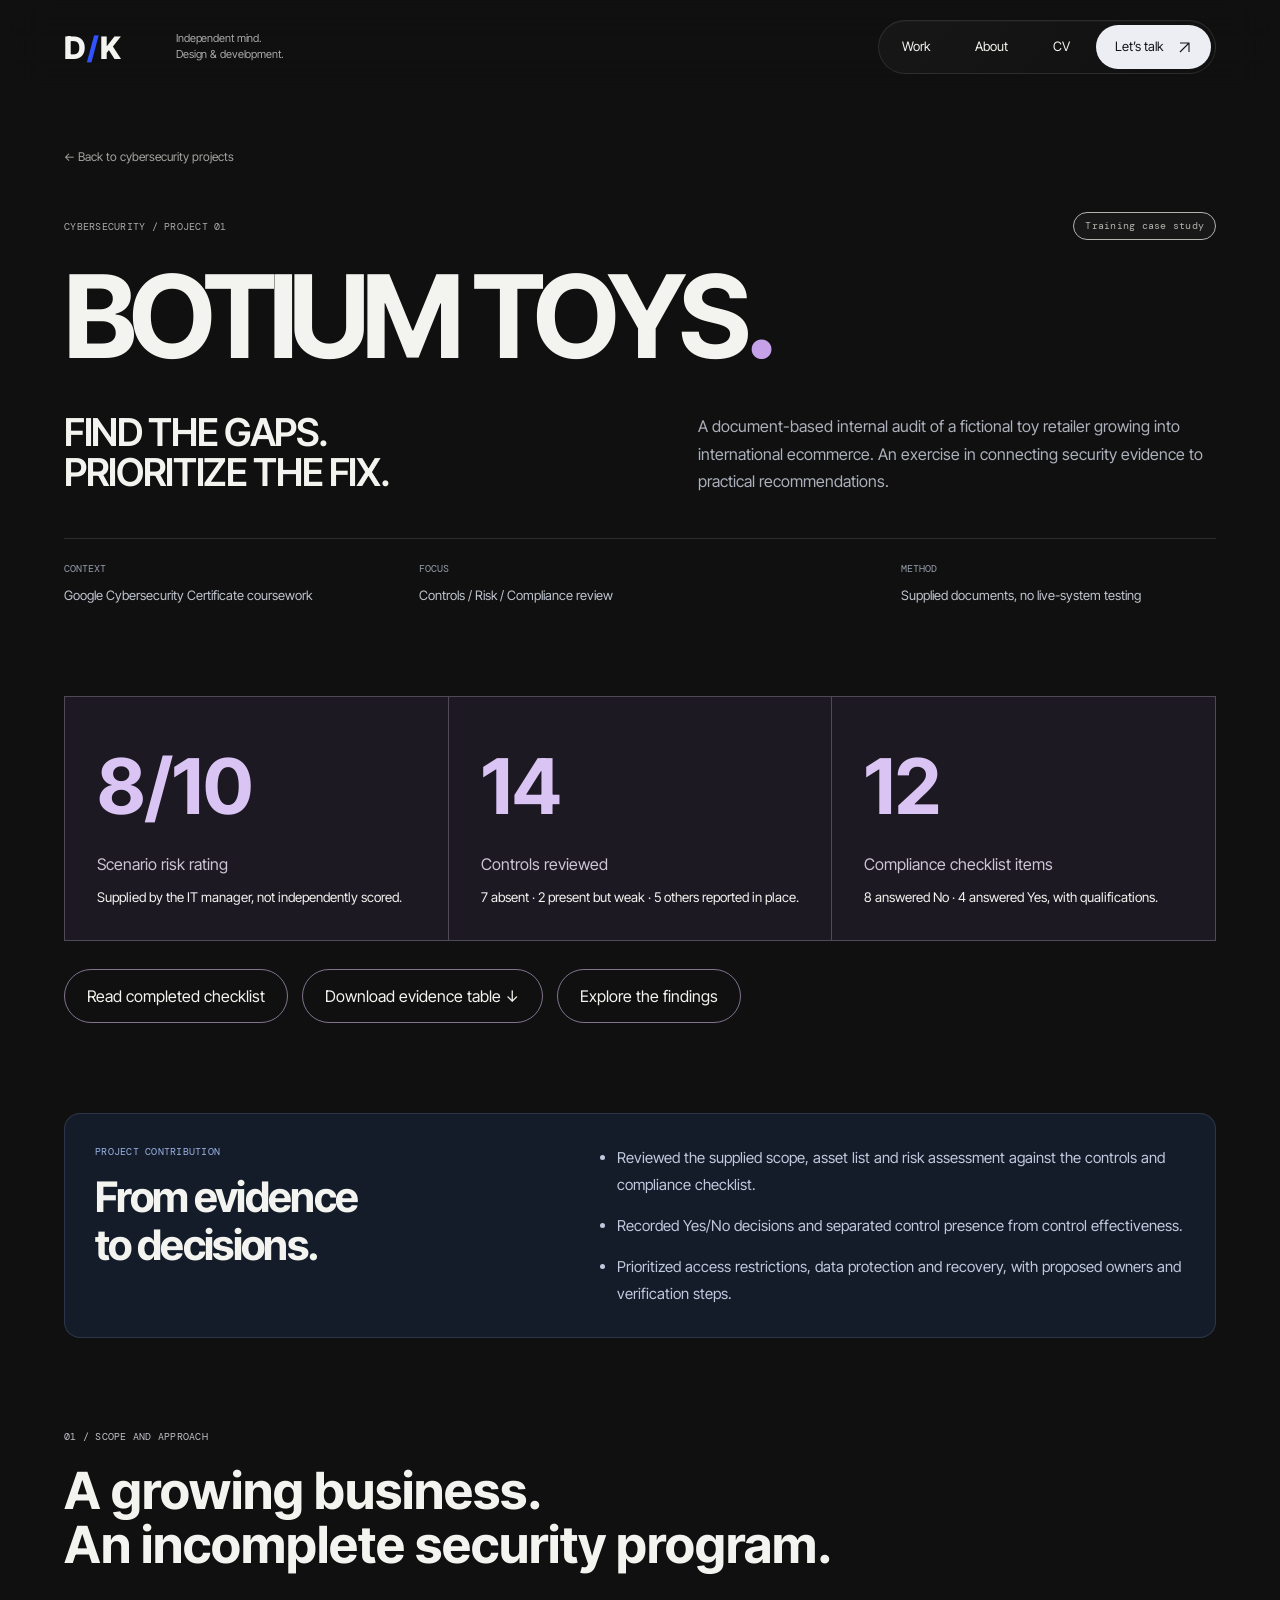
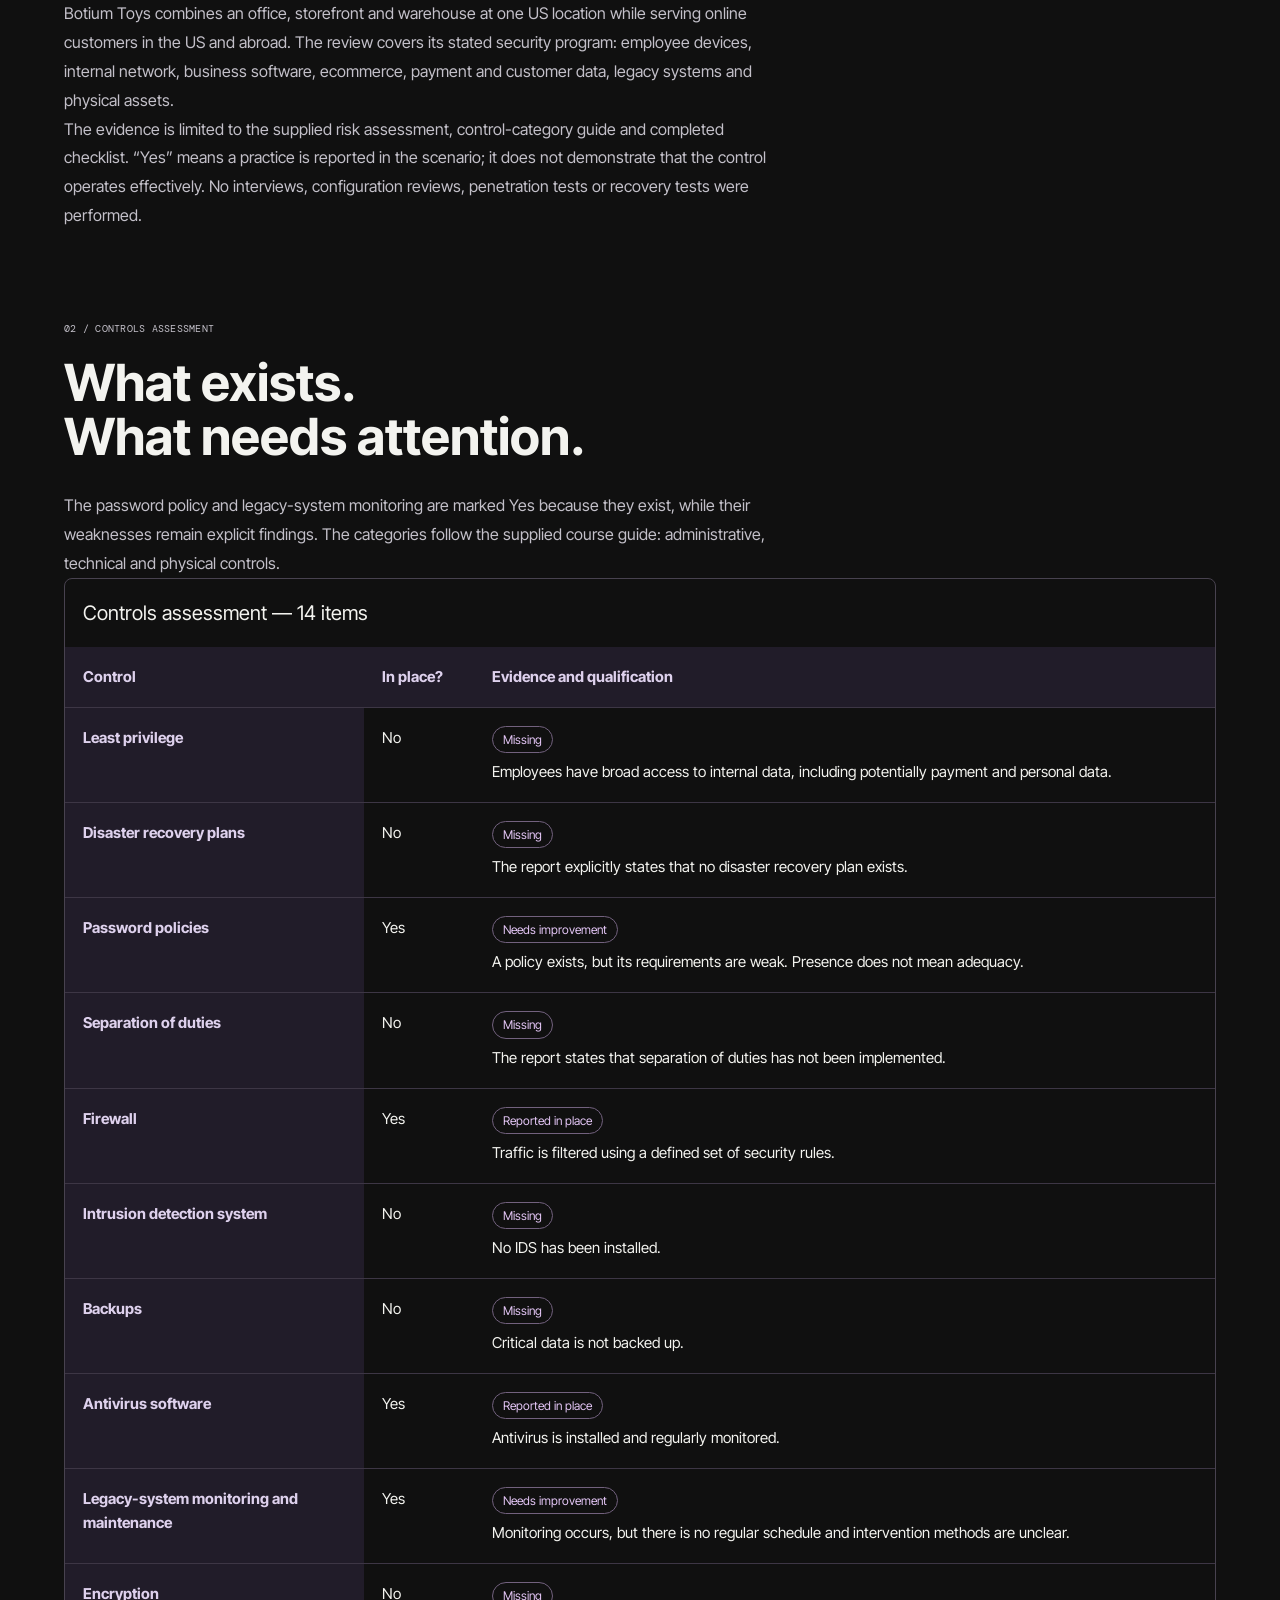
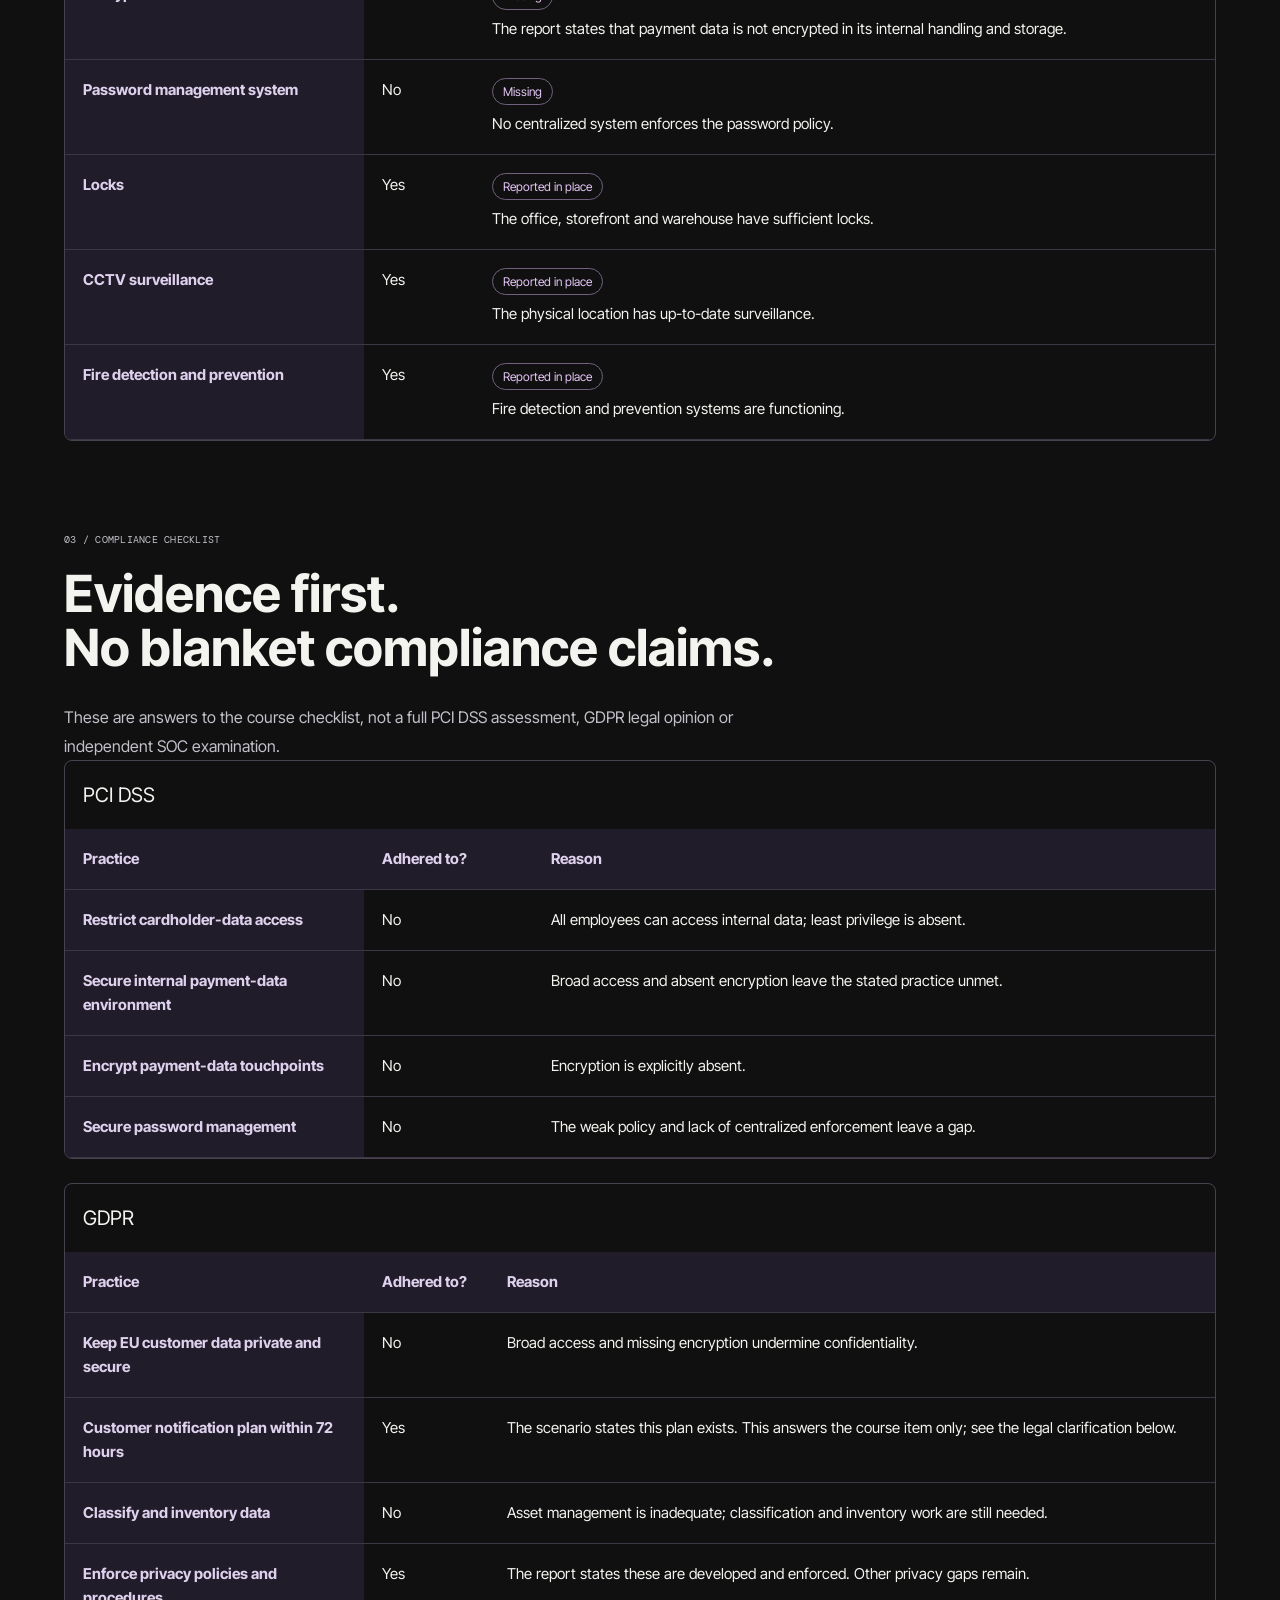
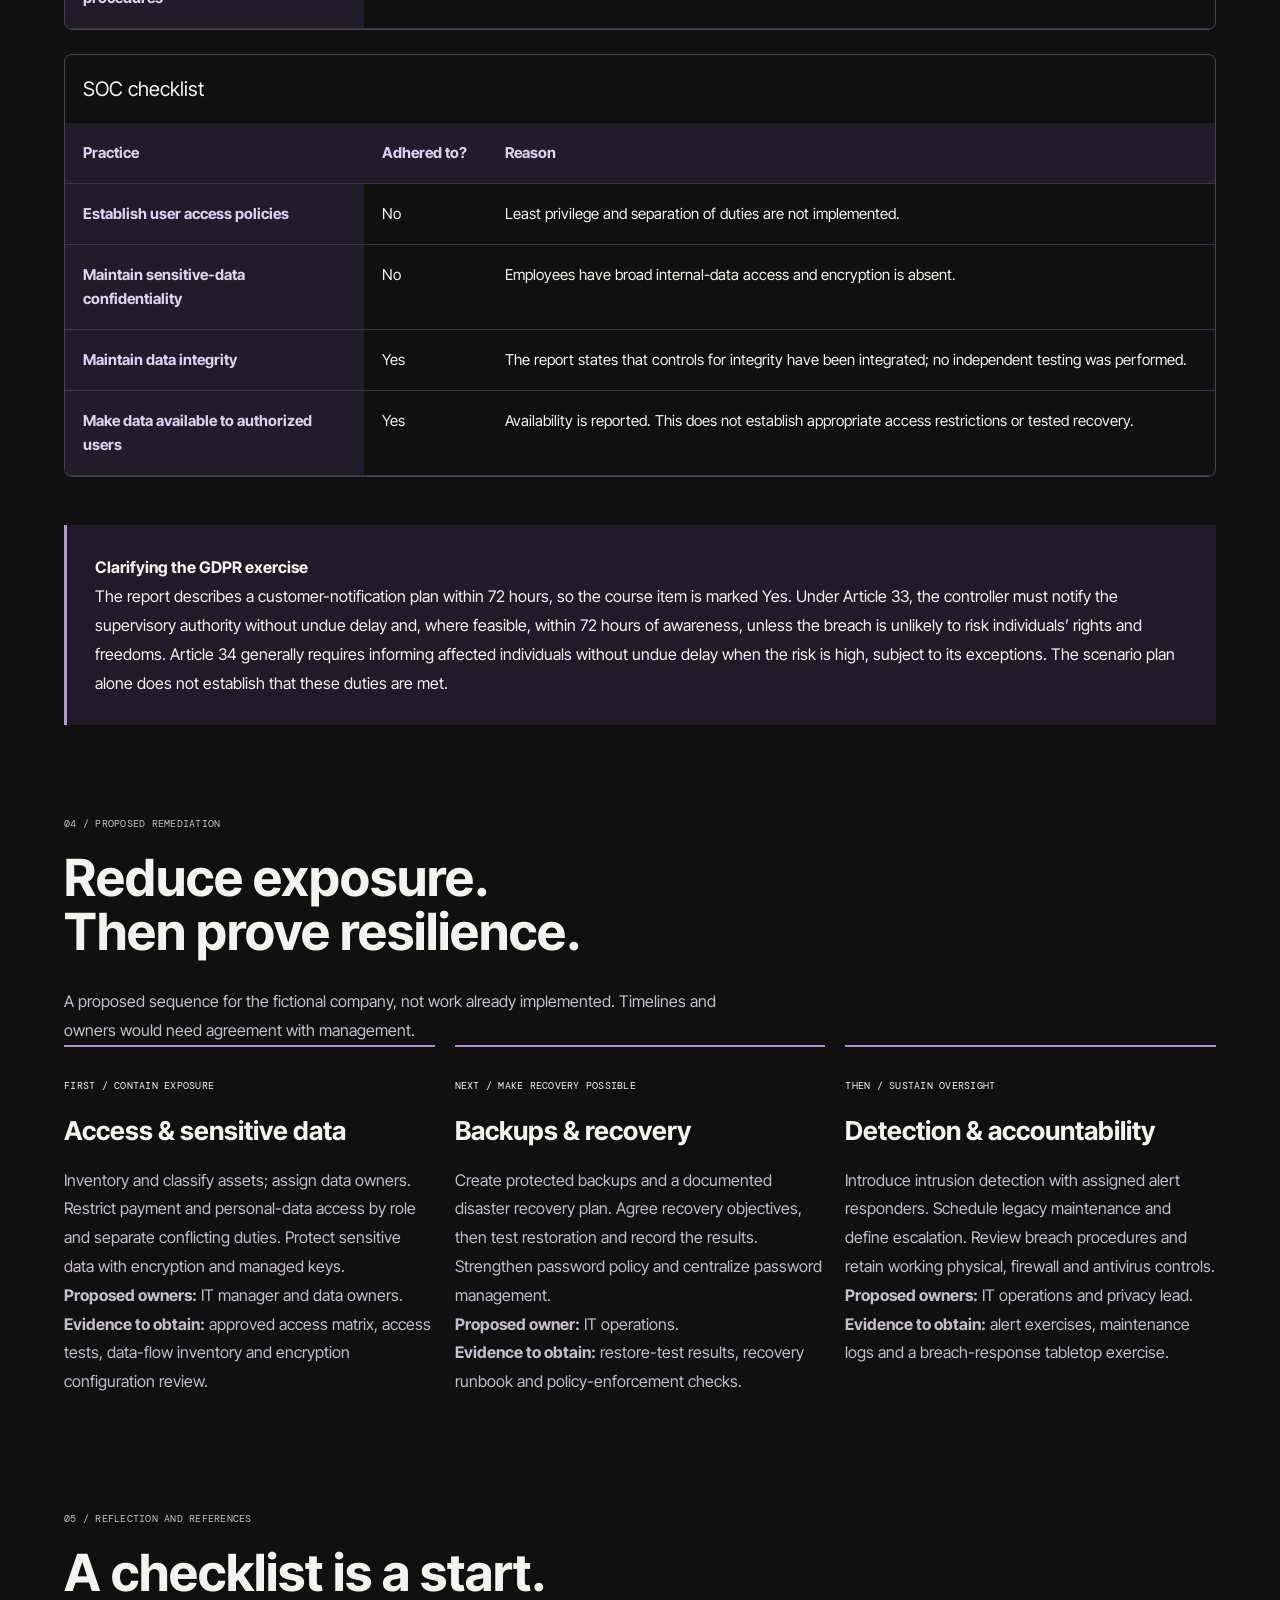
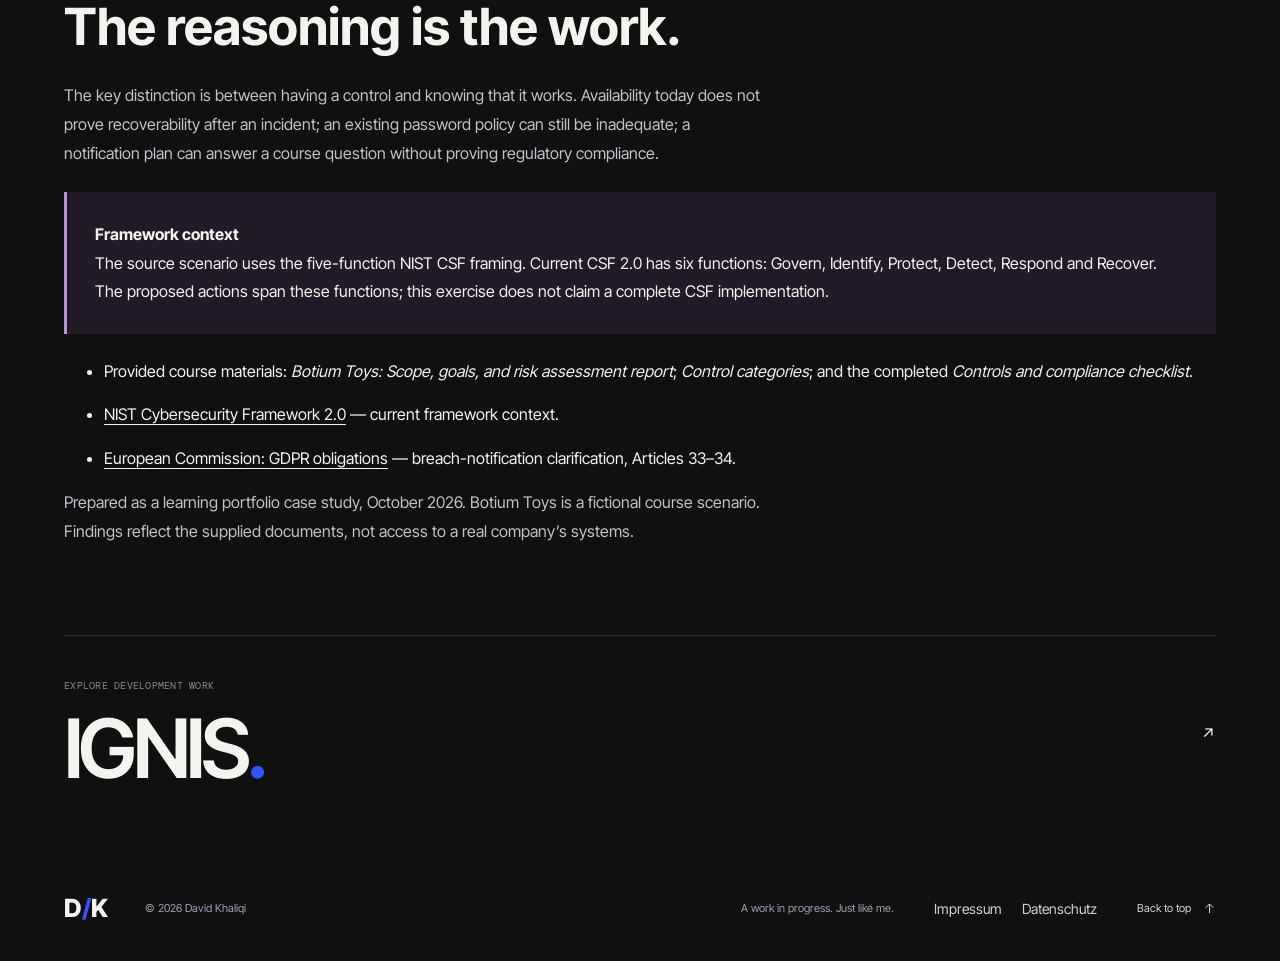
==== work/botium-audit/index.html @ ca202c1a "Add Botium Toys cybersecurity audit case study and evidence checklist" ====
<!doctype html><html lang="en"><head><meta charset="utf-8"><meta name="viewport" content="width=device-width,initial-scale=1"><meta name="theme-color" content="#101010"><meta name="color-scheme" content="dark"><title>Botium Toys Security Audit — David Khaliqi</title><meta name="description" content="A document-based internal security audit of Botium Toys: controls, evidence, compliance gaps and prioritized recommendations."><meta property="og:title" content="Botium Toys Security Audit — David Khaliqi"><meta property="og:description" content="A document-based internal security audit of Botium Toys: controls, evidence, compliance gaps and prioritized recommendations."><meta property="og:type" content="website"><meta property="og:url" content="https://kletterrn.github.io/work/botium-audit/"><link rel="canonical" href="https://kletterrn.github.io/work/botium-audit/"><link rel="icon" href="/assets/favicon.svg?v=2" type="image/svg+xml"><link rel="stylesheet" href="/fonts.css"><link rel="stylesheet" href="/styles.css"><script src="/app.js" defer></script><link rel="stylesheet" href="/audit.css"></head><body id="top"><a class="skip" href="#main">Skip to content</a><div class="read-progress" aria-hidden="true"></div><header class="header"><div class="header-inner wrap"><a class="wordmark" href="/" aria-label="David Khaliqi, home">D<span>/</span>K</a><a class="header-role" href="/#about">Independent mind.<br>Design & development.</a><nav id="navigation" class="navigation" aria-label="Main navigation"><a href="/#work">Work</a><a href="/#about">About</a><a href="/cv/">CV</a><a href="/#contact">Let’s talk <svg class="icon" viewBox="0 0 20 20" aria-hidden="true"><path d="M4 16 16 4M4 4h12v12"/></svg></a></nav><button class="menu-toggle" aria-expanded="false" aria-controls="navigation" type="button"><span>Menu</span><i aria-hidden="true"></i></button></div></header><main id="main" class="case-main audit-page"><section class="case-hero wrap"><a class="case-back" href="/#cybersecurity">← Back to cybersecurity projects</a><div class="case-eyebrow"><p class="label">Cybersecurity / Project 01</p><span class="project-state">Training case study</span></div><h1>BOTIUM TOYS<span>.</span></h1><div class="case-lead"><h2>FIND THE GAPS.<br>PRIORITIZE THE FIX.</h2><p>A document-based internal audit of a fictional toy retailer growing into international ecommerce. An exercise in connecting security evidence to practical recommendations.</p></div><dl class="case-meta"><div><dt>Context</dt><dd>Google Cybersecurity Certificate coursework</dd></div><div><dt>Focus</dt><dd>Controls / Risk / Compliance review</dd></div><div><dt>Method</dt><dd>Supplied documents, no live-system testing</dd></div></dl></section><div class="wrap"><section class="audit-section" aria-label="Audit overview"><div class="audit-metrics"><div class="audit-metric"><strong>8/10</strong><p>Scenario risk rating</p><small>Supplied by the IT manager, not independently scored.</small></div><div class="audit-metric"><strong>14</strong><p>Controls reviewed</p><small>7 absent · 2 present but weak · 5 others reported in place.</small></div><div class="audit-metric"><strong>12</strong><p>Compliance checklist items</p><small>8 answered No · 4 answered Yes, with qualifications.</small></div></div><div class="audit-actions"><a href="#controls">Read completed checklist</a><a href="/assets/audit/botium-audit-evidence.csv" download>Download evidence table ↓</a><a href="#controls">Explore the findings</a></div></section><section class="case-contributions"><div><p class="label">Project contribution</p><h2>From evidence<br>to decisions.</h2></div><ul><li>Reviewed the supplied scope, asset list and risk assessment against the controls and compliance checklist.</li><li>Recorded Yes/No decisions and separated control presence from control effectiveness.</li><li>Prioritized access restrictions, data protection and recovery, with proposed owners and verification steps.</li></ul></section><section class="audit-section"><p class="label">01 / Scope and approach</p><h2>A growing business.<br>An incomplete security program.</h2><p>Botium Toys combines an office, storefront and warehouse at one US location while serving online customers in the US and abroad. The review covers its stated security program: employee devices, internal network, business software, ecommerce, payment and customer data, legacy systems and physical assets.</p><p>The evidence is limited to the supplied risk assessment, control-category guide and completed checklist. “Yes” means a practice is reported in the scenario; it does not demonstrate that the control operates effectively. No interviews, configuration reviews, penetration tests or recovery tests were performed.</p></section><section class="audit-section" id="controls"><p class="label">02 / Controls assessment</p><h2>What exists.<br>What needs attention.</h2><p>The password policy and legacy-system monitoring are marked Yes because they exist, while their weaknesses remain explicit findings. The categories follow the supplied course guide: administrative, technical and physical controls.</p><div class="audit-table-wrap" role="region" aria-label="Controls assessment table" tabindex="0"><table class="audit-table"><caption>Controls assessment — 14 items</caption><thead><tr><th scope="col">Control</th><th scope="col">In place?</th><th scope="col">Evidence and qualification</th></tr></thead><tbody><tr><th scope="row">Least privilege</th><td>No</td><td><span class="audit-status">Missing</span><br>Employees have broad access to internal data, including potentially payment and personal data.</td></tr><tr><th scope="row">Disaster recovery plans</th><td>No</td><td><span class="audit-status">Missing</span><br>The report explicitly states that no disaster recovery plan exists.</td></tr><tr><th scope="row">Password policies</th><td>Yes</td><td><span class="audit-status">Needs improvement</span><br>A policy exists, but its requirements are weak. Presence does not mean adequacy.</td></tr><tr><th scope="row">Separation of duties</th><td>No</td><td><span class="audit-status">Missing</span><br>The report states that separation of duties has not been implemented.</td></tr><tr><th scope="row">Firewall</th><td>Yes</td><td><span class="audit-status">Reported in place</span><br>Traffic is filtered using a defined set of security rules.</td></tr><tr><th scope="row">Intrusion detection system</th><td>No</td><td><span class="audit-status">Missing</span><br>No IDS has been installed.</td></tr><tr><th scope="row">Backups</th><td>No</td><td><span class="audit-status">Missing</span><br>Critical data is not backed up.</td></tr><tr><th scope="row">Antivirus software</th><td>Yes</td><td><span class="audit-status">Reported in place</span><br>Antivirus is installed and regularly monitored.</td></tr><tr><th scope="row">Legacy-system monitoring and maintenance</th><td>Yes</td><td><span class="audit-status">Needs improvement</span><br>Monitoring occurs, but there is no regular schedule and intervention methods are unclear.</td></tr><tr><th scope="row">Encryption</th><td>No</td><td><span class="audit-status">Missing</span><br>The report states that payment data is not encrypted in its internal handling and storage.</td></tr><tr><th scope="row">Password management system</th><td>No</td><td><span class="audit-status">Missing</span><br>No centralized system enforces the password policy.</td></tr><tr><th scope="row">Locks</th><td>Yes</td><td><span class="audit-status">Reported in place</span><br>The office, storefront and warehouse have sufficient locks.</td></tr><tr><th scope="row">CCTV surveillance</th><td>Yes</td><td><span class="audit-status">Reported in place</span><br>The physical location has up-to-date surveillance.</td></tr><tr><th scope="row">Fire detection and prevention</th><td>Yes</td><td><span class="audit-status">Reported in place</span><br>Fire detection and prevention systems are functioning.</td></tr></tbody></table></div></section><section class="audit-section" id="compliance"><p class="label">03 / Compliance checklist</p><h2>Evidence first.<br>No blanket compliance claims.</h2><p>These are answers to the course checklist, not a full PCI DSS assessment, GDPR legal opinion or independent SOC examination.</p><div class="audit-table-wrap" role="region" aria-label="PCI DSS findings" tabindex="0"><table class="audit-table"><caption>PCI DSS</caption><thead><tr><th scope="col">Practice</th><th scope="col">Adhered to?</th><th scope="col">Reason</th></tr></thead><tbody><tr><th scope="row">Restrict cardholder-data access</th><td>No</td><td>All employees can access internal data; least privilege is absent.</td></tr><tr><th scope="row">Secure internal payment-data environment</th><td>No</td><td>Broad access and absent encryption leave the stated practice unmet.</td></tr><tr><th scope="row">Encrypt payment-data touchpoints</th><td>No</td><td>Encryption is explicitly absent.</td></tr><tr><th scope="row">Secure password management</th><td>No</td><td>The weak policy and lack of centralized enforcement leave a gap.</td></tr></tbody></table></div><br><div class="audit-table-wrap" role="region" aria-label="GDPR findings" tabindex="0"><table class="audit-table"><caption>GDPR</caption><thead><tr><th scope="col">Practice</th><th scope="col">Adhered to?</th><th scope="col">Reason</th></tr></thead><tbody><tr><th scope="row">Keep EU customer data private and secure</th><td>No</td><td>Broad access and missing encryption undermine confidentiality.</td></tr><tr><th scope="row">Customer notification plan within 72 hours</th><td>Yes</td><td>The scenario states this plan exists. This answers the course item only; see the legal clarification below.</td></tr><tr><th scope="row">Classify and inventory data</th><td>No</td><td>Asset management is inadequate; classification and inventory work are still needed.</td></tr><tr><th scope="row">Enforce privacy policies and procedures</th><td>Yes</td><td>The report states these are developed and enforced. Other privacy gaps remain.</td></tr></tbody></table></div><br><div class="audit-table-wrap" role="region" aria-label="SOC checklist findings" tabindex="0"><table class="audit-table"><caption>SOC checklist</caption><thead><tr><th scope="col">Practice</th><th scope="col">Adhered to?</th><th scope="col">Reason</th></tr></thead><tbody><tr><th scope="row">Establish user access policies</th><td>No</td><td>Least privilege and separation of duties are not implemented.</td></tr><tr><th scope="row">Maintain sensitive-data confidentiality</th><td>No</td><td>Employees have broad internal-data access and encryption is absent.</td></tr><tr><th scope="row">Maintain data integrity</th><td>Yes</td><td>The report states that controls for integrity have been integrated; no independent testing was performed.</td></tr><tr><th scope="row">Make data available to authorized users</th><td>Yes</td><td>Availability is reported. This does not establish appropriate access restrictions or tested recovery.</td></tr></tbody></table></div><br><div class="audit-note"><strong>Clarifying the GDPR exercise</strong><p>The report describes a customer-notification plan within 72 hours, so the course item is marked Yes. Under Article 33, the controller must notify the supervisory authority without undue delay and, where feasible, within 72 hours of awareness, unless the breach is unlikely to risk individuals’ rights and freedoms. Article 34 generally requires informing affected individuals without undue delay when the risk is high, subject to its exceptions. The scenario plan alone does not establish that these duties are met.</p></div></section><section class="audit-section"><p class="label">04 / Proposed remediation</p><h2>Reduce exposure.<br>Then prove resilience.</h2><p>A proposed sequence for the fictional company, not work already implemented. Timelines and owners would need agreement with management.</p><div class="audit-priorities"><article class="audit-priority"><span class="label">First / Contain exposure</span><h3>Access & sensitive data</h3><p>Inventory and classify assets; assign data owners. Restrict payment and personal-data access by role and separate conflicting duties. Protect sensitive data with encryption and managed keys.</p><p><b>Proposed owners:</b> IT manager and data owners.<br><b>Evidence to obtain:</b> approved access matrix, access tests, data-flow inventory and encryption configuration review.</p></article><article class="audit-priority"><span class="label">Next / Make recovery possible</span><h3>Backups & recovery</h3><p>Create protected backups and a documented disaster recovery plan. Agree recovery objectives, then test restoration and record the results. Strengthen password policy and centralize password management.</p><p><b>Proposed owner:</b> IT operations.<br><b>Evidence to obtain:</b> restore-test results, recovery runbook and policy-enforcement checks.</p></article><article class="audit-priority"><span class="label">Then / Sustain oversight</span><h3>Detection & accountability</h3><p>Introduce intrusion detection with assigned alert responders. Schedule legacy maintenance and define escalation. Review breach procedures and retain working physical, firewall and antivirus controls.</p><p><b>Proposed owners:</b> IT operations and privacy lead.<br><b>Evidence to obtain:</b> alert exercises, maintenance logs and a breach-response tabletop exercise.</p></article></div></section><section class="audit-section"><p class="label">05 / Reflection and references</p><h2>A checklist is a start.<br>The reasoning is the work.</h2><p>The key distinction is between having a control and knowing that it works. Availability today does not prove recoverability after an incident; an existing password policy can still be inadequate; a notification plan can answer a course question without proving regulatory compliance.</p><div class="audit-note"><strong>Framework context</strong><p>The source scenario uses the five-function NIST CSF framing. Current CSF 2.0 has six functions: Govern, Identify, Protect, Detect, Respond and Recover. The proposed actions span these functions; this exercise does not claim a complete CSF implementation.</p></div><ul class="audit-sources"><li>Provided course materials: <em>Botium Toys: Scope, goals, and risk assessment report</em>; <em>Control categories</em>; and the completed <em>Controls and compliance checklist</em>.</li><li><a href="https://nvlpubs.nist.gov/nistpubs/CSWP/NIST.CSWP.29.pdf">NIST Cybersecurity Framework 2.0</a> — current framework context.</li><li><a href="https://commission.europa.eu/law/law-topic/data-protection/information-business-and-organisations/obligations_en">European Commission: GDPR obligations</a> — breach-notification clarification, Articles 33–34.</li></ul><p>Prepared as a learning portfolio case study, October 2026. Botium Toys is a fictional course scenario. Findings reflect the supplied documents, not access to a real company’s systems.</p></section><a class="next-work" href="/work/ignis/"><div><p class="label">Explore development work</p><h2>IGNIS<span>.</span></h2></div><span aria-hidden="true">↗</span></a></div></main><footer class="footer wrap"><a class="wordmark" href="/" aria-label="Home">D<span>/</span>K</a><span>© 2026 David Khaliqi</span><span class="footer-note">A work in progress. Just like me.</span><nav class="legal-links" aria-label="Rechtliches"><a href="/impressum/">Impressum</a><a href="/datenschutz/">Datenschutz</a></nav><a class="back-top" href="#top">Back to top <svg class="icon" viewBox="0 0 20 20" aria-hidden="true"><path d="M10 17V3m-6 6 6-6 6 6"/></svg></a></footer></body></html>
---- fonts.css ----
@font-face {
  font-family: 'DM Mono';
  font-style: normal;
  font-weight: 400;
  font-display: swap;
  src: url(/assets/fonts/portfolio-0.ttf) format('truetype');
}
@font-face {
  font-family: 'DM Mono';
  font-style: normal;
  font-weight: 500;
  font-display: swap;
  src: url(/assets/fonts/portfolio-1.ttf) format('truetype');
}
@font-face {
  font-family: 'Instrument Serif';
  font-style: italic;
  font-weight: 400;
  font-display: swap;
  src: url(/assets/fonts/portfolio-2.ttf) format('truetype');
}
@font-face {
  font-family: 'Instrument Serif';
  font-style: normal;
  font-weight: 400;
  font-display: swap;
  src: url(/assets/fonts/portfolio-3.ttf) format('truetype');
}
@font-face {
  font-family: 'Inter Tight';
  font-style: normal;
  font-weight: 400;
  font-display: swap;
  src: url(/assets/fonts/portfolio-4.ttf) format('truetype');
}
@font-face {
  font-family: 'Inter Tight';
  font-style: normal;
  font-weight: 500;
  font-display: swap;
  src: url(/assets/fonts/portfolio-5.ttf) format('truetype');
}
@font-face {
  font-family: 'Inter Tight';
  font-style: normal;
  font-weight: 600;
  font-display: swap;
  src: url(/assets/fonts/portfolio-6.ttf) format('truetype');
}
@font-face {
  font-family: 'Inter Tight';
  font-style: normal;
  font-weight: 700;
  font-display: swap;
  src: url(/assets/fonts/portfolio-7.ttf) format('truetype');
}
@font-face {
  font-family: 'Inter Tight';
  font-style: normal;
  font-weight: 800;
  font-display: swap;
  src: url(/assets/fonts/portfolio-8.ttf) format('truetype');
}
@font-face {
  font-family: 'Inter Tight';
  font-style: normal;
  font-weight: 900;
  font-display: swap;
  src: url(/assets/fonts/portfolio-9.ttf) format('truetype');
}
---- styles.css ----
:root{--bg:#101010;--surface:#181818;--text:#f1f1e9;--muted:#999a97;--line:#353535;--blue:#3153ff;--font:'Inter Tight',Arial,Helvetica,sans-serif;--mono:'DM Mono',monospace;--gutter:clamp(24px,5vw,86px);--cube-size:280px;--half-cube:calc(var(--cube-size)/2);--core-size:calc(var(--cube-size)*.48);--half-core:calc(var(--core-size)/2)}
*,*::before,*::after{box-sizing:border-box}html{scroll-behavior:smooth;scroll-padding-top:105px}body{margin:0;background:var(--bg);color:var(--text);font-family:var(--font);font-size:16px;line-height:1.5;-webkit-font-smoothing:antialiased;overflow-x:clip}a{color:inherit;text-decoration:none}button{font:inherit;color:inherit;cursor:pointer;border:0}a,button,summary{-webkit-tap-highlight-color:transparent}h1,h2,h3,p,figure,blockquote{margin:0}img,svg{display:block;max-width:100%}img{height:auto}button:focus-visible,a:focus-visible,summary:focus-visible,[tabindex]:focus-visible{outline:2px solid #708aff;outline-offset:6px}::selection{background:var(--blue);color:white}button:disabled{cursor:default}.wrap{max-width:1600px;padding-inline:var(--gutter);margin-inline:auto}.label{font-family:var(--mono);font-size:10px;font-weight:400;line-height:1.5;text-transform:uppercase;letter-spacing:.025em}.icon{width:20px;height:20px;fill:none;stroke:currentColor;stroke-width:1.5;flex:none}.skip{position:fixed;left:18px;top:10px;z-index:100;background:white;color:black;padding:12px 20px;transform:translateY(-160%)}.skip:focus{transform:none}.sr-only{position:absolute;width:1px;height:1px;overflow:hidden;clip-path:inset(50%);white-space:nowrap}.read-progress{position:fixed;inset:0 0 auto;height:2px;background:var(--blue);transform:scaleX(var(--progress,0));transform-origin:left;z-index:90;pointer-events:none}
/* Index and navigation */
.header{position:sticky;top:0;z-index:40;transition:background .3s,backdrop-filter .3s;border-bottom:1px solid transparent}.header.scrolled{background:#101010ed;backdrop-filter:blur(16px);border-bottom-color:#ffffff0b}.header-inner{height:87px;display:flex;align-items:center;gap:58px}.wordmark{font-size:31px;font-weight:750;letter-spacing:-3px;line-height:1;white-space:nowrap}.wordmark span{color:var(--blue);padding-inline:4px}.header-role{font-size:11px;line-height:1.45;color:#aaa;letter-spacing:-.01em}.navigation{display:flex;align-items:center;gap:39px;margin-left:auto}.navigation a{display:flex;align-items:center;gap:7px;font-size:13px;position:relative;padding-block:10px}.navigation a::after{content:'';position:absolute;bottom:5px;left:0;right:0;height:1px;background:var(--text);transform:scaleX(0);transform-origin:left;transition:transform .3s}.navigation a:hover::after,.navigation a[aria-current]::after{transform:scaleX(1)}.navigation sup{font-size:8px;font-family:var(--mono);align-self:flex-start;margin-top:1px;color:var(--muted)}.navigation a:last-child{margin-left:18px;gap:19px}.navigation .icon{width:15px;height:15px;transition:transform .3s}.navigation a:hover .icon{transform:translate(2px,-2px)}.menu-toggle{display:none}
.hero{padding-top:36px}.hero-topline{display:flex;justify-content:space-between;align-items:center;padding-bottom:38px;border-top:1px solid var(--line);padding-top:20px;color:#a3a39f}.hero-topline p:last-child{display:flex;align-items:center;gap:42px}.mini-cross{font-family:var(--font);font-size:19px;font-weight:400;color:#deded5}.hero-composition{position:relative;min-height:450px}.hero-name{font-weight:750;letter-spacing:-.075em;font-size:clamp(110px,17.3vw,267px);line-height:.79;position:relative;z-index:3;pointer-events:none}.name-line{display:block;overflow:hidden;padding:0 .03em .11em 0;margin-bottom:-.11em}.name-line>span{display:block;animation:name-in 1.25s cubic-bezier(.16,1,.3,1) both}.second-line{margin-top:.085em;margin-left:5.8vw}.second-line>span{animation-delay:.15s}.name-dot{color:var(--blue)}.hero-side-note{position:absolute;right:0;top:38px;writing-mode:vertical-rl;font-family:var(--mono);font-size:9px;letter-spacing:.14em;color:#7f827f}.hero-bottom{display:grid;grid-template-columns:.85fr 1fr 1fr;gap:55px;align-items:end;border-bottom:1px solid var(--line);padding:54px 0 35px}.hero-specialty>.label{color:#7d7e7b;display:block;margin-bottom:13px}.hero-specialty>span:last-child{font-size:18px;font-weight:500;line-height:1.35;letter-spacing:-.025em}.hero-intro{font-size:16px;line-height:1.5;letter-spacing:-.015em;color:#acada8;max-width:330px;padding-bottom:2px}.work-jump{display:flex;justify-content:space-between;align-items:center;gap:20px;font-size:13px;padding-bottom:3px}.work-jump sup{font-family:var(--mono);font-size:9px;margin-left:5px;color:#aaa}.square-arrow{width:53px;height:53px;background:var(--blue);display:grid;place-items:center;color:white;flex:none;transition:background .25s}.square-arrow .icon{width:23px;height:23px;transition:transform .3s}.work-jump:hover .square-arrow .icon{transform:translateY(5px)}.work-jump:hover .square-arrow{background:#4666ff}
/* Sculptural object: six glass faces and a blue core, in true CSS 3D. */
.cube-stage{position:absolute;right:3%;top:-55px;width:47%;height:465px;z-index:2;animation:cube-arrive 1.5s .15s both}.cube-interaction{position:absolute;inset:0;perspective:1000px;cursor:grab;touch-action:pan-y;border-radius:10px;outline-offset:-35px}.cube-stage.dragging .cube-interaction{cursor:grabbing}.cube-position{position:absolute;left:50%;top:48%;width:var(--cube-size);height:var(--cube-size);transform:translate(-50%,-50%);transform-style:preserve-3d}.cube{position:relative;width:100%;height:100%;transform-style:preserve-3d;transform:rotateX(var(--cube-x,-20deg)) rotateY(var(--cube-y,-29deg)) rotateZ(-13deg);will-change:transform}.cube-face{position:absolute;inset:0;border:1px solid #d5e3ff91;background:linear-gradient(135deg,#e4ecff2b,#81a2ff08 43%,#dae6ff15);box-shadow:inset 0 0 28px #bbccff08;backface-visibility:hidden;transform-style:preserve-3d}.cube-face::before{content:'';position:absolute;inset:8px;border:1px solid #e7edff17}.cube-face::after{content:'';position:absolute;inset:0;background:linear-gradient(120deg,transparent 28%,#ffffff15 29%,#ffffff02 48%,transparent 49%);pointer-events:none}.cube-face i{position:absolute;right:16px;bottom:16px;width:14px;height:14px;border-right:1px solid #e4edff9c;border-bottom:1px solid #e4edff9c}.face-marker{position:absolute;top:17px;left:18px;font-family:var(--mono);font-size:10px;letter-spacing:.1em;color:#e1eaffb8}.face-front{transform:translateZ(var(--half-cube))}.face-back{transform:rotateY(180deg) translateZ(var(--half-cube))}.face-right{transform:rotateY(90deg) translateZ(var(--half-cube));background:linear-gradient(110deg,#d3e0ff17,#779aff06 60%,#c2d5ff30)}.face-left{transform:rotateY(-90deg) translateZ(var(--half-cube));background:linear-gradient(135deg,#cfddff25,#8aadff0b)}.face-top{transform:rotateX(90deg) translateZ(var(--half-cube));background:linear-gradient(140deg,#e9f0ff63,#c7d8ff0a)}.face-bottom{transform:rotateX(-90deg) translateZ(var(--half-cube));background:#3153ff18}.cube-core{position:absolute;width:var(--core-size);height:var(--core-size);top:26%;left:26%;transform-style:preserve-3d}.core-face{position:absolute;inset:0;display:grid;place-items:center;backface-visibility:hidden;font-size:95px;font-weight:500;line-height:1;background:#2b4ff6;border:1px solid #567bff;box-shadow:inset 0 0 26px #1424aa20;color:#d9e3ff}.core-front{transform:translateZ(var(--half-core));background:linear-gradient(145deg,#3a68ff,#2440d4)}.core-back{transform:rotateY(180deg) translateZ(var(--half-core));background:#1932b7}.core-right{transform:rotateY(90deg) translateZ(var(--half-core));background:linear-gradient(120deg,#223be4,#14278e)}.core-left{transform:rotateY(-90deg) translateZ(var(--half-core));background:#294dcc}.core-top{transform:rotateX(90deg) translateZ(var(--half-core));background:#5879ff}.core-bottom{transform:rotateX(-90deg) translateZ(var(--half-core));background:#182994}.cube-shadow{position:absolute;left:19%;right:15%;bottom:5%;height:17%;border-radius:50%;background:radial-gradient(ellipse,#1847fa24,transparent 70%);filter:blur(18px);transform:rotate(-9deg);pointer-events:none}.cube-caption{position:absolute;bottom:9px;right:6%;display:flex;align-items:center;gap:15px;z-index:4}.cube-caption>span{display:flex;align-items:center;gap:9px;font-family:var(--mono);font-size:8px;letter-spacing:.035em;color:#7f8594}.cube-caption i{width:5px;height:5px;background:#6381ff;border-radius:50%}.cube-caption button{display:grid;place-items:center;background:transparent;padding:10px;color:#8294c1}.cube-caption .icon{width:13px;height:13px}.cube-caption button:hover{color:white}
/* Work as a pair of large visual stories. */
.work{padding-top:112px;padding-bottom:110px}.section-heading{display:grid;grid-template-columns:.6fr 1.4fr .65fr;gap:45px;align-items:end;margin-bottom:49px}.section-heading>.label{align-self:start;padding-top:11px;color:#969893}.section-heading h2{font-size:clamp(46px,6.2vw,88px);font-weight:650;letter-spacing:-.055em;line-height:.94}.section-heading h2>span{color:#7f838e}.section-heading>p:last-child{font-size:13px;line-height:1.6;color:#989b94;text-align:right;padding-bottom:5px}.work-item+.work-item{margin-top:60px}.project-panel{position:relative;display:block;aspect-ratio:1.9;min-height:470px;overflow:hidden;isolation:isolate}.project-ignis{background:#234bea;color:white}.project-panel-head{position:absolute;left:32px;right:32px;top:26px;display:flex;justify-content:space-between;align-items:center;z-index:5}.project-state{font-family:var(--mono);font-size:9px;letter-spacing:.025em;padding:5px 9px;border:1px solid currentColor;opacity:.8;border-radius:2px}.project-title{position:absolute;left:4%;top:25%;z-index:3;pointer-events:none}.project-title>p{font-size:15px;line-height:1.4;margin-bottom:27px;letter-spacing:-.01em}.project-title h3{font-size:clamp(48px,6.3vw,95px);font-weight:650;letter-spacing:-.065em;line-height:.87}.project-title h3>span{display:block;font-family:Arial,sans-serif;font-weight:400;font-size:.8em;margin-top:17px;transition:transform .4s}.project-panel:hover .project-title h3>span{transform:translate(7px,-7px)}.ignis-display{position:absolute;left:40%;top:17%;width:58%;padding:9px;border:1px solid #ffffff91;border-radius:10px;background:#eaf0ff50;box-shadow:0 22px 65px #001a904f;transform:perspective(1100px) rotateY(-12deg) rotateZ(6deg) translateY(var(--image-parallax,0px));transform-origin:center;transition:transform .75s cubic-bezier(.2,.8,.2,1)}.browser-bar{height:23px;display:flex;align-items:center;gap:4px;padding-inline:7px;color:#102b77}.browser-bar>span{width:4px;height:4px;background:#2f497a78;border-radius:50%}.browser-bar b{font-family:var(--mono);font-size:6px;letter-spacing:.08em;font-weight:400;margin:auto}.ignis-display img{width:100%;border-radius:3px;filter:contrast(1.02)}.project-panel:hover .ignis-display{transform:perspective(1100px) rotateY(-5deg) rotateZ(2deg) translateY(-12px)}.panel-caption{position:absolute;bottom:26px;left:32px;z-index:5;opacity:.8}.project-arrow{position:absolute;right:30px;bottom:24px;width:45px;height:45px;border:1px solid #ffffff78;display:grid;place-items:center;z-index:5;transition:background .3s,color .3s}.project-panel:hover .project-arrow{background:var(--text);color:#234bea}.project-details{display:flex;justify-content:space-between;gap:30px;align-items:baseline;padding-top:21px}.project-details p{font-size:14px;letter-spacing:-.01em;color:#c2c4bd;max-width:520px}.project-details>span{font-family:var(--mono);font-size:9px;color:#8b8d87;white-space:nowrap}.project-hover{position:absolute;left:0;top:0;display:flex;align-items:center;justify-content:center;gap:8px;width:103px;height:103px;background:#f3f4ec;color:#111;border-radius:50%;font-size:12px;line-height:1.2;z-index:10;pointer-events:none;opacity:0;transform:translate(-50%,-50%) scale(.6);transition:opacity .2s,scale .3s;box-shadow:0 4px 25px #0001}.project-hover .icon{width:16px;height:16px}.project-panel.pointer-active .project-hover{opacity:1;transform:translate(-50%,-50%) scale(1)}.project-orion{background:#d2d5d5;color:#171a1e}.project-orion .project-title{top:26%}.project-orion .project-title h3{font-size:clamp(65px,8vw,120px)}.orion-display{position:absolute;left:38%;top:18%;width:66%;transform:perspective(1100px) rotateY(-9deg) rotateZ(-5deg) translateY(var(--image-parallax,0px));transform-origin:center;box-shadow:-20px 32px 60px #30373840;border-radius:7px;transition:transform .75s cubic-bezier(.2,.8,.2,1)}.orion-display img{width:100%;border:1px solid #141820;border-radius:7px}.project-orion .project-title>p{margin-bottom:43px}.project-orion .panel-caption{opacity:.6}.project-orion .project-arrow{border-color:#43495375}.project-orion:hover .project-arrow{background:#1a2025;color:white}.project-orion:hover .orion-display{transform:perspective(1100px) rotateY(-3deg) rotateZ(-1deg) translateY(-12px)}.project-orion .project-hover{background:var(--blue);color:white}
/* About and capabilities. */
.about{border-top:1px solid var(--line);padding-top:65px;padding-bottom:115px;display:grid;grid-template-columns:1fr 2fr;gap:70px}.about-index>.label{color:#9a9c97;max-width:190px}.about-stamp{font-size:75px;font-weight:650;letter-spacing:-9px;color:#545650;margin-top:90px;line-height:1}.about-stamp>span{color:var(--blue);padding-inline:10px}.about-stamp small{display:block;font-family:var(--mono);font-size:7px;font-weight:400;letter-spacing:.045em;margin-top:20px;color:#7f827b}.about-content h2{font-size:clamp(49px,6.4vw,95px);font-weight:650;line-height:.94;letter-spacing:-.05em}.about-content h2>span{color:#7f838e}.about-copy{margin-top:44px;max-width:640px}.about-lead{font-size:24px;font-weight:450;line-height:1.4;letter-spacing:-.035em;color:#e1e2d9;margin-bottom:21px}.about-copy p:not(.about-lead){font-size:15px;line-height:1.75;color:#a0a3ac;max-width:595px;margin-top:15px}.about-facts{margin-top:38px;padding-top:22px;border-top:1px solid var(--line);display:grid;grid-template-columns:1fr 1fr;gap:30px}.about-facts .label{color:#9095a2;font-size:9px}.about-facts p{font-size:14px;color:#c9cdbf;margin-top:10px;line-height:1.5}.capabilities{display:grid;grid-template-columns:1fr 1.6fr;gap:95px;border-top:1px solid var(--line);padding-top:55px;padding-bottom:108px}.cap-heading .label{color:#91978a}.cap-heading h2{font-size:clamp(32px,3.3vw,49px);font-weight:600;letter-spacing:-.045em;line-height:1;margin-top:28px}.cap-heading h2>span{color:#858a97}.cap-list details{border-bottom:1px solid var(--line);padding-block:22px}.cap-list details:first-child{padding-top:0}.cap-list summary{list-style:none;display:flex;align-items:center;gap:25px;cursor:pointer}.cap-list summary::-webkit-details-marker{display:none}.cap-id{font-family:var(--mono);font-size:10px;color:#7f8676;align-self:center}.cap-list summary h3{font-size:27px;font-weight:500;letter-spacing:-.03em;transition:transform .25s}.cap-list summary:hover h3{transform:translateX(4px)}.cap-plus{font-size:28px;font-weight:400;line-height:1;margin-left:auto;color:#a8afa0;transition:transform .3s}.cap-list details[open] .cap-plus{transform:rotate(45deg);color:#839aff}.cap-body{padding-left:44px;padding-top:20px}.cap-body p{font-size:14px;line-height:1.75;color:#a4a8b4;max-width:500px}.skill-tags{display:flex;flex-wrap:wrap;gap:7px;margin-top:19px}.skill-tags span{border:1px solid #343944;padding:5px 9px;font-family:var(--mono);font-size:9px;line-height:1.3;color:#adb3c0}.contact{background:var(--blue);color:white;padding:42px 0 36px;position:relative;overflow:hidden}.contact-top{display:flex;justify-content:space-between;gap:30px;padding-bottom:43px;color:#d2dafe}.contact-heading{display:flex;align-items:center;justify-content:space-between;gap:30px;padding-bottom:41px;border-bottom:1px solid #ffffff54}.contact-heading h2{font-size:clamp(64px,12.4vw,180px);font-weight:650;line-height:.87;letter-spacing:-.065em;transition:transform .4s cubic-bezier(.2,.8,.2,1)}.contact-heading h2>span{color:#ffffff69}.contact-heading>.icon{width:clamp(44px,7vw,101px);height:clamp(44px,7vw,101px);stroke-width:1.1;transition:transform .5s cubic-bezier(.2,.8,.2,1)}.contact-heading:hover>.icon{transform:translate(9px,-9px)}.contact-heading:hover h2{transform:translateX(5px)}.contact-bottom{padding-top:29px;display:flex;justify-content:space-between;align-items:flex-start;gap:40px}.email{font-size:clamp(19px,2.2vw,31px);font-weight:450;letter-spacing:-.025em;border-bottom:1px solid transparent;transition:border-color .2s;word-break:break-word}.email:hover{border-color:white}.copy-email{display:flex;align-items:center;gap:8px;background:none;color:#c6d0ff;font-family:var(--mono);font-size:9px;padding:9px 0;margin-top:9px}.copy-email .icon{width:12px;height:12px}.copy-email:hover{color:white}.copy-status{font-size:11px;min-height:17px;color:#e1e6ff;max-width:400px}.contact-availability{font-size:12px;color:#c7d1ff;line-height:1.8;margin-top:4px}.contact-availability strong{color:white;font-weight:500}.footer{display:flex;align-items:center;gap:40px;padding-block:31px;color:#82877d;font-size:10px}.footer .wordmark{color:var(--text);font-size:25px;letter-spacing:-3px}.footer .wordmark span{padding-inline:3px}.footer-note{margin-left:auto}.back-top{display:flex;align-items:center;gap:12px;color:#d4d8cb;font-size:10px}.back-top .icon{width:13px;height:13px;transition:transform .2s}.back-top:hover .icon{transform:translateY(-3px)}
/* Case studies */
.case-hero{padding-top:48px}.case-back{display:inline-block;font-size:12px;color:#a3a59f;margin-bottom:46px;transition:color .2s}.case-back:hover{color:white}.case-eyebrow{display:flex;align-items:center;justify-content:space-between;margin-bottom:22px}.case-eyebrow .label{color:#aaa}.case-eyebrow .project-state{color:#b2b4ae}.case-hero h1{font-size:clamp(70px,10.3vw,158px);font-weight:650;letter-spacing:-.065em;line-height:.95;animation:case-arrive 1.1s both}.case-hero h1>span{color:var(--blue)}.case-lead{display:grid;grid-template-columns:1.05fr 1fr;gap:90px;margin-top:42px;align-items:start}.case-lead h2{font-size:clamp(27px,3vw,44px);font-weight:550;line-height:1.03;letter-spacing:-.035em}.case-lead>p{font-size:16px;line-height:1.7;color:#acb0bb;max-width:550px}.case-meta{display:grid;grid-template-columns:1fr 1.4fr 1fr;border-top:1px solid var(--line);gap:40px;margin:43px 0 42px;padding-top:22px}.case-meta dt{font-family:var(--mono);font-size:9px;color:#969caa;text-transform:uppercase;margin-bottom:9px}.case-meta dd{margin:0;font-size:12px;color:#bec4cf}.case-image{padding:55px 90px 25px;background:#2248e6}.case-image>a{display:block;max-width:1050px;margin:auto}.case-image img{width:100%;border:1px solid #e2eaff82;box-shadow:0 25px 65px #08236b66}.case-image figcaption{color:#c8d3ff;margin-top:22px;font-size:8px}.case-image.orion-image{background:#cdd1d2;padding:55px 65px 25px}.orion-image img{max-width:1050px;margin:auto;border-color:#68717b;box-shadow:0 15px 40px #1f282c40}.orion-image figcaption{color:#474f55}.case-editorial{display:grid;grid-template-columns:1fr 2.25fr;gap:100px;padding:75px 0 80px}.case-sidebar{align-self:start;position:sticky;top:125px}.case-sidebar>.label{color:#979ead;margin-bottom:20px}.case-sidebar nav{display:flex;flex-direction:column;gap:14px}.case-sidebar nav a{display:flex;align-items:center;gap:17px;font-size:12px;color:#aeb6c5;transition:color .2s}.case-sidebar nav a:hover{color:white}.case-sidebar nav span{font-family:var(--mono);font-size:8px;color:#8994a8}.case-mail{display:inline-flex;align-items:center;gap:24px;font-size:11px;color:#c4cdb6;margin-top:40px;border-bottom:1px solid #4d5543;padding-bottom:9px}.case-mail>.icon{width:13px;height:13px}.case-section{padding-top:32px;border-top:1px solid var(--line);margin-bottom:50px;scroll-margin-top:110px}.case-section>.label{font-size:9px;color:#9ba68b;margin-bottom:24px}.case-section h2{font-size:clamp(31px,3.7vw,53px);font-weight:550;line-height:.98;letter-spacing:-.045em;margin-bottom:25px}.case-section>p:not(.label){font-size:15px;color:#a6af98;line-height:1.8;margin-top:15px;max-width:660px}.case-lesson{background:#1b1d18;border-left:3px solid var(--blue);padding:34px 38px;position:relative}.case-lesson>.label{color:#929b84;font-size:9px;margin-bottom:20px}.case-lesson blockquote{font-size:26px;line-height:1.3;letter-spacing:-.03em;max-width:530px;padding-right:35px}.case-lesson>.icon{position:absolute;right:25px;bottom:25px;color:#7991ff}.next-work{border-top:1px solid var(--line);display:flex;justify-content:space-between;align-items:center;gap:30px;padding:42px 0 65px}.next-work .label{color:#888d7c}.next-work h2{font-size:clamp(37px,6.4vw,92px);font-weight:550;line-height:1;letter-spacing:-.055em;margin-top:15px}.next-work h2>span{color:var(--blue)}.next-work>.icon{width:56px;height:56px;stroke-width:1.2;transition:transform .3s}.next-work:hover>.icon{transform:translate(5px,-5px)}.contact-compact .contact-heading h2{font-size:clamp(60px,9.7vw,140px)}.image-dialog{padding:0;border:1px solid #303030;background:#151515;color:#eee;max-width:min(1260px,94vw);max-height:94dvh;overflow:auto}.image-dialog::backdrop{background:#000e;backdrop-filter:blur(5px)}.dialog-toolbar{position:sticky;top:0;display:flex;justify-content:space-between;align-items:center;gap:20px;padding:13px 17px;background:#151515;z-index:2}.dialog-toolbar h2{font-family:var(--mono);font-size:10px;font-weight:400;letter-spacing:0}.dialog-toolbar button{background:#3153ff;color:white;padding:8px 13px;font-size:11px}.image-dialog img{width:100%;height:auto}.dialog-open{overflow:hidden}
[data-reveal]{opacity:1;transform:none;transition:opacity .9s ease,transform .9s cubic-bezier(.16,1,.3,1)}.reveal-pending{opacity:0;transform:translateY(40px)}@keyframes name-in{from{transform:translateY(115%) rotate(3deg);opacity:0}to{transform:none;opacity:1}}@keyframes cube-arrive{from{opacity:0;translate:0 22px;scale:.9}to{opacity:1;translate:0 0;scale:1}}@keyframes case-arrive{from{opacity:0;transform:translateY(20px)}to{opacity:1;transform:none}}
@media(min-width:1600px){.second-line{margin-left:90px}.hero-composition{min-height:480px}:root{--cube-size:305px}.cube-stage{height:500px;top:-45px}.project-panel{min-height:680px}.hero-bottom{padding-top:50px}}
@media(max-width:1150px){.header-inner{gap:40px}.hero-composition{min-height:360px}.hero-name{font-size:17vw}.hero-topline{padding-bottom:36px}.cube-stage{width:47%;height:390px;top:-60px;right:1%}:root{--cube-size:235px}.core-face{font-size:80px}.hero-bottom{gap:35px;padding-top:30px}.hero-intro{font-size:14px}.hero-specialty>span:last-child{font-size:16px}.work-jump{font-size:12px}.square-arrow{width:46px;height:46px}.section-heading{gap:30px;grid-template-columns:.65fr 1.4fr .85fr}.project-panel{min-height:430px;aspect-ratio:1.9}.project-panel-head{left:24px;right:24px;top:22px}.panel-caption{left:24px;bottom:24px;font-size:8px}.project-title{top:28%}.project-title h3{font-size:6.4vw}.project-title>p{font-size:13px;margin-bottom:23px}.project-orion .project-title>p{margin-bottom:30px}.ignis-display{top:24%;width:59%}.orion-display{top:26%;width:67%}.project-details{gap:25px}.project-details p{font-size:13px}.project-details>span{font-size:8px}.about{gap:50px}.about-content h2{font-size:6.8vw}.capabilities{gap:60px}.cap-list summary h3{font-size:25px}.case-editorial{gap:65px}.case-lead{gap:55px}.case-image{padding:40px 50px 22px}.case-image.orion-image{padding:40px 45px 22px}.footer{gap:27px}}
@media(max-width:760px){
 :root{--gutter:25px;--cube-size:172px}html{scroll-padding-top:88px}.header-inner{height:73px;gap:28px}.wordmark{font-size:27px}.header-role{font-size:9px}.menu-toggle{display:flex;align-items:center;gap:12px;background:none;padding:12px 0 12px 15px;font-size:11px;margin-left:auto;z-index:2}.menu-toggle i{position:relative;width:18px;height:12px;border-top:1px solid #ddd;border-bottom:1px solid #ddd;transition:transform .25s}.menu-open .menu-toggle i{transform:rotate(-45deg);border-bottom:none;height:1px}.menu-open .menu-toggle i::after{content:'';position:absolute;left:0;top:-1px;width:18px;height:1px;background:#ddd;transform:rotate(90deg)}.navigation{display:none;position:absolute;left:0;right:0;top:73px;background:#101010f5;backdrop-filter:blur(20px);padding:25px var(--gutter) 30px;border-bottom:1px solid #333;align-items:flex-start;gap:13px}.menu-open .navigation{display:flex;flex-direction:column}.navigation a{font-size:26px}.navigation a:last-child{margin-left:0;gap:30px}.navigation sup{font-size:10px}.navigation .icon{width:21px;height:21px}
 .hero{padding-top:15px}.hero-topline{padding-top:15px;padding-bottom:28px}.hero-topline .label{font-size:8px}.hero-topline p:last-child{gap:15px}.mini-cross{font-size:15px}.hero-composition{min-height:305px}.hero-name{font-size:20.5vw;letter-spacing:-.075em;line-height:.84;padding-top:9px}.second-line{margin-left:0;margin-top:.2em}.cube-stage{width:53%;height:270px;right:-15px;top:-10px}.cube-position{top:42%}.cube-caption{right:5%;bottom:0;gap:3px}.cube-caption>span{font-size:6px;gap:6px;letter-spacing:0}.cube-caption button{padding:9px}.cube-caption .icon{width:11px;height:11px}.face-marker{font-size:7px;top:10px;left:11px}.cube-face i{bottom:10px;right:10px;width:10px;height:10px}.cube-face::before{inset:5px}.core-face{font-size:59px}.hero-side-note{display:none}.hero-bottom{grid-template-columns:1fr 1fr;gap:25px;padding-top:17px;padding-bottom:27px;align-items:start}.hero-specialty{grid-column:1}.hero-specialty>.label{font-size:8px;margin-bottom:9px}.hero-specialty>span:last-child{font-size:16px}.hero-intro{font-size:13px;line-height:1.6;grid-column:2;padding-top:0}.work-jump{grid-column:1/-1;padding:14px 0 0;border-top:1px solid #2b2b2b;margin-top:2px;font-size:13px}.square-arrow{width:43px;height:43px}.work-jump sup{font-size:8px}
 .work{padding-top:62px;padding-bottom:64px}.section-heading{display:grid;grid-template-columns:1fr 1fr;gap:20px;margin-bottom:30px}.section-heading>.label{grid-column:1/-1;font-size:8px;padding-top:0}.section-heading h2{font-size:49px}.section-heading>p:last-child{font-size:11px;align-self:end;text-align:right;max-width:140px;justify-self:end}.work-item+.work-item{margin-top:37px}.project-panel{aspect-ratio:.88;min-height:0}.project-panel-head{left:20px;right:20px;top:19px}.project-panel-head>.label{font-size:7px}.project-state{font-size:7px;padding:4px 6px}.project-title{left:21px;top:17%}.project-title>p{font-size:12px;line-height:1.3;margin-bottom:18px}.project-title h3{font-size:57px;line-height:.88;letter-spacing:-.06em}.project-title h3>span{display:none}.ignis-display{left:35%;top:40%;width:78%;padding:5px;border-radius:6px;transform:perspective(900px) rotateY(-15deg) rotateZ(8deg) translateY(var(--image-parallax,0px))}.browser-bar{height:17px;gap:3px;padding-inline:4px}.browser-bar>span{width:3px;height:3px}.browser-bar b{font-size:4px}.panel-caption{left:20px;bottom:22px;max-width:200px;font-size:6px;letter-spacing:0}.project-arrow{right:18px;bottom:17px;width:34px;height:34px}.project-arrow .icon{width:17px;height:17px}.project-details{flex-direction:column;gap:10px;padding-top:15px}.project-details p{font-size:13px;line-height:1.5;max-width:340px}.project-details>span{font-size:8px;white-space:normal}.project-orion .project-title{top:18%}.project-orion .project-title>p{margin-bottom:20px}.project-orion .project-title h3{font-size:64px}.orion-display{left:21%;top:47%;width:101%;transform:perspective(900px) rotateY(-13deg) rotateZ(-7deg) translateY(var(--image-parallax,0px))}.project-hover{display:none!important}
 .about{padding-top:37px;padding-bottom:60px;grid-template-columns:1fr;gap:28px}.about-index>.label{font-size:8px;max-width:none}.about-stamp{display:none}.about-content h2{font-size:clamp(49px,10.5vw,74px)}.about-copy{margin-top:28px}.about-lead{font-size:21px;line-height:1.4;margin-bottom:18px}.about-copy p:not(.about-lead){font-size:13px;line-height:1.8;max-width:520px}.about-facts{margin-top:27px;gap:25px;padding-top:18px}.about-facts .label{font-size:8px}.about-facts p{font-size:12px}.capabilities{padding-top:37px;padding-bottom:63px;grid-template-columns:1fr;gap:35px}.cap-heading .label{font-size:8px}.cap-heading h2{font-size:35px;margin-top:22px}.cap-list details{padding-block:21px}.cap-list summary{gap:20px}.cap-list summary h3{font-size:25px}.cap-id{font-size:9px}.cap-plus{font-size:25px}.cap-body{padding-left:33px;padding-top:15px}.cap-body p{font-size:13px}.skill-tags span{font-size:8px;padding:5px 8px}
 .contact{padding-top:29px;padding-bottom:24px}.contact-top{padding-bottom:32px;gap:15px}.contact-top>.label{font-size:8px}.contact-top>.label:last-child{display:none}.contact-heading{gap:12px;padding-bottom:25px}.contact-heading h2{font-size:clamp(46px,11.8vw,80px);letter-spacing:-.065em;line-height:.95;white-space:nowrap}.contact-heading>.icon{width:35px;height:35px}.contact-bottom{flex-direction:column;gap:17px;padding-top:23px}.email{font-size:22px}.copy-email{font-size:8px;margin-top:9px}.contact-availability{font-size:11px;margin-top:0}.copy-status{font-size:10px}.footer{padding-block:25px;gap:24px;flex-wrap:wrap;font-size:9px}.footer .wordmark{font-size:23px}.footer-note{display:none}.back-top{font-size:9px;margin-left:auto;gap:8px}
 .case-hero{padding-top:28px}.case-back{font-size:11px;margin-bottom:29px}.case-eyebrow{margin-bottom:18px}.case-eyebrow .label{font-size:8px}.case-hero h1{font-size:clamp(44px,9.6vw,73px);line-height:1;letter-spacing:-.065em}.case-lead{grid-template-columns:1fr;gap:22px;margin-top:30px}.case-lead h2{font-size:32px;line-height:1.02}.case-lead>p{font-size:14px;line-height:1.75}.case-meta{grid-template-columns:1fr 1fr;gap:21px 25px;margin:29px 0 28px;padding-top:19px}.case-meta>div:last-child{grid-column:1/-1}.case-meta dt{font-size:8px;margin-bottom:7px}.case-meta dd{font-size:11px;line-height:1.6}.case-image,.case-image.orion-image{padding:22px 14px 15px}.case-image figcaption{font-size:6px;margin-top:15px;letter-spacing:0}.case-editorial{grid-template-columns:1fr;gap:28px;padding:35px 0 41px}.case-sidebar{position:static}.case-sidebar>.label{font-size:8px;margin-bottom:16px}.case-sidebar nav{flex-direction:row;flex-wrap:wrap;gap:10px 18px}.case-sidebar nav a{font-size:10px;gap:8px}.case-sidebar nav span{font-size:7px}.case-mail{display:none}.case-section{margin-bottom:34px;padding-top:23px;scroll-margin-top:95px}.case-section>.label{font-size:8px;margin-bottom:19px}.case-section h2{font-size:35px;margin-bottom:20px}.case-section>p:not(.label){font-size:13px;line-height:1.8;margin-top:13px}.case-lesson{padding:24px}.case-lesson>.label{font-size:8px;margin-bottom:17px}.case-lesson blockquote{font-size:22px;padding-right:20px}.case-lesson>.icon{width:16px;height:16px;right:18px;bottom:19px}.next-work{padding:28px 0 41px;gap:20px}.next-work .label{font-size:8px}.next-work h2{font-size:38px;margin-top:13px}.next-work>.icon{width:34px;height:34px}.contact-compact .contact-heading h2{font-size:clamp(46px,11.8vw,80px)}.dialog-toolbar{padding:10px;gap:10px}.dialog-toolbar h2{font-size:8px}.dialog-toolbar button{font-size:10px;padding:7px 10px}
}
@media(min-width:500px) and (max-width:760px){.hero-composition{min-height:385px}.cube-stage{height:345px;top:-25px}:root{--cube-size:210px}.core-face{font-size:75px}.cube-caption{bottom:0;right:8%}.hero-bottom{padding-top:30px}.project-panel{aspect-ratio:1.3}.project-title h3{font-size:65px}.ignis-display{left:39%;top:27%;width:70%}.orion-display{left:38%;top:35%;width:79%}.project-title,.project-orion .project-title{top:20%}.project-orion .project-title h3{font-size:78px}.contact-heading h2{font-size:12vw}}
@media(max-width:380px){:root{--gutter:21px;--cube-size:153px}.header-inner{gap:20px}.header-role{font-size:8px}.hero-composition{min-height:267px}.cube-stage{height:240px;width:53%;right:-11px;top:-2px}.cube-caption{right:0;gap:0}.cube-caption>span{font-size:5px}.hero-intro{font-size:12px}.hero-bottom{gap:22px}.hero-specialty>span:last-child{font-size:15px}.section-heading h2{font-size:43px}.section-heading>p:last-child{font-size:10px}.project-title h3{font-size:50px}.project-title>p{font-size:11px;margin-bottom:16px}.project-orion .project-title h3{font-size:57px}.panel-caption{max-width:163px;font-size:5.5px}.email{font-size:20px}.contact-heading h2,.contact-compact .contact-heading h2{font-size:43px}.contact-heading>.icon{width:27px;height:27px}.contact-heading{gap:9px}.about-content h2{font-size:46px}.about-lead{font-size:20px}.cap-heading h2{font-size:32px}.footer{gap:18px}.case-hero h1{font-size:39px}.case-section h2{font-size:31px}.next-work h2{font-size:32px}}
@media(prefers-reduced-motion:reduce){html{scroll-behavior:auto}*,*::before,*::after{animation:none!important;transition:none!important}.name-line>span,.cube-stage{opacity:1;translate:none;scale:1;transform:none}.reveal-pending{opacity:1;transform:none}.cube{will-change:auto}.project-hover{display:none!important}}
@media print{body{background:white;color:black}.header,.cube-stage,.hero-side-note,.work-jump,.read-progress,.project-hover,.copy-email,.back-top,.case-sidebar{display:none}.hero-name{font-size:110px}.hero-composition{min-height:0}.hero-bottom,.section-heading,.about,.capabilities,.case-editorial{display:block}.hero,.work,.about,.capabilities{padding-block:25px}.about-content,.cap-list{margin-top:20px}.project-panel{min-height:340px;aspect-ratio:2}.project-details,.about-copy,.case-section{color:#222}.contact{background:#eee;color:#111}.contact-heading h2{font-size:70px}.contact-bottom{color:#111}.reveal-pending{opacity:1;transform:none}.project-panel,.case-section{break-inside:avoid}.case-hero h1{font-size:70px}.case-image{max-width:650px;margin:auto}.case-section>p:not(.label){color:#333}}

/* Studio refinement: tactile surfaces and coordinated, progressive motion. */
:root{--ease-out:cubic-bezier(.16,1,.3,1);--line:#ffffff20;--text:#f3f3ef}
.header{background:#10101080;backdrop-filter:blur(20px);-webkit-backdrop-filter:blur(20px)}
.header.scrolled{background:#101010c9;box-shadow:0 12px 40px #00000012}
.navigation{gap:7px;padding:4px;border:1px solid #ffffff19;border-radius:100px;background:linear-gradient(130deg,#ffffff09,#ffffff02);box-shadow:inset 0 1px #ffffff06}
.navigation a{padding:10px 19px;border-radius:100px;transition:background .25s,color .25s}
.navigation a::after{display:none}.navigation a:hover,.navigation a[aria-current]{background:#ffffff0d}
.navigation a:last-child{margin-left:0;background:#eceef3;color:#14161d;gap:14px}
.navigation a:last-child:hover{background:#b8c5ff}
.hero-topline{border-top-color:#ffffff13}.hero-composition{isolation:isolate}
.hero-composition::before{content:'';position:absolute;right:-2%;top:-12%;width:54%;height:115%;background:radial-gradient(ellipse,#3153ff19,transparent 66%);pointer-events:none;z-index:-1}
.name-line>span{animation:none}.name-char{display:inline-block;animation:letter-arrive 1.15s var(--ease-out) both;animation-delay:calc(var(--char)*45ms + 80ms)}
@keyframes letter-arrive{from{transform:translateY(115%) rotate(5deg);opacity:0}to{transform:translateY(0) rotate(0);opacity:1}}
.hero-bottom{padding-bottom:39px}.hero-intro{color:#b0b3bf}
.square-arrow{border-radius:50%;background:linear-gradient(140deg,#5975ff,#3153ff);box-shadow:inset 0 1px #ffffff55,0 5px 22px #3153ff25}
[data-magnetic]{translate:var(--mag-x,0px) var(--mag-y,0px);transition:translate .5s var(--ease-out),background .3s,color .3s}
.cube-face{border-color:#d5e3ffb0;box-shadow:inset 0 0 32px #bbccff12}
.cube-face::after{background:linear-gradient(120deg,transparent 20%,#ffffff20 21%,#ffffff02 46%,transparent 47%,#9eb9ff0c 80%)}
.cube-caption{padding:3px 4px 3px 13px;border:1px solid #a2b6ff20;border-radius:100px;background:#11172765;backdrop-filter:blur(12px)}
.cube-caption>span{color:#a6b0c5}.cube-caption button{border-radius:50%}
.project-panel{border-radius:20px;outline:1px solid #ffffff15;outline-offset:-1px}
.project-ignis{background:radial-gradient(ellipse at 80% 5%,#6582ff55,transparent 60%),linear-gradient(140deg,#3158f5,#1939c8)}
.project-orion{background:radial-gradient(ellipse at 85% 10%,#fff8,transparent 60%),linear-gradient(140deg,#d9dce2,#afb7c3)}
.project-panel::after{content:'';position:absolute;inset:0;background:radial-gradient(450px circle at var(--spot-x,70%) var(--spot-y,30%),#ffffff1a,transparent 75%);opacity:0;transition:opacity .5s;z-index:4;pointer-events:none}
.project-panel.pointer-active::after{opacity:1}
.project-state{border-radius:100px;padding:6px 11px;background:#ffffff08}
.project-arrow{border-radius:50%;backdrop-filter:blur(12px)}
.project-hover{background:#f3f4eceb;backdrop-filter:blur(16px);box-shadow:0 12px 40px #0002;transition:opacity .2s,transform .4s var(--ease-out)}
.project-details{padding-inline:4px}.work-item+.work-item{margin-top:68px}
.skill-tags span{border-radius:100px;padding:6px 11px;background:#ffffff03}
.about-lead{font-size:clamp(23px,2.4vw,34px);line-height:1.42;letter-spacing:-.035em}
.read-word{color:#f0f1f5;opacity:var(--word-opacity,1);transition:opacity .12s linear}
.about-facts{border-radius:14px;border:1px solid #ffffff17;padding:24px;background:linear-gradient(120deg,#ffffff06,#ffffff01)}
.cap-list details[open] .cap-body{animation:detail-in .4s var(--ease-out)}
@keyframes detail-in{from{opacity:0;transform:translateY(-7px)}to{opacity:1;transform:none}}
.contact{background:radial-gradient(ellipse at 85% 0,#7b93ff66,transparent 65%),linear-gradient(130deg,#3459ff,#233ed8)}
.contact-heading h2{transition:letter-spacing .7s var(--ease-out),transform .7s var(--ease-out)}
.contact-heading:hover h2{letter-spacing:-.045em}
.case-image{border-radius:20px}.case-image img{border-radius:8px}.case-lesson{border-radius:15px}
@media(min-width:761px){.header-inner{height:94px}.case-sidebar nav a{padding:8px 12px;margin-left:-12px;border-radius:8px}.case-sidebar nav a:hover{background:#ffffff08}}
@media(max-width:760px){.navigation{border-radius:0;padding:25px var(--gutter) 30px;gap:10px}.navigation a{padding:10px 17px}.navigation a:last-child{padding-inline:20px;margin-top:6px}.hero-composition::before{width:80%;right:-12%}.cube-caption{padding-left:8px;right:0}.project-panel,.case-image{border-radius:13px}.project-state{padding:4px 7px}.work-item+.work-item{margin-top:39px}.about-facts{padding:19px 16px;gap:18px}.contact-heading:hover h2{letter-spacing:-.065em}}
/* Browsers without view transitions keep normal, immediate link navigation. */
@media(prefers-reduced-motion:no-preference){
 @view-transition{navigation:auto}
 .project-ignis .ignis-display img,.ignis-image>a>img{view-transition-name:ignis-art}
 .project-orion .orion-display img,.orion-image>img{view-transition-name:orion-art}
 ::view-transition-group(*){animation-duration:.65s;animation-timing-function:cubic-bezier(.22,1,.36,1)}
 ::view-transition-old(root){animation:page-out .2s ease both}
 ::view-transition-new(root){animation:page-in .5s .08s var(--ease-out) both}
 @keyframes page-out{to{opacity:0}}
 @keyframes page-in{from{opacity:0;transform:translateY(10px)}to{opacity:1;transform:none}}
}
@media(prefers-reduced-motion:reduce){.name-char{animation:none;transform:none;opacity:1}.read-word{opacity:1!important}[data-magnetic]{translate:none!important}.project-panel::after{display:none}.contact-heading:hover h2{transform:none;letter-spacing:-.065em}}
@media print{.read-word{opacity:1!important}.name-char{animation:none;transform:none;opacity:1}}
/* Whole-site refinement: consistent rhythm, legible metadata and input states. */
:root{--section-space:clamp(64px,7.5vw,112px);--layout-gap:clamp(32px,4.4vw,70px)}
.navigation a{min-height:44px;justify-content:center;line-height:1.2}
.project-panel:focus-visible{outline-offset:6px;outline-width:3px}
.project-panel:focus-visible .project-arrow{background:var(--text);color:#234bea}
.project-details{align-items:start;gap:24px;padding-top:22px;line-height:1.6}
.project-details>span{font-size:10px;white-space:normal;text-align:right;max-width:36%;line-height:1.7;color:#a3a8b5}
.project-details p{color:#c8ccd5}.project-panel-head>.label,.panel-caption{font-size:10px;line-height:1.5;letter-spacing:.035em}
.project-state{font-size:10px;line-height:1.4;opacity:1}
.project-title>p{line-height:1.45}.project-arrow{width:46px;height:46px}
.project-hover{width:96px;height:96px;font-size:12px;font-weight:500;line-height:1.25;box-shadow:0 6px 25px #0002}
.project-orion .project-title{top:25%}.project-orion .project-title>p{margin-bottom:27px}
.orion-display{left:40%;width:58%;top:22%;border-radius:10px}.orion-display img{border-radius:10px}
.work{padding-block:var(--section-space)}
.about{gap:var(--layout-gap);padding-top:64px;padding-bottom:var(--section-space)}
.capabilities{grid-template-columns:1fr 2fr;gap:var(--layout-gap);padding-top:55px;padding-bottom:var(--section-space)}
.about-copy,.case-section>p:not(.label){max-width:62ch}
.about-copy p:not(.about-lead),.cap-body p{font-size:15px;color:#aeb3c0;line-height:1.75}
.about-index>.label,.cap-heading>.label,.section-heading>.label{font-size:10px;color:#a1a7b4}
.about-facts .label{font-size:10px}.about-facts p{font-size:15px;color:#d0d5df}
.cap-list summary{min-height:44px;gap:24px}.cap-body{padding-left:43px}.cap-id{color:#a0a7b7}.skill-tags span{font-size:10px}
.case-editorial{grid-template-columns:1fr 2fr;gap:var(--layout-gap)}
.case-meta dt,.case-sidebar>.label{font-size:10px}.case-meta dd{font-size:13px;line-height:1.6}
.case-section>.label{font-size:10px;color:#a3aaba}.case-image figcaption{font-size:9px;line-height:1.6}
.case-image,.case-image.orion-image{padding:clamp(24px,4vw,55px) clamp(20px,5vw,80px) 24px}
.case-sidebar nav a{min-height:36px}.case-sidebar nav a[aria-current]{color:#dbe3ff;background:#3153ff16}.case-sidebar nav a[aria-current] span{color:#91a6ff}
.copy-email{min-height:44px;font-size:10px}.back-top{min-height:44px}.footer{font-size:11px;color:#9ba2b0}.back-top{font-size:11px}.contact-availability{font-size:13px}
@media(min-width:761px){.section-heading{grid-template-columns:minmax(0,calc((100% - var(--layout-gap))/3)) minmax(0,1.2fr) minmax(0,.8fr);gap:var(--layout-gap)}.section-heading>p:last-child{font-size:14px}.work-item+.work-item{margin-top:64px}}
@media(hover:hover) and (pointer:fine) and (min-width:761px) and (prefers-reduced-motion:no-preference){
 .project-panel.pointer-active,.project-panel.pointer-active *{cursor:none!important}
}
@media(max-width:760px){
 .navigation a{justify-content:flex-start}.project-details{gap:8px;padding-top:17px}.project-details>span{max-width:none;text-align:left;font-size:10px}.project-details p{font-size:14px}
 .project-panel-head>.label,.panel-caption{font-size:8px}.project-state{font-size:8px}.project-arrow{width:40px;height:40px;bottom:17px}
 .panel-caption{max-width:calc(100% - 90px);line-height:1.5}.project-panel-head{left:18px;right:18px;gap:10px}
 .project-orion .project-title{top:18%}.project-orion .project-title>p{margin-bottom:20px}.orion-display{left:24%;top:47%;width:92%}
 .about,.capabilities,.case-editorial{grid-template-columns:1fr;gap:30px}.about,.capabilities{padding-top:38px}
 .about-copy p:not(.about-lead),.cap-body p{font-size:14px}.about-index>.label,.cap-heading>.label,.section-heading>.label{font-size:9px}
 .about-facts .label{font-size:9px}.about-facts p{font-size:13px}.cap-list summary{gap:20px}.cap-body{padding-left:33px}.skill-tags span{font-size:9px}
 .case-image,.case-image.orion-image{padding:22px 14px 16px}.case-image figcaption{font-size:8px}.case-meta dt{font-size:9px}.case-meta dd{font-size:12px}
 .case-sidebar nav{gap:8px}.case-sidebar nav a{padding:8px 10px;border:1px solid #ffffff20;border-radius:6px;font-size:11px;min-height:40px}.case-section>.label{font-size:9px}
 .footer{font-size:10px;gap:20px}.back-top{font-size:10px}.contact-availability{font-size:12px}
}
@media(min-width:500px) and (max-width:760px){.orion-display{left:38%;top:35%;width:79%}}
@media(max-width:380px){.project-panel-head>.label,.project-state{font-size:7px}.panel-caption{font-size:7px}.about-facts{grid-template-columns:1fr;gap:18px}.footer{gap:14px}.footer>span{font-size:9px}}
/* Profile links and Orion's playable project artifact. */
.social-links{display:flex;gap:24px;margin-top:18px;flex-wrap:wrap}
.social-links a{display:inline-flex;align-items:center;gap:8px;min-height:44px;font-size:13px;color:#c3c7d0;text-decoration:none}
.social-links .icon{width:14px;height:14px;transition:transform .2s}
.social-links a:hover{color:#fff}.social-links a:hover .icon{transform:translate(2px,-2px)}
.social-links a:focus-visible{outline:2px solid #95adff;outline-offset:5px}
.sound-player{margin-top:28px;padding:26px;border:1px solid #91a9ed30;border-radius:16px;background:radial-gradient(ellipse at 50% 0%,#3d59ab25,transparent 80%),#14161c;overflow:hidden}
.sound-player-top{display:flex;justify-content:space-between;gap:20px;color:#a9b9e1}.sound-player-top .label{font-size:9px;line-height:1.6}
.sound-wave{position:relative;margin:30px 0 22px;overflow:hidden}.sound-wave img{display:block;width:100%;height:130px;object-fit:fill;opacity:.65;transition:opacity .3s}
.sound-playhead{position:absolute;left:0;top:0;bottom:0;width:1px;background:#fff;box-shadow:0 0 12px #aec1ff;opacity:0}
.sound-player.is-playing .sound-wave img{opacity:1}.sound-player.has-progress .sound-playhead{opacity:1}
.sound-player audio{display:block;width:100%;height:44px;color-scheme:dark}
.case-section .sound-caption{font-size:11px;line-height:1.6;margin:16px 0 0;color:#9ea6b7}
@media(max-width:760px){.sound-player{padding:18px}.sound-player-top{gap:12px}.sound-player-top .label{font-size:8px}.sound-wave img{height:96px}}
@media(prefers-reduced-motion:reduce){.social-links .icon,.sound-wave img{transition:none}}
/* Orion: the user's aircraft geometry, presented as an interactive studio study. */
.project-orion .orion-display{border:0;background:none;box-shadow:none;left:35%;top:12%;width:68%;transform:rotate(-6deg)}
.project-orion .orion-display img{border-radius:0;filter:drop-shadow(0 24px 30px #0006)}
.project-orion:hover .orion-display{transform:rotate(-3deg) translateY(-8px)}
.orion-showcase{margin-top:30px;margin-bottom:70px}
.model-intro{display:flex;align-items:end;justify-content:space-between;gap:24px;margin-bottom:30px}
.model-intro h2{font-size:clamp(28px,4.5vw,68px);letter-spacing:-.055em;line-height:1;margin:12px 0 0}
.model-intro>p{font-size:13px;line-height:1.7;color:#a6adbc}
.model-stage{position:relative;aspect-ratio:1.7;min-height:410px;isolation:isolate;border:1px solid #9caee52e;border-radius:20px;overflow:hidden;background:radial-gradient(ellipse at 52% 43%,#28365788 0%,#151b29aa 40%,#101319 75%)}
.model-stage:before{content:"";position:absolute;inset:15%;border:1px solid #8ba0d212;border-radius:50%;transform:rotate(-15deg);pointer-events:none}
.model-stage-meta{position:absolute;top:26px;left:28px;right:28px;display:flex;justify-content:space-between;gap:20px;font-size:10px;color:#acb7ce;z-index:3;pointer-events:none}
.model-poster,.model-stage canvas{position:absolute;inset:0;width:100%;height:100%;object-fit:contain}
.model-stage canvas{visibility:hidden;cursor:grab;touch-action:pan-y;z-index:1}
.model-stage canvas:focus-visible{outline:2px solid #9eb6ff;outline-offset:-5px;border-radius:20px}
.model-stage.model-ready canvas{visibility:visible;touch-action:none}.model-stage canvas.dragging{cursor:grabbing}
.model-ready .model-poster,.model-ready .model-launch{display:none}
.model-launch{position:absolute;left:50%;bottom:70px;transform:translateX(-50%);display:flex;flex-direction:column;gap:12px;align-items:center;z-index:2;width:max-content}
.model-launch button,.model-controls button{font:inherit;color:#eaf0ff;border:1px solid #adc1ff44;background:#182237df;backdrop-filter:blur(16px);border-radius:999px;min-height:44px;cursor:pointer;transition:background .2s,border-color .2s}
.model-launch button{padding:16px 28px;font-size:14px}.model-launch button span{margin-left:25px}
.model-launch>span{font-size:10px;letter-spacing:.08em;color:#a7b3cc}.model-launch button:disabled{opacity:.55;cursor:wait}
.model-controls{position:absolute;left:24px;right:24px;bottom:58px;display:flex;justify-content:space-between;gap:16px;z-index:3}.model-controls[hidden]{display:none}
.model-controls>div{display:flex;gap:6px}.model-controls button{font-size:11px;padding:10px 16px}.model-controls [data-zoom]{font-size:20px;min-width:44px;padding:7px 12px}
.model-controls button:hover,.model-launch button:hover{background:#344875;border-color:#abc0ff}
.model-controls button:focus-visible,.model-launch button:focus-visible{outline:2px solid #b0c4ff;outline-offset:3px}
.model-status{position:absolute;bottom:20px;left:20px;right:20px;margin:0;text-align:center;font-size:11px;line-height:1.5;color:#a8b2c6;z-index:3;pointer-events:none}
.model-caption{display:flex;justify-content:space-between;gap:18px;margin-top:16px;font-size:10px;line-height:1.6;color:#9ba4b7}
@media(max-width:760px){.project-orion .orion-display{left:12%;top:27%;width:92%}.model-intro{align-items:start;flex-direction:column;gap:14px}.model-intro>p{font-size:12px}.model-stage{min-height:440px;aspect-ratio:auto}.model-stage-meta{top:20px;left:18px;right:18px;font-size:8px}.model-controls{left:12px;right:12px;gap:6px}.model-controls button{padding:10px;font-size:10px}.model-controls [data-zoom]{padding:6px;min-width:40px}.model-caption{flex-direction:column;gap:3px}.model-status{font-size:10px;bottom:18px}.model-poster{padding-bottom:40px}}
@media(prefers-reduced-motion:reduce){.project-orion:hover .orion-display{transform:rotate(-6deg)}.model-controls button,.model-launch button{transition:none}}
.project-orion .orion-display img{border:0}
.model-poster{view-transition-name:orion-art}
@media print{.model-launch,.model-controls,.model-status{display:none}.model-stage canvas{display:none}.model-ready .model-poster{display:block}}
.social-links a{font-size:14px;gap:10px;padding:4px 0}
.social-links .brand-icon{display:block;width:20px;height:20px;flex:none;filter:invert(1);opacity:.86}
.social-links a:hover .brand-icon{opacity:1}
.legal-links{display:flex;gap:20px;flex-wrap:wrap}.legal-links a{display:inline-flex;align-items:center;min-height:44px;font-size:14px;color:#cbd0dc}.legal-links a:hover{color:white}.legal-links a:focus-visible{outline:2px solid #a6bcff;outline-offset:4px}.footer{flex-wrap:wrap}
.legal-page{max-width:900px;padding-top:70px;padding-bottom:110px;min-height:70vh}.legal-page h1{font-size:clamp(42px,7vw,88px);line-height:1.1;letter-spacing:-.045em;margin:16px 0}.legal-page .label{font-size:12px}.legal-page .legal-lead{font-size:20px;color:#bbc4d5;margin:20px 0 48px}.legal-page section{margin-top:36px;border-top:1px solid #ffffff20;padding-top:26px}.legal-page h2{font-size:23px;line-height:1.3;margin-bottom:18px}.legal-page p,.legal-page address{font-size:16px;line-height:1.8;font-style:normal;color:#c5cbd7}.legal-page a{overflow-wrap:anywhere}.legal-page section a{color:#a8beff;text-decoration:underline;text-underline-offset:4px}
@media(max-width:760px){.legal-page{padding-top:35px;padding-bottom:70px}.footer .legal-links{margin-left:auto}.legal-page .legal-lead{font-size:18px}}
.privacy-page h1{font-size:clamp(30px,5.3vw,66px);overflow-wrap:anywhere;letter-spacing:-.035em}.privacy-page h2{margin-top:40px;padding-top:28px;border-top:1px solid #ffffff20}.privacy-page p{margin-block:16px}.privacy-page address{margin-top:18px}.privacy-page a:not(.case-back){color:#a8beff;text-decoration:underline;text-underline-offset:4px}.legal-notice{margin:30px 0 38px;padding:22px 26px;border:1px solid #839bdd4a;border-radius:12px;background:#1a2335}.legal-notice strong{font-size:16px}.legal-notice p{margin-bottom:0}.footer .legal-links{max-width:100%}
/* A quieter contact close: editorial invitation beside a practical contact desk. */
.contact.contact-studio{background:#10131a;color:#e9edf8;border-top:1px solid #ffffff1a;padding:85px 0;margin-top:30px;overflow:hidden;position:relative}
.contact-studio:before{content:"";position:absolute;width:660px;height:660px;right:-260px;top:-220px;border-radius:50%;background:radial-gradient(circle,#355eff1d,transparent 66%);pointer-events:none}
.contact-grid{display:grid;grid-template-columns:1.15fr 1fr;gap:clamp(40px,7vw,100px);align-items:center;position:relative}.contact-story>.label{font-size:12px;color:#9baac7;margin-bottom:30px}.contact-story h2{font-size:clamp(42px,5.7vw,82px);font-weight:500;line-height:1.03;letter-spacing:-.05em}.contact-story h2 em{font-family:'Instrument Serif',Georgia,serif;font-weight:400;color:#97adf2;letter-spacing:-.03em}.contact-intro{font-size:16px;line-height:1.8;max-width:450px;color:#a8b4cc;margin-top:28px}.contact-cv{display:flex;align-items:center;justify-content:space-between;gap:20px;max-width:410px;border-bottom:1px solid #8a9fc950;padding:24px 0 14px;font-size:15px;color:#e1e9ff}.contact-cv span{font:11px var(--mono);color:#9caecc}.contact-cv:hover{border-color:#a2b7ff}
.contact-desk{padding:30px;border:1px solid #92a9da35;border-radius:18px;background:linear-gradient(140deg,#202d464d,#141921cc);box-shadow:0 25px 75px #0002}.contact-desk-head{display:flex;justify-content:space-between;gap:18px;margin-bottom:28px}.contact-desk-head .label{font-size:10px;color:#99a9c8}.desk-email{display:block;font-size:clamp(18px,2.1vw,29px);letter-spacing:-.03em;line-height:1.5;overflow-wrap:anywhere;color:#f1f4ff}.contact-desk .copy-email{margin-top:16px;min-height:44px;font-size:12px;color:#a8bcf7}.contact-desk .copy-status{font-size:12px;color:#b3c4f2}.contact-profiles{display:grid;grid-template-columns:1fr 1fr;gap:12px;margin:15px 0 25px}.contact-profiles a{display:flex;align-items:center;gap:13px;padding:18px 14px;min-height:84px;border:1px solid #8ca1d52b;border-radius:10px;background:#10162170;transition:background .25s,transform .25s}.contact-profiles img{filter:invert(1);flex:none}.contact-profiles span{font-size:15px}.contact-profiles small{display:block;font-size:11px;line-height:1.5;margin-top:5px;color:#9eacc7}.contact-profiles a:hover{background:#283a60;transform:translateY(-3px)}.contact-learning{border-top:1px solid #8ca1d52b;padding-top:22px;font-size:15px;line-height:1.6;color:#c2cee7}.contact-learning>span{display:block;font:10px/1.5 var(--mono);text-transform:uppercase;letter-spacing:.08em;color:#8ca6ec;margin-bottom:9px}.contact-studio a:focus-visible{outline:2px solid #a2baff;outline-offset:5px}
/* Orion project cover: high contrast, larger model and purposeful metadata. */
.project-orion{background:radial-gradient(ellipse at 70% 40%,#243b67 0%,#141e32 45%,#0e1522 85%);color:#eaf0fc;border:1px solid #9db7fa33;aspect-ratio:1.85;min-height:470px}
.project-orion:before{content:"";position:absolute;inset:17% 6% 17% 34%;border:1px solid #a6bafd16;border-radius:50%;transform:rotate(-17deg);pointer-events:none}.project-orion .project-title{left:5%;top:28%;width:32%}.project-orion .project-title>p{font-size:clamp(16px,1.6vw,22px);line-height:1.45;color:#acbddb;margin-bottom:22px}.project-orion .project-title h3{font-size:clamp(54px,7.2vw,105px);font-weight:550;letter-spacing:-.065em}.project-orion .orion-display{left:29%;top:0;width:76%;transform:rotate(-5deg);filter:drop-shadow(0 35px 30px #0008)}.project-orion .orion-display img{filter:none}.project-orion:hover .orion-display{transform:rotate(-1deg) translateY(-10px)}.orion-card-tags{display:flex;gap:7px;flex-wrap:wrap;margin-top:28px}.orion-card-tags span{font:11px var(--mono);color:#b8c9eb;border:1px solid #9db9f54d;border-radius:999px;padding:7px 11px}.orion-card-bottom{position:absolute;left:5%;right:5%;bottom:6%;display:flex;align-items:center;justify-content:space-between;gap:20px;border-top:1px solid #a9bee52e;padding-top:20px;z-index:5;color:#d5e1fa;font-size:14px}.orion-card-bottom small{display:block;color:#8fa5cd;font-size:12px;margin-top:6px}.orion-card-cta{font-size:13px;border:1px solid #a8bef05c;background:#28427366;border-radius:999px;padding:13px 19px}.project-orion .project-arrow{display:none}.project-orion .project-state{border-color:#a7beef55;color:#b4c7ed}.project-orion .project-panel-head>.label{color:#b7c7e3}.project-orion .project-hover{background:#e7edfb;color:#14213b}
@media(max-width:950px){.contact-grid{gap:32px}.contact-desk{padding:24px}.contact-profiles{grid-template-columns:1fr}.contact-profiles a{min-height:68px}.contact-story h2{font-size:clamp(40px,6vw,64px)}}
@media(max-width:760px){.contact.contact-studio{padding:50px 0}.contact-grid{grid-template-columns:1fr;gap:36px}.contact-story>.label{margin-bottom:22px}.contact-story h2{font-size:clamp(42px,10.5vw,66px)}.contact-intro{margin-top:22px;font-size:15px}.contact-profiles{grid-template-columns:1fr 1fr}.contact-profiles a{padding:15px 11px;gap:10px}.contact-profiles small{font-size:10px}.contact-desk{padding:22px}.contact-desk-head .label{font-size:9px}.desk-email{font-size:clamp(17px,5.2vw,25px)}.project-orion{aspect-ratio:auto;min-height:560px}.project-orion .project-title{top:16%;left:6%;width:85%}.project-orion .project-title>p{font-size:15px;margin-bottom:12px}.project-orion .project-title h3{font-size:60px}.orion-card-tags{margin-top:17px}.orion-card-tags span{font-size:10px}.project-orion .orion-display{left:-3%;top:29%;width:109%}.project-orion:before{inset:39% 5% 23% 5%}.orion-card-bottom{left:6%;right:6%;bottom:5%;align-items:start;font-size:12px;gap:10px}.orion-card-bottom small{font-size:10px;max-width:180px;line-height:1.5}.orion-card-cta{font-size:11px;padding:10px 12px;max-width:120px;line-height:1.4}.project-orion .project-panel-head>.label{font-size:8px}.project-orion .project-state{font-size:8px}}
@media(prefers-reduced-motion:reduce){.contact-profiles a{transition:none}.contact-profiles a:hover{transform:none}.project-orion:hover .orion-display{transform:rotate(-5deg)}}
/* Mobile layout: content determines height; desktop artwork offsets stay desktop-only. */
@media screen and (max-width:760px){
 :root{--gutter:clamp(18px,5vw,30px)}
 html{scroll-padding-top:85px}body{overflow-wrap:break-word}
 .header-inner{height:72px;gap:20px}.header-role{font-size:10px}.menu-toggle{min-height:44px;font-size:13px}.navigation{top:72px;background:#10131afa;max-height:calc(100svh - 72px);overflow-y:auto;box-shadow:0 20px 35px #0006}.navigation a{font-size:24px;width:100%;justify-content:flex-start;min-height:52px}
 .section-heading{grid-template-columns:minmax(0,1fr);gap:18px}.section-heading h2{font-size:clamp(42px,12vw,66px)}.section-heading>p:last-child{max-width:28ch;text-align:left;justify-self:start;font-size:14px}.section-heading>p:last-child br{display:none}
 .project-panel,.project-orion{display:flex;flex-direction:column;aspect-ratio:auto;min-height:0;padding:22px 20px;gap:24px;border-radius:16px}
 .project-panel-head{position:static;gap:12px;align-items:flex-start;flex-wrap:wrap}.project-panel-head>.label,.project-orion .project-panel-head>.label{font-size:10px;flex:1 1 130px}.project-state,.project-orion .project-state{font-size:9px;flex:none;max-width:100%;padding:5px 8px}
 .project-title,.project-orion .project-title{position:static;width:auto;min-width:0}.project-title>p,.project-orion .project-title>p{font-size:15px;line-height:1.5;margin-bottom:14px}.project-title>p br{display:none}.project-title h3,.project-orion .project-title h3{font-size:clamp(44px,12vw,72px);line-height:.98}
 .ignis-display,.project-panel:hover .ignis-display{position:relative;inset:auto;width:100%;margin:0;padding:5px;transform:none;transition:none}.browser-bar{height:22px}.browser-bar b{font-size:6px}
 .project-orion .orion-display,.project-orion:hover .orion-display{position:relative;inset:auto;width:100%;margin:-12px 0;transform:none;transition:none;filter:drop-shadow(0 12px 20px #0005)}.project-orion .orion-display img{width:100%;height:auto}.project-orion:before{inset:40% 8% 20%}
 .orion-card-tags{margin-top:16px;gap:8px}.orion-card-tags span{font-size:10px}
 .panel-caption{position:static;max-width:calc(100% - 54px);font-size:10px;min-height:44px;display:flex;align-items:center}.project-arrow{bottom:22px;right:20px;width:44px;height:44px}
 .orion-card-bottom{position:static;gap:16px;flex-wrap:wrap;padding-top:18px;font-size:13px}.orion-card-bottom small{max-width:none;font-size:11px}.orion-card-cta{font-size:12px;min-height:44px;display:inline-flex;align-items:center;max-width:none}
 .project-details{gap:8px;padding-top:16px}.project-details p{font-size:15px}.project-details>span{max-width:none;text-align:left;font-size:11px}
 .about,.capabilities,.case-editorial{grid-template-columns:minmax(0,1fr);gap:30px}.about-content,.cap-list,.case-sections,.contact-story,.contact-desk{min-width:0}.about-content h2{font-size:clamp(40px,10.7vw,70px)}.about-lead{font-size:23px}.about-facts{grid-template-columns:1fr;gap:20px}.cap-list summary{gap:14px}.cap-list summary h3{font-size:clamp(21px,6vw,27px)}.cap-body{padding-left:0}
 .contact-story h2{font-size:clamp(38px,10.5vw,64px)}.contact-cv{flex-wrap:wrap;gap:8px}.contact-desk{padding:20px}.contact-desk-head{flex-wrap:wrap;gap:8px;margin-bottom:20px}.contact-profiles{grid-template-columns:minmax(0,1fr)}.contact-profiles a{min-height:70px;padding:16px}.contact-profiles small{font-size:12px}.desk-email{font-size:clamp(17px,4.8vw,25px)}
 .case-eyebrow{gap:12px;flex-wrap:wrap}.case-lead,.case-meta{grid-template-columns:minmax(0,1fr)}.case-meta>div:last-child{grid-column:auto}.case-meta dd{font-size:14px}.case-sidebar nav{gap:8px}.case-sidebar nav a{min-height:44px;font-size:12px;padding:8px 10px;border:1px solid #ffffff20;border-radius:6px}.case-section h2{font-size:clamp(29px,8vw,42px);line-height:1.1}.case-section>p:not(.label){font-size:15px}.case-image,.case-image.orion-image{padding:18px 12px}.case-lesson{padding:22px}.case-lesson blockquote{font-size:22px}
 .model-stage{min-height:460px;border-radius:14px}.model-stage-meta{flex-wrap:wrap;gap:6px;font-size:9px}.model-controls{flex-wrap:wrap;justify-content:center;bottom:64px;gap:8px}.model-controls>div{flex-wrap:wrap;justify-content:center}.model-controls button{min-height:44px;padding:10px 12px;font-size:11px}.model-controls [data-zoom]{min-width:44px}.model-status{font-size:11px;bottom:16px}.model-launch{max-width:calc(100% - 32px);width:100%;bottom:72px}.model-launch button{max-width:100%;padding:14px 20px}.model-launch>span{text-align:center}.model-caption{font-size:11px}
 .footer{gap:16px 24px;justify-content:space-between}.footer .legal-links{width:100%;margin:0;gap:24px;order:3}.footer .back-top{margin-left:0}.legal-page h1{overflow-wrap:anywhere}
}
/* Clear hiring intent and inspectable project work. */
.career-intro{position:relative;z-index:5;padding-top:16px;padding-bottom:8px}.career-intro a{display:inline-flex;align-items:center;gap:18px;min-height:44px;padding:11px 16px;border:1px solid #8eaaff55;border-radius:10px;background:#1d2b445c;color:#dce6ff;font-size:14px;line-height:1.5}.career-intro a:hover{background:#293e65}.career-intro a span{flex:none;font-size:20px}
.project-detail-links{display:flex;flex-direction:column;align-items:flex-end;gap:4px;max-width:42%;text-align:right}.project-detail-links>span{font:10px/1.7 var(--mono);color:#a3a8b5}.project-detail-links a,.project-code{display:inline-flex;align-items:center;gap:12px;min-height:44px;font-size:14px;color:#b4c7ff}.project-detail-links a:hover,.project-code:hover{color:white;text-decoration:underline;text-underline-offset:5px}.project-detail-links .icon,.project-code .icon{width:16px;height:16px}
.case-contributions{display:grid;grid-template-columns:1fr 1.3fr;gap:50px;padding:30px;margin:0 0 42px;border:1px solid #8b9fc533;border-radius:16px;background:#151c29}.case-contributions .label{color:#9ab2e5}.case-contributions h2{font-size:clamp(27px,3.3vw,42px);letter-spacing:-.04em;line-height:1.15;margin:14px 0 20px}.project-code img{filter:invert(1);flex:none}.case-contributions ul{margin:0;padding-left:20px;color:#bfc9dd;font-size:15px;line-height:1.8}.case-contributions li+li{margin-top:14px}
@media(max-width:760px){.career-intro{padding-top:14px}.career-intro a{font-size:13px;padding:12px 14px;width:100%;justify-content:space-between}.project-detail-links{align-items:flex-start;text-align:left;max-width:100%}.project-detail-links>span{font-size:11px}.case-contributions{grid-template-columns:minmax(0,1fr);gap:22px;padding:22px 20px;margin-bottom:30px}.case-contributions h2{margin-bottom:12px}.case-contributions ul{font-size:15px}.project-code{flex-wrap:wrap}}
/* Selected work shares layout and type; Orion retains a distinct studio palette. */
.project-panel.project-orion{background:radial-gradient(ellipse at 72% 40%,#354a68 0%,#1e2b40 44%,#101823 85%);color:#edf2fb;border:0;aspect-ratio:1.9;min-height:470px}
.project-orion:before{display:none}
.project-panel.project-orion .project-title{left:4%;top:25%;width:auto}
.project-panel.project-orion .project-title>p{font-size:15px;line-height:1.45;color:inherit;margin-bottom:27px}
.project-panel.project-orion .project-title h3{font-size:clamp(48px,6.3vw,95px);font-weight:650;letter-spacing:-.065em;line-height:.87}
.project-panel.project-orion .project-panel-head>.label{color:inherit}.project-panel.project-orion .project-state{color:inherit;border-color:currentColor}
.project-panel.project-orion .orion-display{left:38%;top:10%;width:64%;padding:0;border:0;border-radius:0;background:none;box-shadow:none;filter:drop-shadow(0 24px 24px #0005);transform:rotate(-4deg);overflow:visible}
.project-panel.project-orion .orion-display img{height:auto;object-fit:contain;background:none;border:0;border-radius:0;filter:none}
.project-panel.project-orion:hover .orion-display{transform:rotate(-1deg) translateY(-8px)}
.project-panel.project-orion .panel-caption{opacity:.8}.project-panel.project-orion .project-arrow{display:grid;border-color:#ffffff78}.project-panel.project-orion:hover .project-arrow{background:var(--text);color:#234bea}.project-panel.project-orion .project-hover{background:#f3f4eceb;color:#111}
@media(min-width:1600px){.project-panel.project-orion{min-height:680px}}
@media(min-width:761px) and (max-width:1150px){.project-panel.project-orion{min-height:430px}.project-panel.project-orion .project-title{top:28%}.project-panel.project-orion .project-title>p{font-size:13px;margin-bottom:23px}.project-panel.project-orion .project-title h3{font-size:6.4vw}.project-panel.project-orion .orion-display{top:20%;width:64%}}
@media(max-width:760px){.project-panel.project-orion{aspect-ratio:auto;min-height:0}.project-panel.project-orion .project-title{position:static;width:auto}.project-panel.project-orion .project-title>p{font-size:15px;line-height:1.5;margin-bottom:14px}.project-panel.project-orion .project-title h3{font-size:clamp(44px,12vw,72px);line-height:.98}.project-panel.project-orion .orion-display,.project-panel.project-orion:hover .orion-display{position:relative;inset:auto;width:100%;margin:0;padding:0;transform:none;transition:none}.project-panel.project-orion .project-panel-head>.label{font-size:10px}.project-panel.project-orion .project-state{font-size:9px}}
@media(prefers-reduced-motion:reduce){.project-panel.project-orion:hover .orion-display{transform:rotate(-4deg)}}
@media(max-width:760px) and (prefers-reduced-motion:reduce){.project-panel.project-orion:hover .orion-display{transform:none}}

/* Project visuals lead; contribution details follow the showcase. */
.case-image + .case-contributions{margin-top:42px}.orion-showcase:has(+ .case-contributions){margin-bottom:42px}@media(max-width:760px){.case-image + .case-contributions{margin-top:30px}.orion-showcase:has(+ .case-contributions){margin-bottom:30px}}
---- audit.css ----
/* Botium audit: an editorial security case study */
.audit-card{display:grid;grid-template-columns:1fr 1fr;gap:36px;background:radial-gradient(ellipse at 85% 15%,#53476c,#242130 70%);border:1px solid #77718b;border-radius:8px;padding:clamp(24px,4vw,64px);color:#f5f1ff;position:relative;overflow:hidden;text-decoration:none;min-height:420px;align-items:center}
.audit-card h3{font-size:clamp(44px,6vw,96px);line-height:.94;letter-spacing:-.05em;margin:28px 0}.audit-card p{max-width:35ch}.audit-board{border:1px solid #8d83a9;background:#14131ccc;padding:28px;border-radius:8px;transform:rotate(-3deg);transition:transform .5s}.audit-card:hover .audit-board{transform:rotate(0) translateY(-5px)}.audit-board strong{display:block;font-size:72px;font-weight:500;letter-spacing:-.06em}.audit-board small{color:#bbb1ca}.audit-board-row{display:flex;justify-content:space-between;gap:16px;padding:16px 0;border-top:1px solid #575065}.audit-dot{color:#dfbbff}.audit-section{margin:90px 0}.audit-section h2{font-size:clamp(32px,4vw,60px);line-height:1.05;margin:18px 0 28px}.audit-section>p{max-width:78ch;line-height:1.8;color:#c3c0c9}.audit-metrics{display:grid;grid-template-columns:repeat(3,1fr);gap:1px;background:#514958;border:1px solid #514958}.audit-metric{padding:32px;background:#1c1923}.audit-metric strong{font-size:clamp(42px,6vw,80px);display:block;color:#d9c4f3}.audit-metric p{margin:8px 0;color:#cdc4d6}.audit-actions{display:flex;flex-wrap:wrap;gap:14px;margin:28px 0}.audit-actions a{border:1px solid #82738e;border-radius:40px;padding:14px 22px;text-decoration:none}.audit-actions a:hover{background:#d9c4f3;color:#16121d}.audit-table-wrap{overflow:auto;border:1px solid #48424f;border-radius:8px}.audit-table{border-collapse:collapse;width:100%;font-size:15px;line-height:1.6}.audit-table th,.audit-table td{text-align:left;padding:18px;vertical-align:top;border-bottom:1px solid #3d3645}.audit-table th{color:#ded1ed;background:#211c29}.audit-table th:first-child{width:26%}.audit-table td:nth-child(2){white-space:nowrap}.audit-table caption{text-align:left;padding:18px;font-size:20px}.audit-status{display:inline-block;font-size:12px;border:1px solid #72617e;border-radius:20px;padding:3px 10px;margin-bottom:7px;color:#e4c6f6}.audit-priorities{display:grid;grid-template-columns:repeat(3,1fr);gap:20px}.audit-priority{border-top:2px solid #ac8ccd;padding:24px 0}.audit-priority h3{font-size:26px;margin:16px 0}.audit-priority p{line-height:1.8;color:#c3bdca}.audit-note{padding:28px;border-left:3px solid #b894d4;background:#211b29;margin:24px 0;line-height:1.8}.audit-sources li{margin:16px 0;line-height:1.7}.audit-sources a{text-decoration:underline;text-underline-offset:4px}.audit-page .case-hero h1{font-size:clamp(52px,9vw,144px)}.audit-page .case-hero h1 span{color:#c5a2e8}.audit-card:focus-visible,.audit-actions a:focus-visible{outline:3px solid #dfbbff;outline-offset:5px}@media(max-width:760px){.audit-card{grid-template-columns:1fr;min-height:0}.audit-board{transform:none}.audit-metrics,.audit-priorities{grid-template-columns:1fr}.audit-section{margin:60px 0}.audit-table{min-width:580px}.audit-metric{padding:24px}}@media(prefers-reduced-motion:reduce){.audit-board{transition:none;transform:none!important}}@media print{.header,.footer,.audit-actions,.case-back{display:none}.audit-page{color:#000;background:white}.audit-page *{color:#000!important;background:white!important}.audit-table{font-size:10pt}.audit-table-wrap{overflow:visible}.audit-section{margin:25px 0}}
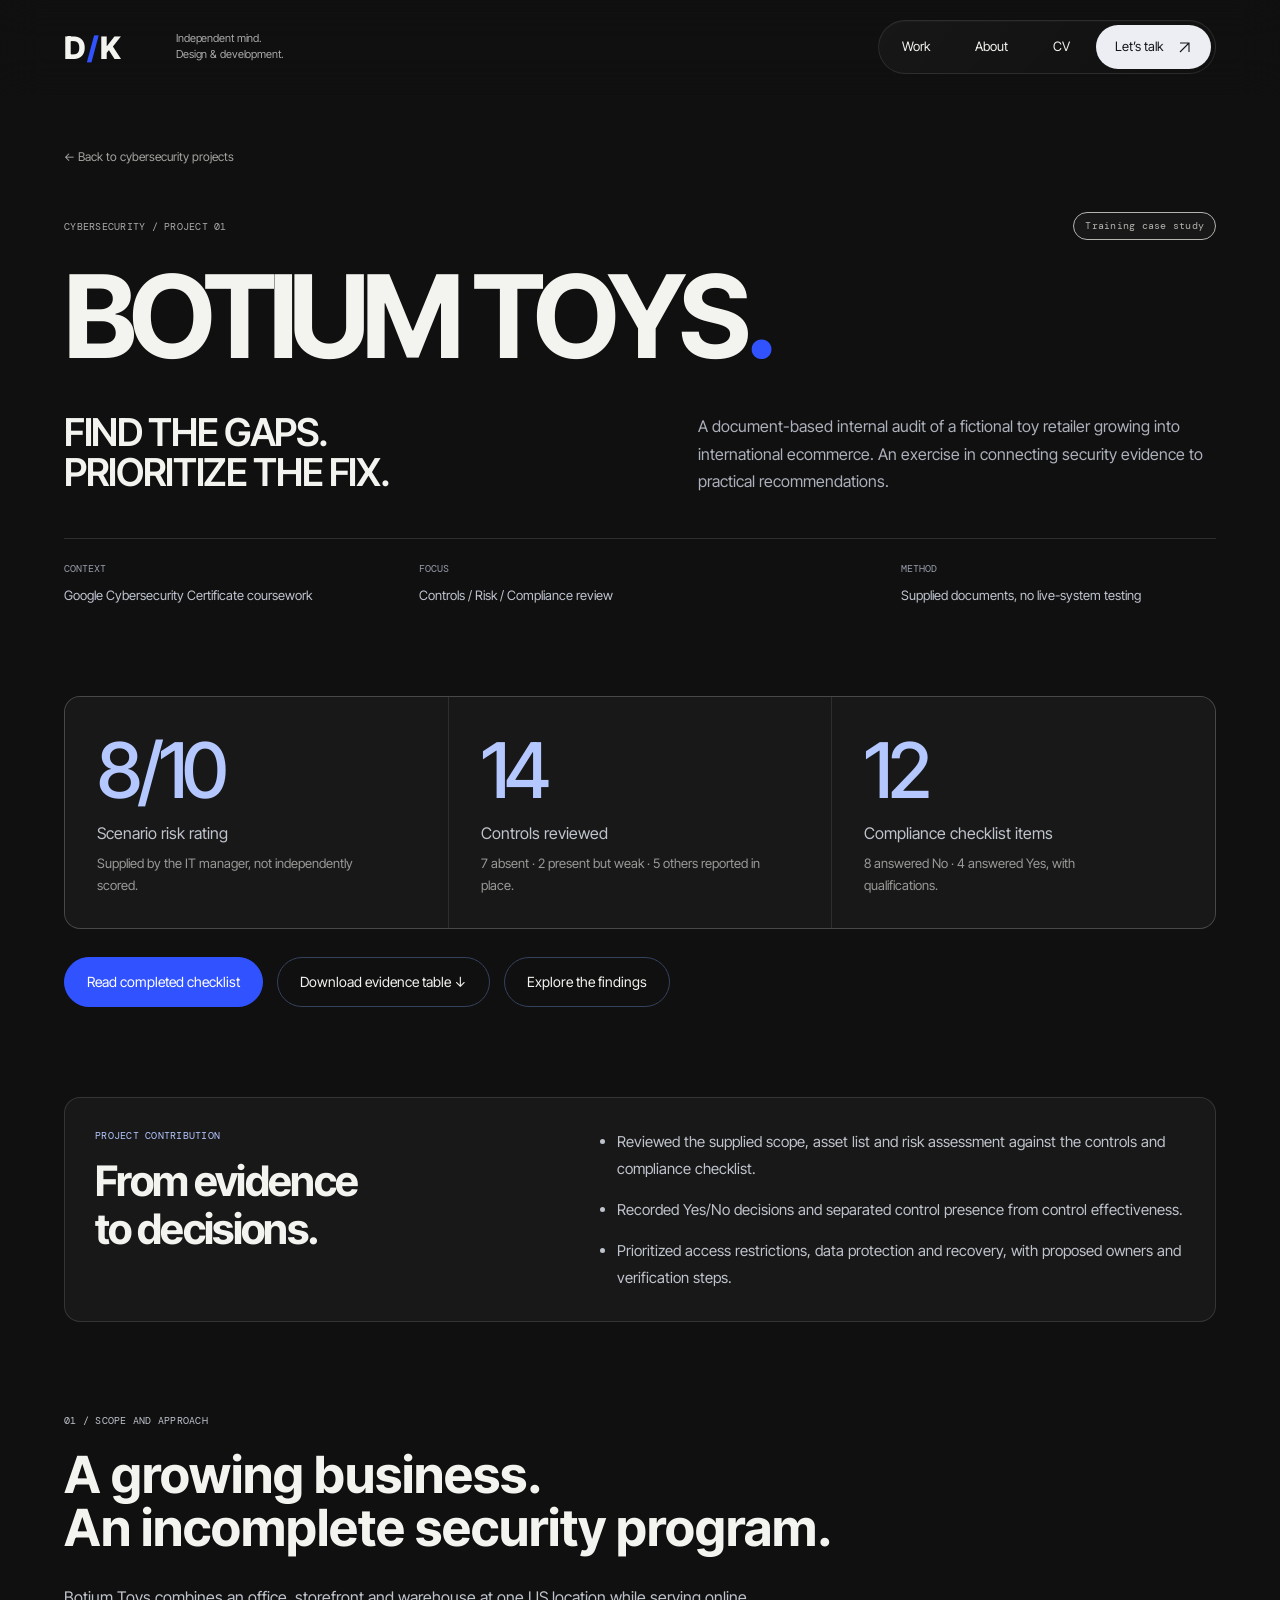
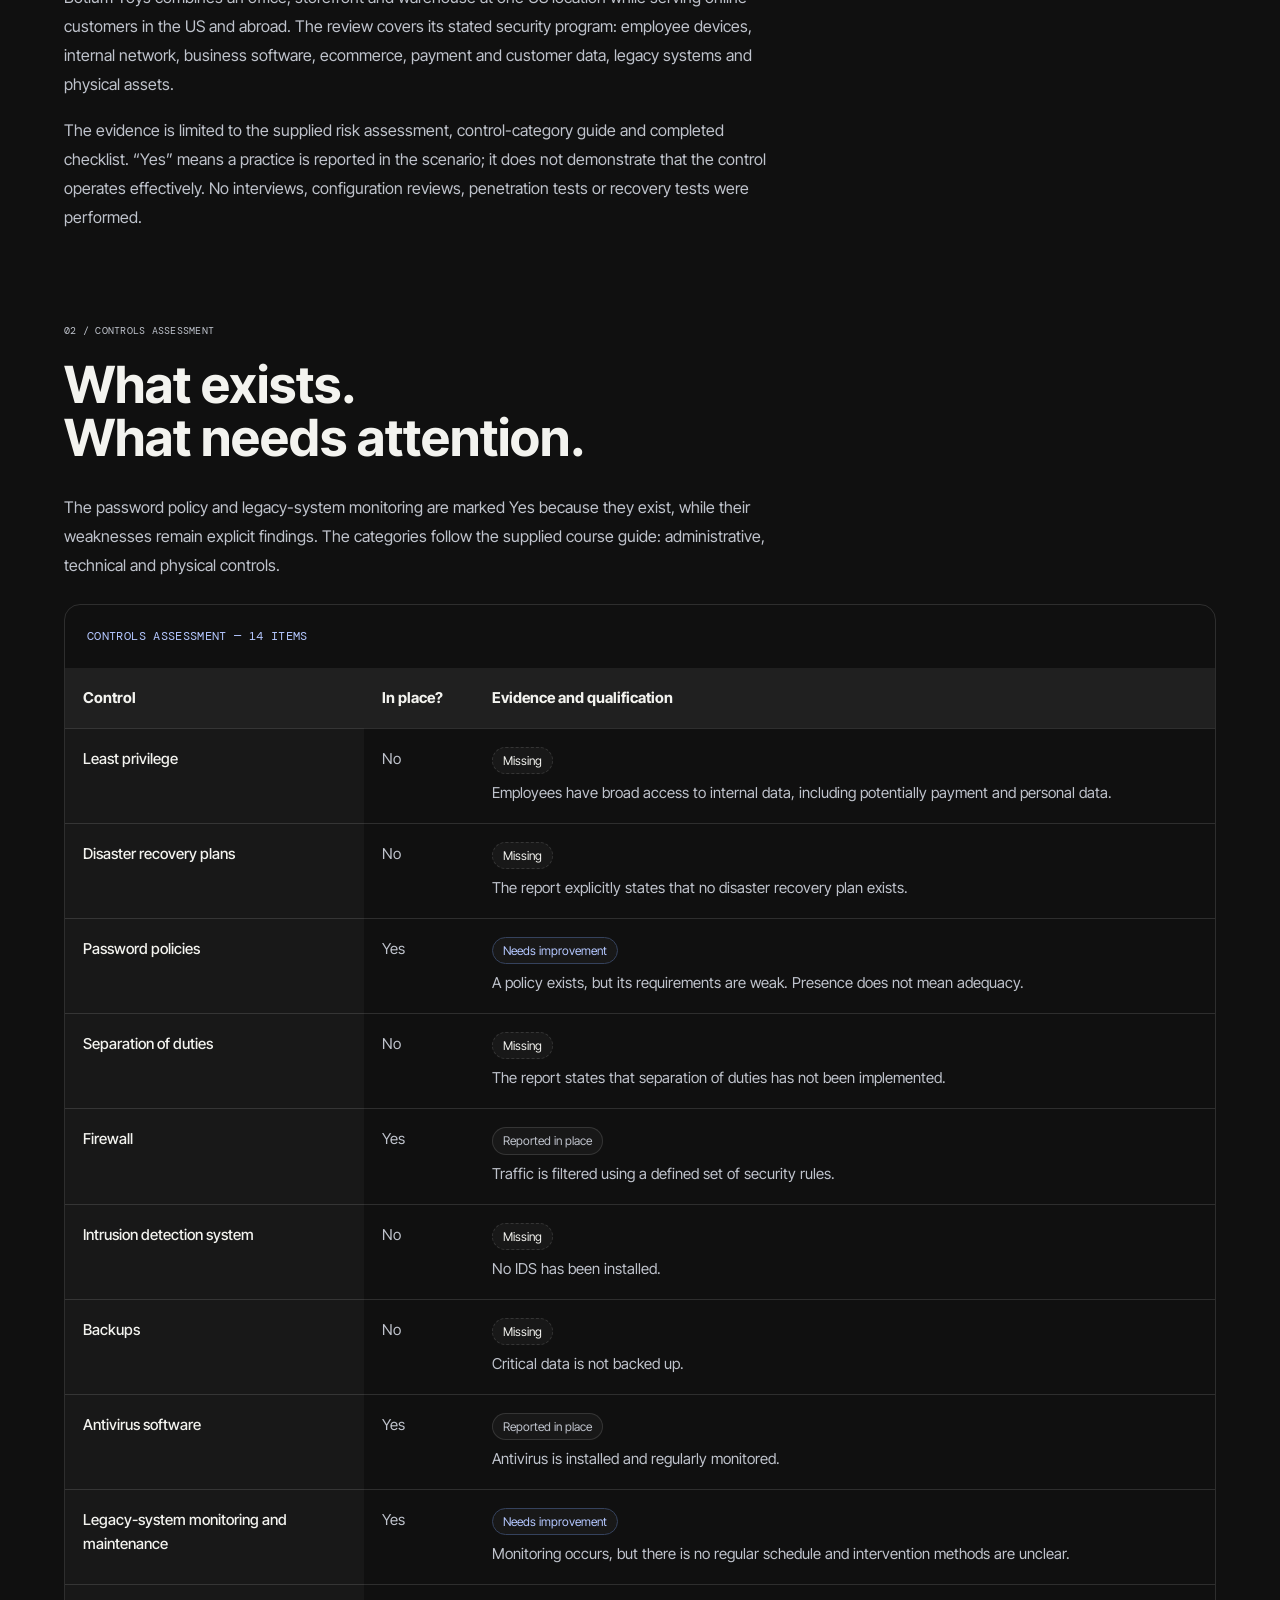
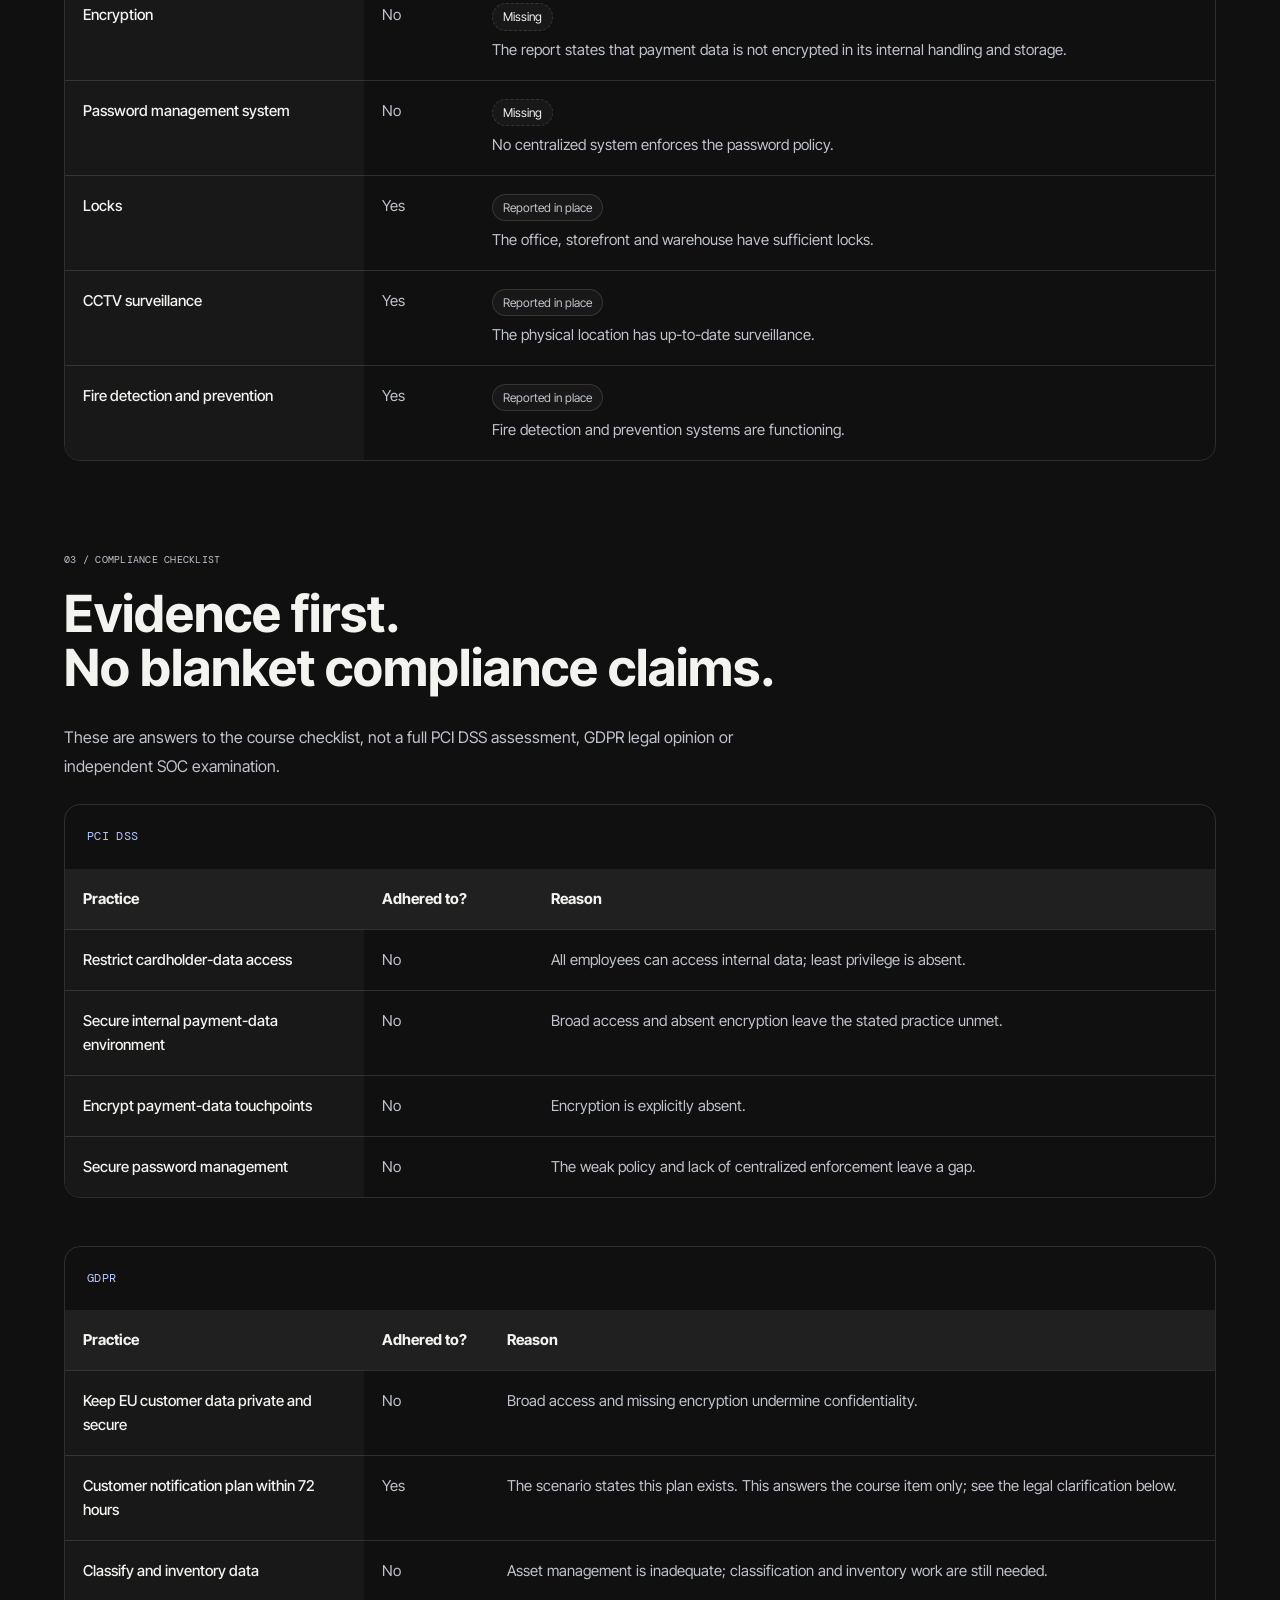
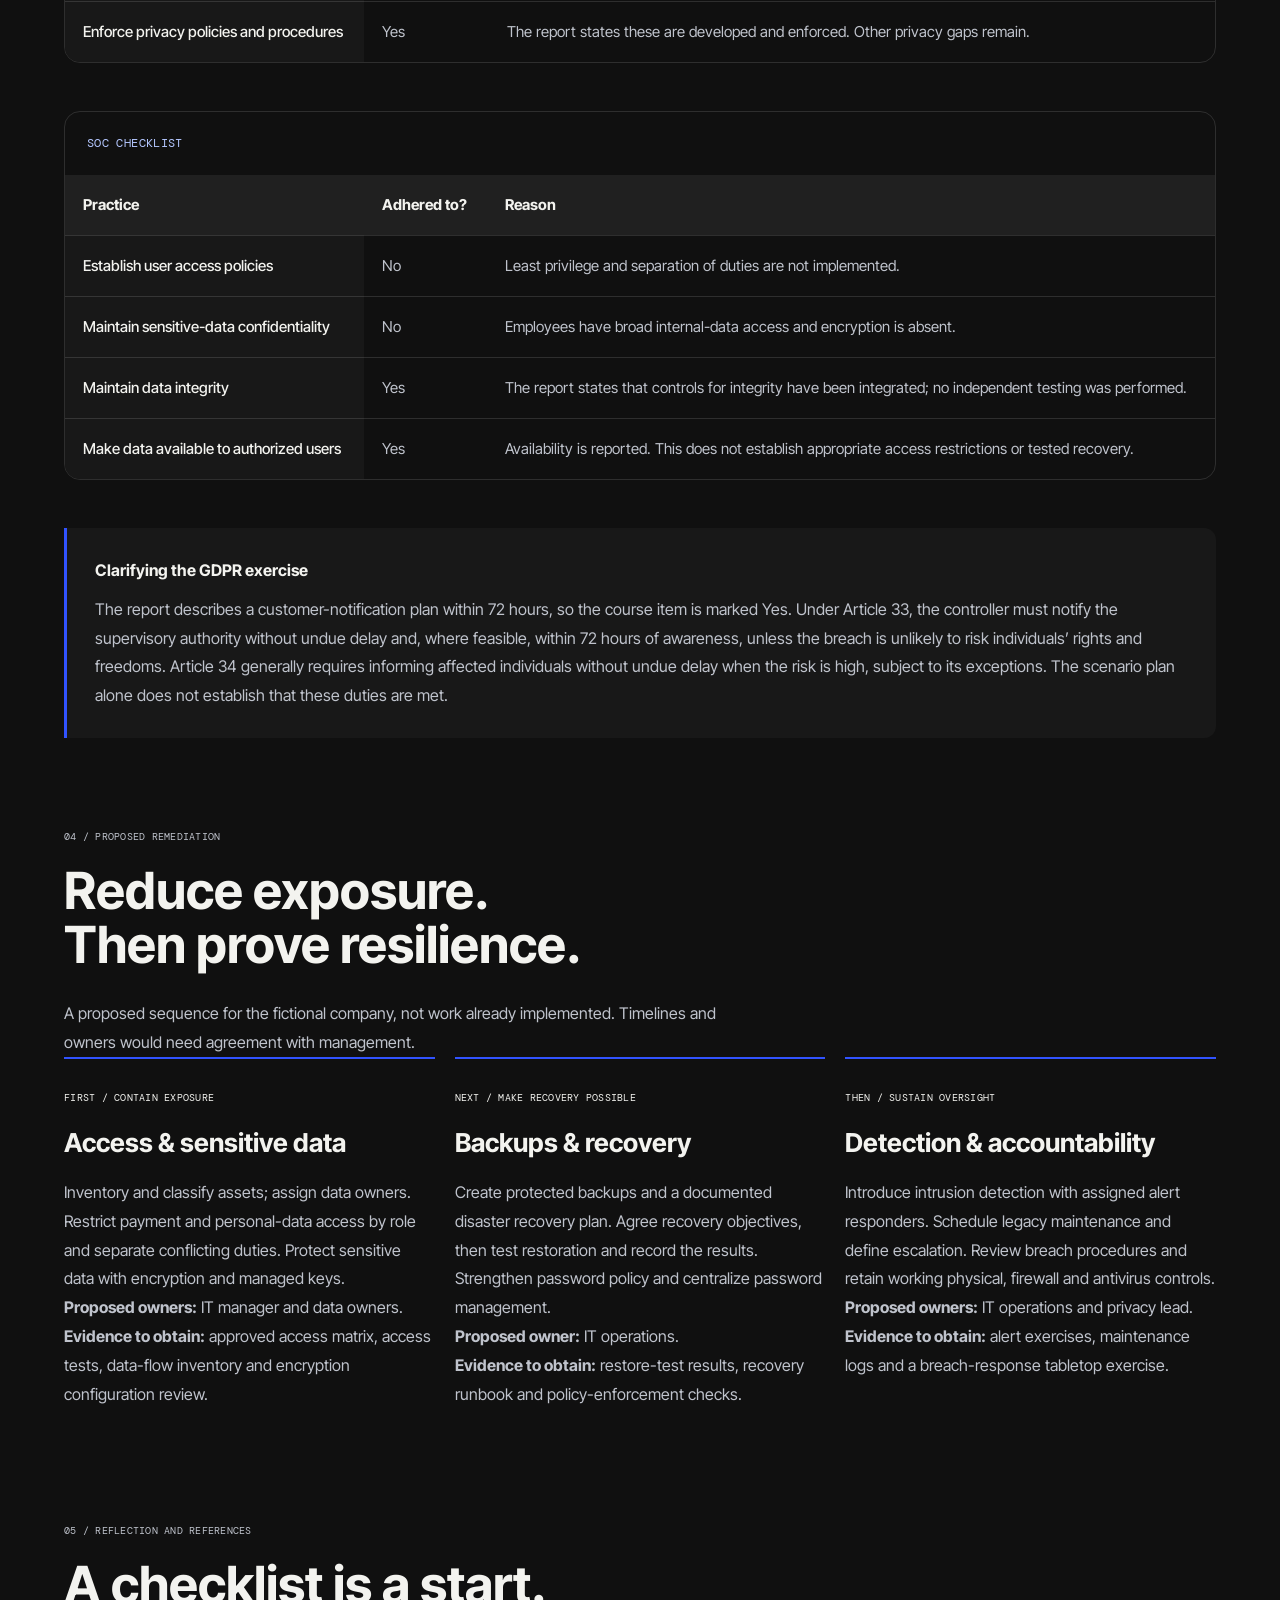
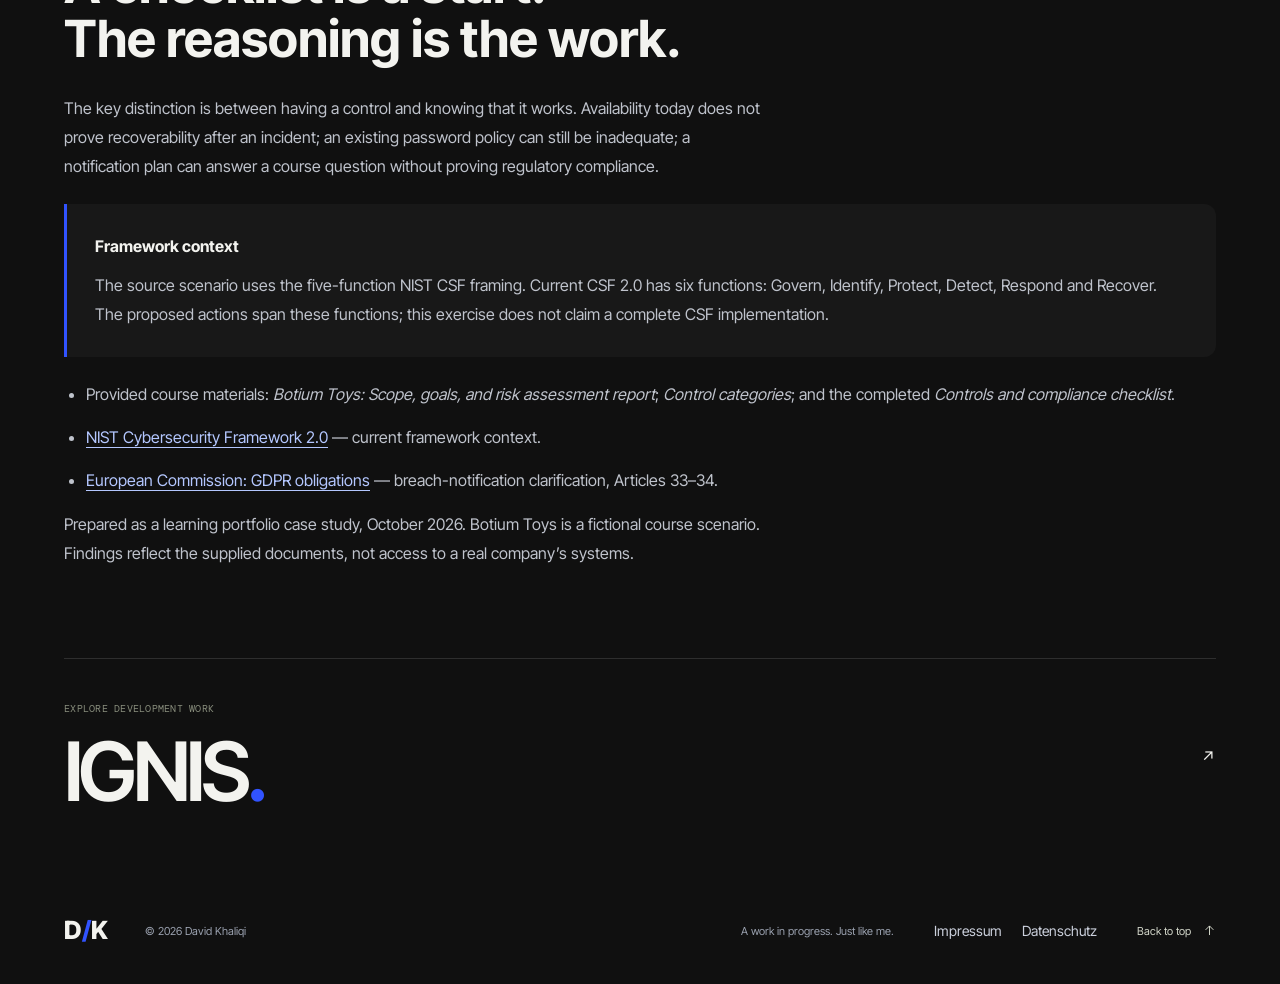
==== commit c9e413a2: "Unify portfolio interface palette and refine audit mobile layout" ====
--- a/work/botium-audit/index.html
+++ b/work/botium-audit/index.html
@@ -1 +1 @@
-<!doctype html><html lang="en"><head><meta charset="utf-8"><meta name="viewport" content="width=device-width,initial-scale=1"><meta name="theme-color" content="#101010"><meta name="color-scheme" content="dark"><title>Botium Toys Security Audit — David Khaliqi</title><meta name="description" content="A document-based internal security audit of Botium Toys: controls, evidence, compliance gaps and prioritized recommendations."><meta property="og:title" content="Botium Toys Security Audit — David Khaliqi"><meta property="og:description" content="A document-based internal security audit of Botium Toys: controls, evidence, compliance gaps and prioritized recommendations."><meta property="og:type" content="website"><meta property="og:url" content="https://kletterrn.github.io/work/botium-audit/"><link rel="canonical" href="https://kletterrn.github.io/work/botium-audit/"><link rel="icon" href="/assets/favicon.svg?v=2" type="image/svg+xml"><link rel="stylesheet" href="/fonts.css"><link rel="stylesheet" href="/styles.css"><script src="/app.js" defer></script><link rel="stylesheet" href="/audit.css"></head><body id="top"><a class="skip" href="#main">Skip to content</a><div class="read-progress" aria-hidden="true"></div><header class="header"><div class="header-inner wrap"><a class="wordmark" href="/" aria-label="David Khaliqi, home">D<span>/</span>K</a><a class="header-role" href="/#about">Independent mind.<br>Design & development.</a><nav id="navigation" class="navigation" aria-label="Main navigation"><a href="/#work">Work</a><a href="/#about">About</a><a href="/cv/">CV</a><a href="/#contact">Let’s talk <svg class="icon" viewBox="0 0 20 20" aria-hidden="true"><path d="M4 16 16 4M4 4h12v12"/></svg></a></nav><button class="menu-toggle" aria-expanded="false" aria-controls="navigation" type="button"><span>Menu</span><i aria-hidden="true"></i></button></div></header><main id="main" class="case-main audit-page"><section class="case-hero wrap"><a class="case-back" href="/#cybersecurity">← Back to cybersecurity projects</a><div class="case-eyebrow"><p class="label">Cybersecurity / Project 01</p><span class="project-state">Training case study</span></div><h1>BOTIUM TOYS<span>.</span></h1><div class="case-lead"><h2>FIND THE GAPS.<br>PRIORITIZE THE FIX.</h2><p>A document-based internal audit of a fictional toy retailer growing into international ecommerce. An exercise in connecting security evidence to practical recommendations.</p></div><dl class="case-meta"><div><dt>Context</dt><dd>Google Cybersecurity Certificate coursework</dd></div><div><dt>Focus</dt><dd>Controls / Risk / Compliance review</dd></div><div><dt>Method</dt><dd>Supplied documents, no live-system testing</dd></div></dl></section><div class="wrap"><section class="audit-section" aria-label="Audit overview"><div class="audit-metrics"><div class="audit-metric"><strong>8/10</strong><p>Scenario risk rating</p><small>Supplied by the IT manager, not independently scored.</small></div><div class="audit-metric"><strong>14</strong><p>Controls reviewed</p><small>7 absent · 2 present but weak · 5 others reported in place.</small></div><div class="audit-metric"><strong>12</strong><p>Compliance checklist items</p><small>8 answered No · 4 answered Yes, with qualifications.</small></div></div><div class="audit-actions"><a href="#controls">Read completed checklist</a><a href="/assets/audit/botium-audit-evidence.csv" download>Download evidence table ↓</a><a href="#controls">Explore the findings</a></div></section><section class="case-contributions"><div><p class="label">Project contribution</p><h2>From evidence<br>to decisions.</h2></div><ul><li>Reviewed the supplied scope, asset list and risk assessment against the controls and compliance checklist.</li><li>Recorded Yes/No decisions and separated control presence from control effectiveness.</li><li>Prioritized access restrictions, data protection and recovery, with proposed owners and verification steps.</li></ul></section><section class="audit-section"><p class="label">01 / Scope and approach</p><h2>A growing business.<br>An incomplete security program.</h2><p>Botium Toys combines an office, storefront and warehouse at one US location while serving online customers in the US and abroad. The review covers its stated security program: employee devices, internal network, business software, ecommerce, payment and customer data, legacy systems and physical assets.</p><p>The evidence is limited to the supplied risk assessment, control-category guide and completed checklist. “Yes” means a practice is reported in the scenario; it does not demonstrate that the control operates effectively. No interviews, configuration reviews, penetration tests or recovery tests were performed.</p></section><section class="audit-section" id="controls"><p class="label">02 / Controls assessment</p><h2>What exists.<br>What needs attention.</h2><p>The password policy and legacy-system monitoring are marked Yes because they exist, while their weaknesses remain explicit findings. The categories follow the supplied course guide: administrative, technical and physical controls.</p><div class="audit-table-wrap" role="region" aria-label="Controls assessment table" tabindex="0"><table class="audit-table"><caption>Controls assessment — 14 items</caption><thead><tr><th scope="col">Control</th><th scope="col">In place?</th><th scope="col">Evidence and qualification</th></tr></thead><tbody><tr><th scope="row">Least privilege</th><td>No</td><td><span class="audit-status">Missing</span><br>Employees have broad access to internal data, including potentially payment and personal data.</td></tr><tr><th scope="row">Disaster recovery plans</th><td>No</td><td><span class="audit-status">Missing</span><br>The report explicitly states that no disaster recovery plan exists.</td></tr><tr><th scope="row">Password policies</th><td>Yes</td><td><span class="audit-status">Needs improvement</span><br>A policy exists, but its requirements are weak. Presence does not mean adequacy.</td></tr><tr><th scope="row">Separation of duties</th><td>No</td><td><span class="audit-status">Missing</span><br>The report states that separation of duties has not been implemented.</td></tr><tr><th scope="row">Firewall</th><td>Yes</td><td><span class="audit-status">Reported in place</span><br>Traffic is filtered using a defined set of security rules.</td></tr><tr><th scope="row">Intrusion detection system</th><td>No</td><td><span class="audit-status">Missing</span><br>No IDS has been installed.</td></tr><tr><th scope="row">Backups</th><td>No</td><td><span class="audit-status">Missing</span><br>Critical data is not backed up.</td></tr><tr><th scope="row">Antivirus software</th><td>Yes</td><td><span class="audit-status">Reported in place</span><br>Antivirus is installed and regularly monitored.</td></tr><tr><th scope="row">Legacy-system monitoring and maintenance</th><td>Yes</td><td><span class="audit-status">Needs improvement</span><br>Monitoring occurs, but there is no regular schedule and intervention methods are unclear.</td></tr><tr><th scope="row">Encryption</th><td>No</td><td><span class="audit-status">Missing</span><br>The report states that payment data is not encrypted in its internal handling and storage.</td></tr><tr><th scope="row">Password management system</th><td>No</td><td><span class="audit-status">Missing</span><br>No centralized system enforces the password policy.</td></tr><tr><th scope="row">Locks</th><td>Yes</td><td><span class="audit-status">Reported in place</span><br>The office, storefront and warehouse have sufficient locks.</td></tr><tr><th scope="row">CCTV surveillance</th><td>Yes</td><td><span class="audit-status">Reported in place</span><br>The physical location has up-to-date surveillance.</td></tr><tr><th scope="row">Fire detection and prevention</th><td>Yes</td><td><span class="audit-status">Reported in place</span><br>Fire detection and prevention systems are functioning.</td></tr></tbody></table></div></section><section class="audit-section" id="compliance"><p class="label">03 / Compliance checklist</p><h2>Evidence first.<br>No blanket compliance claims.</h2><p>These are answers to the course checklist, not a full PCI DSS assessment, GDPR legal opinion or independent SOC examination.</p><div class="audit-table-wrap" role="region" aria-label="PCI DSS findings" tabindex="0"><table class="audit-table"><caption>PCI DSS</caption><thead><tr><th scope="col">Practice</th><th scope="col">Adhered to?</th><th scope="col">Reason</th></tr></thead><tbody><tr><th scope="row">Restrict cardholder-data access</th><td>No</td><td>All employees can access internal data; least privilege is absent.</td></tr><tr><th scope="row">Secure internal payment-data environment</th><td>No</td><td>Broad access and absent encryption leave the stated practice unmet.</td></tr><tr><th scope="row">Encrypt payment-data touchpoints</th><td>No</td><td>Encryption is explicitly absent.</td></tr><tr><th scope="row">Secure password management</th><td>No</td><td>The weak policy and lack of centralized enforcement leave a gap.</td></tr></tbody></table></div><br><div class="audit-table-wrap" role="region" aria-label="GDPR findings" tabindex="0"><table class="audit-table"><caption>GDPR</caption><thead><tr><th scope="col">Practice</th><th scope="col">Adhered to?</th><th scope="col">Reason</th></tr></thead><tbody><tr><th scope="row">Keep EU customer data private and secure</th><td>No</td><td>Broad access and missing encryption undermine confidentiality.</td></tr><tr><th scope="row">Customer notification plan within 72 hours</th><td>Yes</td><td>The scenario states this plan exists. This answers the course item only; see the legal clarification below.</td></tr><tr><th scope="row">Classify and inventory data</th><td>No</td><td>Asset management is inadequate; classification and inventory work are still needed.</td></tr><tr><th scope="row">Enforce privacy policies and procedures</th><td>Yes</td><td>The report states these are developed and enforced. Other privacy gaps remain.</td></tr></tbody></table></div><br><div class="audit-table-wrap" role="region" aria-label="SOC checklist findings" tabindex="0"><table class="audit-table"><caption>SOC checklist</caption><thead><tr><th scope="col">Practice</th><th scope="col">Adhered to?</th><th scope="col">Reason</th></tr></thead><tbody><tr><th scope="row">Establish user access policies</th><td>No</td><td>Least privilege and separation of duties are not implemented.</td></tr><tr><th scope="row">Maintain sensitive-data confidentiality</th><td>No</td><td>Employees have broad internal-data access and encryption is absent.</td></tr><tr><th scope="row">Maintain data integrity</th><td>Yes</td><td>The report states that controls for integrity have been integrated; no independent testing was performed.</td></tr><tr><th scope="row">Make data available to authorized users</th><td>Yes</td><td>Availability is reported. This does not establish appropriate access restrictions or tested recovery.</td></tr></tbody></table></div><br><div class="audit-note"><strong>Clarifying the GDPR exercise</strong><p>The report describes a customer-notification plan within 72 hours, so the course item is marked Yes. Under Article 33, the controller must notify the supervisory authority without undue delay and, where feasible, within 72 hours of awareness, unless the breach is unlikely to risk individuals’ rights and freedoms. Article 34 generally requires informing affected individuals without undue delay when the risk is high, subject to its exceptions. The scenario plan alone does not establish that these duties are met.</p></div></section><section class="audit-section"><p class="label">04 / Proposed remediation</p><h2>Reduce exposure.<br>Then prove resilience.</h2><p>A proposed sequence for the fictional company, not work already implemented. Timelines and owners would need agreement with management.</p><div class="audit-priorities"><article class="audit-priority"><span class="label">First / Contain exposure</span><h3>Access & sensitive data</h3><p>Inventory and classify assets; assign data owners. Restrict payment and personal-data access by role and separate conflicting duties. Protect sensitive data with encryption and managed keys.</p><p><b>Proposed owners:</b> IT manager and data owners.<br><b>Evidence to obtain:</b> approved access matrix, access tests, data-flow inventory and encryption configuration review.</p></article><article class="audit-priority"><span class="label">Next / Make recovery possible</span><h3>Backups & recovery</h3><p>Create protected backups and a documented disaster recovery plan. Agree recovery objectives, then test restoration and record the results. Strengthen password policy and centralize password management.</p><p><b>Proposed owner:</b> IT operations.<br><b>Evidence to obtain:</b> restore-test results, recovery runbook and policy-enforcement checks.</p></article><article class="audit-priority"><span class="label">Then / Sustain oversight</span><h3>Detection & accountability</h3><p>Introduce intrusion detection with assigned alert responders. Schedule legacy maintenance and define escalation. Review breach procedures and retain working physical, firewall and antivirus controls.</p><p><b>Proposed owners:</b> IT operations and privacy lead.<br><b>Evidence to obtain:</b> alert exercises, maintenance logs and a breach-response tabletop exercise.</p></article></div></section><section class="audit-section"><p class="label">05 / Reflection and references</p><h2>A checklist is a start.<br>The reasoning is the work.</h2><p>The key distinction is between having a control and knowing that it works. Availability today does not prove recoverability after an incident; an existing password policy can still be inadequate; a notification plan can answer a course question without proving regulatory compliance.</p><div class="audit-note"><strong>Framework context</strong><p>The source scenario uses the five-function NIST CSF framing. Current CSF 2.0 has six functions: Govern, Identify, Protect, Detect, Respond and Recover. The proposed actions span these functions; this exercise does not claim a complete CSF implementation.</p></div><ul class="audit-sources"><li>Provided course materials: <em>Botium Toys: Scope, goals, and risk assessment report</em>; <em>Control categories</em>; and the completed <em>Controls and compliance checklist</em>.</li><li><a href="https://nvlpubs.nist.gov/nistpubs/CSWP/NIST.CSWP.29.pdf">NIST Cybersecurity Framework 2.0</a> — current framework context.</li><li><a href="https://commission.europa.eu/law/law-topic/data-protection/information-business-and-organisations/obligations_en">European Commission: GDPR obligations</a> — breach-notification clarification, Articles 33–34.</li></ul><p>Prepared as a learning portfolio case study, October 2026. Botium Toys is a fictional course scenario. Findings reflect the supplied documents, not access to a real company’s systems.</p></section><a class="next-work" href="/work/ignis/"><div><p class="label">Explore development work</p><h2>IGNIS<span>.</span></h2></div><span aria-hidden="true">↗</span></a></div></main><footer class="footer wrap"><a class="wordmark" href="/" aria-label="Home">D<span>/</span>K</a><span>© 2026 David Khaliqi</span><span class="footer-note">A work in progress. Just like me.</span><nav class="legal-links" aria-label="Rechtliches"><a href="/impressum/">Impressum</a><a href="/datenschutz/">Datenschutz</a></nav><a class="back-top" href="#top">Back to top <svg class="icon" viewBox="0 0 20 20" aria-hidden="true"><path d="M10 17V3m-6 6 6-6 6 6"/></svg></a></footer></body></html>+<!doctype html><html lang="en"><head><meta charset="utf-8"><meta name="viewport" content="width=device-width,initial-scale=1"><meta name="theme-color" content="#101010"><meta name="color-scheme" content="dark"><title>Botium Toys Security Audit — David Khaliqi</title><meta name="description" content="A document-based internal security audit of Botium Toys: controls, evidence, compliance gaps and prioritized recommendations."><meta property="og:title" content="Botium Toys Security Audit — David Khaliqi"><meta property="og:description" content="A document-based internal security audit of Botium Toys: controls, evidence, compliance gaps and prioritized recommendations."><meta property="og:type" content="website"><meta property="og:url" content="https://kletterrn.github.io/work/botium-audit/"><link rel="canonical" href="https://kletterrn.github.io/work/botium-audit/"><link rel="icon" href="/assets/favicon.svg?v=2" type="image/svg+xml"><link rel="stylesheet" href="/fonts.css"><link rel="stylesheet" href="/styles.css"><script src="/app.js" defer></script><link rel="stylesheet" href="/audit.css"></head><body id="top"><a class="skip" href="#main">Skip to content</a><div class="read-progress" aria-hidden="true"></div><header class="header"><div class="header-inner wrap"><a class="wordmark" href="/" aria-label="David Khaliqi, home">D<span>/</span>K</a><a class="header-role" href="/#about">Independent mind.<br>Design & development.</a><nav id="navigation" class="navigation" aria-label="Main navigation"><a href="/#work">Work</a><a href="/#about">About</a><a href="/cv/">CV</a><a href="/#contact">Let’s talk <svg class="icon" viewBox="0 0 20 20" aria-hidden="true"><path d="M4 16 16 4M4 4h12v12"/></svg></a></nav><button class="menu-toggle" aria-expanded="false" aria-controls="navigation" type="button"><span>Menu</span><i aria-hidden="true"></i></button></div></header><main id="main" class="case-main audit-page"><section class="case-hero wrap"><a class="case-back" href="/#cybersecurity">← Back to cybersecurity projects</a><div class="case-eyebrow"><p class="label">Cybersecurity / Project 01</p><span class="project-state">Training case study</span></div><h1>BOTIUM TOYS<span>.</span></h1><div class="case-lead"><h2>FIND THE GAPS.<br>PRIORITIZE THE FIX.</h2><p>A document-based internal audit of a fictional toy retailer growing into international ecommerce. An exercise in connecting security evidence to practical recommendations.</p></div><dl class="case-meta"><div><dt>Context</dt><dd>Google Cybersecurity Certificate coursework</dd></div><div><dt>Focus</dt><dd>Controls / Risk / Compliance review</dd></div><div><dt>Method</dt><dd>Supplied documents, no live-system testing</dd></div></dl></section><div class="wrap"><section class="audit-section" aria-label="Audit overview"><div class="audit-metrics"><div class="audit-metric"><strong>8/10</strong><p>Scenario risk rating</p><small>Supplied by the IT manager, not independently scored.</small></div><div class="audit-metric"><strong>14</strong><p>Controls reviewed</p><small>7 absent · 2 present but weak · 5 others reported in place.</small></div><div class="audit-metric"><strong>12</strong><p>Compliance checklist items</p><small>8 answered No · 4 answered Yes, with qualifications.</small></div></div><div class="audit-actions"><a href="#controls">Read completed checklist</a><a href="/assets/audit/botium-audit-evidence.csv" download>Download evidence table ↓</a><a href="#controls">Explore the findings</a></div></section><section class="case-contributions"><div><p class="label">Project contribution</p><h2>From evidence<br>to decisions.</h2></div><ul><li>Reviewed the supplied scope, asset list and risk assessment against the controls and compliance checklist.</li><li>Recorded Yes/No decisions and separated control presence from control effectiveness.</li><li>Prioritized access restrictions, data protection and recovery, with proposed owners and verification steps.</li></ul></section><section class="audit-section"><p class="label">01 / Scope and approach</p><h2>A growing business.<br>An incomplete security program.</h2><p>Botium Toys combines an office, storefront and warehouse at one US location while serving online customers in the US and abroad. The review covers its stated security program: employee devices, internal network, business software, ecommerce, payment and customer data, legacy systems and physical assets.</p><p>The evidence is limited to the supplied risk assessment, control-category guide and completed checklist. “Yes” means a practice is reported in the scenario; it does not demonstrate that the control operates effectively. No interviews, configuration reviews, penetration tests or recovery tests were performed.</p></section><section class="audit-section" id="controls"><p class="label">02 / Controls assessment</p><h2>What exists.<br>What needs attention.</h2><p>The password policy and legacy-system monitoring are marked Yes because they exist, while their weaknesses remain explicit findings. The categories follow the supplied course guide: administrative, technical and physical controls.</p><p class="audit-scroll-hint">Scroll the table sideways to read the evidence →</p><div class="audit-table-wrap" role="region" aria-label="Controls assessment table" tabindex="0"><table class="audit-table"><caption>Controls assessment — 14 items</caption><thead><tr><th scope="col">Control</th><th scope="col">In place?</th><th scope="col">Evidence and qualification</th></tr></thead><tbody><tr><th scope="row">Least privilege</th><td>No</td><td><span class="audit-status" data-status="missing">Missing</span><br>Employees have broad access to internal data, including potentially payment and personal data.</td></tr><tr><th scope="row">Disaster recovery plans</th><td>No</td><td><span class="audit-status" data-status="missing">Missing</span><br>The report explicitly states that no disaster recovery plan exists.</td></tr><tr><th scope="row">Password policies</th><td>Yes</td><td><span class="audit-status" data-status="improve">Needs improvement</span><br>A policy exists, but its requirements are weak. Presence does not mean adequacy.</td></tr><tr><th scope="row">Separation of duties</th><td>No</td><td><span class="audit-status" data-status="missing">Missing</span><br>The report states that separation of duties has not been implemented.</td></tr><tr><th scope="row">Firewall</th><td>Yes</td><td><span class="audit-status">Reported in place</span><br>Traffic is filtered using a defined set of security rules.</td></tr><tr><th scope="row">Intrusion detection system</th><td>No</td><td><span class="audit-status" data-status="missing">Missing</span><br>No IDS has been installed.</td></tr><tr><th scope="row">Backups</th><td>No</td><td><span class="audit-status" data-status="missing">Missing</span><br>Critical data is not backed up.</td></tr><tr><th scope="row">Antivirus software</th><td>Yes</td><td><span class="audit-status">Reported in place</span><br>Antivirus is installed and regularly monitored.</td></tr><tr><th scope="row">Legacy-system monitoring and maintenance</th><td>Yes</td><td><span class="audit-status" data-status="improve">Needs improvement</span><br>Monitoring occurs, but there is no regular schedule and intervention methods are unclear.</td></tr><tr><th scope="row">Encryption</th><td>No</td><td><span class="audit-status" data-status="missing">Missing</span><br>The report states that payment data is not encrypted in its internal handling and storage.</td></tr><tr><th scope="row">Password management system</th><td>No</td><td><span class="audit-status" data-status="missing">Missing</span><br>No centralized system enforces the password policy.</td></tr><tr><th scope="row">Locks</th><td>Yes</td><td><span class="audit-status">Reported in place</span><br>The office, storefront and warehouse have sufficient locks.</td></tr><tr><th scope="row">CCTV surveillance</th><td>Yes</td><td><span class="audit-status">Reported in place</span><br>The physical location has up-to-date surveillance.</td></tr><tr><th scope="row">Fire detection and prevention</th><td>Yes</td><td><span class="audit-status">Reported in place</span><br>Fire detection and prevention systems are functioning.</td></tr></tbody></table></div></section><section class="audit-section" id="compliance"><p class="label">03 / Compliance checklist</p><h2>Evidence first.<br>No blanket compliance claims.</h2><p>These are answers to the course checklist, not a full PCI DSS assessment, GDPR legal opinion or independent SOC examination.</p><p class="audit-scroll-hint">Scroll the table sideways to read the evidence →</p><div class="audit-table-wrap" role="region" aria-label="PCI DSS findings" tabindex="0"><table class="audit-table"><caption>PCI DSS</caption><thead><tr><th scope="col">Practice</th><th scope="col">Adhered to?</th><th scope="col">Reason</th></tr></thead><tbody><tr><th scope="row">Restrict cardholder-data access</th><td>No</td><td>All employees can access internal data; least privilege is absent.</td></tr><tr><th scope="row">Secure internal payment-data environment</th><td>No</td><td>Broad access and absent encryption leave the stated practice unmet.</td></tr><tr><th scope="row">Encrypt payment-data touchpoints</th><td>No</td><td>Encryption is explicitly absent.</td></tr><tr><th scope="row">Secure password management</th><td>No</td><td>The weak policy and lack of centralized enforcement leave a gap.</td></tr></tbody></table></div><br><p class="audit-scroll-hint">Scroll the table sideways to read the evidence →</p><div class="audit-table-wrap" role="region" aria-label="GDPR findings" tabindex="0"><table class="audit-table"><caption>GDPR</caption><thead><tr><th scope="col">Practice</th><th scope="col">Adhered to?</th><th scope="col">Reason</th></tr></thead><tbody><tr><th scope="row">Keep EU customer data private and secure</th><td>No</td><td>Broad access and missing encryption undermine confidentiality.</td></tr><tr><th scope="row">Customer notification plan within 72 hours</th><td>Yes</td><td>The scenario states this plan exists. This answers the course item only; see the legal clarification below.</td></tr><tr><th scope="row">Classify and inventory data</th><td>No</td><td>Asset management is inadequate; classification and inventory work are still needed.</td></tr><tr><th scope="row">Enforce privacy policies and procedures</th><td>Yes</td><td>The report states these are developed and enforced. Other privacy gaps remain.</td></tr></tbody></table></div><br><p class="audit-scroll-hint">Scroll the table sideways to read the evidence →</p><div class="audit-table-wrap" role="region" aria-label="SOC checklist findings" tabindex="0"><table class="audit-table"><caption>SOC checklist</caption><thead><tr><th scope="col">Practice</th><th scope="col">Adhered to?</th><th scope="col">Reason</th></tr></thead><tbody><tr><th scope="row">Establish user access policies</th><td>No</td><td>Least privilege and separation of duties are not implemented.</td></tr><tr><th scope="row">Maintain sensitive-data confidentiality</th><td>No</td><td>Employees have broad internal-data access and encryption is absent.</td></tr><tr><th scope="row">Maintain data integrity</th><td>Yes</td><td>The report states that controls for integrity have been integrated; no independent testing was performed.</td></tr><tr><th scope="row">Make data available to authorized users</th><td>Yes</td><td>Availability is reported. This does not establish appropriate access restrictions or tested recovery.</td></tr></tbody></table></div><br><div class="audit-note"><strong>Clarifying the GDPR exercise</strong><p>The report describes a customer-notification plan within 72 hours, so the course item is marked Yes. Under Article 33, the controller must notify the supervisory authority without undue delay and, where feasible, within 72 hours of awareness, unless the breach is unlikely to risk individuals’ rights and freedoms. Article 34 generally requires informing affected individuals without undue delay when the risk is high, subject to its exceptions. The scenario plan alone does not establish that these duties are met.</p></div></section><section class="audit-section"><p class="label">04 / Proposed remediation</p><h2>Reduce exposure.<br>Then prove resilience.</h2><p>A proposed sequence for the fictional company, not work already implemented. Timelines and owners would need agreement with management.</p><div class="audit-priorities"><article class="audit-priority"><span class="label">First / Contain exposure</span><h3>Access & sensitive data</h3><p>Inventory and classify assets; assign data owners. Restrict payment and personal-data access by role and separate conflicting duties. Protect sensitive data with encryption and managed keys.</p><p><b>Proposed owners:</b> IT manager and data owners.<br><b>Evidence to obtain:</b> approved access matrix, access tests, data-flow inventory and encryption configuration review.</p></article><article class="audit-priority"><span class="label">Next / Make recovery possible</span><h3>Backups & recovery</h3><p>Create protected backups and a documented disaster recovery plan. Agree recovery objectives, then test restoration and record the results. Strengthen password policy and centralize password management.</p><p><b>Proposed owner:</b> IT operations.<br><b>Evidence to obtain:</b> restore-test results, recovery runbook and policy-enforcement checks.</p></article><article class="audit-priority"><span class="label">Then / Sustain oversight</span><h3>Detection & accountability</h3><p>Introduce intrusion detection with assigned alert responders. Schedule legacy maintenance and define escalation. Review breach procedures and retain working physical, firewall and antivirus controls.</p><p><b>Proposed owners:</b> IT operations and privacy lead.<br><b>Evidence to obtain:</b> alert exercises, maintenance logs and a breach-response tabletop exercise.</p></article></div></section><section class="audit-section"><p class="label">05 / Reflection and references</p><h2>A checklist is a start.<br>The reasoning is the work.</h2><p>The key distinction is between having a control and knowing that it works. Availability today does not prove recoverability after an incident; an existing password policy can still be inadequate; a notification plan can answer a course question without proving regulatory compliance.</p><div class="audit-note"><strong>Framework context</strong><p>The source scenario uses the five-function NIST CSF framing. Current CSF 2.0 has six functions: Govern, Identify, Protect, Detect, Respond and Recover. The proposed actions span these functions; this exercise does not claim a complete CSF implementation.</p></div><ul class="audit-sources"><li>Provided course materials: <em>Botium Toys: Scope, goals, and risk assessment report</em>; <em>Control categories</em>; and the completed <em>Controls and compliance checklist</em>.</li><li><a href="https://nvlpubs.nist.gov/nistpubs/CSWP/NIST.CSWP.29.pdf">NIST Cybersecurity Framework 2.0</a> — current framework context.</li><li><a href="https://commission.europa.eu/law/law-topic/data-protection/information-business-and-organisations/obligations_en">European Commission: GDPR obligations</a> — breach-notification clarification, Articles 33–34.</li></ul><p>Prepared as a learning portfolio case study, October 2026. Botium Toys is a fictional course scenario. Findings reflect the supplied documents, not access to a real company’s systems.</p></section><a class="next-work" href="/work/ignis/"><div><p class="label">Explore development work</p><h2>IGNIS<span>.</span></h2></div><span aria-hidden="true">↗</span></a></div></main><footer class="footer wrap"><a class="wordmark" href="/" aria-label="Home">D<span>/</span>K</a><span>© 2026 David Khaliqi</span><span class="footer-note">A work in progress. Just like me.</span><nav class="legal-links" aria-label="Rechtliches"><a href="/impressum/">Impressum</a><a href="/datenschutz/">Datenschutz</a></nav><a class="back-top" href="#top">Back to top <svg class="icon" viewBox="0 0 20 20" aria-hidden="true"><path d="M10 17V3m-6 6 6-6 6 6"/></svg></a></footer></body></html>
--- a/styles.css
+++ b/styles.css
@@ -1,4 +1,4 @@
-:root{--bg:#101010;--surface:#181818;--text:#f1f1e9;--muted:#999a97;--line:#353535;--blue:#3153ff;--font:'Inter Tight',Arial,Helvetica,sans-serif;--mono:'DM Mono',monospace;--gutter:clamp(24px,5vw,86px);--cube-size:280px;--half-cube:calc(var(--cube-size)/2);--core-size:calc(var(--cube-size)*.48);--half-core:calc(var(--core-size)/2)}
+:root{--bg:#101010;--surface:#181818;--text:#f1f1e9;--muted:#999a97;--line:#353535;--blue:#3153ff;--accent-soft:#b4c7ff;--focus:#91a6ff;--text-secondary:#bfc3cc;--surface-raised:#202020;--surface-accent:#151c29;--line-accent:#35425d;--radius-panel:16px;--font:'Inter Tight',Arial,Helvetica,sans-serif;--mono:'DM Mono',monospace;--gutter:clamp(24px,5vw,86px);--cube-size:280px;--half-cube:calc(var(--cube-size)/2);--core-size:calc(var(--cube-size)*.48);--half-core:calc(var(--core-size)/2)}
 *,*::before,*::after{box-sizing:border-box}html{scroll-behavior:smooth;scroll-padding-top:105px}body{margin:0;background:var(--bg);color:var(--text);font-family:var(--font);font-size:16px;line-height:1.5;-webkit-font-smoothing:antialiased;overflow-x:clip}a{color:inherit;text-decoration:none}button{font:inherit;color:inherit;cursor:pointer;border:0}a,button,summary{-webkit-tap-highlight-color:transparent}h1,h2,h3,p,figure,blockquote{margin:0}img,svg{display:block;max-width:100%}img{height:auto}button:focus-visible,a:focus-visible,summary:focus-visible,[tabindex]:focus-visible{outline:2px solid #708aff;outline-offset:6px}::selection{background:var(--blue);color:white}button:disabled{cursor:default}.wrap{max-width:1600px;padding-inline:var(--gutter);margin-inline:auto}.label{font-family:var(--mono);font-size:10px;font-weight:400;line-height:1.5;text-transform:uppercase;letter-spacing:.025em}.icon{width:20px;height:20px;fill:none;stroke:currentColor;stroke-width:1.5;flex:none}.skip{position:fixed;left:18px;top:10px;z-index:100;background:white;color:black;padding:12px 20px;transform:translateY(-160%)}.skip:focus{transform:none}.sr-only{position:absolute;width:1px;height:1px;overflow:hidden;clip-path:inset(50%);white-space:nowrap}.read-progress{position:fixed;inset:0 0 auto;height:2px;background:var(--blue);transform:scaleX(var(--progress,0));transform-origin:left;z-index:90;pointer-events:none}
 /* Index and navigation */
 .header{position:sticky;top:0;z-index:40;transition:background .3s,backdrop-filter .3s;border-bottom:1px solid transparent}.header.scrolled{background:#101010ed;backdrop-filter:blur(16px);border-bottom-color:#ffffff0b}.header-inner{height:87px;display:flex;align-items:center;gap:58px}.wordmark{font-size:31px;font-weight:750;letter-spacing:-3px;line-height:1;white-space:nowrap}.wordmark span{color:var(--blue);padding-inline:4px}.header-role{font-size:11px;line-height:1.45;color:#aaa;letter-spacing:-.01em}.navigation{display:flex;align-items:center;gap:39px;margin-left:auto}.navigation a{display:flex;align-items:center;gap:7px;font-size:13px;position:relative;padding-block:10px}.navigation a::after{content:'';position:absolute;bottom:5px;left:0;right:0;height:1px;background:var(--text);transform:scaleX(0);transform-origin:left;transition:transform .3s}.navigation a:hover::after,.navigation a[aria-current]::after{transform:scaleX(1)}.navigation sup{font-size:8px;font-family:var(--mono);align-self:flex-start;margin-top:1px;color:var(--muted)}.navigation a:last-child{margin-left:18px;gap:19px}.navigation .icon{width:15px;height:15px;transition:transform .3s}.navigation a:hover .icon{transform:translate(2px,-2px)}.menu-toggle{display:none}
@@ -235,3 +235,12 @@
 
 /* Project visuals lead; contribution details follow the showcase. */
 .case-image + .case-contributions{margin-top:42px}.orion-showcase:has(+ .case-contributions){margin-bottom:42px}@media(max-width:760px){.case-image + .case-contributions{margin-top:30px}.orion-showcase:has(+ .case-contributions){margin-bottom:30px}}
+
+/* Shared brand interface: project artwork keeps its own palette. */
+a:focus-visible,button:focus-visible,summary:focus-visible,[tabindex]:focus-visible{outline:2px solid var(--focus);outline-offset:5px}
+.project-detail-links a,.project-code{color:var(--accent-soft)}
+.case-contributions{background:var(--surface);border-color:var(--line);border-radius:var(--radius-panel)}
+.case-contributions .label{color:var(--accent-soft)}
+.case-contributions ul{color:var(--text-secondary)}
+.project-details p{color:var(--text-secondary)}
+@media(prefers-reduced-motion:reduce){html{scroll-behavior:auto}}
--- a/audit.css
+++ b/audit.css
@@ -1,4 +1,36 @@
 
 /* Botium audit: an editorial security case study */
 .audit-card{display:grid;grid-template-columns:1fr 1fr;gap:36px;background:radial-gradient(ellipse at 85% 15%,#53476c,#242130 70%);border:1px solid #77718b;border-radius:8px;padding:clamp(24px,4vw,64px);color:#f5f1ff;position:relative;overflow:hidden;text-decoration:none;min-height:420px;align-items:center}
-.audit-card h3{font-size:clamp(44px,6vw,96px);line-height:.94;letter-spacing:-.05em;margin:28px 0}.audit-card p{max-width:35ch}.audit-board{border:1px solid #8d83a9;background:#14131ccc;padding:28px;border-radius:8px;transform:rotate(-3deg);transition:transform .5s}.audit-card:hover .audit-board{transform:rotate(0) translateY(-5px)}.audit-board strong{display:block;font-size:72px;font-weight:500;letter-spacing:-.06em}.audit-board small{color:#bbb1ca}.audit-board-row{display:flex;justify-content:space-between;gap:16px;padding:16px 0;border-top:1px solid #575065}.audit-dot{color:#dfbbff}.audit-section{margin:90px 0}.audit-section h2{font-size:clamp(32px,4vw,60px);line-height:1.05;margin:18px 0 28px}.audit-section>p{max-width:78ch;line-height:1.8;color:#c3c0c9}.audit-metrics{display:grid;grid-template-columns:repeat(3,1fr);gap:1px;background:#514958;border:1px solid #514958}.audit-metric{padding:32px;background:#1c1923}.audit-metric strong{font-size:clamp(42px,6vw,80px);display:block;color:#d9c4f3}.audit-metric p{margin:8px 0;color:#cdc4d6}.audit-actions{display:flex;flex-wrap:wrap;gap:14px;margin:28px 0}.audit-actions a{border:1px solid #82738e;border-radius:40px;padding:14px 22px;text-decoration:none}.audit-actions a:hover{background:#d9c4f3;color:#16121d}.audit-table-wrap{overflow:auto;border:1px solid #48424f;border-radius:8px}.audit-table{border-collapse:collapse;width:100%;font-size:15px;line-height:1.6}.audit-table th,.audit-table td{text-align:left;padding:18px;vertical-align:top;border-bottom:1px solid #3d3645}.audit-table th{color:#ded1ed;background:#211c29}.audit-table th:first-child{width:26%}.audit-table td:nth-child(2){white-space:nowrap}.audit-table caption{text-align:left;padding:18px;font-size:20px}.audit-status{display:inline-block;font-size:12px;border:1px solid #72617e;border-radius:20px;padding:3px 10px;margin-bottom:7px;color:#e4c6f6}.audit-priorities{display:grid;grid-template-columns:repeat(3,1fr);gap:20px}.audit-priority{border-top:2px solid #ac8ccd;padding:24px 0}.audit-priority h3{font-size:26px;margin:16px 0}.audit-priority p{line-height:1.8;color:#c3bdca}.audit-note{padding:28px;border-left:3px solid #b894d4;background:#211b29;margin:24px 0;line-height:1.8}.audit-sources li{margin:16px 0;line-height:1.7}.audit-sources a{text-decoration:underline;text-underline-offset:4px}.audit-page .case-hero h1{font-size:clamp(52px,9vw,144px)}.audit-page .case-hero h1 span{color:#c5a2e8}.audit-card:focus-visible,.audit-actions a:focus-visible{outline:3px solid #dfbbff;outline-offset:5px}@media(max-width:760px){.audit-card{grid-template-columns:1fr;min-height:0}.audit-board{transform:none}.audit-metrics,.audit-priorities{grid-template-columns:1fr}.audit-section{margin:60px 0}.audit-table{min-width:580px}.audit-metric{padding:24px}}@media(prefers-reduced-motion:reduce){.audit-board{transition:none;transform:none!important}}@media print{.header,.footer,.audit-actions,.case-back{display:none}.audit-page{color:#000;background:white}.audit-page *{color:#000!important;background:white!important}.audit-table{font-size:10pt}.audit-table-wrap{overflow:visible}.audit-section{margin:25px 0}}
+.audit-card h3{font-size:clamp(44px,6vw,96px);line-height:.94;letter-spacing:-.05em;margin:28px 0}.audit-card p{max-width:35ch}.audit-board{border:1px solid #8d83a9;background:#14131ccc;padding:28px;border-radius:8px;transform:rotate(-3deg);transition:transform .5s}.audit-card:hover .audit-board{transform:rotate(0) translateY(-5px)}.audit-board strong{display:block;font-size:72px;font-weight:500;letter-spacing:-.06em}.audit-board small{color:#bbb1ca}.audit-board-row{display:flex;justify-content:space-between;gap:16px;padding:16px 0;border-top:1px solid #575065}.audit-dot{color:#dfbbff}.audit-section{margin:90px 0}.audit-section h2{font-size:clamp(32px,4vw,60px);line-height:1.05;margin:18px 0 28px}.audit-section>p{max-width:78ch;line-height:1.8;color:var(--text-secondary)}.audit-metrics{display:grid;grid-template-columns:repeat(3,1fr);gap:1px;background:var(--line);border:1px solid var(--line)}.audit-metric{padding:32px;background:var(--surface)}.audit-metric strong{font-size:clamp(42px,6vw,80px);display:block;color:var(--accent-soft)}.audit-metric p{margin:8px 0;color:var(--text-secondary)}.audit-actions{display:flex;flex-wrap:wrap;gap:14px;margin:28px 0}.audit-actions a{border:1px solid var(--line-accent);border-radius:40px;padding:14px 22px;text-decoration:none}.audit-actions a:hover{background:var(--accent-soft);color:var(--bg)}.audit-table-wrap{overflow:auto;border:1px solid var(--line);border-radius:8px}.audit-table{border-collapse:collapse;width:100%;font-size:15px;line-height:1.6}.audit-table th,.audit-table td{text-align:left;padding:18px;vertical-align:top;border-bottom:1px solid var(--line)}.audit-table th{color:var(--text);background:var(--surface-raised)}.audit-table th:first-child{width:26%}.audit-table td:nth-child(2){white-space:nowrap}.audit-table caption{text-align:left;padding:18px;font-size:20px}.audit-status{display:inline-block;font-size:12px;border:1px solid var(--line-accent);border-radius:20px;padding:3px 10px;margin-bottom:7px;color:var(--accent-soft)}.audit-priorities{display:grid;grid-template-columns:repeat(3,1fr);gap:20px}.audit-priority{border-top:2px solid var(--blue);padding:24px 0}.audit-priority h3{font-size:26px;margin:16px 0}.audit-priority p{line-height:1.8;color:var(--text-secondary)}.audit-note{padding:28px;border-left:3px solid var(--blue);background:var(--surface);margin:24px 0;line-height:1.8}.audit-sources li{margin:16px 0;line-height:1.7}.audit-sources a{text-decoration:underline;text-underline-offset:4px}.audit-page .case-hero h1{font-size:clamp(52px,9vw,144px)}.audit-page .case-hero h1 span{color:var(--blue)}.audit-card:focus-visible,.audit-actions a:focus-visible{outline:3px solid var(--focus);outline-offset:5px}@media(max-width:760px){.audit-card{grid-template-columns:1fr;min-height:0}.audit-board{transform:none}.audit-metrics,.audit-priorities{grid-template-columns:1fr}.audit-section{margin:60px 0}.audit-table{min-width:580px}.audit-metric{padding:24px}}@media(prefers-reduced-motion:reduce){.audit-board{transition:none;transform:none!important}}@media print{.header,.footer,.audit-actions,.case-back{display:none}.audit-page{color:#000;background:white}.audit-page *{color:#000!important;background:white!important}.audit-table{font-size:10pt}.audit-table-wrap{overflow:visible}.audit-section{margin:25px 0}}
+
+/* Keep violet inside Botium's artwork, with shared spacing and interaction rules. */
+.audit-card{border-radius:var(--radius-panel);border-color:var(--line);grid-template-columns:minmax(0,1fr) minmax(0,1fr)}
+.audit-card>div,.audit-priority,.audit-metric{min-width:0}
+.audit-card>div:first-child>.label{color:var(--text-secondary)}
+.audit-card h3{font-weight:650;letter-spacing:-.065em}
+.audit-card>div:first-child>p:last-child{margin-top:24px;font:12px/1.6 var(--mono);color:var(--accent-soft)}
+.audit-card .audit-dot{color:var(--accent-soft)}
+.audit-metrics{border-radius:var(--radius-panel);overflow:hidden}
+.audit-metric strong{font-weight:500;letter-spacing:-.055em;line-height:1.1}
+.audit-metric small{display:block;font-size:13px;line-height:1.65;color:var(--muted);max-width:35ch}
+.audit-actions a{display:inline-flex;align-items:center;min-height:48px;font-size:14px;line-height:1.4;transition:background .2s,color .2s}
+.audit-actions a:first-child{background:var(--blue);border-color:var(--blue);color:white}
+.audit-actions a:first-child:hover{background:var(--accent-soft);color:var(--bg)}
+.audit-section>p+p{margin-top:18px}
+.audit-table-wrap{border-radius:var(--radius-panel);margin-top:24px}
+.audit-table caption{font-family:var(--mono);font-size:12px;text-transform:uppercase;letter-spacing:.03em;padding:22px;color:var(--accent-soft)}
+.audit-table th[scope=row]{font-weight:500;background:var(--surface);color:var(--text)}
+.audit-table td{color:var(--text-secondary)}
+.audit-table tbody tr:last-child>*{border-bottom:0}
+.audit-status{color:var(--text-secondary);border-color:var(--line);background:var(--surface)}
+.audit-status[data-status=missing]{color:var(--text);border-style:dashed}
+.audit-status[data-status=improve]{color:var(--accent-soft);border-color:var(--line-accent)}
+.audit-note{border-radius:0 12px 12px 0;color:var(--text-secondary)}
+.audit-note strong{color:var(--text)}
+.audit-note p{margin-top:10px}
+.audit-sources{padding-left:22px;color:var(--text-secondary)}
+.audit-sources a{color:var(--accent-soft)}
+.audit-scroll-hint{display:none}
+@media(max-width:950px){.audit-priorities{grid-template-columns:1fr}.audit-priority p{max-width:75ch}}
+@media(max-width:760px){.audit-card{grid-template-columns:1fr;padding:24px 20px;gap:28px}.audit-card h3{font-size:clamp(44px,12vw,72px)}.audit-board{padding:22px}.audit-section h2{font-size:clamp(30px,8vw,42px)}.audit-page .case-hero h1{font-size:clamp(44px,12vw,76px)}.audit-actions{gap:10px}.audit-actions a{width:100%;justify-content:center;text-align:center}.audit-note{padding:22px}.audit-table th,.audit-table td{padding:14px}.audit-scroll-hint{display:block!important;font:11px/1.6 var(--mono);color:var(--muted);margin:10px 0}.audit-table-wrap{margin-top:12px}}
+@media(prefers-reduced-motion:reduce){.audit-actions a{transition:none}}
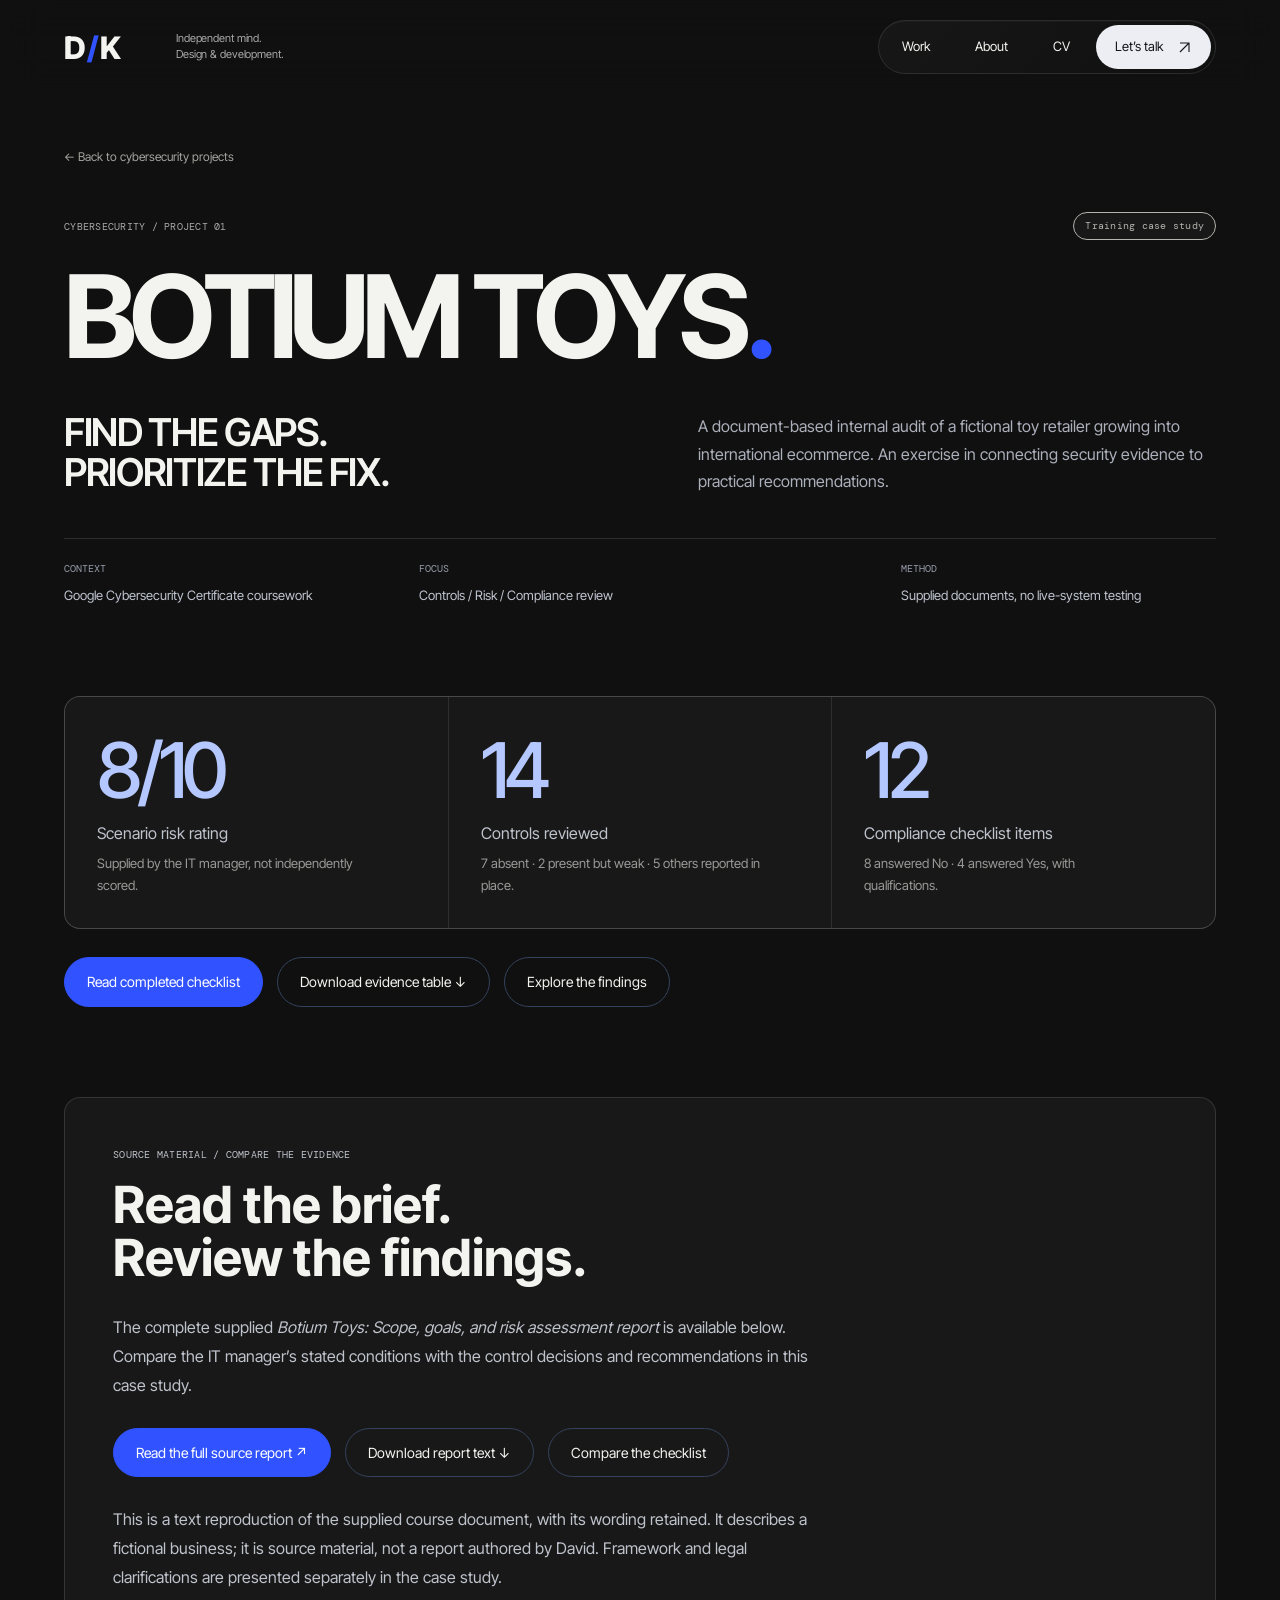
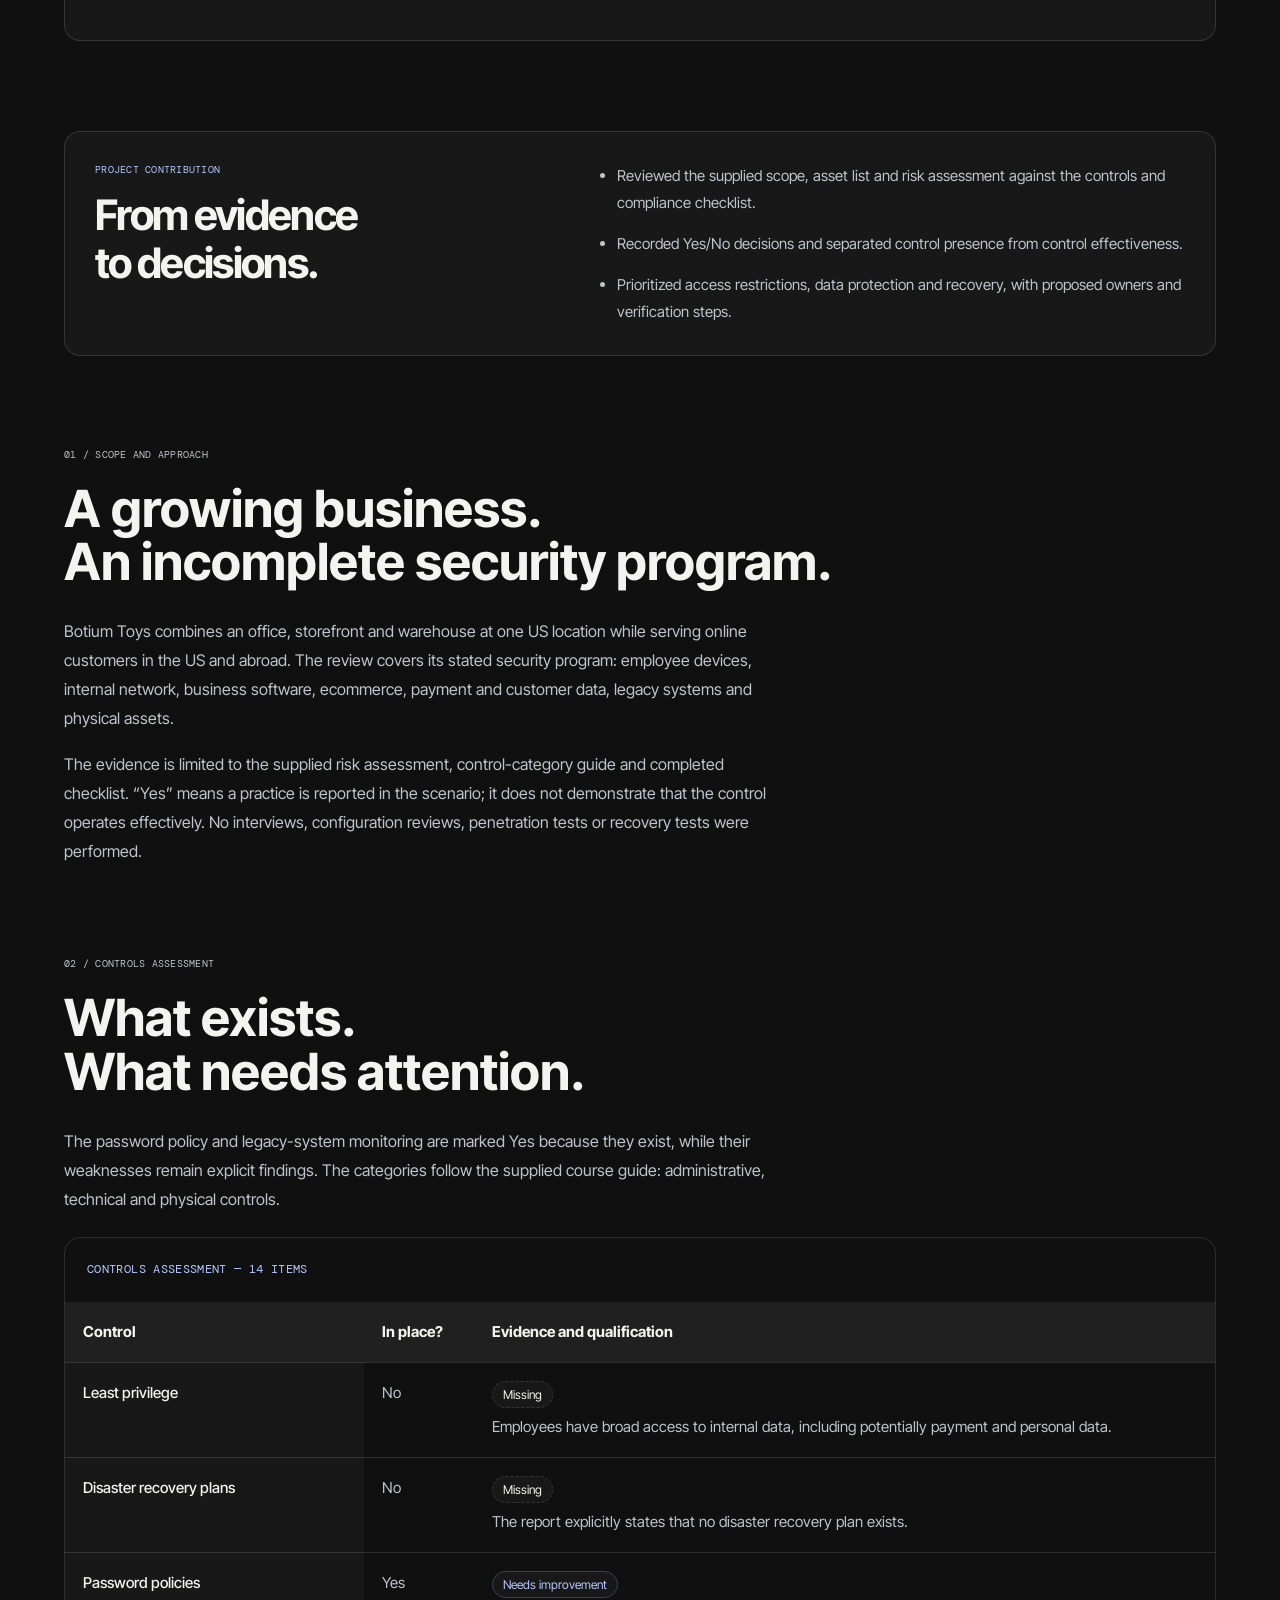
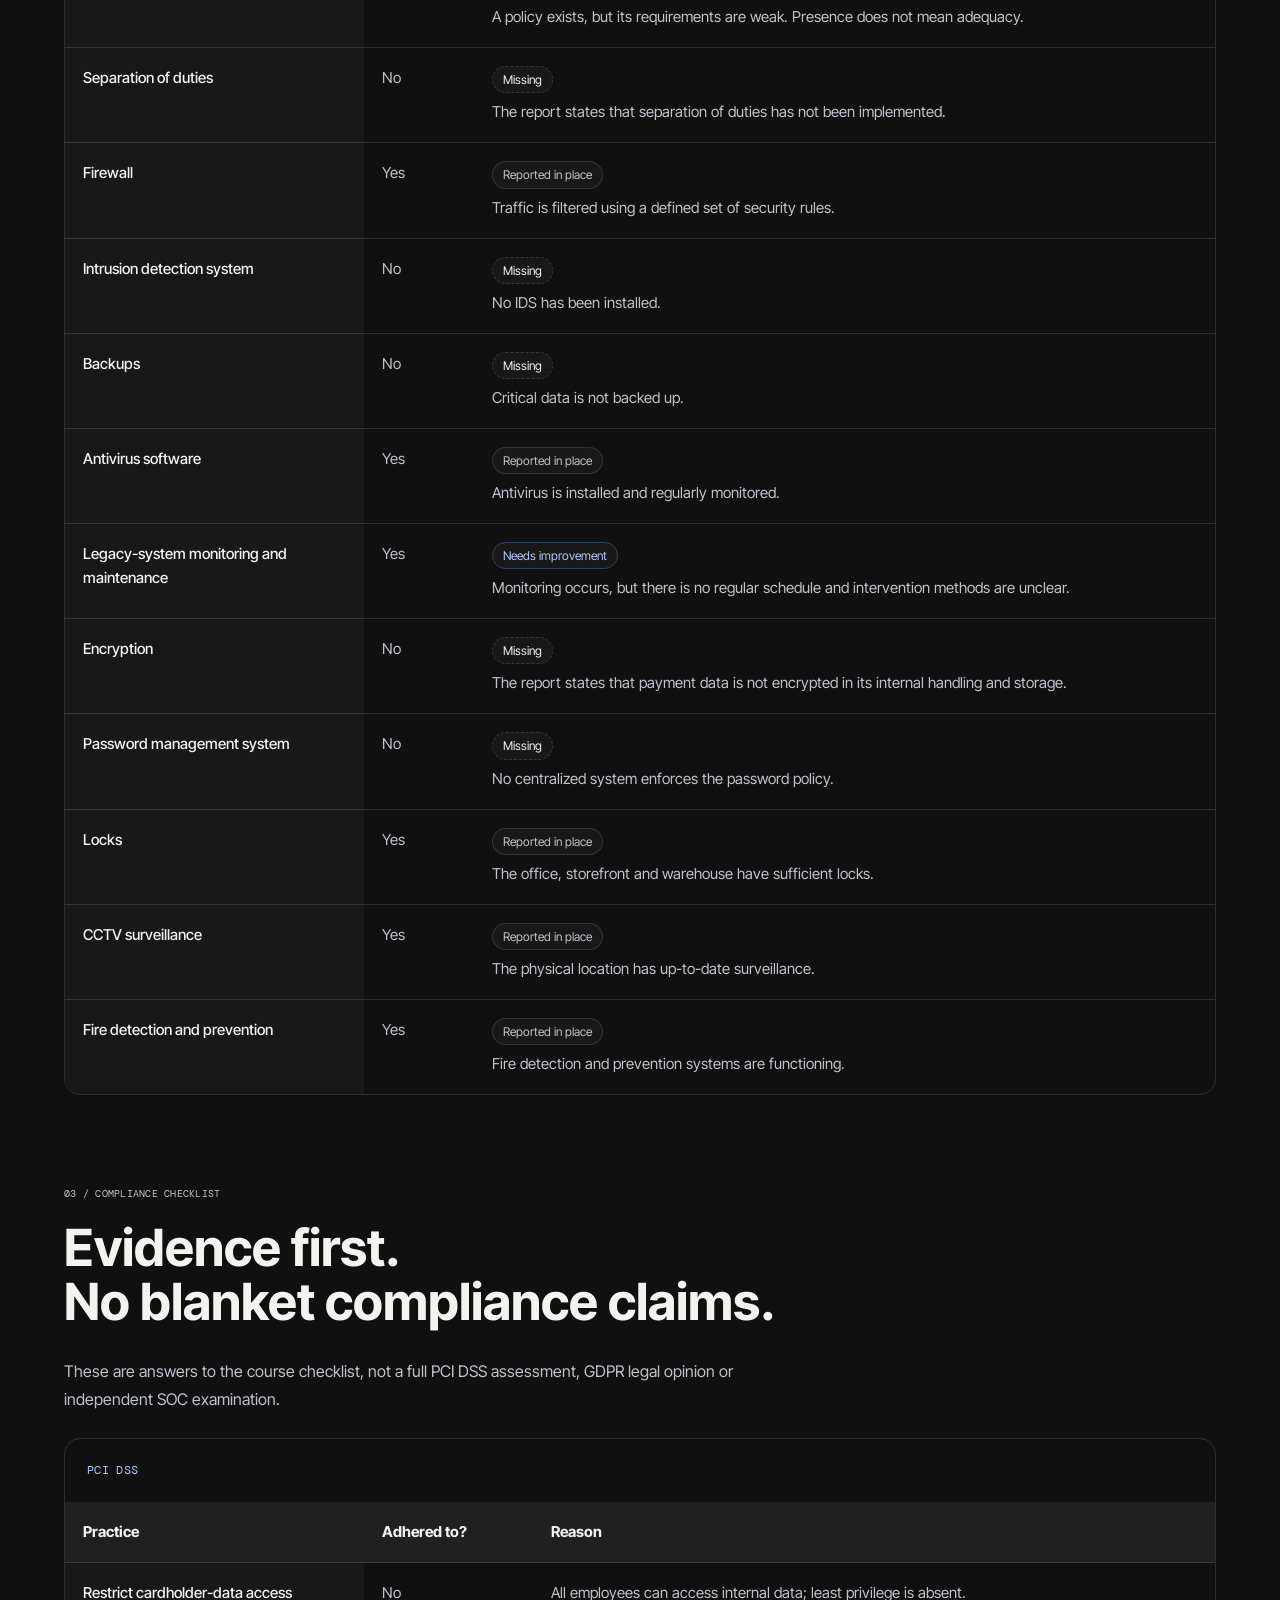
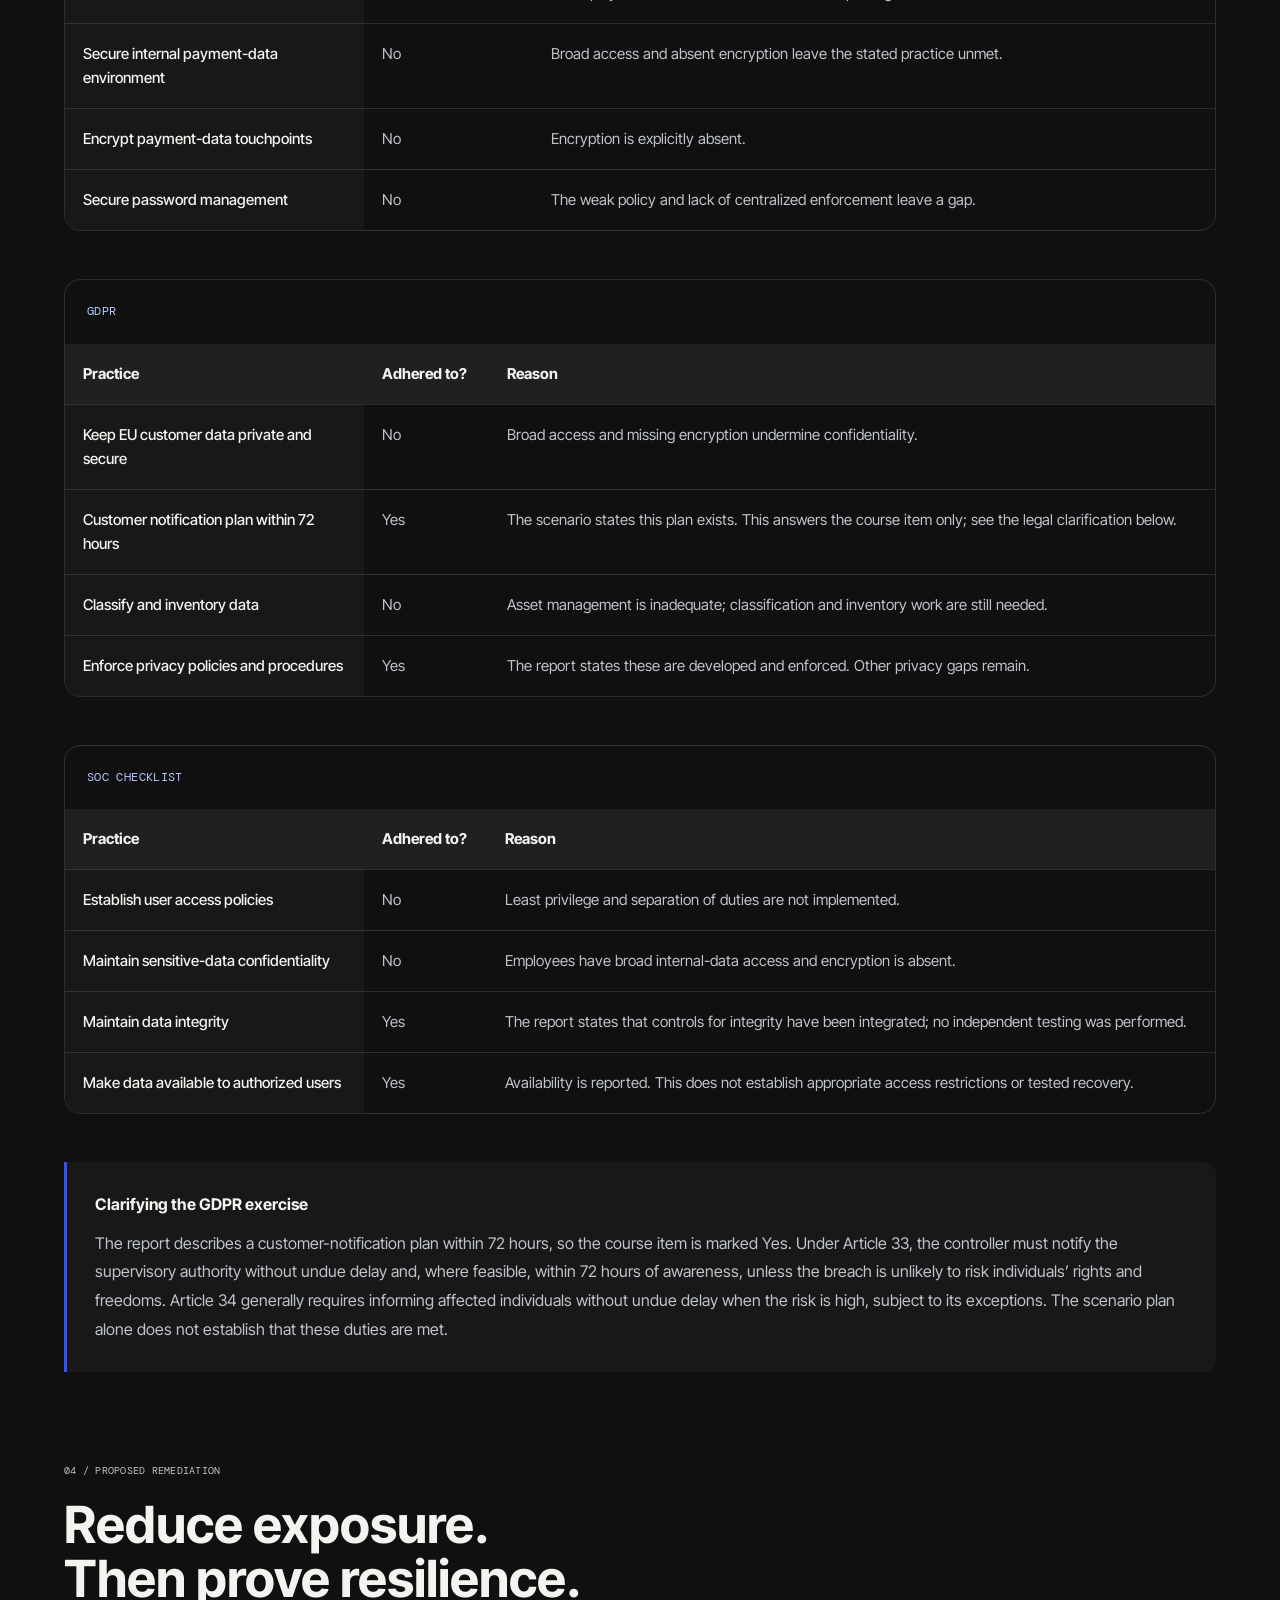
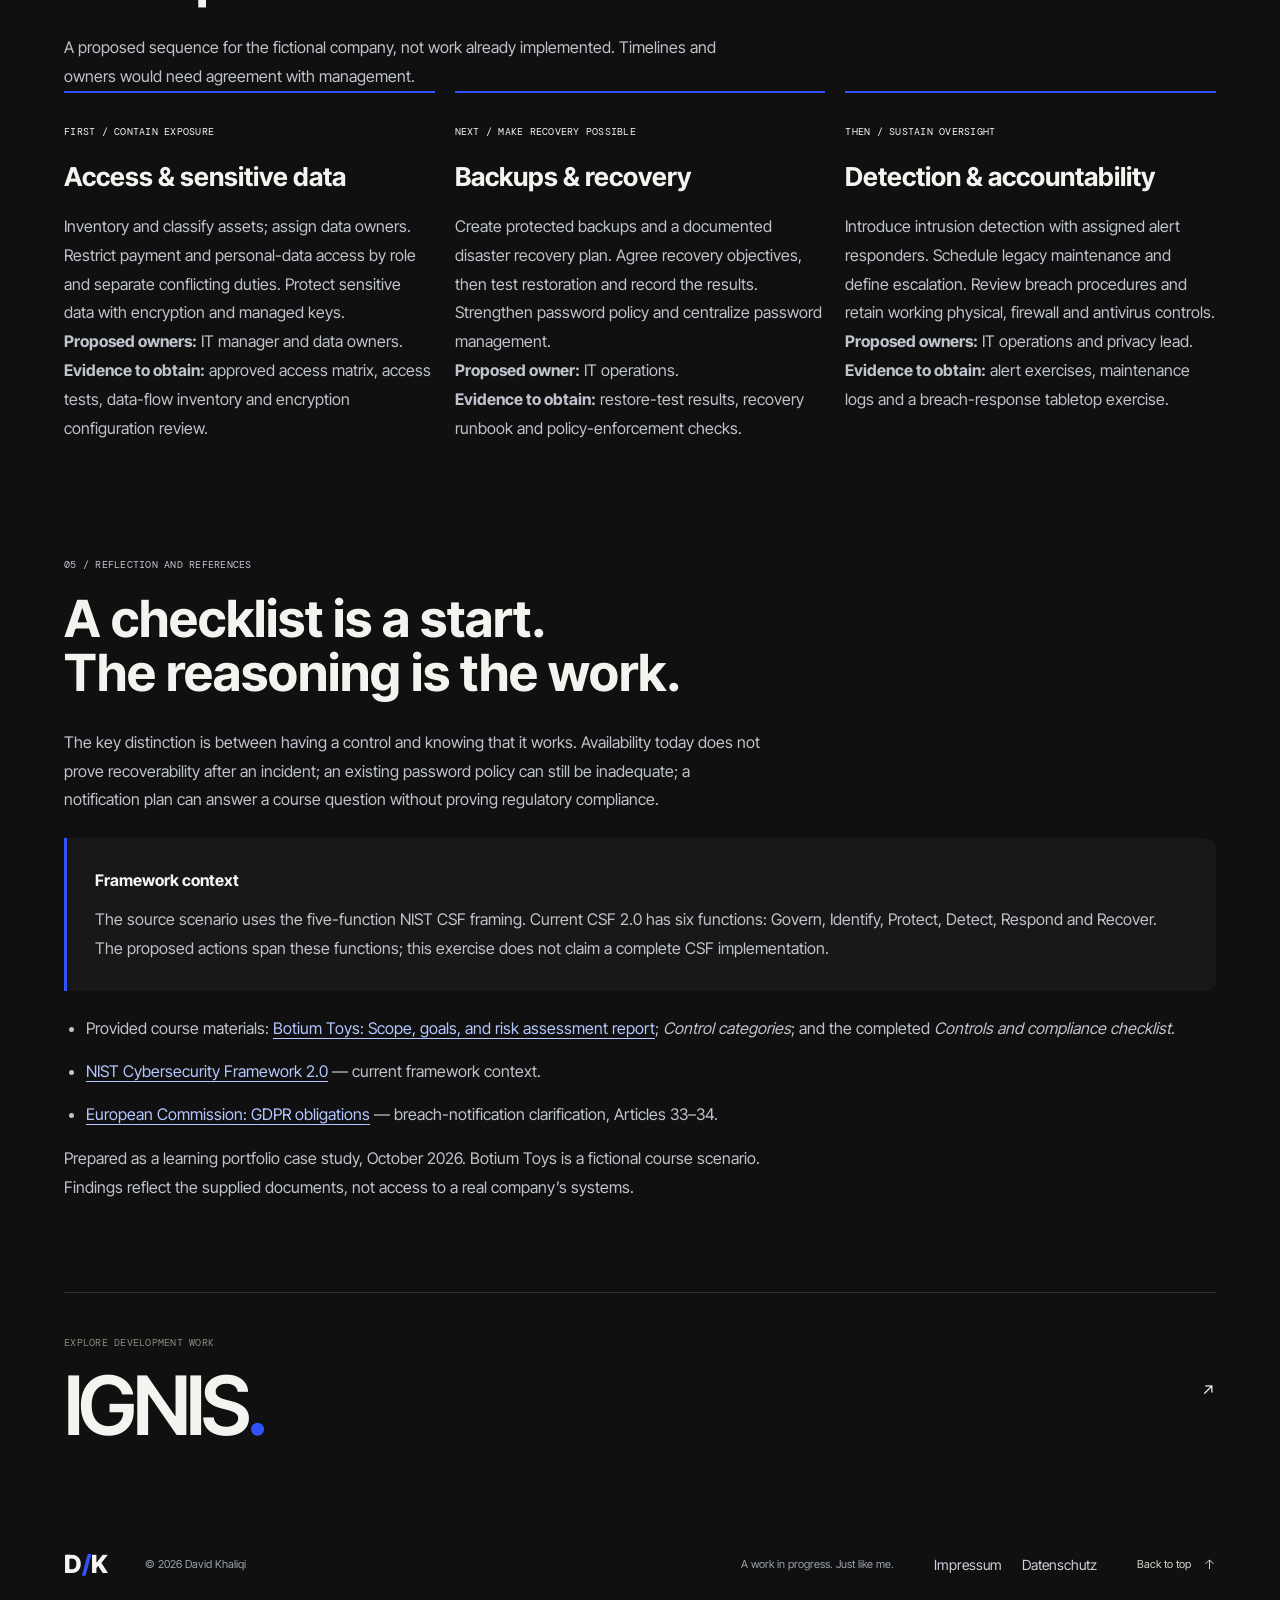
==== commit f0e418a6: "Align Botium with shared project design and publish supplied source report" ====
--- a/work/botium-audit/index.html
+++ b/work/botium-audit/index.html
@@ -1 +1 @@
-<!doctype html><html lang="en"><head><meta charset="utf-8"><meta name="viewport" content="width=device-width,initial-scale=1"><meta name="theme-color" content="#101010"><meta name="color-scheme" content="dark"><title>Botium Toys Security Audit — David Khaliqi</title><meta name="description" content="A document-based internal security audit of Botium Toys: controls, evidence, compliance gaps and prioritized recommendations."><meta property="og:title" content="Botium Toys Security Audit — David Khaliqi"><meta property="og:description" content="A document-based internal security audit of Botium Toys: controls, evidence, compliance gaps and prioritized recommendations."><meta property="og:type" content="website"><meta property="og:url" content="https://kletterrn.github.io/work/botium-audit/"><link rel="canonical" href="https://kletterrn.github.io/work/botium-audit/"><link rel="icon" href="/assets/favicon.svg?v=2" type="image/svg+xml"><link rel="stylesheet" href="/fonts.css"><link rel="stylesheet" href="/styles.css"><script src="/app.js" defer></script><link rel="stylesheet" href="/audit.css"></head><body id="top"><a class="skip" href="#main">Skip to content</a><div class="read-progress" aria-hidden="true"></div><header class="header"><div class="header-inner wrap"><a class="wordmark" href="/" aria-label="David Khaliqi, home">D<span>/</span>K</a><a class="header-role" href="/#about">Independent mind.<br>Design & development.</a><nav id="navigation" class="navigation" aria-label="Main navigation"><a href="/#work">Work</a><a href="/#about">About</a><a href="/cv/">CV</a><a href="/#contact">Let’s talk <svg class="icon" viewBox="0 0 20 20" aria-hidden="true"><path d="M4 16 16 4M4 4h12v12"/></svg></a></nav><button class="menu-toggle" aria-expanded="false" aria-controls="navigation" type="button"><span>Menu</span><i aria-hidden="true"></i></button></div></header><main id="main" class="case-main audit-page"><section class="case-hero wrap"><a class="case-back" href="/#cybersecurity">← Back to cybersecurity projects</a><div class="case-eyebrow"><p class="label">Cybersecurity / Project 01</p><span class="project-state">Training case study</span></div><h1>BOTIUM TOYS<span>.</span></h1><div class="case-lead"><h2>FIND THE GAPS.<br>PRIORITIZE THE FIX.</h2><p>A document-based internal audit of a fictional toy retailer growing into international ecommerce. An exercise in connecting security evidence to practical recommendations.</p></div><dl class="case-meta"><div><dt>Context</dt><dd>Google Cybersecurity Certificate coursework</dd></div><div><dt>Focus</dt><dd>Controls / Risk / Compliance review</dd></div><div><dt>Method</dt><dd>Supplied documents, no live-system testing</dd></div></dl></section><div class="wrap"><section class="audit-section" aria-label="Audit overview"><div class="audit-metrics"><div class="audit-metric"><strong>8/10</strong><p>Scenario risk rating</p><small>Supplied by the IT manager, not independently scored.</small></div><div class="audit-metric"><strong>14</strong><p>Controls reviewed</p><small>7 absent · 2 present but weak · 5 others reported in place.</small></div><div class="audit-metric"><strong>12</strong><p>Compliance checklist items</p><small>8 answered No · 4 answered Yes, with qualifications.</small></div></div><div class="audit-actions"><a href="#controls">Read completed checklist</a><a href="/assets/audit/botium-audit-evidence.csv" download>Download evidence table ↓</a><a href="#controls">Explore the findings</a></div></section><section class="case-contributions"><div><p class="label">Project contribution</p><h2>From evidence<br>to decisions.</h2></div><ul><li>Reviewed the supplied scope, asset list and risk assessment against the controls and compliance checklist.</li><li>Recorded Yes/No decisions and separated control presence from control effectiveness.</li><li>Prioritized access restrictions, data protection and recovery, with proposed owners and verification steps.</li></ul></section><section class="audit-section"><p class="label">01 / Scope and approach</p><h2>A growing business.<br>An incomplete security program.</h2><p>Botium Toys combines an office, storefront and warehouse at one US location while serving online customers in the US and abroad. The review covers its stated security program: employee devices, internal network, business software, ecommerce, payment and customer data, legacy systems and physical assets.</p><p>The evidence is limited to the supplied risk assessment, control-category guide and completed checklist. “Yes” means a practice is reported in the scenario; it does not demonstrate that the control operates effectively. No interviews, configuration reviews, penetration tests or recovery tests were performed.</p></section><section class="audit-section" id="controls"><p class="label">02 / Controls assessment</p><h2>What exists.<br>What needs attention.</h2><p>The password policy and legacy-system monitoring are marked Yes because they exist, while their weaknesses remain explicit findings. The categories follow the supplied course guide: administrative, technical and physical controls.</p><p class="audit-scroll-hint">Scroll the table sideways to read the evidence →</p><div class="audit-table-wrap" role="region" aria-label="Controls assessment table" tabindex="0"><table class="audit-table"><caption>Controls assessment — 14 items</caption><thead><tr><th scope="col">Control</th><th scope="col">In place?</th><th scope="col">Evidence and qualification</th></tr></thead><tbody><tr><th scope="row">Least privilege</th><td>No</td><td><span class="audit-status" data-status="missing">Missing</span><br>Employees have broad access to internal data, including potentially payment and personal data.</td></tr><tr><th scope="row">Disaster recovery plans</th><td>No</td><td><span class="audit-status" data-status="missing">Missing</span><br>The report explicitly states that no disaster recovery plan exists.</td></tr><tr><th scope="row">Password policies</th><td>Yes</td><td><span class="audit-status" data-status="improve">Needs improvement</span><br>A policy exists, but its requirements are weak. Presence does not mean adequacy.</td></tr><tr><th scope="row">Separation of duties</th><td>No</td><td><span class="audit-status" data-status="missing">Missing</span><br>The report states that separation of duties has not been implemented.</td></tr><tr><th scope="row">Firewall</th><td>Yes</td><td><span class="audit-status">Reported in place</span><br>Traffic is filtered using a defined set of security rules.</td></tr><tr><th scope="row">Intrusion detection system</th><td>No</td><td><span class="audit-status" data-status="missing">Missing</span><br>No IDS has been installed.</td></tr><tr><th scope="row">Backups</th><td>No</td><td><span class="audit-status" data-status="missing">Missing</span><br>Critical data is not backed up.</td></tr><tr><th scope="row">Antivirus software</th><td>Yes</td><td><span class="audit-status">Reported in place</span><br>Antivirus is installed and regularly monitored.</td></tr><tr><th scope="row">Legacy-system monitoring and maintenance</th><td>Yes</td><td><span class="audit-status" data-status="improve">Needs improvement</span><br>Monitoring occurs, but there is no regular schedule and intervention methods are unclear.</td></tr><tr><th scope="row">Encryption</th><td>No</td><td><span class="audit-status" data-status="missing">Missing</span><br>The report states that payment data is not encrypted in its internal handling and storage.</td></tr><tr><th scope="row">Password management system</th><td>No</td><td><span class="audit-status" data-status="missing">Missing</span><br>No centralized system enforces the password policy.</td></tr><tr><th scope="row">Locks</th><td>Yes</td><td><span class="audit-status">Reported in place</span><br>The office, storefront and warehouse have sufficient locks.</td></tr><tr><th scope="row">CCTV surveillance</th><td>Yes</td><td><span class="audit-status">Reported in place</span><br>The physical location has up-to-date surveillance.</td></tr><tr><th scope="row">Fire detection and prevention</th><td>Yes</td><td><span class="audit-status">Reported in place</span><br>Fire detection and prevention systems are functioning.</td></tr></tbody></table></div></section><section class="audit-section" id="compliance"><p class="label">03 / Compliance checklist</p><h2>Evidence first.<br>No blanket compliance claims.</h2><p>These are answers to the course checklist, not a full PCI DSS assessment, GDPR legal opinion or independent SOC examination.</p><p class="audit-scroll-hint">Scroll the table sideways to read the evidence →</p><div class="audit-table-wrap" role="region" aria-label="PCI DSS findings" tabindex="0"><table class="audit-table"><caption>PCI DSS</caption><thead><tr><th scope="col">Practice</th><th scope="col">Adhered to?</th><th scope="col">Reason</th></tr></thead><tbody><tr><th scope="row">Restrict cardholder-data access</th><td>No</td><td>All employees can access internal data; least privilege is absent.</td></tr><tr><th scope="row">Secure internal payment-data environment</th><td>No</td><td>Broad access and absent encryption leave the stated practice unmet.</td></tr><tr><th scope="row">Encrypt payment-data touchpoints</th><td>No</td><td>Encryption is explicitly absent.</td></tr><tr><th scope="row">Secure password management</th><td>No</td><td>The weak policy and lack of centralized enforcement leave a gap.</td></tr></tbody></table></div><br><p class="audit-scroll-hint">Scroll the table sideways to read the evidence →</p><div class="audit-table-wrap" role="region" aria-label="GDPR findings" tabindex="0"><table class="audit-table"><caption>GDPR</caption><thead><tr><th scope="col">Practice</th><th scope="col">Adhered to?</th><th scope="col">Reason</th></tr></thead><tbody><tr><th scope="row">Keep EU customer data private and secure</th><td>No</td><td>Broad access and missing encryption undermine confidentiality.</td></tr><tr><th scope="row">Customer notification plan within 72 hours</th><td>Yes</td><td>The scenario states this plan exists. This answers the course item only; see the legal clarification below.</td></tr><tr><th scope="row">Classify and inventory data</th><td>No</td><td>Asset management is inadequate; classification and inventory work are still needed.</td></tr><tr><th scope="row">Enforce privacy policies and procedures</th><td>Yes</td><td>The report states these are developed and enforced. Other privacy gaps remain.</td></tr></tbody></table></div><br><p class="audit-scroll-hint">Scroll the table sideways to read the evidence →</p><div class="audit-table-wrap" role="region" aria-label="SOC checklist findings" tabindex="0"><table class="audit-table"><caption>SOC checklist</caption><thead><tr><th scope="col">Practice</th><th scope="col">Adhered to?</th><th scope="col">Reason</th></tr></thead><tbody><tr><th scope="row">Establish user access policies</th><td>No</td><td>Least privilege and separation of duties are not implemented.</td></tr><tr><th scope="row">Maintain sensitive-data confidentiality</th><td>No</td><td>Employees have broad internal-data access and encryption is absent.</td></tr><tr><th scope="row">Maintain data integrity</th><td>Yes</td><td>The report states that controls for integrity have been integrated; no independent testing was performed.</td></tr><tr><th scope="row">Make data available to authorized users</th><td>Yes</td><td>Availability is reported. This does not establish appropriate access restrictions or tested recovery.</td></tr></tbody></table></div><br><div class="audit-note"><strong>Clarifying the GDPR exercise</strong><p>The report describes a customer-notification plan within 72 hours, so the course item is marked Yes. Under Article 33, the controller must notify the supervisory authority without undue delay and, where feasible, within 72 hours of awareness, unless the breach is unlikely to risk individuals’ rights and freedoms. Article 34 generally requires informing affected individuals without undue delay when the risk is high, subject to its exceptions. The scenario plan alone does not establish that these duties are met.</p></div></section><section class="audit-section"><p class="label">04 / Proposed remediation</p><h2>Reduce exposure.<br>Then prove resilience.</h2><p>A proposed sequence for the fictional company, not work already implemented. Timelines and owners would need agreement with management.</p><div class="audit-priorities"><article class="audit-priority"><span class="label">First / Contain exposure</span><h3>Access & sensitive data</h3><p>Inventory and classify assets; assign data owners. Restrict payment and personal-data access by role and separate conflicting duties. Protect sensitive data with encryption and managed keys.</p><p><b>Proposed owners:</b> IT manager and data owners.<br><b>Evidence to obtain:</b> approved access matrix, access tests, data-flow inventory and encryption configuration review.</p></article><article class="audit-priority"><span class="label">Next / Make recovery possible</span><h3>Backups & recovery</h3><p>Create protected backups and a documented disaster recovery plan. Agree recovery objectives, then test restoration and record the results. Strengthen password policy and centralize password management.</p><p><b>Proposed owner:</b> IT operations.<br><b>Evidence to obtain:</b> restore-test results, recovery runbook and policy-enforcement checks.</p></article><article class="audit-priority"><span class="label">Then / Sustain oversight</span><h3>Detection & accountability</h3><p>Introduce intrusion detection with assigned alert responders. Schedule legacy maintenance and define escalation. Review breach procedures and retain working physical, firewall and antivirus controls.</p><p><b>Proposed owners:</b> IT operations and privacy lead.<br><b>Evidence to obtain:</b> alert exercises, maintenance logs and a breach-response tabletop exercise.</p></article></div></section><section class="audit-section"><p class="label">05 / Reflection and references</p><h2>A checklist is a start.<br>The reasoning is the work.</h2><p>The key distinction is between having a control and knowing that it works. Availability today does not prove recoverability after an incident; an existing password policy can still be inadequate; a notification plan can answer a course question without proving regulatory compliance.</p><div class="audit-note"><strong>Framework context</strong><p>The source scenario uses the five-function NIST CSF framing. Current CSF 2.0 has six functions: Govern, Identify, Protect, Detect, Respond and Recover. The proposed actions span these functions; this exercise does not claim a complete CSF implementation.</p></div><ul class="audit-sources"><li>Provided course materials: <em>Botium Toys: Scope, goals, and risk assessment report</em>; <em>Control categories</em>; and the completed <em>Controls and compliance checklist</em>.</li><li><a href="https://nvlpubs.nist.gov/nistpubs/CSWP/NIST.CSWP.29.pdf">NIST Cybersecurity Framework 2.0</a> — current framework context.</li><li><a href="https://commission.europa.eu/law/law-topic/data-protection/information-business-and-organisations/obligations_en">European Commission: GDPR obligations</a> — breach-notification clarification, Articles 33–34.</li></ul><p>Prepared as a learning portfolio case study, October 2026. Botium Toys is a fictional course scenario. Findings reflect the supplied documents, not access to a real company’s systems.</p></section><a class="next-work" href="/work/ignis/"><div><p class="label">Explore development work</p><h2>IGNIS<span>.</span></h2></div><span aria-hidden="true">↗</span></a></div></main><footer class="footer wrap"><a class="wordmark" href="/" aria-label="Home">D<span>/</span>K</a><span>© 2026 David Khaliqi</span><span class="footer-note">A work in progress. Just like me.</span><nav class="legal-links" aria-label="Rechtliches"><a href="/impressum/">Impressum</a><a href="/datenschutz/">Datenschutz</a></nav><a class="back-top" href="#top">Back to top <svg class="icon" viewBox="0 0 20 20" aria-hidden="true"><path d="M10 17V3m-6 6 6-6 6 6"/></svg></a></footer></body></html>+<!doctype html><html lang="en"><head><meta charset="utf-8"><meta name="viewport" content="width=device-width,initial-scale=1"><meta name="theme-color" content="#101010"><meta name="color-scheme" content="dark"><title>Botium Toys Security Audit — David Khaliqi</title><meta name="description" content="A document-based internal security audit of Botium Toys: controls, evidence, compliance gaps and prioritized recommendations."><meta property="og:title" content="Botium Toys Security Audit — David Khaliqi"><meta property="og:description" content="A document-based internal security audit of Botium Toys: controls, evidence, compliance gaps and prioritized recommendations."><meta property="og:type" content="website"><meta property="og:url" content="https://kletterrn.github.io/work/botium-audit/"><link rel="canonical" href="https://kletterrn.github.io/work/botium-audit/"><link rel="icon" href="/assets/favicon.svg?v=2" type="image/svg+xml"><link rel="stylesheet" href="/fonts.css"><link rel="stylesheet" href="/styles.css"><script src="/app.js" defer></script><link rel="stylesheet" href="/audit.css"></head><body id="top"><a class="skip" href="#main">Skip to content</a><div class="read-progress" aria-hidden="true"></div><header class="header"><div class="header-inner wrap"><a class="wordmark" href="/" aria-label="David Khaliqi, home">D<span>/</span>K</a><a class="header-role" href="/#about">Independent mind.<br>Design & development.</a><nav id="navigation" class="navigation" aria-label="Main navigation"><a href="/#work">Work</a><a href="/#about">About</a><a href="/cv/">CV</a><a href="/#contact">Let’s talk <svg class="icon" viewBox="0 0 20 20" aria-hidden="true"><path d="M4 16 16 4M4 4h12v12"/></svg></a></nav><button class="menu-toggle" aria-expanded="false" aria-controls="navigation" type="button"><span>Menu</span><i aria-hidden="true"></i></button></div></header><main id="main" class="case-main audit-page"><section class="case-hero wrap"><a class="case-back" href="/#cybersecurity">← Back to cybersecurity projects</a><div class="case-eyebrow"><p class="label">Cybersecurity / Project 01</p><span class="project-state">Training case study</span></div><h1>BOTIUM TOYS<span>.</span></h1><div class="case-lead"><h2>FIND THE GAPS.<br>PRIORITIZE THE FIX.</h2><p>A document-based internal audit of a fictional toy retailer growing into international ecommerce. An exercise in connecting security evidence to practical recommendations.</p></div><dl class="case-meta"><div><dt>Context</dt><dd>Google Cybersecurity Certificate coursework</dd></div><div><dt>Focus</dt><dd>Controls / Risk / Compliance review</dd></div><div><dt>Method</dt><dd>Supplied documents, no live-system testing</dd></div></dl></section><div class="wrap"><section class="audit-section" aria-label="Audit overview"><div class="audit-metrics"><div class="audit-metric"><strong>8/10</strong><p>Scenario risk rating</p><small>Supplied by the IT manager, not independently scored.</small></div><div class="audit-metric"><strong>14</strong><p>Controls reviewed</p><small>7 absent · 2 present but weak · 5 others reported in place.</small></div><div class="audit-metric"><strong>12</strong><p>Compliance checklist items</p><small>8 answered No · 4 answered Yes, with qualifications.</small></div></div><div class="audit-actions"><a href="#controls">Read completed checklist</a><a href="/assets/audit/botium-audit-evidence.csv" download>Download evidence table ↓</a><a href="#controls">Explore the findings</a></div></section><section class="audit-section audit-resources" id="source-report"><p class="label">Source material / Compare the evidence</p><h2>Read the brief.<br>Review the findings.</h2><p>The complete supplied <em>Botium Toys: Scope, goals, and risk assessment report</em> is available below. Compare the IT manager’s stated conditions with the control decisions and recommendations in this case study.</p><div class="audit-actions"><a href="/work/botium-audit/scope-report/">Read the full source report ↗</a><a href="/assets/audit/botium-scope-risk-report.txt" download>Download report text ↓</a><a href="#controls">Compare the checklist</a></div><p>This is a text reproduction of the supplied course document, with its wording retained. It describes a fictional business; it is source material, not a report authored by David. Framework and legal clarifications are presented separately in the case study.</p></section><section class="case-contributions"><div><p class="label">Project contribution</p><h2>From evidence<br>to decisions.</h2></div><ul><li>Reviewed the supplied scope, asset list and risk assessment against the controls and compliance checklist.</li><li>Recorded Yes/No decisions and separated control presence from control effectiveness.</li><li>Prioritized access restrictions, data protection and recovery, with proposed owners and verification steps.</li></ul></section><section class="audit-section"><p class="label">01 / Scope and approach</p><h2>A growing business.<br>An incomplete security program.</h2><p>Botium Toys combines an office, storefront and warehouse at one US location while serving online customers in the US and abroad. The review covers its stated security program: employee devices, internal network, business software, ecommerce, payment and customer data, legacy systems and physical assets.</p><p>The evidence is limited to the supplied risk assessment, control-category guide and completed checklist. “Yes” means a practice is reported in the scenario; it does not demonstrate that the control operates effectively. No interviews, configuration reviews, penetration tests or recovery tests were performed.</p></section><section class="audit-section" id="controls"><p class="label">02 / Controls assessment</p><h2>What exists.<br>What needs attention.</h2><p>The password policy and legacy-system monitoring are marked Yes because they exist, while their weaknesses remain explicit findings. The categories follow the supplied course guide: administrative, technical and physical controls.</p><p class="audit-scroll-hint">Scroll the table sideways to read the evidence →</p><div class="audit-table-wrap" role="region" aria-label="Controls assessment table" tabindex="0"><table class="audit-table"><caption>Controls assessment — 14 items</caption><thead><tr><th scope="col">Control</th><th scope="col">In place?</th><th scope="col">Evidence and qualification</th></tr></thead><tbody><tr><th scope="row">Least privilege</th><td>No</td><td><span class="audit-status" data-status="missing">Missing</span><br>Employees have broad access to internal data, including potentially payment and personal data.</td></tr><tr><th scope="row">Disaster recovery plans</th><td>No</td><td><span class="audit-status" data-status="missing">Missing</span><br>The report explicitly states that no disaster recovery plan exists.</td></tr><tr><th scope="row">Password policies</th><td>Yes</td><td><span class="audit-status" data-status="improve">Needs improvement</span><br>A policy exists, but its requirements are weak. Presence does not mean adequacy.</td></tr><tr><th scope="row">Separation of duties</th><td>No</td><td><span class="audit-status" data-status="missing">Missing</span><br>The report states that separation of duties has not been implemented.</td></tr><tr><th scope="row">Firewall</th><td>Yes</td><td><span class="audit-status">Reported in place</span><br>Traffic is filtered using a defined set of security rules.</td></tr><tr><th scope="row">Intrusion detection system</th><td>No</td><td><span class="audit-status" data-status="missing">Missing</span><br>No IDS has been installed.</td></tr><tr><th scope="row">Backups</th><td>No</td><td><span class="audit-status" data-status="missing">Missing</span><br>Critical data is not backed up.</td></tr><tr><th scope="row">Antivirus software</th><td>Yes</td><td><span class="audit-status">Reported in place</span><br>Antivirus is installed and regularly monitored.</td></tr><tr><th scope="row">Legacy-system monitoring and maintenance</th><td>Yes</td><td><span class="audit-status" data-status="improve">Needs improvement</span><br>Monitoring occurs, but there is no regular schedule and intervention methods are unclear.</td></tr><tr><th scope="row">Encryption</th><td>No</td><td><span class="audit-status" data-status="missing">Missing</span><br>The report states that payment data is not encrypted in its internal handling and storage.</td></tr><tr><th scope="row">Password management system</th><td>No</td><td><span class="audit-status" data-status="missing">Missing</span><br>No centralized system enforces the password policy.</td></tr><tr><th scope="row">Locks</th><td>Yes</td><td><span class="audit-status">Reported in place</span><br>The office, storefront and warehouse have sufficient locks.</td></tr><tr><th scope="row">CCTV surveillance</th><td>Yes</td><td><span class="audit-status">Reported in place</span><br>The physical location has up-to-date surveillance.</td></tr><tr><th scope="row">Fire detection and prevention</th><td>Yes</td><td><span class="audit-status">Reported in place</span><br>Fire detection and prevention systems are functioning.</td></tr></tbody></table></div></section><section class="audit-section" id="compliance"><p class="label">03 / Compliance checklist</p><h2>Evidence first.<br>No blanket compliance claims.</h2><p>These are answers to the course checklist, not a full PCI DSS assessment, GDPR legal opinion or independent SOC examination.</p><p class="audit-scroll-hint">Scroll the table sideways to read the evidence →</p><div class="audit-table-wrap" role="region" aria-label="PCI DSS findings" tabindex="0"><table class="audit-table"><caption>PCI DSS</caption><thead><tr><th scope="col">Practice</th><th scope="col">Adhered to?</th><th scope="col">Reason</th></tr></thead><tbody><tr><th scope="row">Restrict cardholder-data access</th><td>No</td><td>All employees can access internal data; least privilege is absent.</td></tr><tr><th scope="row">Secure internal payment-data environment</th><td>No</td><td>Broad access and absent encryption leave the stated practice unmet.</td></tr><tr><th scope="row">Encrypt payment-data touchpoints</th><td>No</td><td>Encryption is explicitly absent.</td></tr><tr><th scope="row">Secure password management</th><td>No</td><td>The weak policy and lack of centralized enforcement leave a gap.</td></tr></tbody></table></div><br><p class="audit-scroll-hint">Scroll the table sideways to read the evidence →</p><div class="audit-table-wrap" role="region" aria-label="GDPR findings" tabindex="0"><table class="audit-table"><caption>GDPR</caption><thead><tr><th scope="col">Practice</th><th scope="col">Adhered to?</th><th scope="col">Reason</th></tr></thead><tbody><tr><th scope="row">Keep EU customer data private and secure</th><td>No</td><td>Broad access and missing encryption undermine confidentiality.</td></tr><tr><th scope="row">Customer notification plan within 72 hours</th><td>Yes</td><td>The scenario states this plan exists. This answers the course item only; see the legal clarification below.</td></tr><tr><th scope="row">Classify and inventory data</th><td>No</td><td>Asset management is inadequate; classification and inventory work are still needed.</td></tr><tr><th scope="row">Enforce privacy policies and procedures</th><td>Yes</td><td>The report states these are developed and enforced. Other privacy gaps remain.</td></tr></tbody></table></div><br><p class="audit-scroll-hint">Scroll the table sideways to read the evidence →</p><div class="audit-table-wrap" role="region" aria-label="SOC checklist findings" tabindex="0"><table class="audit-table"><caption>SOC checklist</caption><thead><tr><th scope="col">Practice</th><th scope="col">Adhered to?</th><th scope="col">Reason</th></tr></thead><tbody><tr><th scope="row">Establish user access policies</th><td>No</td><td>Least privilege and separation of duties are not implemented.</td></tr><tr><th scope="row">Maintain sensitive-data confidentiality</th><td>No</td><td>Employees have broad internal-data access and encryption is absent.</td></tr><tr><th scope="row">Maintain data integrity</th><td>Yes</td><td>The report states that controls for integrity have been integrated; no independent testing was performed.</td></tr><tr><th scope="row">Make data available to authorized users</th><td>Yes</td><td>Availability is reported. This does not establish appropriate access restrictions or tested recovery.</td></tr></tbody></table></div><br><div class="audit-note"><strong>Clarifying the GDPR exercise</strong><p>The report describes a customer-notification plan within 72 hours, so the course item is marked Yes. Under Article 33, the controller must notify the supervisory authority without undue delay and, where feasible, within 72 hours of awareness, unless the breach is unlikely to risk individuals’ rights and freedoms. Article 34 generally requires informing affected individuals without undue delay when the risk is high, subject to its exceptions. The scenario plan alone does not establish that these duties are met.</p></div></section><section class="audit-section"><p class="label">04 / Proposed remediation</p><h2>Reduce exposure.<br>Then prove resilience.</h2><p>A proposed sequence for the fictional company, not work already implemented. Timelines and owners would need agreement with management.</p><div class="audit-priorities"><article class="audit-priority"><span class="label">First / Contain exposure</span><h3>Access & sensitive data</h3><p>Inventory and classify assets; assign data owners. Restrict payment and personal-data access by role and separate conflicting duties. Protect sensitive data with encryption and managed keys.</p><p><b>Proposed owners:</b> IT manager and data owners.<br><b>Evidence to obtain:</b> approved access matrix, access tests, data-flow inventory and encryption configuration review.</p></article><article class="audit-priority"><span class="label">Next / Make recovery possible</span><h3>Backups & recovery</h3><p>Create protected backups and a documented disaster recovery plan. Agree recovery objectives, then test restoration and record the results. Strengthen password policy and centralize password management.</p><p><b>Proposed owner:</b> IT operations.<br><b>Evidence to obtain:</b> restore-test results, recovery runbook and policy-enforcement checks.</p></article><article class="audit-priority"><span class="label">Then / Sustain oversight</span><h3>Detection & accountability</h3><p>Introduce intrusion detection with assigned alert responders. Schedule legacy maintenance and define escalation. Review breach procedures and retain working physical, firewall and antivirus controls.</p><p><b>Proposed owners:</b> IT operations and privacy lead.<br><b>Evidence to obtain:</b> alert exercises, maintenance logs and a breach-response tabletop exercise.</p></article></div></section><section class="audit-section"><p class="label">05 / Reflection and references</p><h2>A checklist is a start.<br>The reasoning is the work.</h2><p>The key distinction is between having a control and knowing that it works. Availability today does not prove recoverability after an incident; an existing password policy can still be inadequate; a notification plan can answer a course question without proving regulatory compliance.</p><div class="audit-note"><strong>Framework context</strong><p>The source scenario uses the five-function NIST CSF framing. Current CSF 2.0 has six functions: Govern, Identify, Protect, Detect, Respond and Recover. The proposed actions span these functions; this exercise does not claim a complete CSF implementation.</p></div><ul class="audit-sources"><li>Provided course materials: <a href="/work/botium-audit/scope-report/">Botium Toys: Scope, goals, and risk assessment report</a>; <em>Control categories</em>; and the completed <em>Controls and compliance checklist</em>.</li><li><a href="https://nvlpubs.nist.gov/nistpubs/CSWP/NIST.CSWP.29.pdf">NIST Cybersecurity Framework 2.0</a> — current framework context.</li><li><a href="https://commission.europa.eu/law/law-topic/data-protection/information-business-and-organisations/obligations_en">European Commission: GDPR obligations</a> — breach-notification clarification, Articles 33–34.</li></ul><p>Prepared as a learning portfolio case study, October 2026. Botium Toys is a fictional course scenario. Findings reflect the supplied documents, not access to a real company’s systems.</p></section><a class="next-work" href="/work/ignis/"><div><p class="label">Explore development work</p><h2>IGNIS<span>.</span></h2></div><span aria-hidden="true">↗</span></a></div></main><footer class="footer wrap"><a class="wordmark" href="/" aria-label="Home">D<span>/</span>K</a><span>© 2026 David Khaliqi</span><span class="footer-note">A work in progress. Just like me.</span><nav class="legal-links" aria-label="Rechtliches"><a href="/impressum/">Impressum</a><a href="/datenschutz/">Datenschutz</a></nav><a class="back-top" href="#top">Back to top <svg class="icon" viewBox="0 0 20 20" aria-hidden="true"><path d="M10 17V3m-6 6 6-6 6 6"/></svg></a></footer></body></html>
--- a/audit.css
+++ b/audit.css
@@ -1,15 +1,12 @@
-
-/* Botium audit: an editorial security case study */
-.audit-card{display:grid;grid-template-columns:1fr 1fr;gap:36px;background:radial-gradient(ellipse at 85% 15%,#53476c,#242130 70%);border:1px solid #77718b;border-radius:8px;padding:clamp(24px,4vw,64px);color:#f5f1ff;position:relative;overflow:hidden;text-decoration:none;min-height:420px;align-items:center}
-.audit-card h3{font-size:clamp(44px,6vw,96px);line-height:.94;letter-spacing:-.05em;margin:28px 0}.audit-card p{max-width:35ch}.audit-board{border:1px solid #8d83a9;background:#14131ccc;padding:28px;border-radius:8px;transform:rotate(-3deg);transition:transform .5s}.audit-card:hover .audit-board{transform:rotate(0) translateY(-5px)}.audit-board strong{display:block;font-size:72px;font-weight:500;letter-spacing:-.06em}.audit-board small{color:#bbb1ca}.audit-board-row{display:flex;justify-content:space-between;gap:16px;padding:16px 0;border-top:1px solid #575065}.audit-dot{color:#dfbbff}.audit-section{margin:90px 0}.audit-section h2{font-size:clamp(32px,4vw,60px);line-height:1.05;margin:18px 0 28px}.audit-section>p{max-width:78ch;line-height:1.8;color:var(--text-secondary)}.audit-metrics{display:grid;grid-template-columns:repeat(3,1fr);gap:1px;background:var(--line);border:1px solid var(--line)}.audit-metric{padding:32px;background:var(--surface)}.audit-metric strong{font-size:clamp(42px,6vw,80px);display:block;color:var(--accent-soft)}.audit-metric p{margin:8px 0;color:var(--text-secondary)}.audit-actions{display:flex;flex-wrap:wrap;gap:14px;margin:28px 0}.audit-actions a{border:1px solid var(--line-accent);border-radius:40px;padding:14px 22px;text-decoration:none}.audit-actions a:hover{background:var(--accent-soft);color:var(--bg)}.audit-table-wrap{overflow:auto;border:1px solid var(--line);border-radius:8px}.audit-table{border-collapse:collapse;width:100%;font-size:15px;line-height:1.6}.audit-table th,.audit-table td{text-align:left;padding:18px;vertical-align:top;border-bottom:1px solid var(--line)}.audit-table th{color:var(--text);background:var(--surface-raised)}.audit-table th:first-child{width:26%}.audit-table td:nth-child(2){white-space:nowrap}.audit-table caption{text-align:left;padding:18px;font-size:20px}.audit-status{display:inline-block;font-size:12px;border:1px solid var(--line-accent);border-radius:20px;padding:3px 10px;margin-bottom:7px;color:var(--accent-soft)}.audit-priorities{display:grid;grid-template-columns:repeat(3,1fr);gap:20px}.audit-priority{border-top:2px solid var(--blue);padding:24px 0}.audit-priority h3{font-size:26px;margin:16px 0}.audit-priority p{line-height:1.8;color:var(--text-secondary)}.audit-note{padding:28px;border-left:3px solid var(--blue);background:var(--surface);margin:24px 0;line-height:1.8}.audit-sources li{margin:16px 0;line-height:1.7}.audit-sources a{text-decoration:underline;text-underline-offset:4px}.audit-page .case-hero h1{font-size:clamp(52px,9vw,144px)}.audit-page .case-hero h1 span{color:var(--blue)}.audit-card:focus-visible,.audit-actions a:focus-visible{outline:3px solid var(--focus);outline-offset:5px}@media(max-width:760px){.audit-card{grid-template-columns:1fr;min-height:0}.audit-board{transform:none}.audit-metrics,.audit-priorities{grid-template-columns:1fr}.audit-section{margin:60px 0}.audit-table{min-width:580px}.audit-metric{padding:24px}}@media(prefers-reduced-motion:reduce){.audit-board{transition:none;transform:none!important}}@media print{.header,.footer,.audit-actions,.case-back{display:none}.audit-page{color:#000;background:white}.audit-page *{color:#000!important;background:white!important}.audit-table{font-size:10pt}.audit-table-wrap{overflow:visible}.audit-section{margin:25px 0}}
+.audit-section{margin:90px 0}.audit-section h2{font-size:clamp(32px,4vw,60px);line-height:1.05;margin:18px 0 28px}.audit-section>p{max-width:78ch;line-height:1.8;color:var(--text-secondary)}.audit-metrics{display:grid;grid-template-columns:repeat(3,1fr);gap:1px;background:var(--line);border:1px solid var(--line)}.audit-metric{padding:32px;background:var(--surface)}.audit-metric strong{font-size:clamp(42px,6vw,80px);display:block;color:var(--accent-soft)}.audit-metric p{margin:8px 0;color:var(--text-secondary)}.audit-actions{display:flex;flex-wrap:wrap;gap:14px;margin:28px 0}.audit-actions a{border:1px solid var(--line-accent);border-radius:40px;padding:14px 22px;text-decoration:none}.audit-actions a:hover{background:var(--accent-soft);color:var(--bg)}.audit-table-wrap{overflow:auto;border:1px solid var(--line);border-radius:8px}.audit-table{border-collapse:collapse;width:100%;font-size:15px;line-height:1.6}.audit-table th,.audit-table td{text-align:left;padding:18px;vertical-align:top;border-bottom:1px solid var(--line)}.audit-table th{color:var(--text);background:var(--surface-raised)}.audit-table th:first-child{width:26%}.audit-table td:nth-child(2){white-space:nowrap}.audit-table caption{text-align:left;padding:18px;font-size:20px}.audit-status{display:inline-block;font-size:12px;border:1px solid var(--line-accent);border-radius:20px;padding:3px 10px;margin-bottom:7px;color:var(--accent-soft)}.audit-priorities{display:grid;grid-template-columns:repeat(3,1fr);gap:20px}.audit-priority{border-top:2px solid var(--blue);padding:24px 0}.audit-priority h3{font-size:26px;margin:16px 0}.audit-priority p{line-height:1.8;color:var(--text-secondary)}.audit-note{padding:28px;border-left:3px solid var(--blue);background:var(--surface);margin:24px 0;line-height:1.8}.audit-sources li{margin:16px 0;line-height:1.7}.audit-sources a{text-decoration:underline;text-underline-offset:4px}.audit-page .case-hero h1{font-size:clamp(52px,9vw,144px)}.audit-page .case-hero h1 span{color:var(--blue)}@media(max-width:760px){.audit-metrics,.audit-priorities{grid-template-columns:1fr}.audit-section{margin:60px 0}.audit-table{min-width:580px}.audit-metric{padding:24px}}@media(prefers-reduced-motion:reduce){}@media print{.header,.footer,.audit-actions,.case-back{display:none}.audit-page{color:#000;background:white}.audit-page *{color:#000!important;background:white!important}.audit-table{font-size:10pt}.audit-table-wrap{overflow:visible}.audit-section{margin:25px 0}}
 
 /* Keep violet inside Botium's artwork, with shared spacing and interaction rules. */
-.audit-card{border-radius:var(--radius-panel);border-color:var(--line);grid-template-columns:minmax(0,1fr) minmax(0,1fr)}
-.audit-card>div,.audit-priority,.audit-metric{min-width:0}
-.audit-card>div:first-child>.label{color:var(--text-secondary)}
-.audit-card h3{font-weight:650;letter-spacing:-.065em}
-.audit-card>div:first-child>p:last-child{margin-top:24px;font:12px/1.6 var(--mono);color:var(--accent-soft)}
-.audit-card .audit-dot{color:var(--accent-soft)}
+
+
+
+
+
+
 .audit-metrics{border-radius:var(--radius-panel);overflow:hidden}
 .audit-metric strong{font-weight:500;letter-spacing:-.055em;line-height:1.1}
 .audit-metric small{display:block;font-size:13px;line-height:1.65;color:var(--muted);max-width:35ch}
@@ -32,5 +29,34 @@
 .audit-sources a{color:var(--accent-soft)}
 .audit-scroll-hint{display:none}
 @media(max-width:950px){.audit-priorities{grid-template-columns:1fr}.audit-priority p{max-width:75ch}}
-@media(max-width:760px){.audit-card{grid-template-columns:1fr;padding:24px 20px;gap:28px}.audit-card h3{font-size:clamp(44px,12vw,72px)}.audit-board{padding:22px}.audit-section h2{font-size:clamp(30px,8vw,42px)}.audit-page .case-hero h1{font-size:clamp(44px,12vw,76px)}.audit-actions{gap:10px}.audit-actions a{width:100%;justify-content:center;text-align:center}.audit-note{padding:22px}.audit-table th,.audit-table td{padding:14px}.audit-scroll-hint{display:block!important;font:11px/1.6 var(--mono);color:var(--muted);margin:10px 0}.audit-table-wrap{margin-top:12px}}
+@media(max-width:760px){.audit-section h2{font-size:clamp(30px,8vw,42px)}.audit-page .case-hero h1{font-size:clamp(44px,12vw,76px)}.audit-actions{gap:10px}.audit-actions a{width:100%;justify-content:center;text-align:center}.audit-note{padding:22px}.audit-table th,.audit-table td{padding:14px}.audit-scroll-hint{display:block!important;font:11px/1.6 var(--mono);color:var(--muted);margin:10px 0}.audit-table-wrap{margin-top:12px}}
 @media(prefers-reduced-motion:reduce){.audit-actions a{transition:none}}
+
+/* Reuse the shared project cursor on pointer-capable desktop devices. */
+@media (hover:hover) and (pointer:fine) and (min-width:761px) and (prefers-reduced-motion:no-preference){
+ 
+ 
+}
+
+/* Botium inherits the same project-card composition as Ignis and Orion. */
+.project-panel.project-botium{background:radial-gradient(ellipse at 72% 40%,#354a68 0%,#1e2b40 44%,#101823 85%);color:#edf2fb;aspect-ratio:1.9;min-height:470px}
+.project-botium .project-title{left:4%;top:25%;width:auto}
+.project-botium .project-title>p{font-size:15px;line-height:1.45;margin-bottom:27px;color:inherit}
+.project-botium .project-title h3{font-size:clamp(48px,6.3vw,95px);font-weight:650;letter-spacing:-.065em;line-height:.87}
+.project-botium .project-panel-head>.label,.project-botium .project-state{color:inherit}
+.botium-display{position:absolute;left:47%;top:21%;width:46%;padding:clamp(20px,2.2vw,36px);background:linear-gradient(145deg,#202e45,#141c29);border:1px solid #8b9fc533;border-radius:12px;box-shadow:0 24px 70px #0003;transform:rotate(-3deg);transition:transform .5s;pointer-events:none}
+.project-botium:hover .botium-display{transform:rotate(-1deg) translateY(-8px)}
+.botium-report-head{display:flex;justify-content:space-between;gap:16px;color:var(--accent-soft)}
+.botium-score{display:flex;align-items:center;gap:24px;padding:24px 0}
+.botium-score strong{font-size:clamp(48px,5vw,80px);font-weight:500;letter-spacing:-.055em;line-height:1}
+.botium-score strong span{font-size:.34em;margin-left:8px;letter-spacing:0;color:var(--accent-soft)}
+.botium-score p{font-size:14px;line-height:1.7}.botium-score small{color:var(--text-secondary);font-size:11px}
+.botium-findings>div{display:flex;justify-content:space-between;align-items:center;gap:16px;border-top:1px solid var(--line-accent);padding:13px 0;font-size:13px}
+.botium-findings b{font:14px var(--mono);color:var(--accent-soft)}
+.project-botium .project-hover{background:#f3f4eceb;color:#111}
+.audit-resources{border:1px solid var(--line);background:var(--surface);border-radius:var(--radius-panel);padding:clamp(24px,4vw,48px)}
+.audit-resources h2{margin-top:14px}.audit-report-text{max-width:80ch;margin:0 auto;padding:50px 0 80px;line-height:1.85}.audit-report-text h1{font-size:clamp(32px,5vw,64px);line-height:1.1;margin:24px 0}.audit-report-text h2{font-size:30px;margin:44px 0 18px}.audit-report-text h3{font-size:22px;margin:28px 0 14px}.audit-report-text p,.audit-report-text li{margin:14px 0;color:var(--text-secondary)}.audit-report-text ul{padding-left:24px}
+@media(min-width:1600px){.project-panel.project-botium{min-height:680px}}
+@media(min-width:761px) and (max-width:1150px){.project-panel.project-botium{min-height:430px}.project-botium .project-title{top:28%}.project-botium .project-title>p{font-size:13px;margin-bottom:23px}.project-botium .project-title h3{font-size:6.4vw}.botium-display{top:23%;padding:18px}.botium-score{gap:16px;padding:18px 0}.botium-score p{font-size:12px}.botium-report-head .label{font-size:8px}.botium-findings>div{font-size:11px;padding:10px 0}}
+@media(max-width:760px){.project-panel.project-botium{aspect-ratio:auto;min-height:0}.project-botium .project-title{position:static;width:auto}.project-botium .project-title>p{font-size:15px;line-height:1.5;margin-bottom:14px}.project-botium .project-title h3{font-size:clamp(44px,12vw,72px);line-height:.98}.botium-display,.project-botium:hover .botium-display{position:relative;inset:auto;width:100%;padding:20px;transform:none;transition:none;box-sizing:border-box}.botium-report-head{flex-wrap:wrap;gap:6px}.botium-score{gap:20px}.botium-score strong{font-size:54px}.botium-score p{font-size:12px}.audit-report-text{padding-top:28px}.audit-resources{padding:22px}}
+@media(prefers-reduced-motion:reduce){.botium-display,.project-botium:hover .botium-display{transform:none;transition:none}}
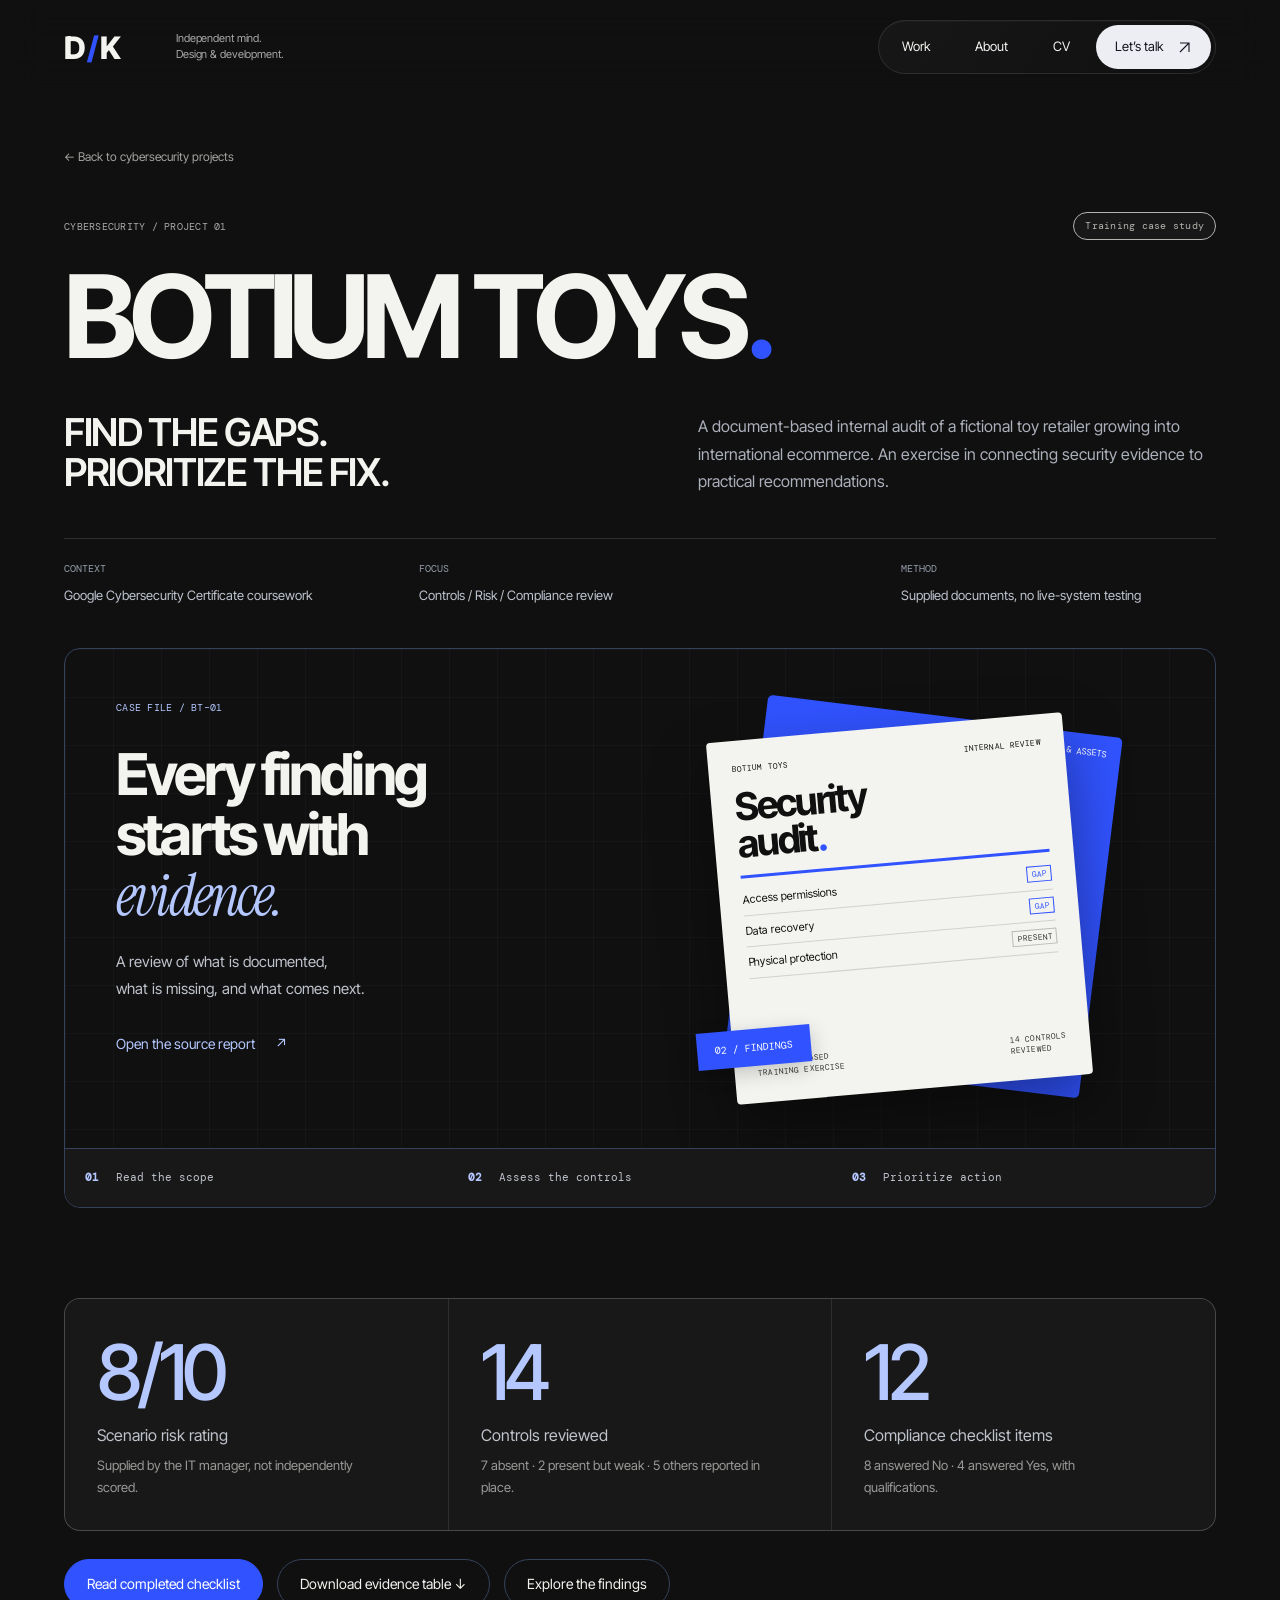
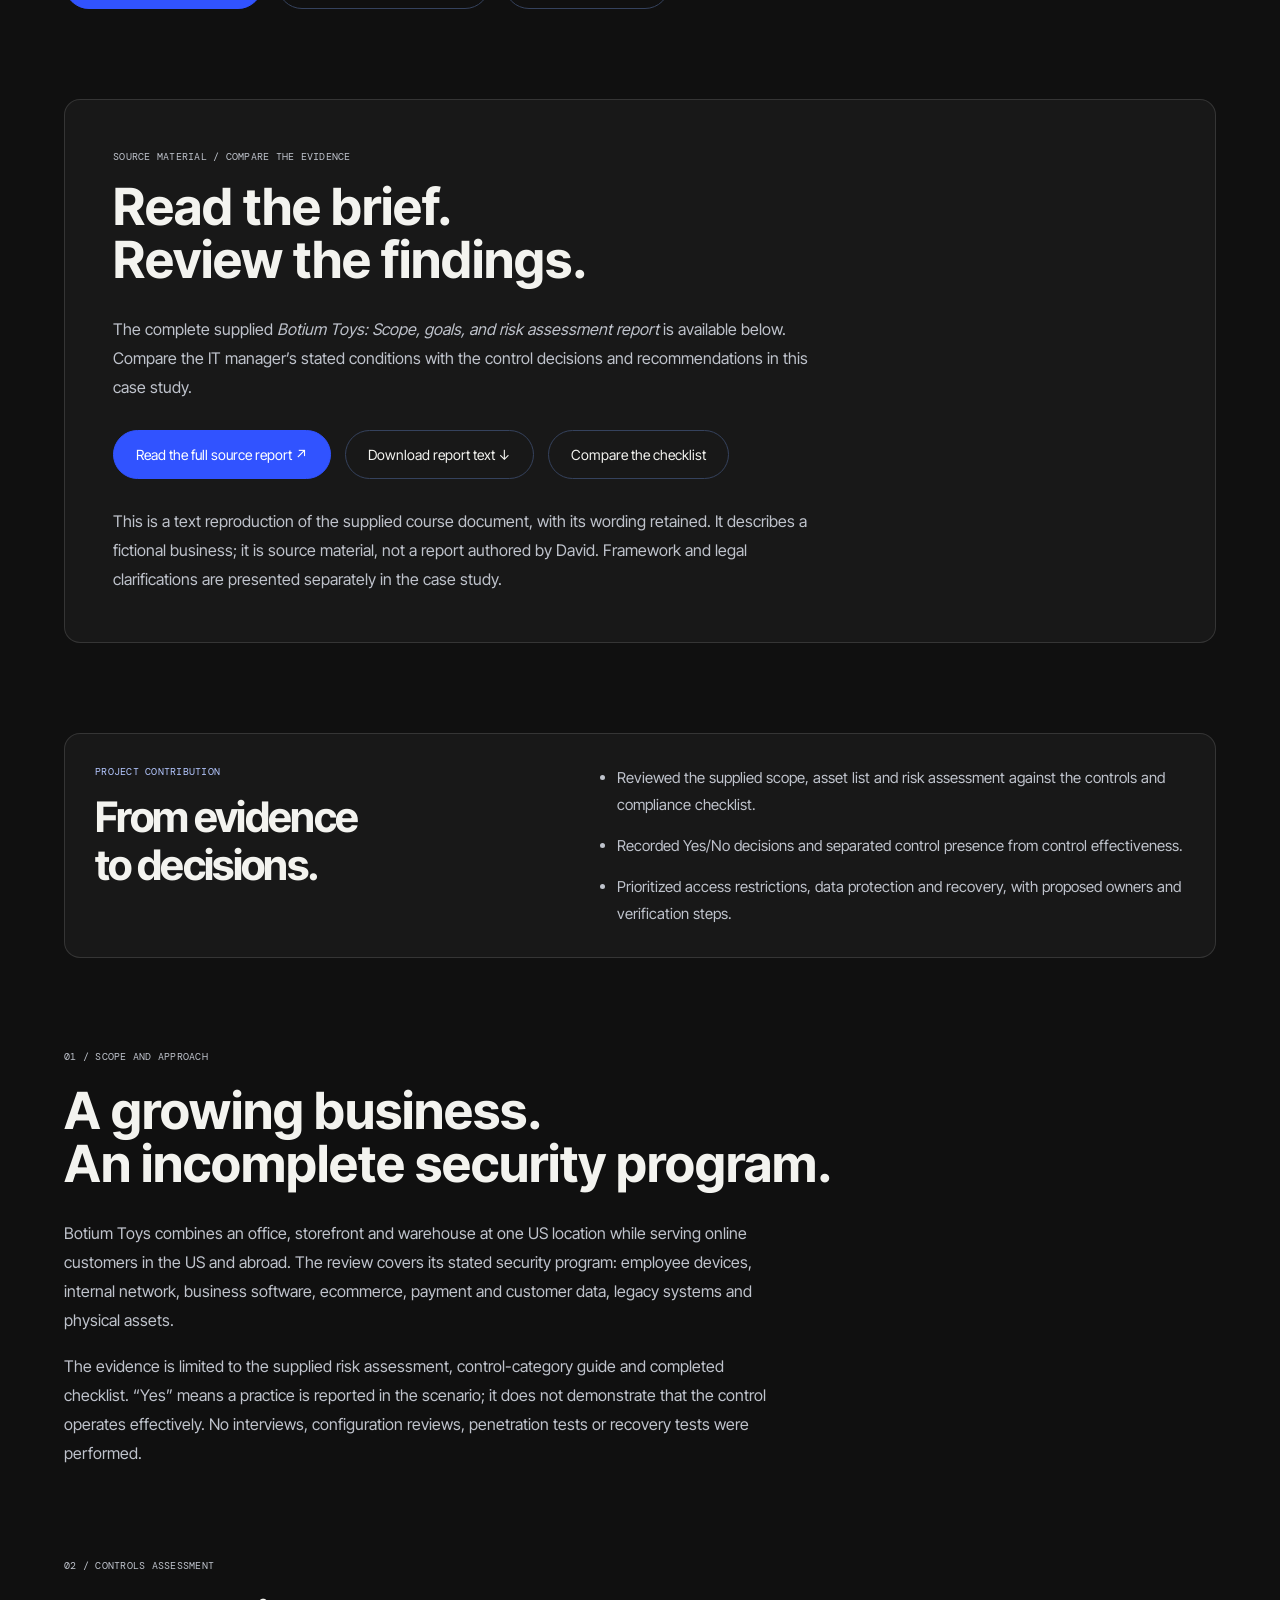
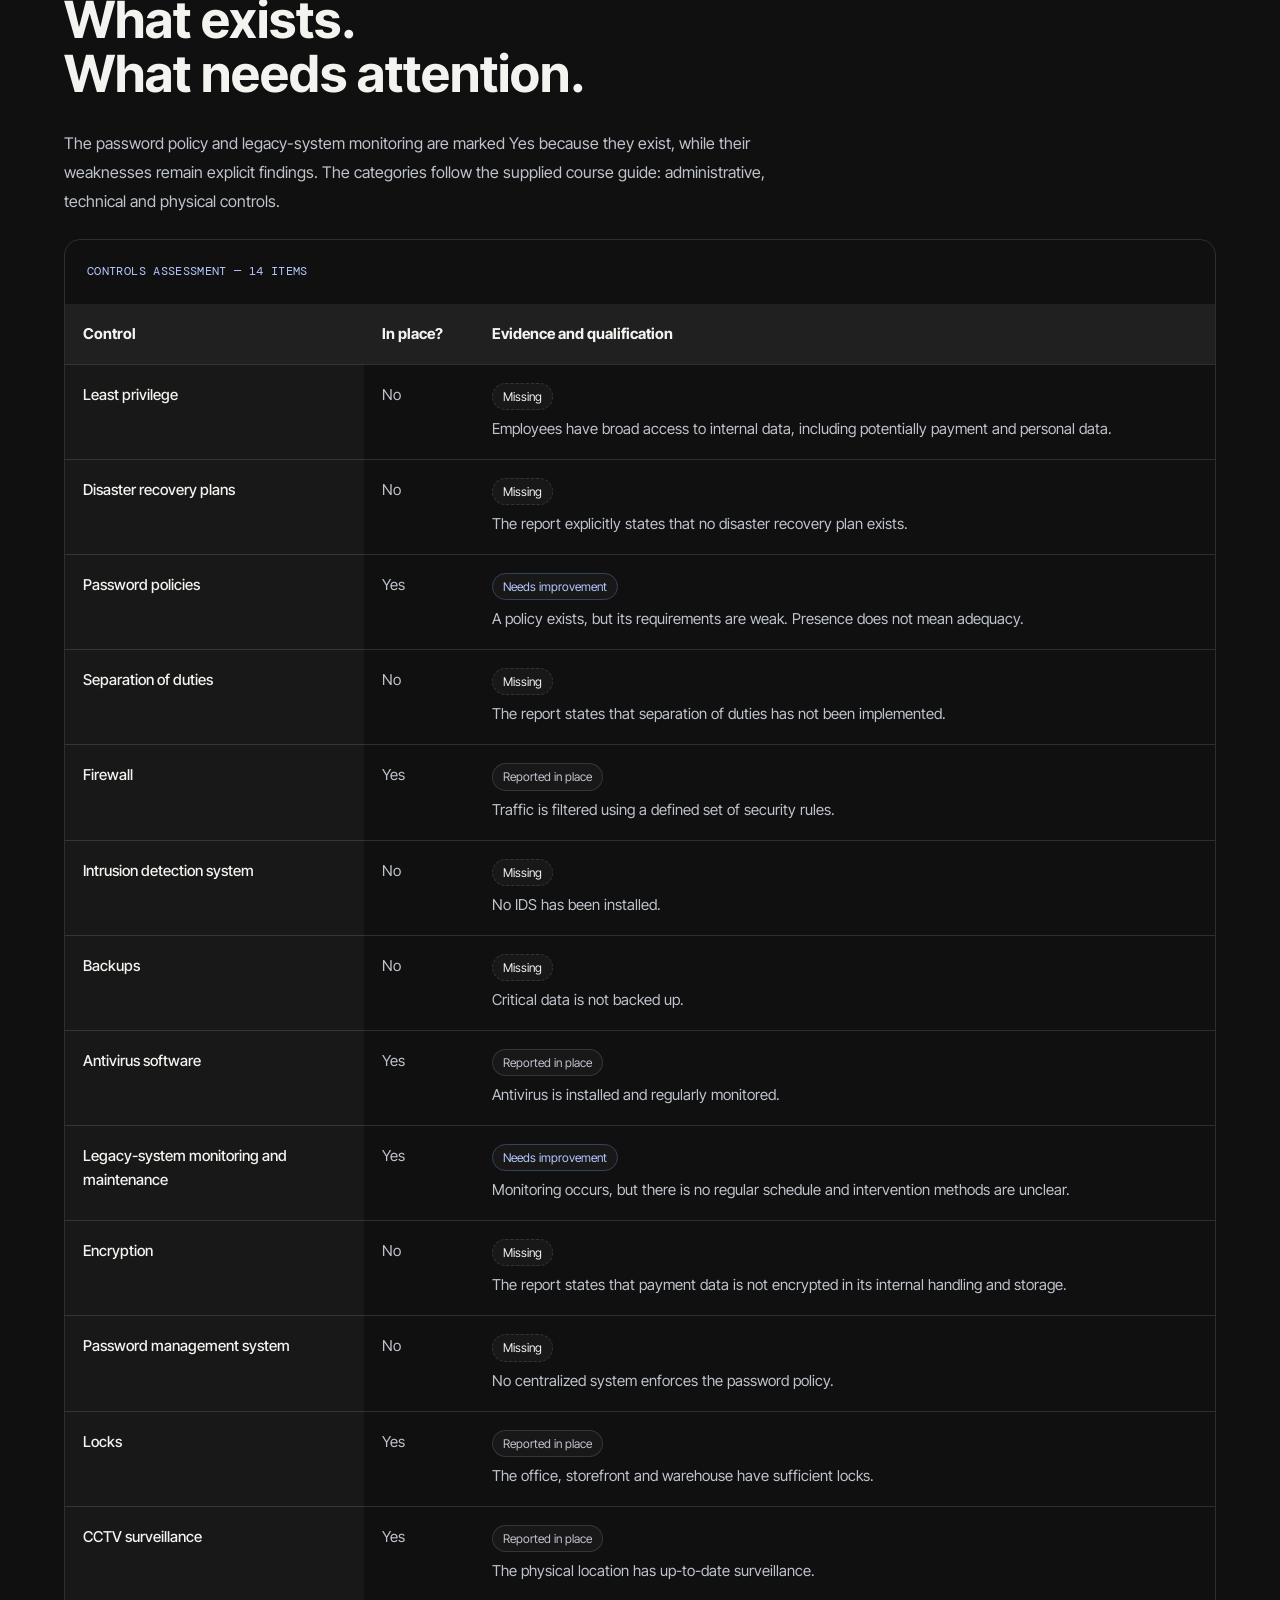
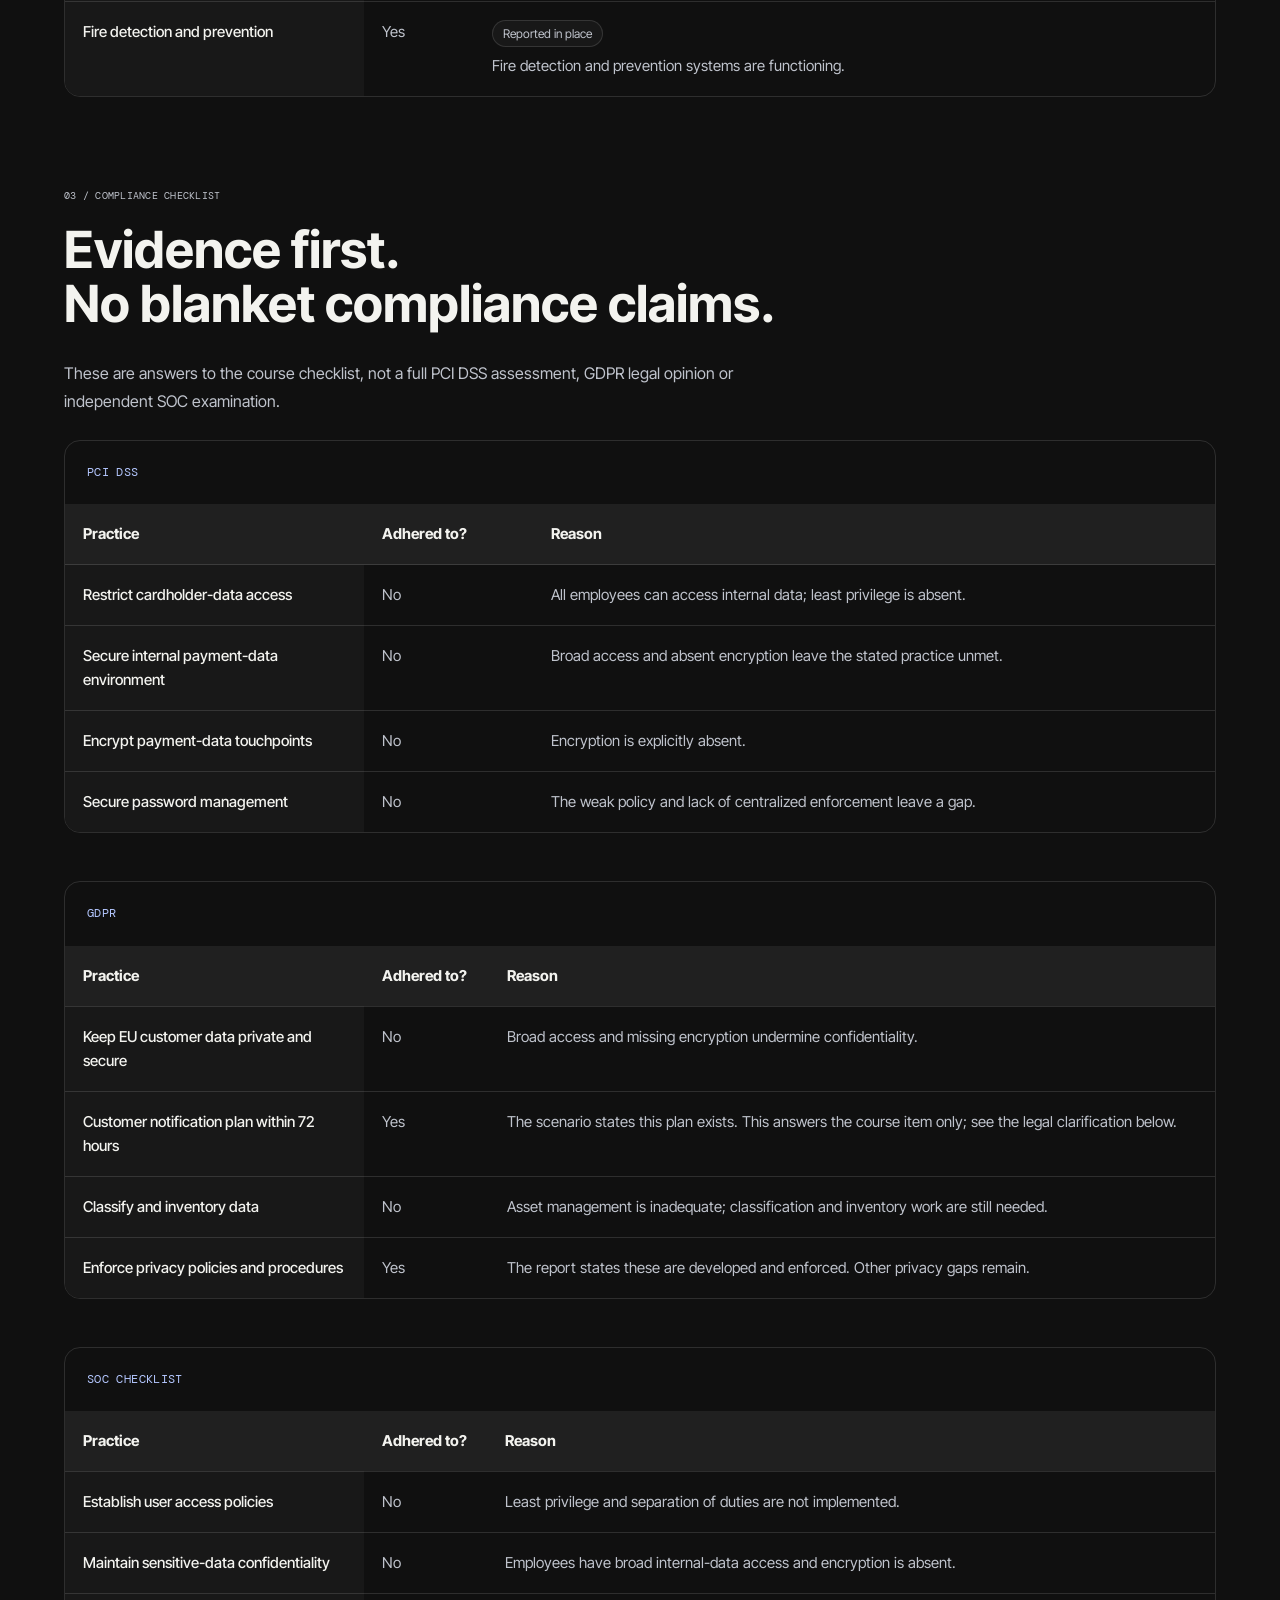
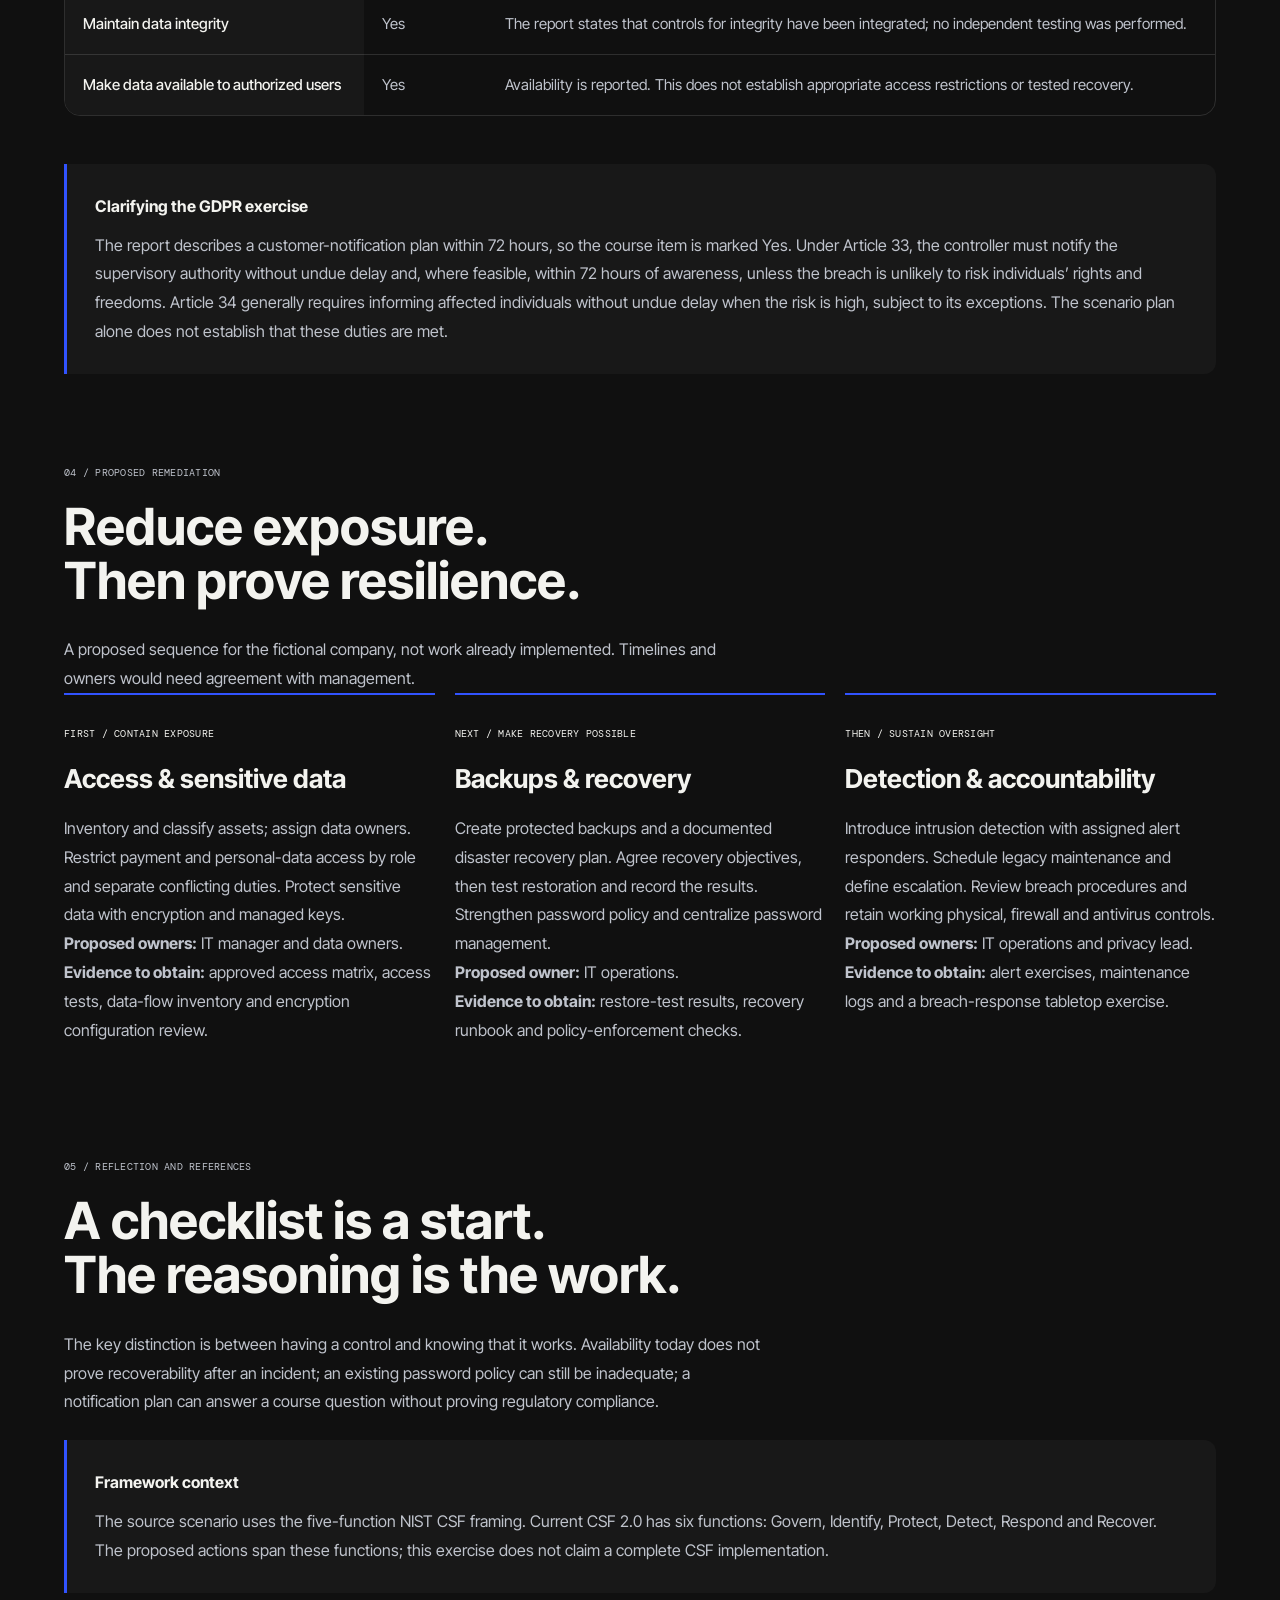
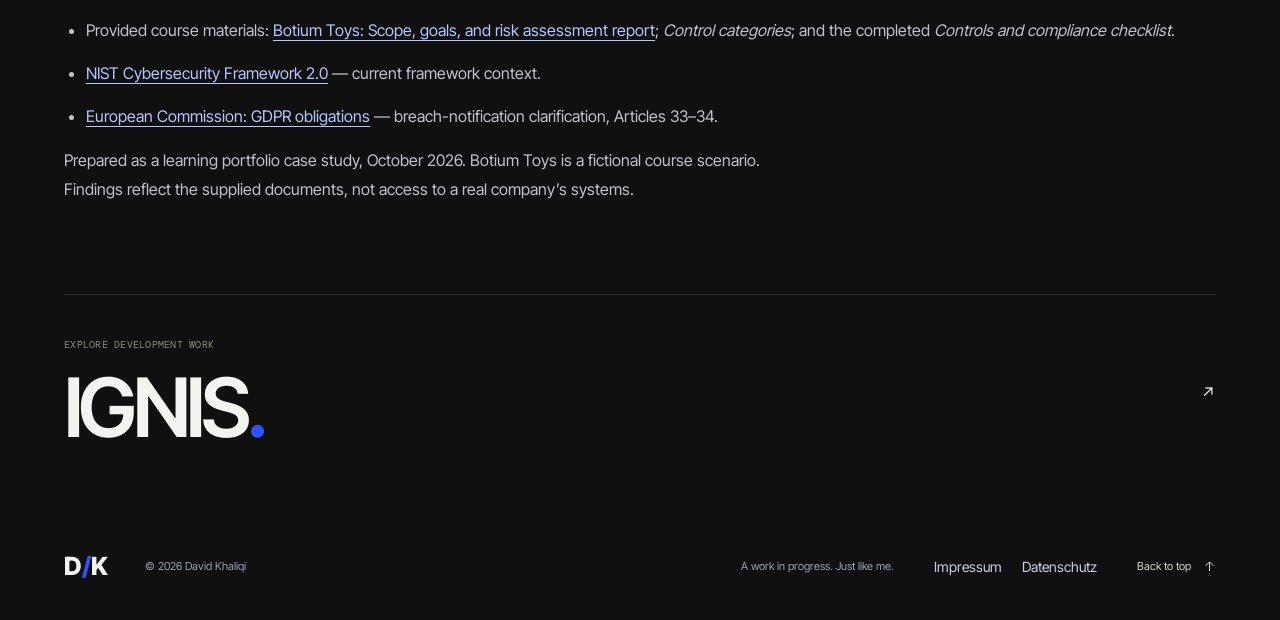
==== commit 570a8001: "Give Botium an evidence-dossier visual identity within portfolio design system" ====
--- a/work/botium-audit/index.html
+++ b/work/botium-audit/index.html
@@ -1 +1 @@
-<!doctype html><html lang="en"><head><meta charset="utf-8"><meta name="viewport" content="width=device-width,initial-scale=1"><meta name="theme-color" content="#101010"><meta name="color-scheme" content="dark"><title>Botium Toys Security Audit — David Khaliqi</title><meta name="description" content="A document-based internal security audit of Botium Toys: controls, evidence, compliance gaps and prioritized recommendations."><meta property="og:title" content="Botium Toys Security Audit — David Khaliqi"><meta property="og:description" content="A document-based internal security audit of Botium Toys: controls, evidence, compliance gaps and prioritized recommendations."><meta property="og:type" content="website"><meta property="og:url" content="https://kletterrn.github.io/work/botium-audit/"><link rel="canonical" href="https://kletterrn.github.io/work/botium-audit/"><link rel="icon" href="/assets/favicon.svg?v=2" type="image/svg+xml"><link rel="stylesheet" href="/fonts.css"><link rel="stylesheet" href="/styles.css"><script src="/app.js" defer></script><link rel="stylesheet" href="/audit.css"></head><body id="top"><a class="skip" href="#main">Skip to content</a><div class="read-progress" aria-hidden="true"></div><header class="header"><div class="header-inner wrap"><a class="wordmark" href="/" aria-label="David Khaliqi, home">D<span>/</span>K</a><a class="header-role" href="/#about">Independent mind.<br>Design & development.</a><nav id="navigation" class="navigation" aria-label="Main navigation"><a href="/#work">Work</a><a href="/#about">About</a><a href="/cv/">CV</a><a href="/#contact">Let’s talk <svg class="icon" viewBox="0 0 20 20" aria-hidden="true"><path d="M4 16 16 4M4 4h12v12"/></svg></a></nav><button class="menu-toggle" aria-expanded="false" aria-controls="navigation" type="button"><span>Menu</span><i aria-hidden="true"></i></button></div></header><main id="main" class="case-main audit-page"><section class="case-hero wrap"><a class="case-back" href="/#cybersecurity">← Back to cybersecurity projects</a><div class="case-eyebrow"><p class="label">Cybersecurity / Project 01</p><span class="project-state">Training case study</span></div><h1>BOTIUM TOYS<span>.</span></h1><div class="case-lead"><h2>FIND THE GAPS.<br>PRIORITIZE THE FIX.</h2><p>A document-based internal audit of a fictional toy retailer growing into international ecommerce. An exercise in connecting security evidence to practical recommendations.</p></div><dl class="case-meta"><div><dt>Context</dt><dd>Google Cybersecurity Certificate coursework</dd></div><div><dt>Focus</dt><dd>Controls / Risk / Compliance review</dd></div><div><dt>Method</dt><dd>Supplied documents, no live-system testing</dd></div></dl></section><div class="wrap"><section class="audit-section" aria-label="Audit overview"><div class="audit-metrics"><div class="audit-metric"><strong>8/10</strong><p>Scenario risk rating</p><small>Supplied by the IT manager, not independently scored.</small></div><div class="audit-metric"><strong>14</strong><p>Controls reviewed</p><small>7 absent · 2 present but weak · 5 others reported in place.</small></div><div class="audit-metric"><strong>12</strong><p>Compliance checklist items</p><small>8 answered No · 4 answered Yes, with qualifications.</small></div></div><div class="audit-actions"><a href="#controls">Read completed checklist</a><a href="/assets/audit/botium-audit-evidence.csv" download>Download evidence table ↓</a><a href="#controls">Explore the findings</a></div></section><section class="audit-section audit-resources" id="source-report"><p class="label">Source material / Compare the evidence</p><h2>Read the brief.<br>Review the findings.</h2><p>The complete supplied <em>Botium Toys: Scope, goals, and risk assessment report</em> is available below. Compare the IT manager’s stated conditions with the control decisions and recommendations in this case study.</p><div class="audit-actions"><a href="/work/botium-audit/scope-report/">Read the full source report ↗</a><a href="/assets/audit/botium-scope-risk-report.txt" download>Download report text ↓</a><a href="#controls">Compare the checklist</a></div><p>This is a text reproduction of the supplied course document, with its wording retained. It describes a fictional business; it is source material, not a report authored by David. Framework and legal clarifications are presented separately in the case study.</p></section><section class="case-contributions"><div><p class="label">Project contribution</p><h2>From evidence<br>to decisions.</h2></div><ul><li>Reviewed the supplied scope, asset list and risk assessment against the controls and compliance checklist.</li><li>Recorded Yes/No decisions and separated control presence from control effectiveness.</li><li>Prioritized access restrictions, data protection and recovery, with proposed owners and verification steps.</li></ul></section><section class="audit-section"><p class="label">01 / Scope and approach</p><h2>A growing business.<br>An incomplete security program.</h2><p>Botium Toys combines an office, storefront and warehouse at one US location while serving online customers in the US and abroad. The review covers its stated security program: employee devices, internal network, business software, ecommerce, payment and customer data, legacy systems and physical assets.</p><p>The evidence is limited to the supplied risk assessment, control-category guide and completed checklist. “Yes” means a practice is reported in the scenario; it does not demonstrate that the control operates effectively. No interviews, configuration reviews, penetration tests or recovery tests were performed.</p></section><section class="audit-section" id="controls"><p class="label">02 / Controls assessment</p><h2>What exists.<br>What needs attention.</h2><p>The password policy and legacy-system monitoring are marked Yes because they exist, while their weaknesses remain explicit findings. The categories follow the supplied course guide: administrative, technical and physical controls.</p><p class="audit-scroll-hint">Scroll the table sideways to read the evidence →</p><div class="audit-table-wrap" role="region" aria-label="Controls assessment table" tabindex="0"><table class="audit-table"><caption>Controls assessment — 14 items</caption><thead><tr><th scope="col">Control</th><th scope="col">In place?</th><th scope="col">Evidence and qualification</th></tr></thead><tbody><tr><th scope="row">Least privilege</th><td>No</td><td><span class="audit-status" data-status="missing">Missing</span><br>Employees have broad access to internal data, including potentially payment and personal data.</td></tr><tr><th scope="row">Disaster recovery plans</th><td>No</td><td><span class="audit-status" data-status="missing">Missing</span><br>The report explicitly states that no disaster recovery plan exists.</td></tr><tr><th scope="row">Password policies</th><td>Yes</td><td><span class="audit-status" data-status="improve">Needs improvement</span><br>A policy exists, but its requirements are weak. Presence does not mean adequacy.</td></tr><tr><th scope="row">Separation of duties</th><td>No</td><td><span class="audit-status" data-status="missing">Missing</span><br>The report states that separation of duties has not been implemented.</td></tr><tr><th scope="row">Firewall</th><td>Yes</td><td><span class="audit-status">Reported in place</span><br>Traffic is filtered using a defined set of security rules.</td></tr><tr><th scope="row">Intrusion detection system</th><td>No</td><td><span class="audit-status" data-status="missing">Missing</span><br>No IDS has been installed.</td></tr><tr><th scope="row">Backups</th><td>No</td><td><span class="audit-status" data-status="missing">Missing</span><br>Critical data is not backed up.</td></tr><tr><th scope="row">Antivirus software</th><td>Yes</td><td><span class="audit-status">Reported in place</span><br>Antivirus is installed and regularly monitored.</td></tr><tr><th scope="row">Legacy-system monitoring and maintenance</th><td>Yes</td><td><span class="audit-status" data-status="improve">Needs improvement</span><br>Monitoring occurs, but there is no regular schedule and intervention methods are unclear.</td></tr><tr><th scope="row">Encryption</th><td>No</td><td><span class="audit-status" data-status="missing">Missing</span><br>The report states that payment data is not encrypted in its internal handling and storage.</td></tr><tr><th scope="row">Password management system</th><td>No</td><td><span class="audit-status" data-status="missing">Missing</span><br>No centralized system enforces the password policy.</td></tr><tr><th scope="row">Locks</th><td>Yes</td><td><span class="audit-status">Reported in place</span><br>The office, storefront and warehouse have sufficient locks.</td></tr><tr><th scope="row">CCTV surveillance</th><td>Yes</td><td><span class="audit-status">Reported in place</span><br>The physical location has up-to-date surveillance.</td></tr><tr><th scope="row">Fire detection and prevention</th><td>Yes</td><td><span class="audit-status">Reported in place</span><br>Fire detection and prevention systems are functioning.</td></tr></tbody></table></div></section><section class="audit-section" id="compliance"><p class="label">03 / Compliance checklist</p><h2>Evidence first.<br>No blanket compliance claims.</h2><p>These are answers to the course checklist, not a full PCI DSS assessment, GDPR legal opinion or independent SOC examination.</p><p class="audit-scroll-hint">Scroll the table sideways to read the evidence →</p><div class="audit-table-wrap" role="region" aria-label="PCI DSS findings" tabindex="0"><table class="audit-table"><caption>PCI DSS</caption><thead><tr><th scope="col">Practice</th><th scope="col">Adhered to?</th><th scope="col">Reason</th></tr></thead><tbody><tr><th scope="row">Restrict cardholder-data access</th><td>No</td><td>All employees can access internal data; least privilege is absent.</td></tr><tr><th scope="row">Secure internal payment-data environment</th><td>No</td><td>Broad access and absent encryption leave the stated practice unmet.</td></tr><tr><th scope="row">Encrypt payment-data touchpoints</th><td>No</td><td>Encryption is explicitly absent.</td></tr><tr><th scope="row">Secure password management</th><td>No</td><td>The weak policy and lack of centralized enforcement leave a gap.</td></tr></tbody></table></div><br><p class="audit-scroll-hint">Scroll the table sideways to read the evidence →</p><div class="audit-table-wrap" role="region" aria-label="GDPR findings" tabindex="0"><table class="audit-table"><caption>GDPR</caption><thead><tr><th scope="col">Practice</th><th scope="col">Adhered to?</th><th scope="col">Reason</th></tr></thead><tbody><tr><th scope="row">Keep EU customer data private and secure</th><td>No</td><td>Broad access and missing encryption undermine confidentiality.</td></tr><tr><th scope="row">Customer notification plan within 72 hours</th><td>Yes</td><td>The scenario states this plan exists. This answers the course item only; see the legal clarification below.</td></tr><tr><th scope="row">Classify and inventory data</th><td>No</td><td>Asset management is inadequate; classification and inventory work are still needed.</td></tr><tr><th scope="row">Enforce privacy policies and procedures</th><td>Yes</td><td>The report states these are developed and enforced. Other privacy gaps remain.</td></tr></tbody></table></div><br><p class="audit-scroll-hint">Scroll the table sideways to read the evidence →</p><div class="audit-table-wrap" role="region" aria-label="SOC checklist findings" tabindex="0"><table class="audit-table"><caption>SOC checklist</caption><thead><tr><th scope="col">Practice</th><th scope="col">Adhered to?</th><th scope="col">Reason</th></tr></thead><tbody><tr><th scope="row">Establish user access policies</th><td>No</td><td>Least privilege and separation of duties are not implemented.</td></tr><tr><th scope="row">Maintain sensitive-data confidentiality</th><td>No</td><td>Employees have broad internal-data access and encryption is absent.</td></tr><tr><th scope="row">Maintain data integrity</th><td>Yes</td><td>The report states that controls for integrity have been integrated; no independent testing was performed.</td></tr><tr><th scope="row">Make data available to authorized users</th><td>Yes</td><td>Availability is reported. This does not establish appropriate access restrictions or tested recovery.</td></tr></tbody></table></div><br><div class="audit-note"><strong>Clarifying the GDPR exercise</strong><p>The report describes a customer-notification plan within 72 hours, so the course item is marked Yes. Under Article 33, the controller must notify the supervisory authority without undue delay and, where feasible, within 72 hours of awareness, unless the breach is unlikely to risk individuals’ rights and freedoms. Article 34 generally requires informing affected individuals without undue delay when the risk is high, subject to its exceptions. The scenario plan alone does not establish that these duties are met.</p></div></section><section class="audit-section"><p class="label">04 / Proposed remediation</p><h2>Reduce exposure.<br>Then prove resilience.</h2><p>A proposed sequence for the fictional company, not work already implemented. Timelines and owners would need agreement with management.</p><div class="audit-priorities"><article class="audit-priority"><span class="label">First / Contain exposure</span><h3>Access & sensitive data</h3><p>Inventory and classify assets; assign data owners. Restrict payment and personal-data access by role and separate conflicting duties. Protect sensitive data with encryption and managed keys.</p><p><b>Proposed owners:</b> IT manager and data owners.<br><b>Evidence to obtain:</b> approved access matrix, access tests, data-flow inventory and encryption configuration review.</p></article><article class="audit-priority"><span class="label">Next / Make recovery possible</span><h3>Backups & recovery</h3><p>Create protected backups and a documented disaster recovery plan. Agree recovery objectives, then test restoration and record the results. Strengthen password policy and centralize password management.</p><p><b>Proposed owner:</b> IT operations.<br><b>Evidence to obtain:</b> restore-test results, recovery runbook and policy-enforcement checks.</p></article><article class="audit-priority"><span class="label">Then / Sustain oversight</span><h3>Detection & accountability</h3><p>Introduce intrusion detection with assigned alert responders. Schedule legacy maintenance and define escalation. Review breach procedures and retain working physical, firewall and antivirus controls.</p><p><b>Proposed owners:</b> IT operations and privacy lead.<br><b>Evidence to obtain:</b> alert exercises, maintenance logs and a breach-response tabletop exercise.</p></article></div></section><section class="audit-section"><p class="label">05 / Reflection and references</p><h2>A checklist is a start.<br>The reasoning is the work.</h2><p>The key distinction is between having a control and knowing that it works. Availability today does not prove recoverability after an incident; an existing password policy can still be inadequate; a notification plan can answer a course question without proving regulatory compliance.</p><div class="audit-note"><strong>Framework context</strong><p>The source scenario uses the five-function NIST CSF framing. Current CSF 2.0 has six functions: Govern, Identify, Protect, Detect, Respond and Recover. The proposed actions span these functions; this exercise does not claim a complete CSF implementation.</p></div><ul class="audit-sources"><li>Provided course materials: <a href="/work/botium-audit/scope-report/">Botium Toys: Scope, goals, and risk assessment report</a>; <em>Control categories</em>; and the completed <em>Controls and compliance checklist</em>.</li><li><a href="https://nvlpubs.nist.gov/nistpubs/CSWP/NIST.CSWP.29.pdf">NIST Cybersecurity Framework 2.0</a> — current framework context.</li><li><a href="https://commission.europa.eu/law/law-topic/data-protection/information-business-and-organisations/obligations_en">European Commission: GDPR obligations</a> — breach-notification clarification, Articles 33–34.</li></ul><p>Prepared as a learning portfolio case study, October 2026. Botium Toys is a fictional course scenario. Findings reflect the supplied documents, not access to a real company’s systems.</p></section><a class="next-work" href="/work/ignis/"><div><p class="label">Explore development work</p><h2>IGNIS<span>.</span></h2></div><span aria-hidden="true">↗</span></a></div></main><footer class="footer wrap"><a class="wordmark" href="/" aria-label="Home">D<span>/</span>K</a><span>© 2026 David Khaliqi</span><span class="footer-note">A work in progress. Just like me.</span><nav class="legal-links" aria-label="Rechtliches"><a href="/impressum/">Impressum</a><a href="/datenschutz/">Datenschutz</a></nav><a class="back-top" href="#top">Back to top <svg class="icon" viewBox="0 0 20 20" aria-hidden="true"><path d="M10 17V3m-6 6 6-6 6 6"/></svg></a></footer></body></html>+<!doctype html><html lang="en"><head><meta charset="utf-8"><meta name="viewport" content="width=device-width,initial-scale=1"><meta name="theme-color" content="#101010"><meta name="color-scheme" content="dark"><title>Botium Toys Security Audit — David Khaliqi</title><meta name="description" content="A document-based internal security audit of Botium Toys: controls, evidence, compliance gaps and prioritized recommendations."><meta property="og:title" content="Botium Toys Security Audit — David Khaliqi"><meta property="og:description" content="A document-based internal security audit of Botium Toys: controls, evidence, compliance gaps and prioritized recommendations."><meta property="og:type" content="website"><meta property="og:url" content="https://kletterrn.github.io/work/botium-audit/"><link rel="canonical" href="https://kletterrn.github.io/work/botium-audit/"><link rel="icon" href="/assets/favicon.svg?v=2" type="image/svg+xml"><link rel="stylesheet" href="/fonts.css"><link rel="stylesheet" href="/styles.css"><script src="/app.js" defer></script><link rel="stylesheet" href="/audit.css"></head><body id="top"><a class="skip" href="#main">Skip to content</a><div class="read-progress" aria-hidden="true"></div><header class="header"><div class="header-inner wrap"><a class="wordmark" href="/" aria-label="David Khaliqi, home">D<span>/</span>K</a><a class="header-role" href="/#about">Independent mind.<br>Design & development.</a><nav id="navigation" class="navigation" aria-label="Main navigation"><a href="/#work">Work</a><a href="/#about">About</a><a href="/cv/">CV</a><a href="/#contact">Let’s talk <svg class="icon" viewBox="0 0 20 20" aria-hidden="true"><path d="M4 16 16 4M4 4h12v12"/></svg></a></nav><button class="menu-toggle" aria-expanded="false" aria-controls="navigation" type="button"><span>Menu</span><i aria-hidden="true"></i></button></div></header><main id="main" class="case-main audit-page"><section class="case-hero wrap"><a class="case-back" href="/#cybersecurity">← Back to cybersecurity projects</a><div class="case-eyebrow"><p class="label">Cybersecurity / Project 01</p><span class="project-state">Training case study</span></div><h1>BOTIUM TOYS<span>.</span></h1><div class="case-lead"><h2>FIND THE GAPS.<br>PRIORITIZE THE FIX.</h2><p>A document-based internal audit of a fictional toy retailer growing into international ecommerce. An exercise in connecting security evidence to practical recommendations.</p></div><dl class="case-meta"><div><dt>Context</dt><dd>Google Cybersecurity Certificate coursework</dd></div><div><dt>Focus</dt><dd>Controls / Risk / Compliance review</dd></div><div><dt>Method</dt><dd>Supplied documents, no live-system testing</dd></div></dl></section><div class="wrap"><section class="audit-exhibit" aria-labelledby="audit-exhibit-title"><div class="exhibit-copy"><p class="label">Case file / BT–01</p><h2 id="audit-exhibit-title">Every finding<br>starts with<br><em>evidence.</em></h2><p>A review of what is documented,<br>what is missing, and what comes next.</p><a href="#source-report">Open the source report <span aria-hidden="true">↗</span></a></div><div class="botium-dossier" aria-hidden="true"><div class="dossier-back"><span>01 / SCOPE & ASSETS</span></div><div class="dossier-sheet"><div class="dossier-top"><span>BOTIUM TOYS</span><span>INTERNAL REVIEW</span></div><div class="dossier-heading">Security<br>audit<span>.</span></div><div class="dossier-rule"></div><div class="dossier-line"><span>Access permissions</span><b>GAP</b></div><div class="dossier-line"><span>Data recovery</span><b>GAP</b></div><div class="dossier-line"><span>Physical protection</span><b class="dossier-present">PRESENT</b></div><div class="dossier-bottom"><span>DOCUMENT-BASED<br>TRAINING EXERCISE</span><span>14 CONTROLS<br>REVIEWED</span></div></div><div class="dossier-tab">02 / FINDINGS</div></div><div class="exhibit-track"><span><b>01</b> Read the scope</span><span><b>02</b> Assess the controls</span><span><b>03</b> Prioritize action</span></div></section><section class="audit-section" aria-label="Audit overview"><div class="audit-metrics"><div class="audit-metric"><strong>8/10</strong><p>Scenario risk rating</p><small>Supplied by the IT manager, not independently scored.</small></div><div class="audit-metric"><strong>14</strong><p>Controls reviewed</p><small>7 absent · 2 present but weak · 5 others reported in place.</small></div><div class="audit-metric"><strong>12</strong><p>Compliance checklist items</p><small>8 answered No · 4 answered Yes, with qualifications.</small></div></div><div class="audit-actions"><a href="#controls">Read completed checklist</a><a href="/assets/audit/botium-audit-evidence.csv" download>Download evidence table ↓</a><a href="#controls">Explore the findings</a></div></section><section class="audit-section audit-resources" id="source-report"><p class="label">Source material / Compare the evidence</p><h2>Read the brief.<br>Review the findings.</h2><p>The complete supplied <em>Botium Toys: Scope, goals, and risk assessment report</em> is available below. Compare the IT manager’s stated conditions with the control decisions and recommendations in this case study.</p><div class="audit-actions"><a href="/work/botium-audit/scope-report/">Read the full source report ↗</a><a href="/assets/audit/botium-scope-risk-report.txt" download>Download report text ↓</a><a href="#controls">Compare the checklist</a></div><p>This is a text reproduction of the supplied course document, with its wording retained. It describes a fictional business; it is source material, not a report authored by David. Framework and legal clarifications are presented separately in the case study.</p></section><section class="case-contributions"><div><p class="label">Project contribution</p><h2>From evidence<br>to decisions.</h2></div><ul><li>Reviewed the supplied scope, asset list and risk assessment against the controls and compliance checklist.</li><li>Recorded Yes/No decisions and separated control presence from control effectiveness.</li><li>Prioritized access restrictions, data protection and recovery, with proposed owners and verification steps.</li></ul></section><section class="audit-section"><p class="label">01 / Scope and approach</p><h2>A growing business.<br>An incomplete security program.</h2><p>Botium Toys combines an office, storefront and warehouse at one US location while serving online customers in the US and abroad. The review covers its stated security program: employee devices, internal network, business software, ecommerce, payment and customer data, legacy systems and physical assets.</p><p>The evidence is limited to the supplied risk assessment, control-category guide and completed checklist. “Yes” means a practice is reported in the scenario; it does not demonstrate that the control operates effectively. No interviews, configuration reviews, penetration tests or recovery tests were performed.</p></section><section class="audit-section" id="controls"><p class="label">02 / Controls assessment</p><h2>What exists.<br>What needs attention.</h2><p>The password policy and legacy-system monitoring are marked Yes because they exist, while their weaknesses remain explicit findings. The categories follow the supplied course guide: administrative, technical and physical controls.</p><p class="audit-scroll-hint">Scroll the table sideways to read the evidence →</p><div class="audit-table-wrap" role="region" aria-label="Controls assessment table" tabindex="0"><table class="audit-table"><caption>Controls assessment — 14 items</caption><thead><tr><th scope="col">Control</th><th scope="col">In place?</th><th scope="col">Evidence and qualification</th></tr></thead><tbody><tr><th scope="row">Least privilege</th><td>No</td><td><span class="audit-status" data-status="missing">Missing</span><br>Employees have broad access to internal data, including potentially payment and personal data.</td></tr><tr><th scope="row">Disaster recovery plans</th><td>No</td><td><span class="audit-status" data-status="missing">Missing</span><br>The report explicitly states that no disaster recovery plan exists.</td></tr><tr><th scope="row">Password policies</th><td>Yes</td><td><span class="audit-status" data-status="improve">Needs improvement</span><br>A policy exists, but its requirements are weak. Presence does not mean adequacy.</td></tr><tr><th scope="row">Separation of duties</th><td>No</td><td><span class="audit-status" data-status="missing">Missing</span><br>The report states that separation of duties has not been implemented.</td></tr><tr><th scope="row">Firewall</th><td>Yes</td><td><span class="audit-status">Reported in place</span><br>Traffic is filtered using a defined set of security rules.</td></tr><tr><th scope="row">Intrusion detection system</th><td>No</td><td><span class="audit-status" data-status="missing">Missing</span><br>No IDS has been installed.</td></tr><tr><th scope="row">Backups</th><td>No</td><td><span class="audit-status" data-status="missing">Missing</span><br>Critical data is not backed up.</td></tr><tr><th scope="row">Antivirus software</th><td>Yes</td><td><span class="audit-status">Reported in place</span><br>Antivirus is installed and regularly monitored.</td></tr><tr><th scope="row">Legacy-system monitoring and maintenance</th><td>Yes</td><td><span class="audit-status" data-status="improve">Needs improvement</span><br>Monitoring occurs, but there is no regular schedule and intervention methods are unclear.</td></tr><tr><th scope="row">Encryption</th><td>No</td><td><span class="audit-status" data-status="missing">Missing</span><br>The report states that payment data is not encrypted in its internal handling and storage.</td></tr><tr><th scope="row">Password management system</th><td>No</td><td><span class="audit-status" data-status="missing">Missing</span><br>No centralized system enforces the password policy.</td></tr><tr><th scope="row">Locks</th><td>Yes</td><td><span class="audit-status">Reported in place</span><br>The office, storefront and warehouse have sufficient locks.</td></tr><tr><th scope="row">CCTV surveillance</th><td>Yes</td><td><span class="audit-status">Reported in place</span><br>The physical location has up-to-date surveillance.</td></tr><tr><th scope="row">Fire detection and prevention</th><td>Yes</td><td><span class="audit-status">Reported in place</span><br>Fire detection and prevention systems are functioning.</td></tr></tbody></table></div></section><section class="audit-section" id="compliance"><p class="label">03 / Compliance checklist</p><h2>Evidence first.<br>No blanket compliance claims.</h2><p>These are answers to the course checklist, not a full PCI DSS assessment, GDPR legal opinion or independent SOC examination.</p><p class="audit-scroll-hint">Scroll the table sideways to read the evidence →</p><div class="audit-table-wrap" role="region" aria-label="PCI DSS findings" tabindex="0"><table class="audit-table"><caption>PCI DSS</caption><thead><tr><th scope="col">Practice</th><th scope="col">Adhered to?</th><th scope="col">Reason</th></tr></thead><tbody><tr><th scope="row">Restrict cardholder-data access</th><td>No</td><td>All employees can access internal data; least privilege is absent.</td></tr><tr><th scope="row">Secure internal payment-data environment</th><td>No</td><td>Broad access and absent encryption leave the stated practice unmet.</td></tr><tr><th scope="row">Encrypt payment-data touchpoints</th><td>No</td><td>Encryption is explicitly absent.</td></tr><tr><th scope="row">Secure password management</th><td>No</td><td>The weak policy and lack of centralized enforcement leave a gap.</td></tr></tbody></table></div><br><p class="audit-scroll-hint">Scroll the table sideways to read the evidence →</p><div class="audit-table-wrap" role="region" aria-label="GDPR findings" tabindex="0"><table class="audit-table"><caption>GDPR</caption><thead><tr><th scope="col">Practice</th><th scope="col">Adhered to?</th><th scope="col">Reason</th></tr></thead><tbody><tr><th scope="row">Keep EU customer data private and secure</th><td>No</td><td>Broad access and missing encryption undermine confidentiality.</td></tr><tr><th scope="row">Customer notification plan within 72 hours</th><td>Yes</td><td>The scenario states this plan exists. This answers the course item only; see the legal clarification below.</td></tr><tr><th scope="row">Classify and inventory data</th><td>No</td><td>Asset management is inadequate; classification and inventory work are still needed.</td></tr><tr><th scope="row">Enforce privacy policies and procedures</th><td>Yes</td><td>The report states these are developed and enforced. Other privacy gaps remain.</td></tr></tbody></table></div><br><p class="audit-scroll-hint">Scroll the table sideways to read the evidence →</p><div class="audit-table-wrap" role="region" aria-label="SOC checklist findings" tabindex="0"><table class="audit-table"><caption>SOC checklist</caption><thead><tr><th scope="col">Practice</th><th scope="col">Adhered to?</th><th scope="col">Reason</th></tr></thead><tbody><tr><th scope="row">Establish user access policies</th><td>No</td><td>Least privilege and separation of duties are not implemented.</td></tr><tr><th scope="row">Maintain sensitive-data confidentiality</th><td>No</td><td>Employees have broad internal-data access and encryption is absent.</td></tr><tr><th scope="row">Maintain data integrity</th><td>Yes</td><td>The report states that controls for integrity have been integrated; no independent testing was performed.</td></tr><tr><th scope="row">Make data available to authorized users</th><td>Yes</td><td>Availability is reported. This does not establish appropriate access restrictions or tested recovery.</td></tr></tbody></table></div><br><div class="audit-note"><strong>Clarifying the GDPR exercise</strong><p>The report describes a customer-notification plan within 72 hours, so the course item is marked Yes. Under Article 33, the controller must notify the supervisory authority without undue delay and, where feasible, within 72 hours of awareness, unless the breach is unlikely to risk individuals’ rights and freedoms. Article 34 generally requires informing affected individuals without undue delay when the risk is high, subject to its exceptions. The scenario plan alone does not establish that these duties are met.</p></div></section><section class="audit-section"><p class="label">04 / Proposed remediation</p><h2>Reduce exposure.<br>Then prove resilience.</h2><p>A proposed sequence for the fictional company, not work already implemented. Timelines and owners would need agreement with management.</p><div class="audit-priorities"><article class="audit-priority"><span class="label">First / Contain exposure</span><h3>Access & sensitive data</h3><p>Inventory and classify assets; assign data owners. Restrict payment and personal-data access by role and separate conflicting duties. Protect sensitive data with encryption and managed keys.</p><p><b>Proposed owners:</b> IT manager and data owners.<br><b>Evidence to obtain:</b> approved access matrix, access tests, data-flow inventory and encryption configuration review.</p></article><article class="audit-priority"><span class="label">Next / Make recovery possible</span><h3>Backups & recovery</h3><p>Create protected backups and a documented disaster recovery plan. Agree recovery objectives, then test restoration and record the results. Strengthen password policy and centralize password management.</p><p><b>Proposed owner:</b> IT operations.<br><b>Evidence to obtain:</b> restore-test results, recovery runbook and policy-enforcement checks.</p></article><article class="audit-priority"><span class="label">Then / Sustain oversight</span><h3>Detection & accountability</h3><p>Introduce intrusion detection with assigned alert responders. Schedule legacy maintenance and define escalation. Review breach procedures and retain working physical, firewall and antivirus controls.</p><p><b>Proposed owners:</b> IT operations and privacy lead.<br><b>Evidence to obtain:</b> alert exercises, maintenance logs and a breach-response tabletop exercise.</p></article></div></section><section class="audit-section"><p class="label">05 / Reflection and references</p><h2>A checklist is a start.<br>The reasoning is the work.</h2><p>The key distinction is between having a control and knowing that it works. Availability today does not prove recoverability after an incident; an existing password policy can still be inadequate; a notification plan can answer a course question without proving regulatory compliance.</p><div class="audit-note"><strong>Framework context</strong><p>The source scenario uses the five-function NIST CSF framing. Current CSF 2.0 has six functions: Govern, Identify, Protect, Detect, Respond and Recover. The proposed actions span these functions; this exercise does not claim a complete CSF implementation.</p></div><ul class="audit-sources"><li>Provided course materials: <a href="/work/botium-audit/scope-report/">Botium Toys: Scope, goals, and risk assessment report</a>; <em>Control categories</em>; and the completed <em>Controls and compliance checklist</em>.</li><li><a href="https://nvlpubs.nist.gov/nistpubs/CSWP/NIST.CSWP.29.pdf">NIST Cybersecurity Framework 2.0</a> — current framework context.</li><li><a href="https://commission.europa.eu/law/law-topic/data-protection/information-business-and-organisations/obligations_en">European Commission: GDPR obligations</a> — breach-notification clarification, Articles 33–34.</li></ul><p>Prepared as a learning portfolio case study, October 2026. Botium Toys is a fictional course scenario. Findings reflect the supplied documents, not access to a real company’s systems.</p></section><a class="next-work" href="/work/ignis/"><div><p class="label">Explore development work</p><h2>IGNIS<span>.</span></h2></div><span aria-hidden="true">↗</span></a></div></main><footer class="footer wrap"><a class="wordmark" href="/" aria-label="Home">D<span>/</span>K</a><span>© 2026 David Khaliqi</span><span class="footer-note">A work in progress. Just like me.</span><nav class="legal-links" aria-label="Rechtliches"><a href="/impressum/">Impressum</a><a href="/datenschutz/">Datenschutz</a></nav><a class="back-top" href="#top">Back to top <svg class="icon" viewBox="0 0 20 20" aria-hidden="true"><path d="M10 17V3m-6 6 6-6 6 6"/></svg></a></footer></body></html>
--- a/audit.css
+++ b/audit.css
@@ -1,6 +1,6 @@
 .audit-section{margin:90px 0}.audit-section h2{font-size:clamp(32px,4vw,60px);line-height:1.05;margin:18px 0 28px}.audit-section>p{max-width:78ch;line-height:1.8;color:var(--text-secondary)}.audit-metrics{display:grid;grid-template-columns:repeat(3,1fr);gap:1px;background:var(--line);border:1px solid var(--line)}.audit-metric{padding:32px;background:var(--surface)}.audit-metric strong{font-size:clamp(42px,6vw,80px);display:block;color:var(--accent-soft)}.audit-metric p{margin:8px 0;color:var(--text-secondary)}.audit-actions{display:flex;flex-wrap:wrap;gap:14px;margin:28px 0}.audit-actions a{border:1px solid var(--line-accent);border-radius:40px;padding:14px 22px;text-decoration:none}.audit-actions a:hover{background:var(--accent-soft);color:var(--bg)}.audit-table-wrap{overflow:auto;border:1px solid var(--line);border-radius:8px}.audit-table{border-collapse:collapse;width:100%;font-size:15px;line-height:1.6}.audit-table th,.audit-table td{text-align:left;padding:18px;vertical-align:top;border-bottom:1px solid var(--line)}.audit-table th{color:var(--text);background:var(--surface-raised)}.audit-table th:first-child{width:26%}.audit-table td:nth-child(2){white-space:nowrap}.audit-table caption{text-align:left;padding:18px;font-size:20px}.audit-status{display:inline-block;font-size:12px;border:1px solid var(--line-accent);border-radius:20px;padding:3px 10px;margin-bottom:7px;color:var(--accent-soft)}.audit-priorities{display:grid;grid-template-columns:repeat(3,1fr);gap:20px}.audit-priority{border-top:2px solid var(--blue);padding:24px 0}.audit-priority h3{font-size:26px;margin:16px 0}.audit-priority p{line-height:1.8;color:var(--text-secondary)}.audit-note{padding:28px;border-left:3px solid var(--blue);background:var(--surface);margin:24px 0;line-height:1.8}.audit-sources li{margin:16px 0;line-height:1.7}.audit-sources a{text-decoration:underline;text-underline-offset:4px}.audit-page .case-hero h1{font-size:clamp(52px,9vw,144px)}.audit-page .case-hero h1 span{color:var(--blue)}@media(max-width:760px){.audit-metrics,.audit-priorities{grid-template-columns:1fr}.audit-section{margin:60px 0}.audit-table{min-width:580px}.audit-metric{padding:24px}}@media(prefers-reduced-motion:reduce){}@media print{.header,.footer,.audit-actions,.case-back{display:none}.audit-page{color:#000;background:white}.audit-page *{color:#000!important;background:white!important}.audit-table{font-size:10pt}.audit-table-wrap{overflow:visible}.audit-section{margin:25px 0}}
 
-/* Keep violet inside Botium's artwork, with shared spacing and interaction rules. */
+/* Shared neutral-and-blue audit interface. */
 
 
 
@@ -60,3 +60,39 @@
 @media(min-width:761px) and (max-width:1150px){.project-panel.project-botium{min-height:430px}.project-botium .project-title{top:28%}.project-botium .project-title>p{font-size:13px;margin-bottom:23px}.project-botium .project-title h3{font-size:6.4vw}.botium-display{top:23%;padding:18px}.botium-score{gap:16px;padding:18px 0}.botium-score p{font-size:12px}.botium-report-head .label{font-size:8px}.botium-findings>div{font-size:11px;padding:10px 0}}
 @media(max-width:760px){.project-panel.project-botium{aspect-ratio:auto;min-height:0}.project-botium .project-title{position:static;width:auto}.project-botium .project-title>p{font-size:15px;line-height:1.5;margin-bottom:14px}.project-botium .project-title h3{font-size:clamp(44px,12vw,72px);line-height:.98}.botium-display,.project-botium:hover .botium-display{position:relative;inset:auto;width:100%;padding:20px;transform:none;transition:none;box-sizing:border-box}.botium-report-head{flex-wrap:wrap;gap:6px}.botium-score{gap:20px}.botium-score strong{font-size:54px}.botium-score p{font-size:12px}.audit-report-text{padding-top:28px}.audit-resources{padding:22px}}
 @media(prefers-reduced-motion:reduce){.botium-display,.project-botium:hover .botium-display{transform:none;transition:none}}
+
+/* Botium's own visual language: an evidence dossier on a technical grid. */
+.project-panel.project-botium{background-color:var(--bg);background-image:linear-gradient(90deg,transparent 44%,#3153ff12),linear-gradient(#b4c7ff08 1px,transparent 1px),linear-gradient(90deg,#b4c7ff08 1px,transparent 1px);background-size:auto,48px 48px,48px 48px;border:1px solid var(--line-accent)}
+.project-botium:before{content:"";position:absolute;inset:0;background:linear-gradient(90deg,var(--bg) 20%,transparent 80%);pointer-events:none}
+.botium-dossier{position:absolute;left:51%;top:17%;width:37%;height:65%;isolation:isolate;pointer-events:none}
+.dossier-back{position:absolute;inset:0;background:var(--blue);border-radius:5px;transform:translate(24px,-12px) rotate(7deg);transition:transform .6s}
+.dossier-back>span{position:absolute;right:14px;top:12px;font:9px var(--mono);color:white}
+.dossier-sheet{position:absolute;inset:0;background:var(--text);color:var(--bg);border-radius:4px;padding:clamp(20px,2.5vw,38px);box-shadow:0 25px 60px #0006;transform:rotate(-5deg);transition:transform .6s;display:flex;flex-direction:column}
+.dossier-top,.dossier-bottom{display:flex;justify-content:space-between;gap:12px;font:clamp(7px,.65vw,10px)/1.5 var(--mono);letter-spacing:.02em}
+.dossier-heading{font-size:clamp(32px,4.5vw,72px);font-weight:650;letter-spacing:-.055em;line-height:.95;margin:18px 0 22px}.dossier-heading>span{color:var(--blue)}
+.dossier-rule{height:3px;background:var(--blue);margin-bottom:10px}
+.dossier-line{display:flex;justify-content:space-between;align-items:center;gap:12px;border-bottom:1px solid #10101026;padding:10px 0;font-size:clamp(10px,.95vw,14px)}
+.dossier-line b{color:var(--blue);font:9px var(--mono);border:1px solid currentColor;padding:3px 5px}.dossier-line .dossier-present{color:#353535;border-color:#10101040}
+.dossier-bottom{margin-top:auto;padding-top:18px;color:#353535}
+.dossier-tab{position:absolute;left:-24px;bottom:24px;padding:12px 18px;background:var(--blue);color:white;font:10px var(--mono);transform:rotate(-5deg);box-shadow:0 6px 20px #0003}
+.project-botium:hover .dossier-sheet{transform:rotate(-2deg) translateY(-6px)}.project-botium:hover .dossier-back{transform:translate(30px,-16px) rotate(9deg)}
+.audit-exhibit{position:relative;min-height:560px;overflow:hidden;border:1px solid var(--line-accent);border-radius:var(--radius-panel);background-color:var(--bg);background-image:linear-gradient(#b4c7ff09 1px,transparent 1px),linear-gradient(90deg,#b4c7ff09 1px,transparent 1px);background-size:48px 48px}
+.exhibit-copy{position:relative;z-index:2;padding:clamp(28px,4vw,64px);width:49%}.exhibit-copy>.label{color:var(--accent-soft)}.exhibit-copy h2{font-size:clamp(38px,4.5vw,70px);line-height:1.04;letter-spacing:-.05em;margin:30px 0 22px}.exhibit-copy em{font-family:'Instrument Serif',Georgia,serif;font-weight:400;color:var(--accent-soft)}.exhibit-copy>p:not(.label){color:var(--text-secondary);font-size:15px;line-height:1.8}.exhibit-copy>a{display:inline-flex;gap:20px;align-items:center;min-height:48px;margin-top:18px;color:var(--accent-soft);font-size:14px}
+.audit-exhibit .botium-dossier{left:57%;top:14%;width:31%;height:65%}
+.exhibit-track{position:absolute;inset:auto 0 0;display:grid;grid-template-columns:repeat(3,1fr);border-top:1px solid var(--line-accent);background:var(--surface);z-index:3}.exhibit-track>span{padding:20px;font:11px/1.6 var(--mono);color:var(--text-secondary)}.exhibit-track b{color:var(--accent-soft);margin-right:10px}
+@media(min-width:1600px){.botium-dossier{height:65%}.dossier-heading{margin-top:28px;margin-bottom:30px}.dossier-line{padding:14px 0}}
+@media(min-width:761px) and (max-width:1150px){.botium-dossier{top:20%;height:62%;width:38%;left:52%}.dossier-sheet{padding:18px}.dossier-heading{margin:14px 0}.dossier-line{padding:7px 0}.dossier-bottom{padding-top:12px}.dossier-tab{font-size:8px;padding:8px 12px;bottom:12px;left:-16px}.audit-exhibit .botium-dossier{left:56%;width:36%;height:62%}}
+@media(max-width:760px){.project-botium:before{background:linear-gradient(var(--bg),transparent)}.botium-dossier{position:relative;inset:auto;width:calc(100% - 40px);height:360px;margin:12px 20px 18px}.dossier-sheet{padding:24px;transform:rotate(-3deg)}.dossier-back{transform:translate(14px,-6px) rotate(4deg)}.dossier-heading{font-size:52px;margin:20px 0}.dossier-top,.dossier-bottom{font-size:8px}.dossier-line{font-size:12px;padding:11px 0}.dossier-tab{left:-12px;bottom:15px;font-size:8px}.audit-exhibit{min-height:0}.exhibit-copy{width:auto;padding:28px 24px}.exhibit-copy h2{font-size:42px;margin:22px 0}.audit-exhibit .botium-dossier{position:relative;inset:auto;width:calc(100% - 80px);height:360px;margin:12px 40px 34px}.exhibit-track{position:relative;grid-template-columns:1fr}.exhibit-track>span{padding:12px 24px}.project-botium:hover .dossier-sheet{transform:rotate(-3deg)}.project-botium:hover .dossier-back{transform:translate(14px,-6px) rotate(4deg)}}
+@media(prefers-reduced-motion:reduce){.dossier-sheet,.dossier-back{transition:none}.project-botium:hover .dossier-sheet{transform:rotate(-5deg)}.project-botium:hover .dossier-back{transform:translate(24px,-12px) rotate(7deg)}}
+
+/* Size the report composition to fit each card without clipping its evidence. */
+.project-botium .botium-dossier{top:15%;height:70%}
+.dossier-sheet{padding:clamp(18px,1.8vw,28px)}
+.dossier-heading{font-size:clamp(30px,3vw,48px);margin:14px 0}
+.dossier-top,.dossier-bottom{font-size:8px;line-height:1.4}
+.dossier-line{font-size:11px;padding:7px 0}
+.dossier-line b{font-size:8px;padding:2px 4px}
+.dossier-bottom{padding-top:12px}
+.dossier-rule{margin-bottom:6px}
+@media(max-width:760px){.project-botium .botium-dossier{top:auto;height:360px}.dossier-sheet{padding:22px}.dossier-heading{font-size:42px;margin:16px 0}.dossier-line{padding:9px 0}.dossier-bottom{padding-top:14px}.audit-exhibit .botium-dossier{height:360px}}
+@media(max-width:760px) and (prefers-reduced-motion:reduce){.project-botium:hover .dossier-sheet{transform:rotate(-3deg)}.project-botium:hover .dossier-back{transform:translate(14px,-6px) rotate(4deg)}}
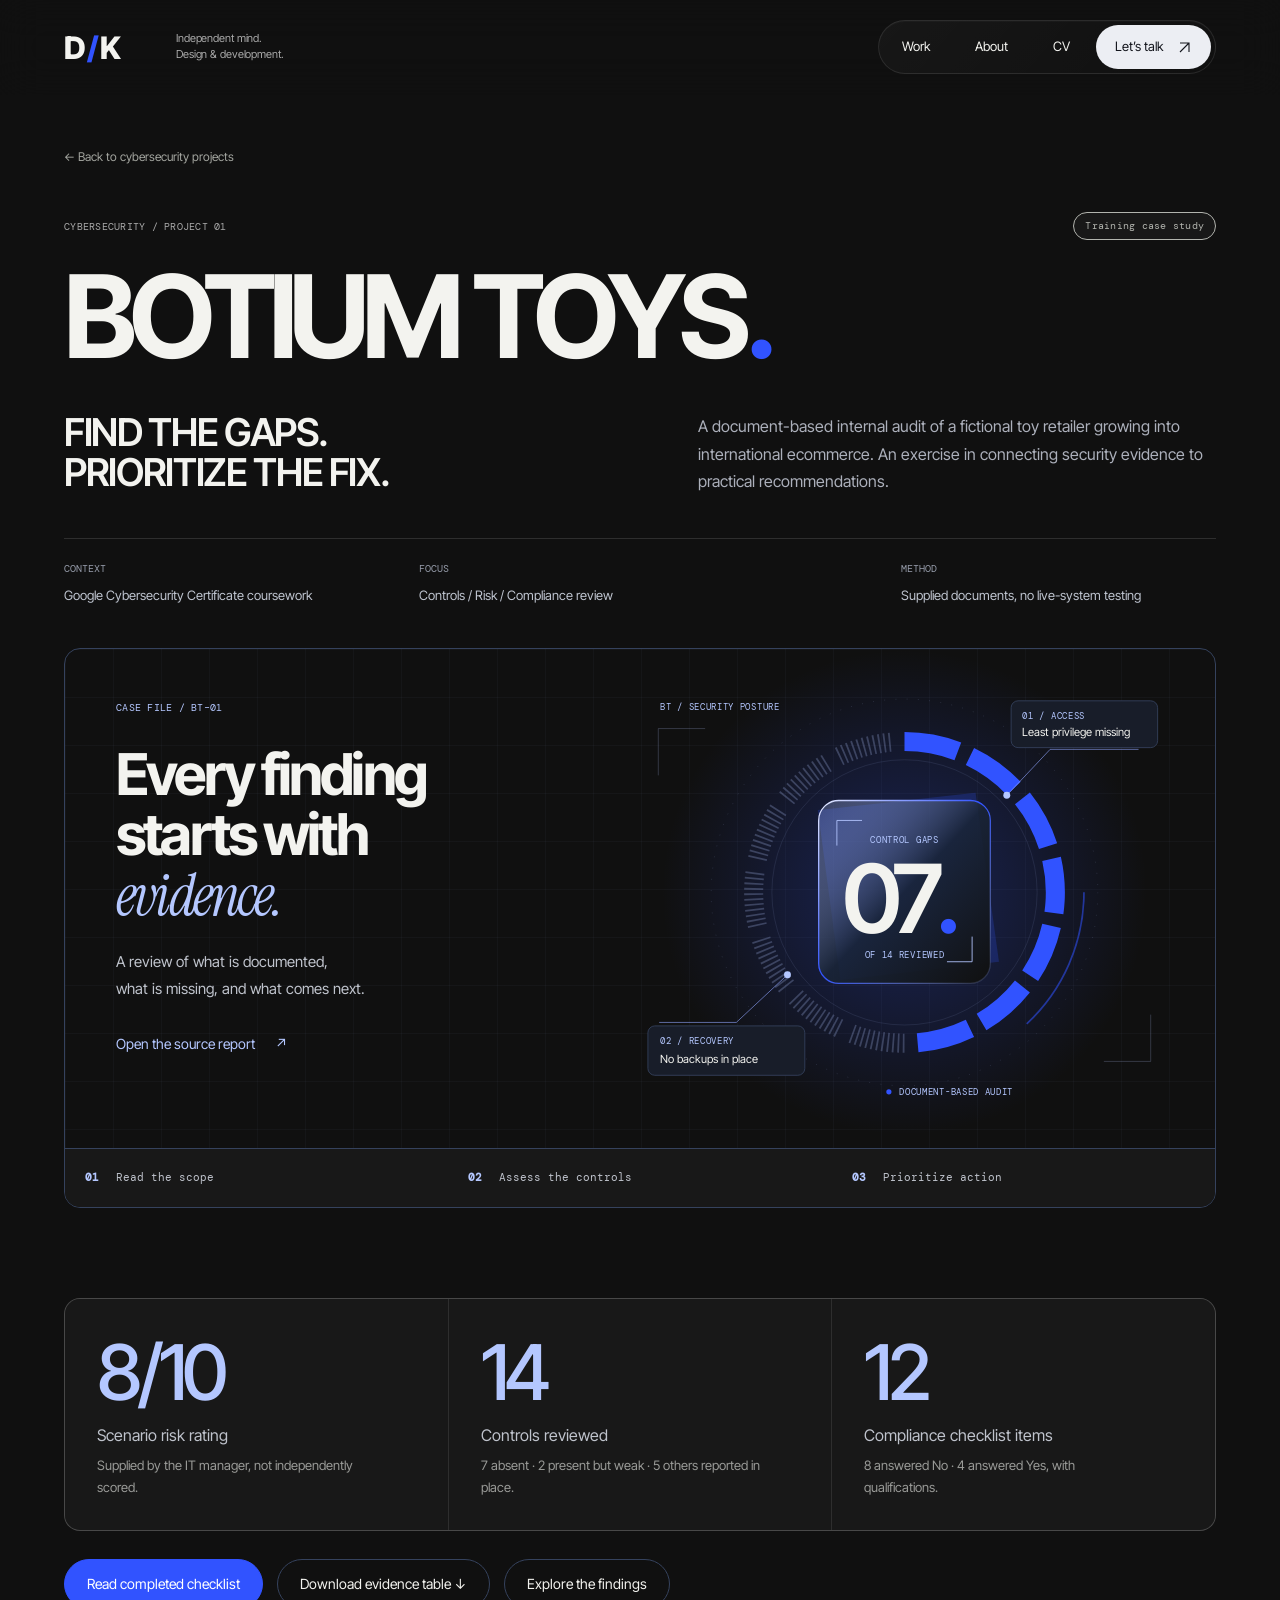
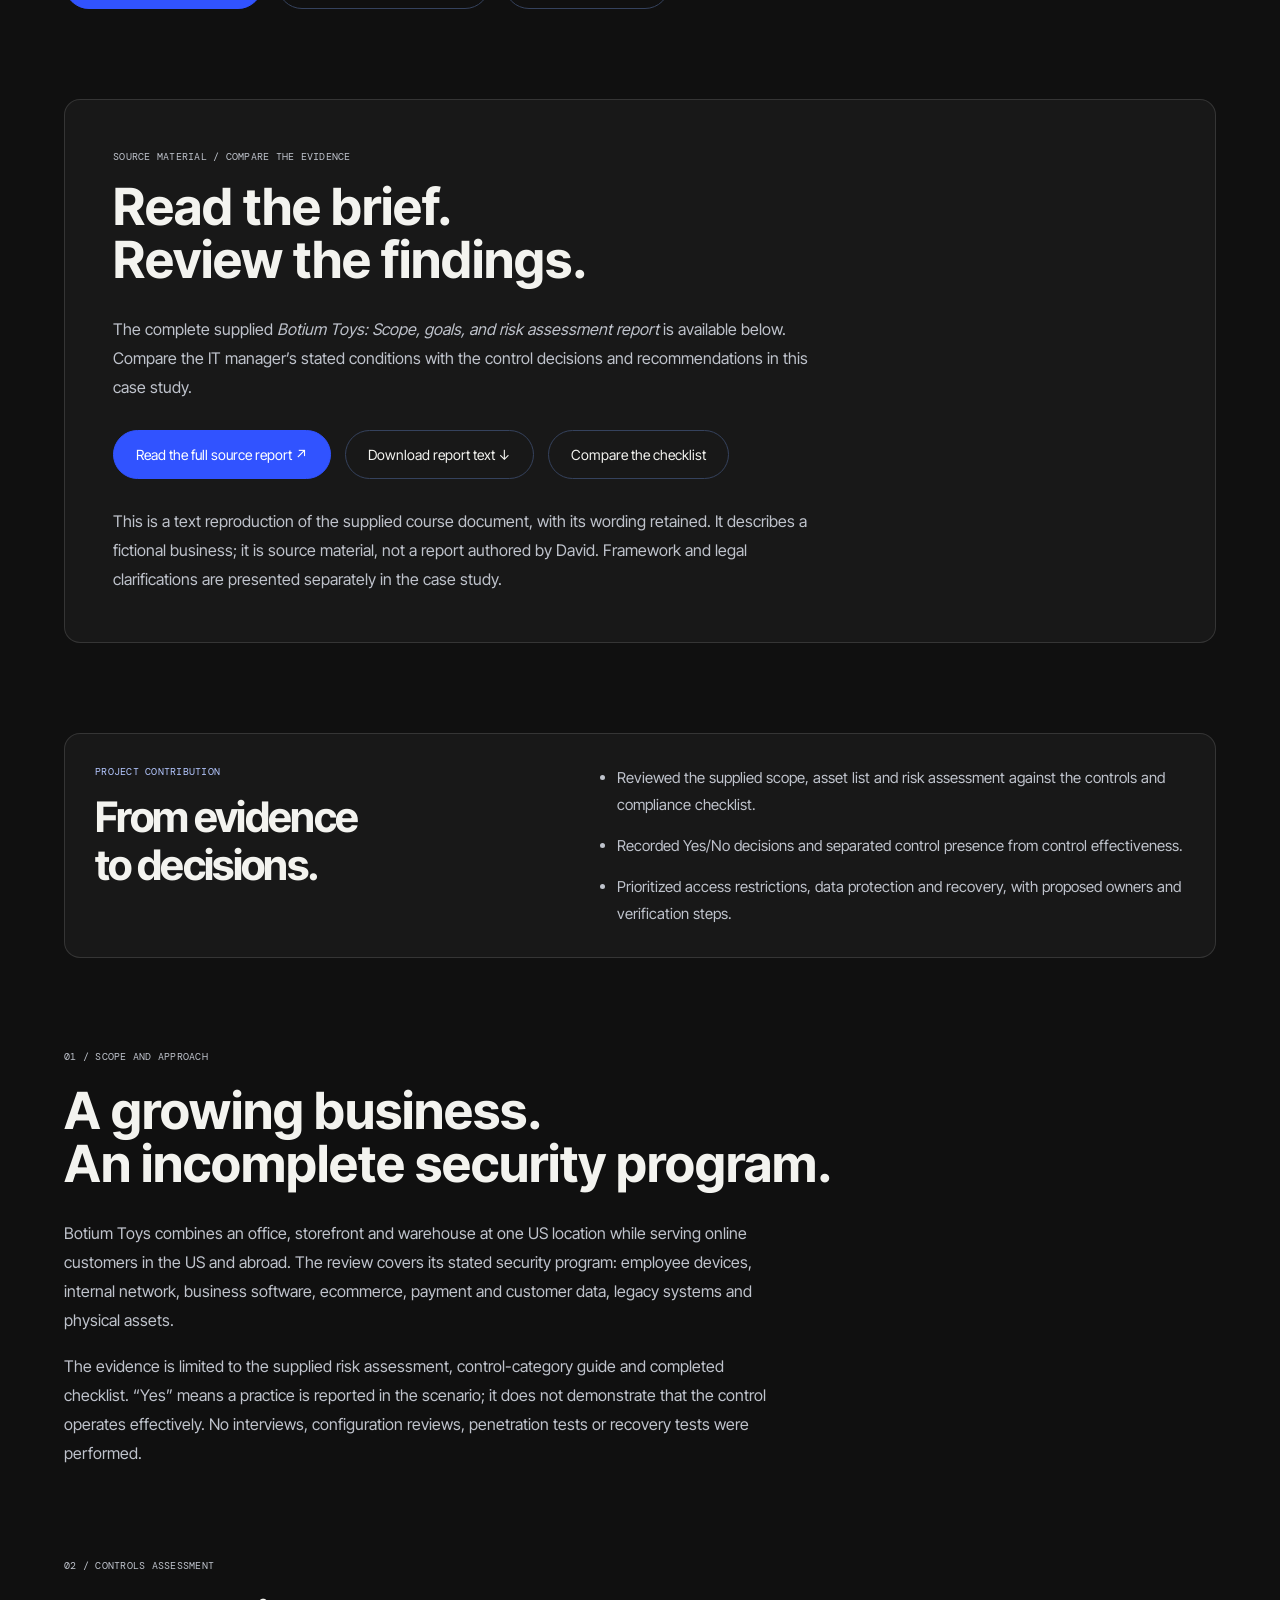
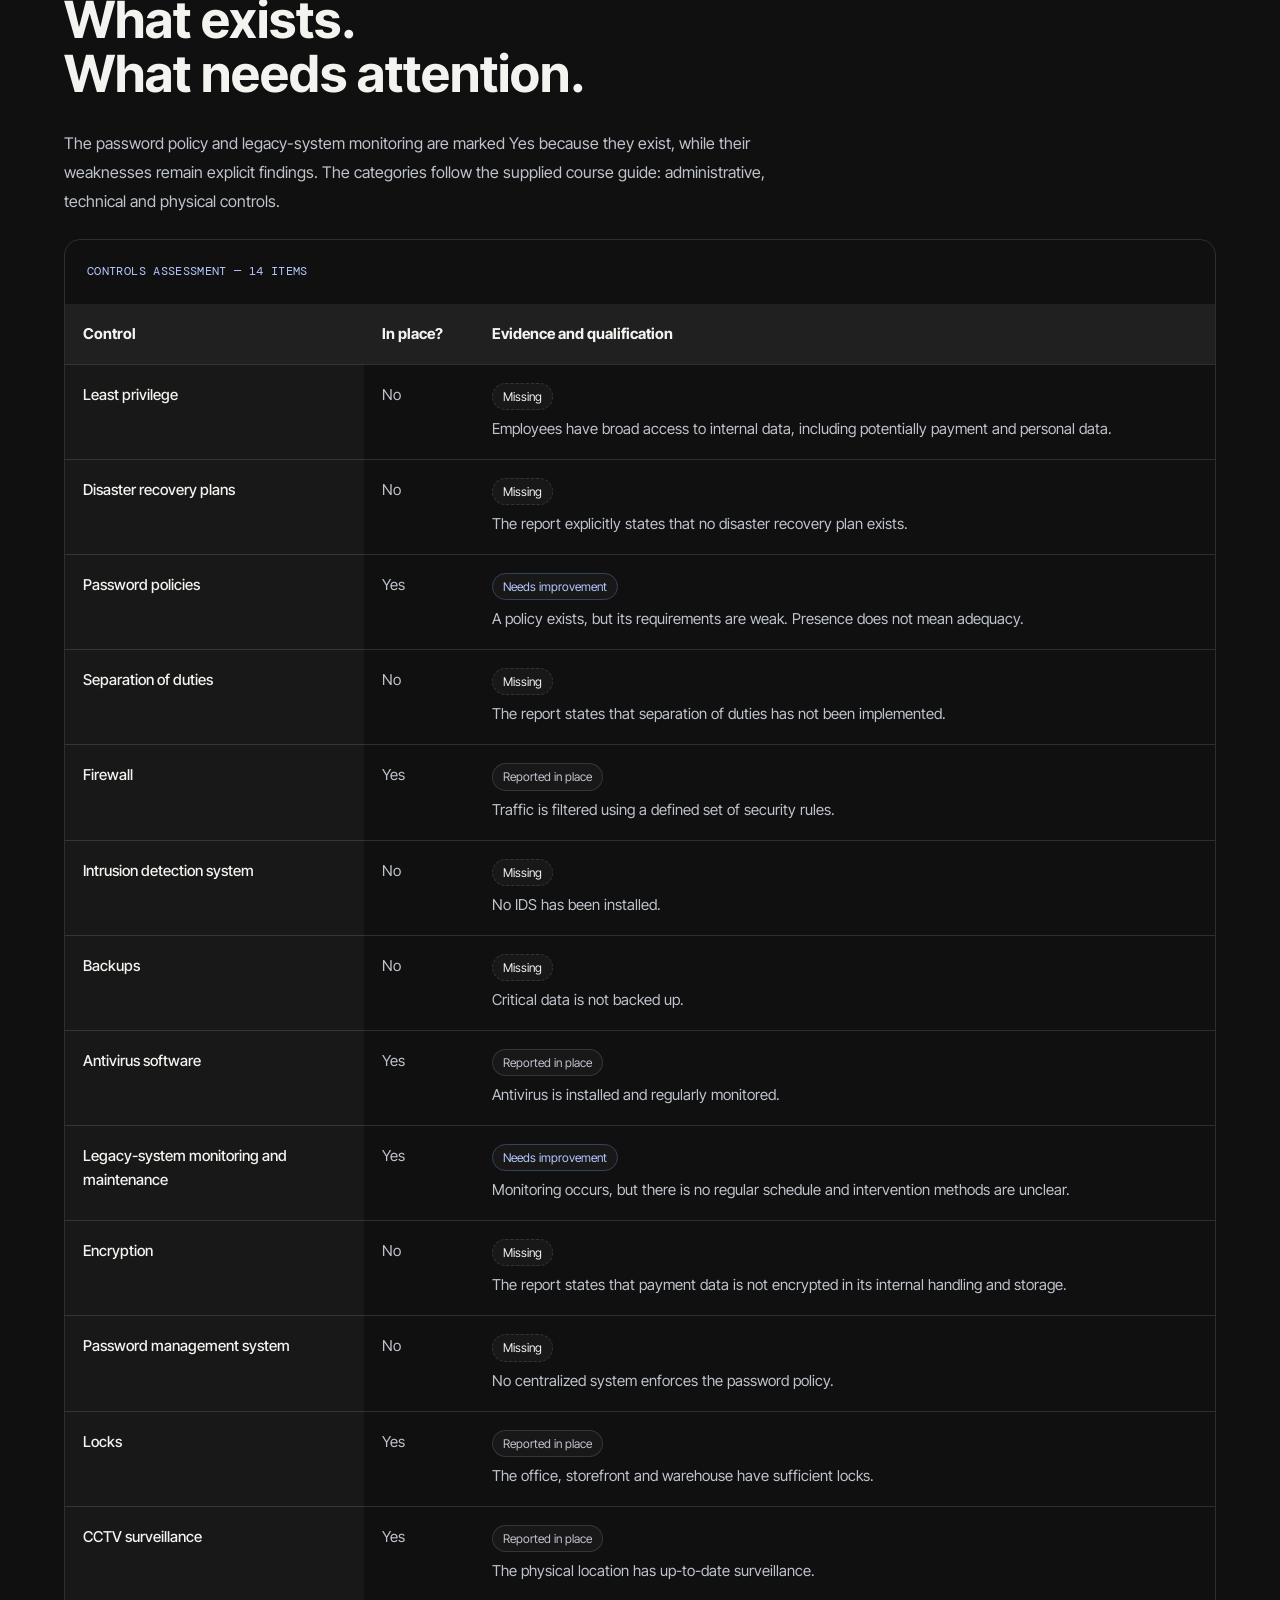
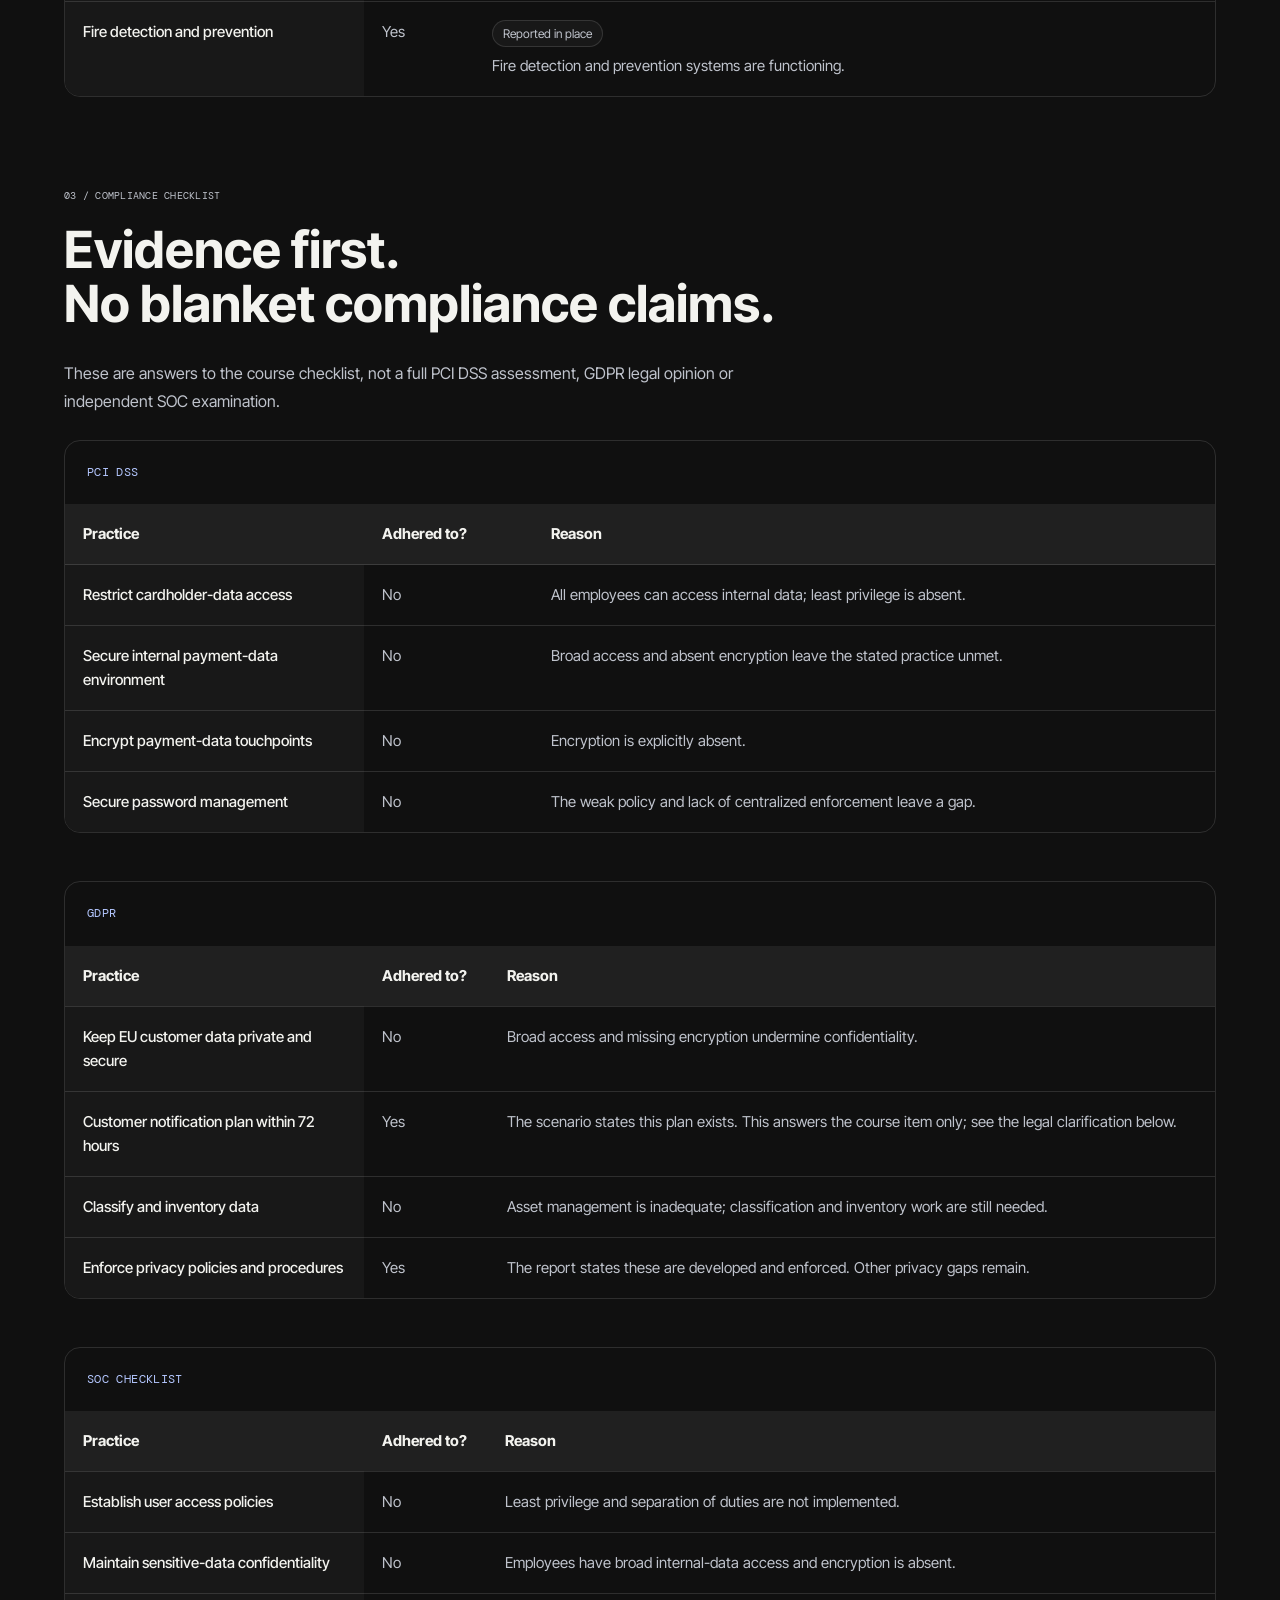
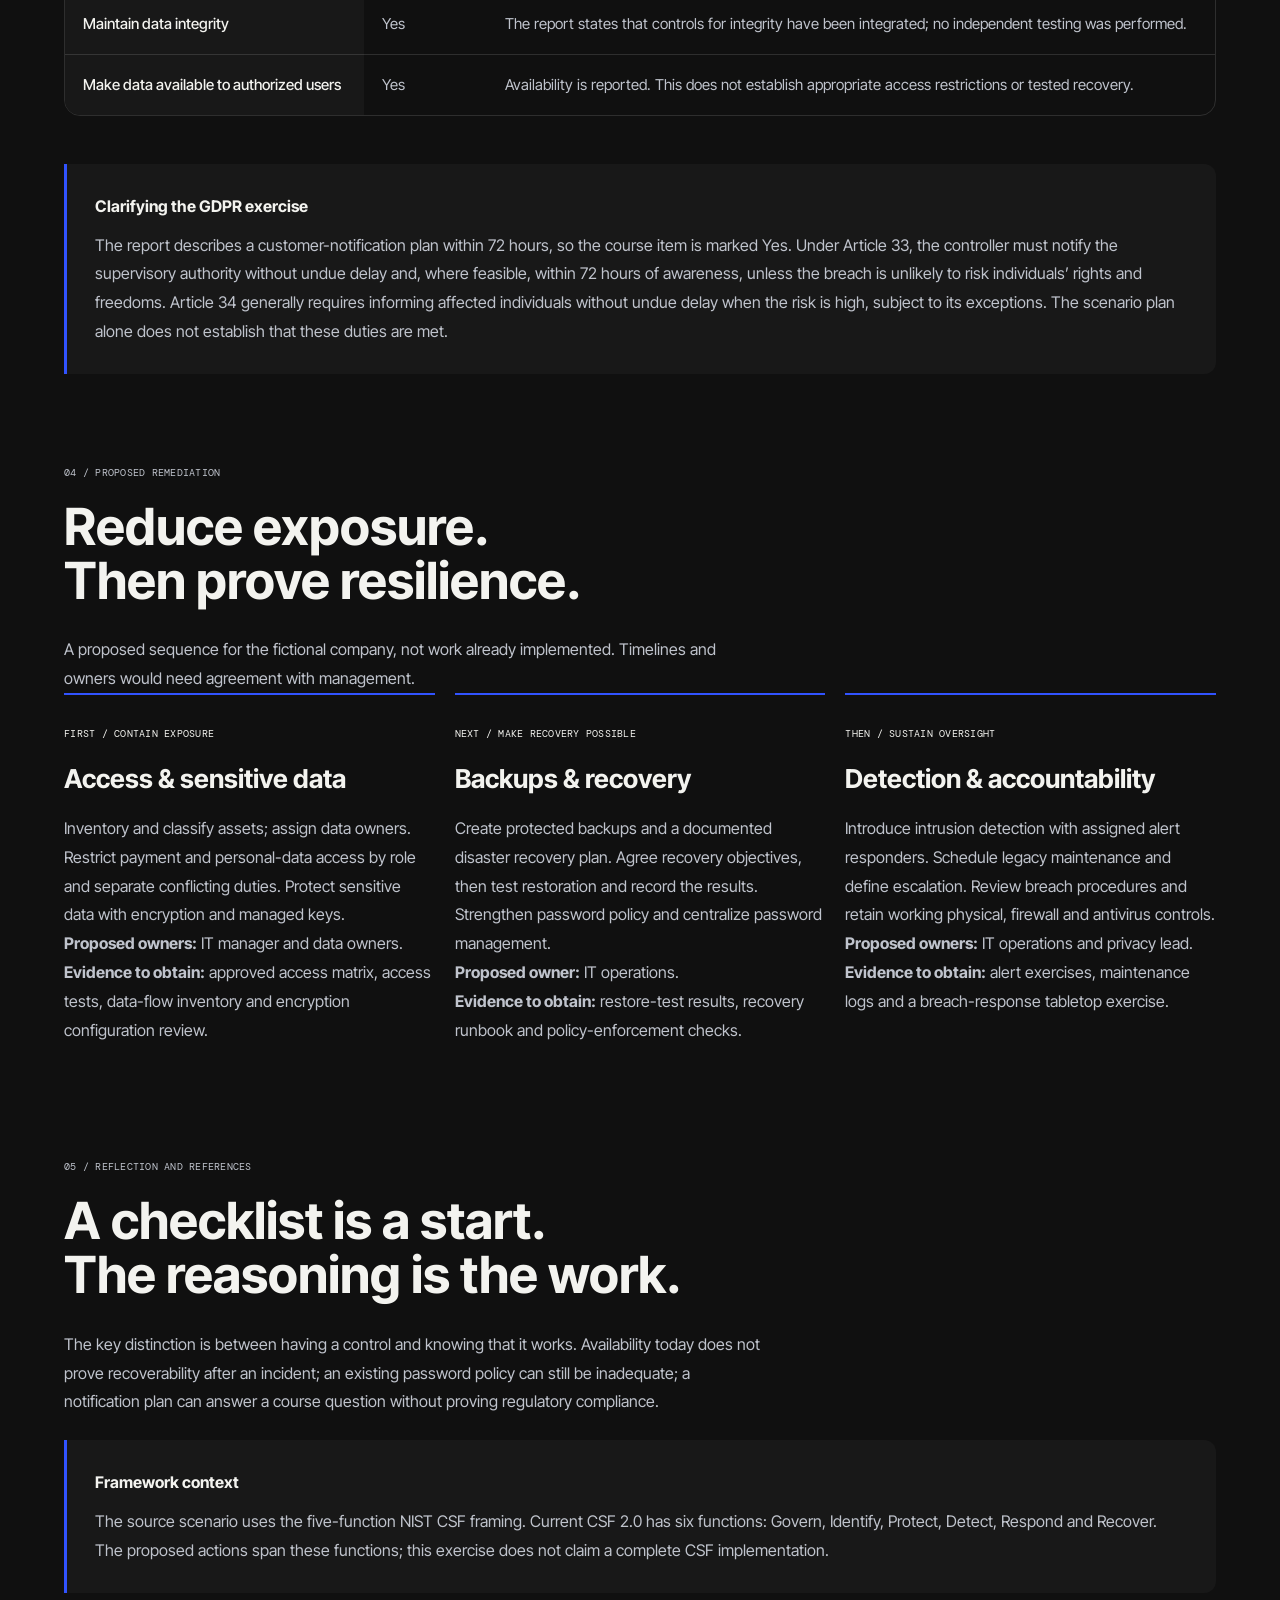
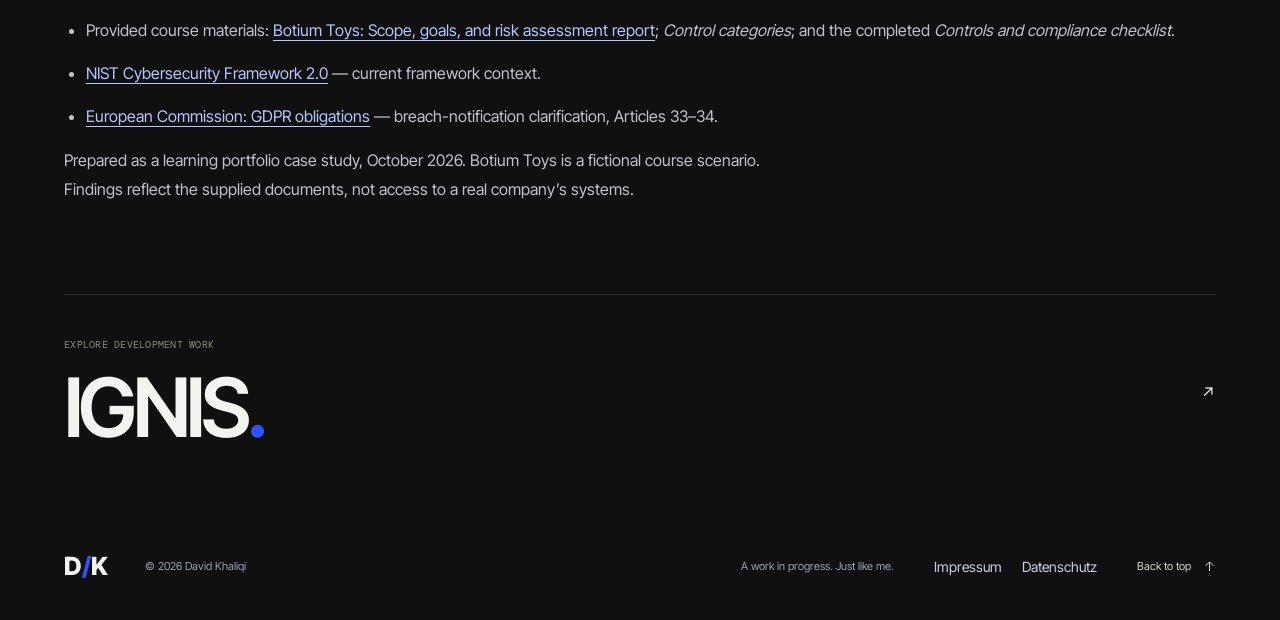
==== commit 83269542: "Replace static Botium dossier with animated evidence control map" ====
--- a/work/botium-audit/index.html
+++ b/work/botium-audit/index.html
@@ -1 +1 @@
-<!doctype html><html lang="en"><head><meta charset="utf-8"><meta name="viewport" content="width=device-width,initial-scale=1"><meta name="theme-color" content="#101010"><meta name="color-scheme" content="dark"><title>Botium Toys Security Audit — David Khaliqi</title><meta name="description" content="A document-based internal security audit of Botium Toys: controls, evidence, compliance gaps and prioritized recommendations."><meta property="og:title" content="Botium Toys Security Audit — David Khaliqi"><meta property="og:description" content="A document-based internal security audit of Botium Toys: controls, evidence, compliance gaps and prioritized recommendations."><meta property="og:type" content="website"><meta property="og:url" content="https://kletterrn.github.io/work/botium-audit/"><link rel="canonical" href="https://kletterrn.github.io/work/botium-audit/"><link rel="icon" href="/assets/favicon.svg?v=2" type="image/svg+xml"><link rel="stylesheet" href="/fonts.css"><link rel="stylesheet" href="/styles.css"><script src="/app.js" defer></script><link rel="stylesheet" href="/audit.css"></head><body id="top"><a class="skip" href="#main">Skip to content</a><div class="read-progress" aria-hidden="true"></div><header class="header"><div class="header-inner wrap"><a class="wordmark" href="/" aria-label="David Khaliqi, home">D<span>/</span>K</a><a class="header-role" href="/#about">Independent mind.<br>Design & development.</a><nav id="navigation" class="navigation" aria-label="Main navigation"><a href="/#work">Work</a><a href="/#about">About</a><a href="/cv/">CV</a><a href="/#contact">Let’s talk <svg class="icon" viewBox="0 0 20 20" aria-hidden="true"><path d="M4 16 16 4M4 4h12v12"/></svg></a></nav><button class="menu-toggle" aria-expanded="false" aria-controls="navigation" type="button"><span>Menu</span><i aria-hidden="true"></i></button></div></header><main id="main" class="case-main audit-page"><section class="case-hero wrap"><a class="case-back" href="/#cybersecurity">← Back to cybersecurity projects</a><div class="case-eyebrow"><p class="label">Cybersecurity / Project 01</p><span class="project-state">Training case study</span></div><h1>BOTIUM TOYS<span>.</span></h1><div class="case-lead"><h2>FIND THE GAPS.<br>PRIORITIZE THE FIX.</h2><p>A document-based internal audit of a fictional toy retailer growing into international ecommerce. An exercise in connecting security evidence to practical recommendations.</p></div><dl class="case-meta"><div><dt>Context</dt><dd>Google Cybersecurity Certificate coursework</dd></div><div><dt>Focus</dt><dd>Controls / Risk / Compliance review</dd></div><div><dt>Method</dt><dd>Supplied documents, no live-system testing</dd></div></dl></section><div class="wrap"><section class="audit-exhibit" aria-labelledby="audit-exhibit-title"><div class="exhibit-copy"><p class="label">Case file / BT–01</p><h2 id="audit-exhibit-title">Every finding<br>starts with<br><em>evidence.</em></h2><p>A review of what is documented,<br>what is missing, and what comes next.</p><a href="#source-report">Open the source report <span aria-hidden="true">↗</span></a></div><div class="botium-dossier" aria-hidden="true"><div class="dossier-back"><span>01 / SCOPE & ASSETS</span></div><div class="dossier-sheet"><div class="dossier-top"><span>BOTIUM TOYS</span><span>INTERNAL REVIEW</span></div><div class="dossier-heading">Security<br>audit<span>.</span></div><div class="dossier-rule"></div><div class="dossier-line"><span>Access permissions</span><b>GAP</b></div><div class="dossier-line"><span>Data recovery</span><b>GAP</b></div><div class="dossier-line"><span>Physical protection</span><b class="dossier-present">PRESENT</b></div><div class="dossier-bottom"><span>DOCUMENT-BASED<br>TRAINING EXERCISE</span><span>14 CONTROLS<br>REVIEWED</span></div></div><div class="dossier-tab">02 / FINDINGS</div></div><div class="exhibit-track"><span><b>01</b> Read the scope</span><span><b>02</b> Assess the controls</span><span><b>03</b> Prioritize action</span></div></section><section class="audit-section" aria-label="Audit overview"><div class="audit-metrics"><div class="audit-metric"><strong>8/10</strong><p>Scenario risk rating</p><small>Supplied by the IT manager, not independently scored.</small></div><div class="audit-metric"><strong>14</strong><p>Controls reviewed</p><small>7 absent · 2 present but weak · 5 others reported in place.</small></div><div class="audit-metric"><strong>12</strong><p>Compliance checklist items</p><small>8 answered No · 4 answered Yes, with qualifications.</small></div></div><div class="audit-actions"><a href="#controls">Read completed checklist</a><a href="/assets/audit/botium-audit-evidence.csv" download>Download evidence table ↓</a><a href="#controls">Explore the findings</a></div></section><section class="audit-section audit-resources" id="source-report"><p class="label">Source material / Compare the evidence</p><h2>Read the brief.<br>Review the findings.</h2><p>The complete supplied <em>Botium Toys: Scope, goals, and risk assessment report</em> is available below. Compare the IT manager’s stated conditions with the control decisions and recommendations in this case study.</p><div class="audit-actions"><a href="/work/botium-audit/scope-report/">Read the full source report ↗</a><a href="/assets/audit/botium-scope-risk-report.txt" download>Download report text ↓</a><a href="#controls">Compare the checklist</a></div><p>This is a text reproduction of the supplied course document, with its wording retained. It describes a fictional business; it is source material, not a report authored by David. Framework and legal clarifications are presented separately in the case study.</p></section><section class="case-contributions"><div><p class="label">Project contribution</p><h2>From evidence<br>to decisions.</h2></div><ul><li>Reviewed the supplied scope, asset list and risk assessment against the controls and compliance checklist.</li><li>Recorded Yes/No decisions and separated control presence from control effectiveness.</li><li>Prioritized access restrictions, data protection and recovery, with proposed owners and verification steps.</li></ul></section><section class="audit-section"><p class="label">01 / Scope and approach</p><h2>A growing business.<br>An incomplete security program.</h2><p>Botium Toys combines an office, storefront and warehouse at one US location while serving online customers in the US and abroad. The review covers its stated security program: employee devices, internal network, business software, ecommerce, payment and customer data, legacy systems and physical assets.</p><p>The evidence is limited to the supplied risk assessment, control-category guide and completed checklist. “Yes” means a practice is reported in the scenario; it does not demonstrate that the control operates effectively. No interviews, configuration reviews, penetration tests or recovery tests were performed.</p></section><section class="audit-section" id="controls"><p class="label">02 / Controls assessment</p><h2>What exists.<br>What needs attention.</h2><p>The password policy and legacy-system monitoring are marked Yes because they exist, while their weaknesses remain explicit findings. The categories follow the supplied course guide: administrative, technical and physical controls.</p><p class="audit-scroll-hint">Scroll the table sideways to read the evidence →</p><div class="audit-table-wrap" role="region" aria-label="Controls assessment table" tabindex="0"><table class="audit-table"><caption>Controls assessment — 14 items</caption><thead><tr><th scope="col">Control</th><th scope="col">In place?</th><th scope="col">Evidence and qualification</th></tr></thead><tbody><tr><th scope="row">Least privilege</th><td>No</td><td><span class="audit-status" data-status="missing">Missing</span><br>Employees have broad access to internal data, including potentially payment and personal data.</td></tr><tr><th scope="row">Disaster recovery plans</th><td>No</td><td><span class="audit-status" data-status="missing">Missing</span><br>The report explicitly states that no disaster recovery plan exists.</td></tr><tr><th scope="row">Password policies</th><td>Yes</td><td><span class="audit-status" data-status="improve">Needs improvement</span><br>A policy exists, but its requirements are weak. Presence does not mean adequacy.</td></tr><tr><th scope="row">Separation of duties</th><td>No</td><td><span class="audit-status" data-status="missing">Missing</span><br>The report states that separation of duties has not been implemented.</td></tr><tr><th scope="row">Firewall</th><td>Yes</td><td><span class="audit-status">Reported in place</span><br>Traffic is filtered using a defined set of security rules.</td></tr><tr><th scope="row">Intrusion detection system</th><td>No</td><td><span class="audit-status" data-status="missing">Missing</span><br>No IDS has been installed.</td></tr><tr><th scope="row">Backups</th><td>No</td><td><span class="audit-status" data-status="missing">Missing</span><br>Critical data is not backed up.</td></tr><tr><th scope="row">Antivirus software</th><td>Yes</td><td><span class="audit-status">Reported in place</span><br>Antivirus is installed and regularly monitored.</td></tr><tr><th scope="row">Legacy-system monitoring and maintenance</th><td>Yes</td><td><span class="audit-status" data-status="improve">Needs improvement</span><br>Monitoring occurs, but there is no regular schedule and intervention methods are unclear.</td></tr><tr><th scope="row">Encryption</th><td>No</td><td><span class="audit-status" data-status="missing">Missing</span><br>The report states that payment data is not encrypted in its internal handling and storage.</td></tr><tr><th scope="row">Password management system</th><td>No</td><td><span class="audit-status" data-status="missing">Missing</span><br>No centralized system enforces the password policy.</td></tr><tr><th scope="row">Locks</th><td>Yes</td><td><span class="audit-status">Reported in place</span><br>The office, storefront and warehouse have sufficient locks.</td></tr><tr><th scope="row">CCTV surveillance</th><td>Yes</td><td><span class="audit-status">Reported in place</span><br>The physical location has up-to-date surveillance.</td></tr><tr><th scope="row">Fire detection and prevention</th><td>Yes</td><td><span class="audit-status">Reported in place</span><br>Fire detection and prevention systems are functioning.</td></tr></tbody></table></div></section><section class="audit-section" id="compliance"><p class="label">03 / Compliance checklist</p><h2>Evidence first.<br>No blanket compliance claims.</h2><p>These are answers to the course checklist, not a full PCI DSS assessment, GDPR legal opinion or independent SOC examination.</p><p class="audit-scroll-hint">Scroll the table sideways to read the evidence →</p><div class="audit-table-wrap" role="region" aria-label="PCI DSS findings" tabindex="0"><table class="audit-table"><caption>PCI DSS</caption><thead><tr><th scope="col">Practice</th><th scope="col">Adhered to?</th><th scope="col">Reason</th></tr></thead><tbody><tr><th scope="row">Restrict cardholder-data access</th><td>No</td><td>All employees can access internal data; least privilege is absent.</td></tr><tr><th scope="row">Secure internal payment-data environment</th><td>No</td><td>Broad access and absent encryption leave the stated practice unmet.</td></tr><tr><th scope="row">Encrypt payment-data touchpoints</th><td>No</td><td>Encryption is explicitly absent.</td></tr><tr><th scope="row">Secure password management</th><td>No</td><td>The weak policy and lack of centralized enforcement leave a gap.</td></tr></tbody></table></div><br><p class="audit-scroll-hint">Scroll the table sideways to read the evidence →</p><div class="audit-table-wrap" role="region" aria-label="GDPR findings" tabindex="0"><table class="audit-table"><caption>GDPR</caption><thead><tr><th scope="col">Practice</th><th scope="col">Adhered to?</th><th scope="col">Reason</th></tr></thead><tbody><tr><th scope="row">Keep EU customer data private and secure</th><td>No</td><td>Broad access and missing encryption undermine confidentiality.</td></tr><tr><th scope="row">Customer notification plan within 72 hours</th><td>Yes</td><td>The scenario states this plan exists. This answers the course item only; see the legal clarification below.</td></tr><tr><th scope="row">Classify and inventory data</th><td>No</td><td>Asset management is inadequate; classification and inventory work are still needed.</td></tr><tr><th scope="row">Enforce privacy policies and procedures</th><td>Yes</td><td>The report states these are developed and enforced. Other privacy gaps remain.</td></tr></tbody></table></div><br><p class="audit-scroll-hint">Scroll the table sideways to read the evidence →</p><div class="audit-table-wrap" role="region" aria-label="SOC checklist findings" tabindex="0"><table class="audit-table"><caption>SOC checklist</caption><thead><tr><th scope="col">Practice</th><th scope="col">Adhered to?</th><th scope="col">Reason</th></tr></thead><tbody><tr><th scope="row">Establish user access policies</th><td>No</td><td>Least privilege and separation of duties are not implemented.</td></tr><tr><th scope="row">Maintain sensitive-data confidentiality</th><td>No</td><td>Employees have broad internal-data access and encryption is absent.</td></tr><tr><th scope="row">Maintain data integrity</th><td>Yes</td><td>The report states that controls for integrity have been integrated; no independent testing was performed.</td></tr><tr><th scope="row">Make data available to authorized users</th><td>Yes</td><td>Availability is reported. This does not establish appropriate access restrictions or tested recovery.</td></tr></tbody></table></div><br><div class="audit-note"><strong>Clarifying the GDPR exercise</strong><p>The report describes a customer-notification plan within 72 hours, so the course item is marked Yes. Under Article 33, the controller must notify the supervisory authority without undue delay and, where feasible, within 72 hours of awareness, unless the breach is unlikely to risk individuals’ rights and freedoms. Article 34 generally requires informing affected individuals without undue delay when the risk is high, subject to its exceptions. The scenario plan alone does not establish that these duties are met.</p></div></section><section class="audit-section"><p class="label">04 / Proposed remediation</p><h2>Reduce exposure.<br>Then prove resilience.</h2><p>A proposed sequence for the fictional company, not work already implemented. Timelines and owners would need agreement with management.</p><div class="audit-priorities"><article class="audit-priority"><span class="label">First / Contain exposure</span><h3>Access & sensitive data</h3><p>Inventory and classify assets; assign data owners. Restrict payment and personal-data access by role and separate conflicting duties. Protect sensitive data with encryption and managed keys.</p><p><b>Proposed owners:</b> IT manager and data owners.<br><b>Evidence to obtain:</b> approved access matrix, access tests, data-flow inventory and encryption configuration review.</p></article><article class="audit-priority"><span class="label">Next / Make recovery possible</span><h3>Backups & recovery</h3><p>Create protected backups and a documented disaster recovery plan. Agree recovery objectives, then test restoration and record the results. Strengthen password policy and centralize password management.</p><p><b>Proposed owner:</b> IT operations.<br><b>Evidence to obtain:</b> restore-test results, recovery runbook and policy-enforcement checks.</p></article><article class="audit-priority"><span class="label">Then / Sustain oversight</span><h3>Detection & accountability</h3><p>Introduce intrusion detection with assigned alert responders. Schedule legacy maintenance and define escalation. Review breach procedures and retain working physical, firewall and antivirus controls.</p><p><b>Proposed owners:</b> IT operations and privacy lead.<br><b>Evidence to obtain:</b> alert exercises, maintenance logs and a breach-response tabletop exercise.</p></article></div></section><section class="audit-section"><p class="label">05 / Reflection and references</p><h2>A checklist is a start.<br>The reasoning is the work.</h2><p>The key distinction is between having a control and knowing that it works. Availability today does not prove recoverability after an incident; an existing password policy can still be inadequate; a notification plan can answer a course question without proving regulatory compliance.</p><div class="audit-note"><strong>Framework context</strong><p>The source scenario uses the five-function NIST CSF framing. Current CSF 2.0 has six functions: Govern, Identify, Protect, Detect, Respond and Recover. The proposed actions span these functions; this exercise does not claim a complete CSF implementation.</p></div><ul class="audit-sources"><li>Provided course materials: <a href="/work/botium-audit/scope-report/">Botium Toys: Scope, goals, and risk assessment report</a>; <em>Control categories</em>; and the completed <em>Controls and compliance checklist</em>.</li><li><a href="https://nvlpubs.nist.gov/nistpubs/CSWP/NIST.CSWP.29.pdf">NIST Cybersecurity Framework 2.0</a> — current framework context.</li><li><a href="https://commission.europa.eu/law/law-topic/data-protection/information-business-and-organisations/obligations_en">European Commission: GDPR obligations</a> — breach-notification clarification, Articles 33–34.</li></ul><p>Prepared as a learning portfolio case study, October 2026. Botium Toys is a fictional course scenario. Findings reflect the supplied documents, not access to a real company’s systems.</p></section><a class="next-work" href="/work/ignis/"><div><p class="label">Explore development work</p><h2>IGNIS<span>.</span></h2></div><span aria-hidden="true">↗</span></a></div></main><footer class="footer wrap"><a class="wordmark" href="/" aria-label="Home">D<span>/</span>K</a><span>© 2026 David Khaliqi</span><span class="footer-note">A work in progress. Just like me.</span><nav class="legal-links" aria-label="Rechtliches"><a href="/impressum/">Impressum</a><a href="/datenschutz/">Datenschutz</a></nav><a class="back-top" href="#top">Back to top <svg class="icon" viewBox="0 0 20 20" aria-hidden="true"><path d="M10 17V3m-6 6 6-6 6 6"/></svg></a></footer></body></html>+<!doctype html><html lang="en"><head><meta charset="utf-8"><meta name="viewport" content="width=device-width,initial-scale=1"><meta name="theme-color" content="#101010"><meta name="color-scheme" content="dark"><title>Botium Toys Security Audit — David Khaliqi</title><meta name="description" content="A document-based internal security audit of Botium Toys: controls, evidence, compliance gaps and prioritized recommendations."><meta property="og:title" content="Botium Toys Security Audit — David Khaliqi"><meta property="og:description" content="A document-based internal security audit of Botium Toys: controls, evidence, compliance gaps and prioritized recommendations."><meta property="og:type" content="website"><meta property="og:url" content="https://kletterrn.github.io/work/botium-audit/"><link rel="canonical" href="https://kletterrn.github.io/work/botium-audit/"><link rel="icon" href="/assets/favicon.svg?v=2" type="image/svg+xml"><link rel="stylesheet" href="/fonts.css"><link rel="stylesheet" href="/styles.css"><script src="/app.js" defer></script><link rel="stylesheet" href="/audit.css?v=981390babccd"></head><body id="top"><a class="skip" href="#main">Skip to content</a><div class="read-progress" aria-hidden="true"></div><header class="header"><div class="header-inner wrap"><a class="wordmark" href="/" aria-label="David Khaliqi, home">D<span>/</span>K</a><a class="header-role" href="/#about">Independent mind.<br>Design & development.</a><nav id="navigation" class="navigation" aria-label="Main navigation"><a href="/#work">Work</a><a href="/#about">About</a><a href="/cv/">CV</a><a href="/#contact">Let’s talk <svg class="icon" viewBox="0 0 20 20" aria-hidden="true"><path d="M4 16 16 4M4 4h12v12"/></svg></a></nav><button class="menu-toggle" aria-expanded="false" aria-controls="navigation" type="button"><span>Menu</span><i aria-hidden="true"></i></button></div></header><main id="main" class="case-main audit-page"><section class="case-hero wrap"><a class="case-back" href="/#cybersecurity">← Back to cybersecurity projects</a><div class="case-eyebrow"><p class="label">Cybersecurity / Project 01</p><span class="project-state">Training case study</span></div><h1>BOTIUM TOYS<span>.</span></h1><div class="case-lead"><h2>FIND THE GAPS.<br>PRIORITIZE THE FIX.</h2><p>A document-based internal audit of a fictional toy retailer growing into international ecommerce. An exercise in connecting security evidence to practical recommendations.</p></div><dl class="case-meta"><div><dt>Context</dt><dd>Google Cybersecurity Certificate coursework</dd></div><div><dt>Focus</dt><dd>Controls / Risk / Compliance review</dd></div><div><dt>Method</dt><dd>Supplied documents, no live-system testing</dd></div></dl></section><div class="wrap"><section class="audit-exhibit" aria-labelledby="audit-exhibit-title"><div class="exhibit-copy"><p class="label">Case file / BT–01</p><h2 id="audit-exhibit-title">Every finding<br>starts with<br><em>evidence.</em></h2><p>A review of what is documented,<br>what is missing, and what comes next.</p><a href="#source-report">Open the source report <span aria-hidden="true">↗</span></a></div><div class="botium-control-map" role="img" aria-label="Audit control map: 14 controls reviewed, 7 missing. Missing controls include least privilege and backups. Document-based training exercise."><svg viewBox="0 0 640 560" aria-hidden="true"><defs><radialGradient id="bt-halo"><stop stop-color="#3153ff" stop-opacity=".3"/><stop offset="1" stop-color="#3153ff" stop-opacity="0"/></radialGradient><linearGradient id="bt-glass" x2="1" y2="1"><stop stop-color="#b4c7ff" stop-opacity=".22"/><stop offset=".5" stop-color="#192437" stop-opacity=".9"/><stop offset="1" stop-color="#101010"/></linearGradient><linearGradient id="bt-edge" x2="1" y2="1"><stop stop-color="#e5eaff"/><stop offset=".48" stop-color="#3153ff"/><stop offset="1" stop-color="#b4c7ff" stop-opacity=".1"/></linearGradient></defs><circle cx="320" cy="275" r="280" fill="url(#bt-halo)"/><g class="control-orbit"><circle cx="320" cy="275" r="223" fill="none" stroke="#b4c7ff" stroke-opacity=".18" stroke-dasharray="1 12"/><circle cx="320" cy="275" r="207" fill="none" stroke="#3153ff" stroke-opacity=".55" stroke-dasharray="170 1130" stroke-width="2"/></g><circle cx="320" cy="275" r="153" fill="none" stroke="#b4c7ff" stroke-opacity=".12"/><path d="M 320.00 101.00 A 174 174 0 0 1 381.55 112.25" fill="none" stroke="#3153ff" stroke-opacity="1" stroke-width="22"  /><path d="M 395.50 118.23 A 174 174 0 0 1 446.07 155.07" fill="none" stroke="#3153ff" stroke-opacity="1" stroke-width="22"  /><path d="M 456.04 166.51 A 174 174 0 0 1 485.62 221.64" fill="none" stroke="#3153ff" stroke-opacity="1" stroke-width="22"  /><path d="M 489.64 236.28 A 174 174 0 0 1 492.37 298.79" fill="none" stroke="#3153ff" stroke-opacity="1" stroke-width="22"  /><path d="M 489.64 313.72 A 174 174 0 0 1 464.98 371.22" fill="none" stroke="#3153ff" stroke-opacity="1" stroke-width="22"  /><path d="M 456.04 383.49 A 174 174 0 0 1 408.87 424.59" fill="none" stroke="#3153ff" stroke-opacity="1" stroke-width="22"  /><path d="M 395.50 431.77 A 174 174 0 0 1 335.17 448.34" fill="none" stroke="#3153ff" stroke-opacity="1" stroke-width="22"  /><path d="M 320.00 449.00 A 174 174 0 0 1 258.45 437.75" fill="none" stroke="#b4c7ff" stroke-opacity=".25" stroke-width="22" stroke-dasharray="2 4" /><path d="M 244.50 431.77 A 174 174 0 0 1 193.93 394.93" fill="none" stroke="#b4c7ff" stroke-opacity=".25" stroke-width="22" stroke-dasharray="2 4" /><path d="M 183.96 383.49 A 174 174 0 0 1 154.38 328.36" fill="none" stroke="#b4c7ff" stroke-opacity=".25" stroke-width="22" stroke-dasharray="2 4" /><path d="M 150.36 313.72 A 174 174 0 0 1 147.63 251.21" fill="none" stroke="#b4c7ff" stroke-opacity=".25" stroke-width="22" stroke-dasharray="2 4" /><path d="M 150.36 236.28 A 174 174 0 0 1 175.02 178.78" fill="none" stroke="#b4c7ff" stroke-opacity=".25" stroke-width="22" stroke-dasharray="2 4" /><path d="M 183.96 166.51 A 174 174 0 0 1 231.13 125.41" fill="none" stroke="#b4c7ff" stroke-opacity=".25" stroke-width="22" stroke-dasharray="2 4" /><path d="M 244.50 118.23 A 174 174 0 0 1 304.83 101.66" fill="none" stroke="#b4c7ff" stroke-opacity=".25" stroke-width="22" stroke-dasharray="2 4" /><g class="control-core"><path d="M220 180 L402 160 L429 355 L246 376 Z" fill="#3153ff" opacity=".22"/><rect x="221" y="169" width="198" height="211" rx="23" fill="url(#bt-glass)" stroke="url(#bt-edge)" stroke-width="1.5"/><path d="M242 192h29M242 192v29M398 355h-29M398 355v-29" fill="none" stroke="#b4c7ff"/><text x="320" y="218" text-anchor="middle" class="map-mono">CONTROL GAPS</text><text x="312" y="322" text-anchor="middle" class="map-number">07<tspan class="map-dot">.</tspan></text><text x="320" y="351" text-anchor="middle" class="map-mono">OF 14 REVIEWED</text></g><g class="control-callout callout-access"><path d="M438 163L488 110H590" fill="none" stroke="#91a6ff" stroke-opacity=".7"/><circle cx="438" cy="163" r="4" fill="#b4c7ff"/><rect x="443" y="54" width="169" height="54" rx="8" fill="#181d29" stroke="#35425d"/><text x="456" y="75" class="map-mono">01 / ACCESS</text><text x="456" y="95" class="map-label">Least privilege missing</text></g><g class="control-callout callout-recovery"><path d="M185 370L126 425H37" fill="none" stroke="#91a6ff" stroke-opacity=".7"/><circle cx="185" cy="370" r="4" fill="#b4c7ff"/><rect x="24" y="429" width="181" height="57" rx="8" fill="#181d29" stroke="#35425d"/><text x="38" y="450" class="map-mono">02 / RECOVERY</text><text x="38" y="472" class="map-label">No backups in place</text></g><path d="M36 86h54M36 86v54M604 470h-54M604 470v-54" fill="none" stroke="#b4c7ff" stroke-opacity=".25"/><text x="38" y="65" class="map-mono">BT / SECURITY POSTURE</text><circle cx="302" cy="505" r="3" fill="#3153ff"/><text x="314" y="509" class="map-mono">DOCUMENT-BASED AUDIT</text></svg></div><div class="exhibit-track"><span><b>01</b> Read the scope</span><span><b>02</b> Assess the controls</span><span><b>03</b> Prioritize action</span></div></section><section class="audit-section" aria-label="Audit overview"><div class="audit-metrics"><div class="audit-metric"><strong>8/10</strong><p>Scenario risk rating</p><small>Supplied by the IT manager, not independently scored.</small></div><div class="audit-metric"><strong>14</strong><p>Controls reviewed</p><small>7 absent · 2 present but weak · 5 others reported in place.</small></div><div class="audit-metric"><strong>12</strong><p>Compliance checklist items</p><small>8 answered No · 4 answered Yes, with qualifications.</small></div></div><div class="audit-actions"><a href="#controls">Read completed checklist</a><a href="/assets/audit/botium-audit-evidence.csv" download>Download evidence table ↓</a><a href="#controls">Explore the findings</a></div></section><section class="audit-section audit-resources" id="source-report"><p class="label">Source material / Compare the evidence</p><h2>Read the brief.<br>Review the findings.</h2><p>The complete supplied <em>Botium Toys: Scope, goals, and risk assessment report</em> is available below. Compare the IT manager’s stated conditions with the control decisions and recommendations in this case study.</p><div class="audit-actions"><a href="/work/botium-audit/scope-report/">Read the full source report ↗</a><a href="/assets/audit/botium-scope-risk-report.txt" download>Download report text ↓</a><a href="#controls">Compare the checklist</a></div><p>This is a text reproduction of the supplied course document, with its wording retained. It describes a fictional business; it is source material, not a report authored by David. Framework and legal clarifications are presented separately in the case study.</p></section><section class="case-contributions"><div><p class="label">Project contribution</p><h2>From evidence<br>to decisions.</h2></div><ul><li>Reviewed the supplied scope, asset list and risk assessment against the controls and compliance checklist.</li><li>Recorded Yes/No decisions and separated control presence from control effectiveness.</li><li>Prioritized access restrictions, data protection and recovery, with proposed owners and verification steps.</li></ul></section><section class="audit-section"><p class="label">01 / Scope and approach</p><h2>A growing business.<br>An incomplete security program.</h2><p>Botium Toys combines an office, storefront and warehouse at one US location while serving online customers in the US and abroad. The review covers its stated security program: employee devices, internal network, business software, ecommerce, payment and customer data, legacy systems and physical assets.</p><p>The evidence is limited to the supplied risk assessment, control-category guide and completed checklist. “Yes” means a practice is reported in the scenario; it does not demonstrate that the control operates effectively. No interviews, configuration reviews, penetration tests or recovery tests were performed.</p></section><section class="audit-section" id="controls"><p class="label">02 / Controls assessment</p><h2>What exists.<br>What needs attention.</h2><p>The password policy and legacy-system monitoring are marked Yes because they exist, while their weaknesses remain explicit findings. The categories follow the supplied course guide: administrative, technical and physical controls.</p><p class="audit-scroll-hint">Scroll the table sideways to read the evidence →</p><div class="audit-table-wrap" role="region" aria-label="Controls assessment table" tabindex="0"><table class="audit-table"><caption>Controls assessment — 14 items</caption><thead><tr><th scope="col">Control</th><th scope="col">In place?</th><th scope="col">Evidence and qualification</th></tr></thead><tbody><tr><th scope="row">Least privilege</th><td>No</td><td><span class="audit-status" data-status="missing">Missing</span><br>Employees have broad access to internal data, including potentially payment and personal data.</td></tr><tr><th scope="row">Disaster recovery plans</th><td>No</td><td><span class="audit-status" data-status="missing">Missing</span><br>The report explicitly states that no disaster recovery plan exists.</td></tr><tr><th scope="row">Password policies</th><td>Yes</td><td><span class="audit-status" data-status="improve">Needs improvement</span><br>A policy exists, but its requirements are weak. Presence does not mean adequacy.</td></tr><tr><th scope="row">Separation of duties</th><td>No</td><td><span class="audit-status" data-status="missing">Missing</span><br>The report states that separation of duties has not been implemented.</td></tr><tr><th scope="row">Firewall</th><td>Yes</td><td><span class="audit-status">Reported in place</span><br>Traffic is filtered using a defined set of security rules.</td></tr><tr><th scope="row">Intrusion detection system</th><td>No</td><td><span class="audit-status" data-status="missing">Missing</span><br>No IDS has been installed.</td></tr><tr><th scope="row">Backups</th><td>No</td><td><span class="audit-status" data-status="missing">Missing</span><br>Critical data is not backed up.</td></tr><tr><th scope="row">Antivirus software</th><td>Yes</td><td><span class="audit-status">Reported in place</span><br>Antivirus is installed and regularly monitored.</td></tr><tr><th scope="row">Legacy-system monitoring and maintenance</th><td>Yes</td><td><span class="audit-status" data-status="improve">Needs improvement</span><br>Monitoring occurs, but there is no regular schedule and intervention methods are unclear.</td></tr><tr><th scope="row">Encryption</th><td>No</td><td><span class="audit-status" data-status="missing">Missing</span><br>The report states that payment data is not encrypted in its internal handling and storage.</td></tr><tr><th scope="row">Password management system</th><td>No</td><td><span class="audit-status" data-status="missing">Missing</span><br>No centralized system enforces the password policy.</td></tr><tr><th scope="row">Locks</th><td>Yes</td><td><span class="audit-status">Reported in place</span><br>The office, storefront and warehouse have sufficient locks.</td></tr><tr><th scope="row">CCTV surveillance</th><td>Yes</td><td><span class="audit-status">Reported in place</span><br>The physical location has up-to-date surveillance.</td></tr><tr><th scope="row">Fire detection and prevention</th><td>Yes</td><td><span class="audit-status">Reported in place</span><br>Fire detection and prevention systems are functioning.</td></tr></tbody></table></div></section><section class="audit-section" id="compliance"><p class="label">03 / Compliance checklist</p><h2>Evidence first.<br>No blanket compliance claims.</h2><p>These are answers to the course checklist, not a full PCI DSS assessment, GDPR legal opinion or independent SOC examination.</p><p class="audit-scroll-hint">Scroll the table sideways to read the evidence →</p><div class="audit-table-wrap" role="region" aria-label="PCI DSS findings" tabindex="0"><table class="audit-table"><caption>PCI DSS</caption><thead><tr><th scope="col">Practice</th><th scope="col">Adhered to?</th><th scope="col">Reason</th></tr></thead><tbody><tr><th scope="row">Restrict cardholder-data access</th><td>No</td><td>All employees can access internal data; least privilege is absent.</td></tr><tr><th scope="row">Secure internal payment-data environment</th><td>No</td><td>Broad access and absent encryption leave the stated practice unmet.</td></tr><tr><th scope="row">Encrypt payment-data touchpoints</th><td>No</td><td>Encryption is explicitly absent.</td></tr><tr><th scope="row">Secure password management</th><td>No</td><td>The weak policy and lack of centralized enforcement leave a gap.</td></tr></tbody></table></div><br><p class="audit-scroll-hint">Scroll the table sideways to read the evidence →</p><div class="audit-table-wrap" role="region" aria-label="GDPR findings" tabindex="0"><table class="audit-table"><caption>GDPR</caption><thead><tr><th scope="col">Practice</th><th scope="col">Adhered to?</th><th scope="col">Reason</th></tr></thead><tbody><tr><th scope="row">Keep EU customer data private and secure</th><td>No</td><td>Broad access and missing encryption undermine confidentiality.</td></tr><tr><th scope="row">Customer notification plan within 72 hours</th><td>Yes</td><td>The scenario states this plan exists. This answers the course item only; see the legal clarification below.</td></tr><tr><th scope="row">Classify and inventory data</th><td>No</td><td>Asset management is inadequate; classification and inventory work are still needed.</td></tr><tr><th scope="row">Enforce privacy policies and procedures</th><td>Yes</td><td>The report states these are developed and enforced. Other privacy gaps remain.</td></tr></tbody></table></div><br><p class="audit-scroll-hint">Scroll the table sideways to read the evidence →</p><div class="audit-table-wrap" role="region" aria-label="SOC checklist findings" tabindex="0"><table class="audit-table"><caption>SOC checklist</caption><thead><tr><th scope="col">Practice</th><th scope="col">Adhered to?</th><th scope="col">Reason</th></tr></thead><tbody><tr><th scope="row">Establish user access policies</th><td>No</td><td>Least privilege and separation of duties are not implemented.</td></tr><tr><th scope="row">Maintain sensitive-data confidentiality</th><td>No</td><td>Employees have broad internal-data access and encryption is absent.</td></tr><tr><th scope="row">Maintain data integrity</th><td>Yes</td><td>The report states that controls for integrity have been integrated; no independent testing was performed.</td></tr><tr><th scope="row">Make data available to authorized users</th><td>Yes</td><td>Availability is reported. This does not establish appropriate access restrictions or tested recovery.</td></tr></tbody></table></div><br><div class="audit-note"><strong>Clarifying the GDPR exercise</strong><p>The report describes a customer-notification plan within 72 hours, so the course item is marked Yes. Under Article 33, the controller must notify the supervisory authority without undue delay and, where feasible, within 72 hours of awareness, unless the breach is unlikely to risk individuals’ rights and freedoms. Article 34 generally requires informing affected individuals without undue delay when the risk is high, subject to its exceptions. The scenario plan alone does not establish that these duties are met.</p></div></section><section class="audit-section"><p class="label">04 / Proposed remediation</p><h2>Reduce exposure.<br>Then prove resilience.</h2><p>A proposed sequence for the fictional company, not work already implemented. Timelines and owners would need agreement with management.</p><div class="audit-priorities"><article class="audit-priority"><span class="label">First / Contain exposure</span><h3>Access & sensitive data</h3><p>Inventory and classify assets; assign data owners. Restrict payment and personal-data access by role and separate conflicting duties. Protect sensitive data with encryption and managed keys.</p><p><b>Proposed owners:</b> IT manager and data owners.<br><b>Evidence to obtain:</b> approved access matrix, access tests, data-flow inventory and encryption configuration review.</p></article><article class="audit-priority"><span class="label">Next / Make recovery possible</span><h3>Backups & recovery</h3><p>Create protected backups and a documented disaster recovery plan. Agree recovery objectives, then test restoration and record the results. Strengthen password policy and centralize password management.</p><p><b>Proposed owner:</b> IT operations.<br><b>Evidence to obtain:</b> restore-test results, recovery runbook and policy-enforcement checks.</p></article><article class="audit-priority"><span class="label">Then / Sustain oversight</span><h3>Detection & accountability</h3><p>Introduce intrusion detection with assigned alert responders. Schedule legacy maintenance and define escalation. Review breach procedures and retain working physical, firewall and antivirus controls.</p><p><b>Proposed owners:</b> IT operations and privacy lead.<br><b>Evidence to obtain:</b> alert exercises, maintenance logs and a breach-response tabletop exercise.</p></article></div></section><section class="audit-section"><p class="label">05 / Reflection and references</p><h2>A checklist is a start.<br>The reasoning is the work.</h2><p>The key distinction is between having a control and knowing that it works. Availability today does not prove recoverability after an incident; an existing password policy can still be inadequate; a notification plan can answer a course question without proving regulatory compliance.</p><div class="audit-note"><strong>Framework context</strong><p>The source scenario uses the five-function NIST CSF framing. Current CSF 2.0 has six functions: Govern, Identify, Protect, Detect, Respond and Recover. The proposed actions span these functions; this exercise does not claim a complete CSF implementation.</p></div><ul class="audit-sources"><li>Provided course materials: <a href="/work/botium-audit/scope-report/">Botium Toys: Scope, goals, and risk assessment report</a>; <em>Control categories</em>; and the completed <em>Controls and compliance checklist</em>.</li><li><a href="https://nvlpubs.nist.gov/nistpubs/CSWP/NIST.CSWP.29.pdf">NIST Cybersecurity Framework 2.0</a> — current framework context.</li><li><a href="https://commission.europa.eu/law/law-topic/data-protection/information-business-and-organisations/obligations_en">European Commission: GDPR obligations</a> — breach-notification clarification, Articles 33–34.</li></ul><p>Prepared as a learning portfolio case study, October 2026. Botium Toys is a fictional course scenario. Findings reflect the supplied documents, not access to a real company’s systems.</p></section><a class="next-work" href="/work/ignis/"><div><p class="label">Explore development work</p><h2>IGNIS<span>.</span></h2></div><span aria-hidden="true">↗</span></a></div></main><footer class="footer wrap"><a class="wordmark" href="/" aria-label="Home">D<span>/</span>K</a><span>© 2026 David Khaliqi</span><span class="footer-note">A work in progress. Just like me.</span><nav class="legal-links" aria-label="Rechtliches"><a href="/impressum/">Impressum</a><a href="/datenschutz/">Datenschutz</a></nav><a class="back-top" href="#top">Back to top <svg class="icon" viewBox="0 0 20 20" aria-hidden="true"><path d="M10 17V3m-6 6 6-6 6 6"/></svg></a></footer></body></html>
--- a/audit.css
+++ b/audit.css
@@ -96,3 +96,6 @@
 .dossier-rule{margin-bottom:6px}
 @media(max-width:760px){.project-botium .botium-dossier{top:auto;height:360px}.dossier-sheet{padding:22px}.dossier-heading{font-size:42px;margin:16px 0}.dossier-line{padding:9px 0}.dossier-bottom{padding-top:14px}.audit-exhibit .botium-dossier{height:360px}}
 @media(max-width:760px) and (prefers-reduced-motion:reduce){.project-botium:hover .dossier-sheet{transform:rotate(-3deg)}.project-botium:hover .dossier-back{transform:translate(14px,-6px) rotate(4deg)}}
+
+/* An evidence-based control map, unique to Botium. */
+.botium-control-map{position:absolute;left:46%;top:8%;width:51%;height:84%;pointer-events:none;isolation:isolate}.botium-control-map svg{display:block;width:100%;height:100%;overflow:visible}.map-mono{font:10px var(--mono);letter-spacing:.08em;fill:var(--accent-soft)}.map-label{font:13px var(--font);fill:var(--text)}.map-number{font:110px var(--font);font-weight:600;letter-spacing:-.085em;fill:var(--text)}.map-dot{fill:var(--blue)}.control-orbit{transform-origin:320px 275px;animation:control-orbit 42s linear infinite}.control-core{animation:control-float 7s ease-in-out infinite}.control-callout{transition:transform .6s}.project-botium:hover .callout-access{transform:translate(0,-5px)}.project-botium:hover .callout-recovery{transform:translate(0,5px)}.project-panel.project-botium{background-image:radial-gradient(ellipse at 77% 48%,#3153ff18,transparent 58%),linear-gradient(#b4c7ff06 1px,transparent 1px),linear-gradient(90deg,#b4c7ff06 1px,transparent 1px);background-size:auto,64px 64px,64px 64px}.audit-exhibit .botium-control-map{left:46%;top:1%;width:54%;height:87%}@keyframes control-orbit{to{transform:rotate(360deg)}}@keyframes control-float{0%,100%{transform:translateY(0)}50%{transform:translateY(-9px)}}@media(max-width:760px){.botium-control-map,.audit-exhibit .botium-control-map{position:relative;inset:auto;width:100%;height:auto;aspect-ratio:640/560;margin:0 0 18px}.control-orbit,.control-core{animation:none}.project-botium:hover .control-callout{transform:none}}@media(prefers-reduced-motion:reduce){.control-orbit,.control-core{animation:none}.control-callout{transition:none}.project-botium:hover .control-callout{transform:none}}
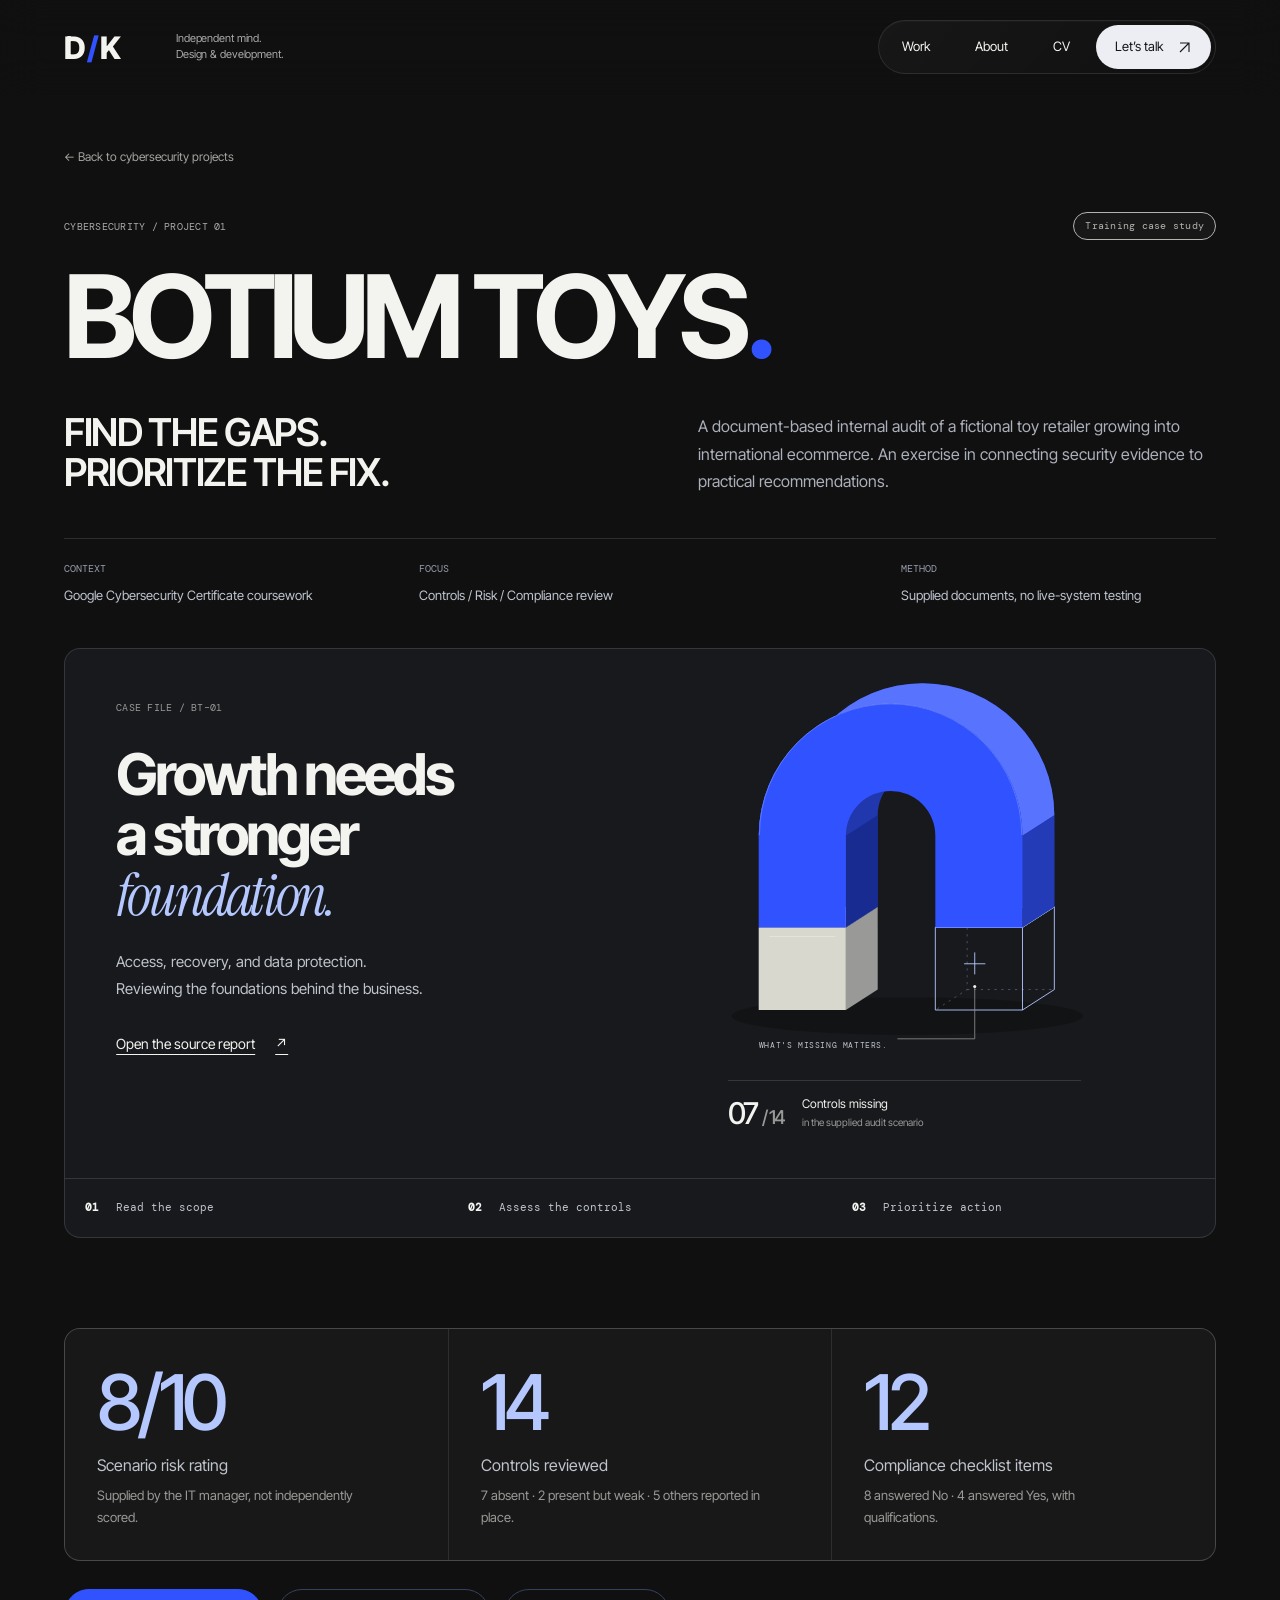
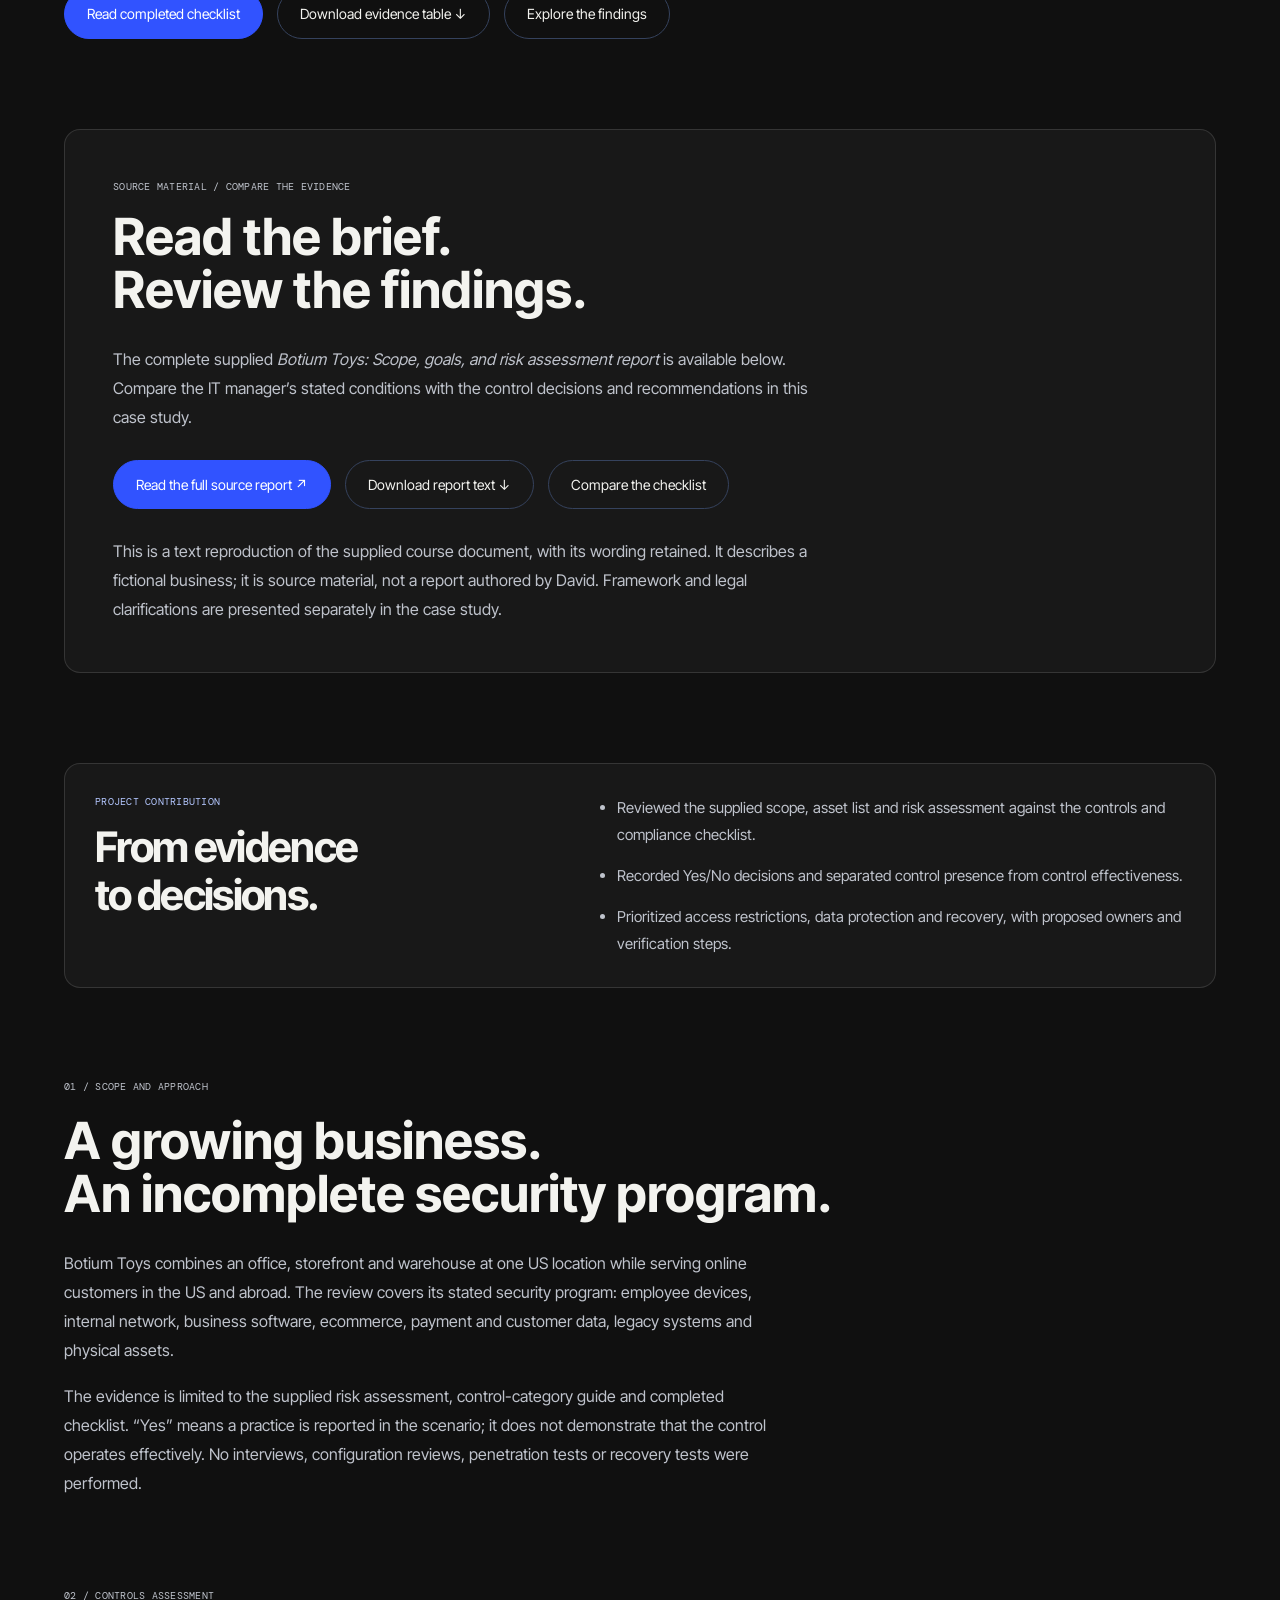
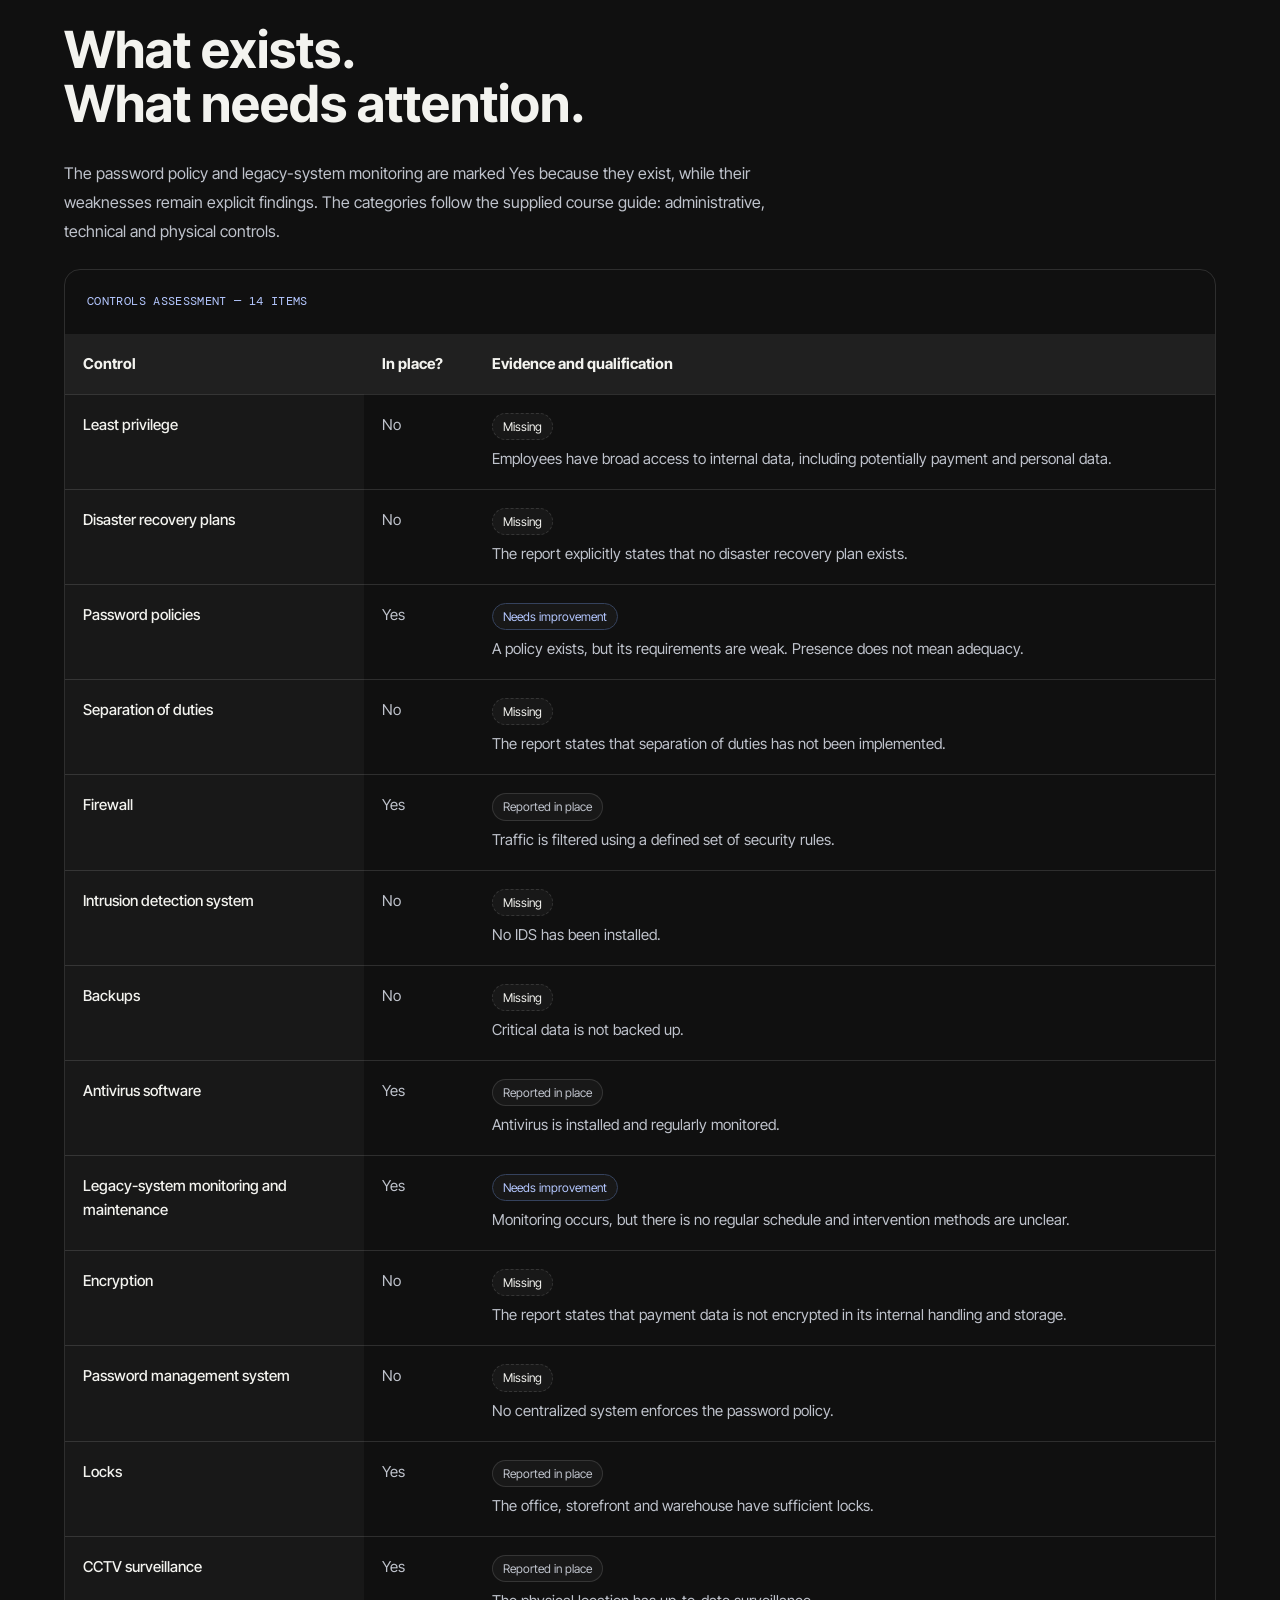
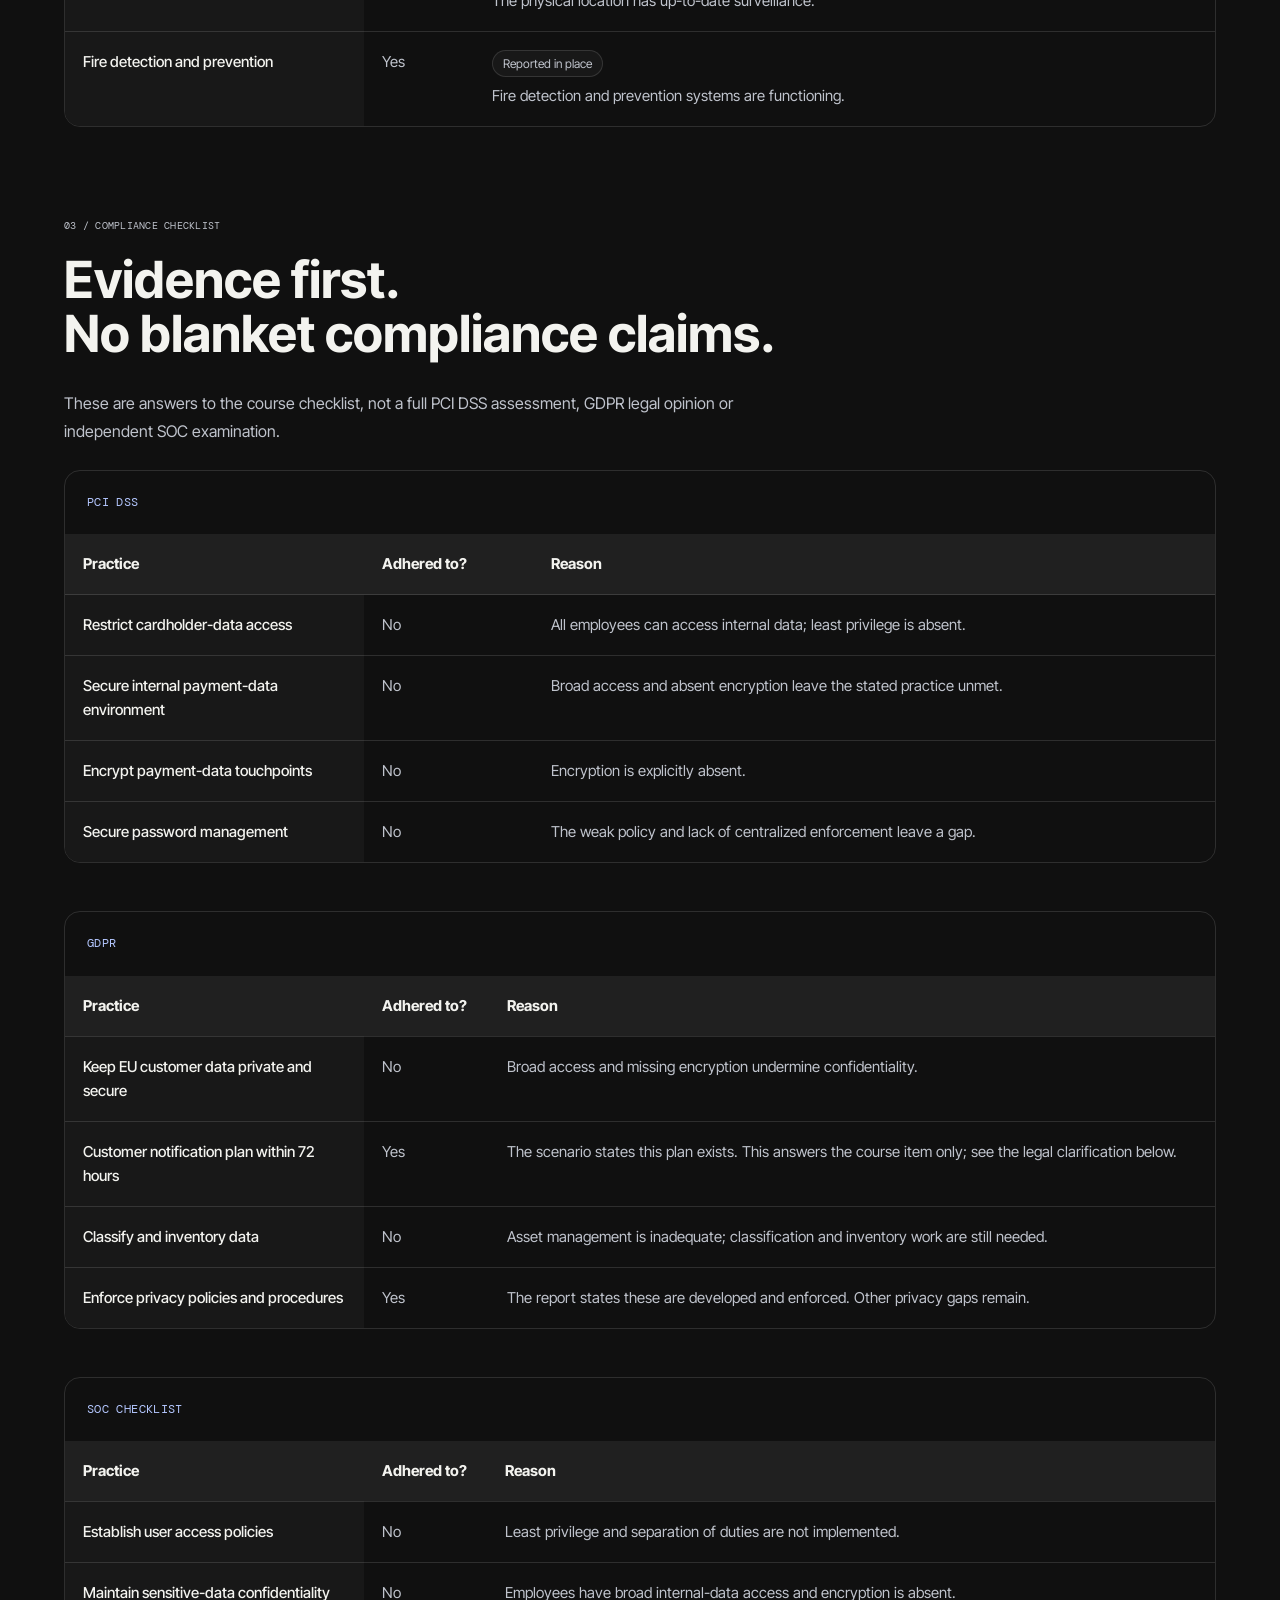
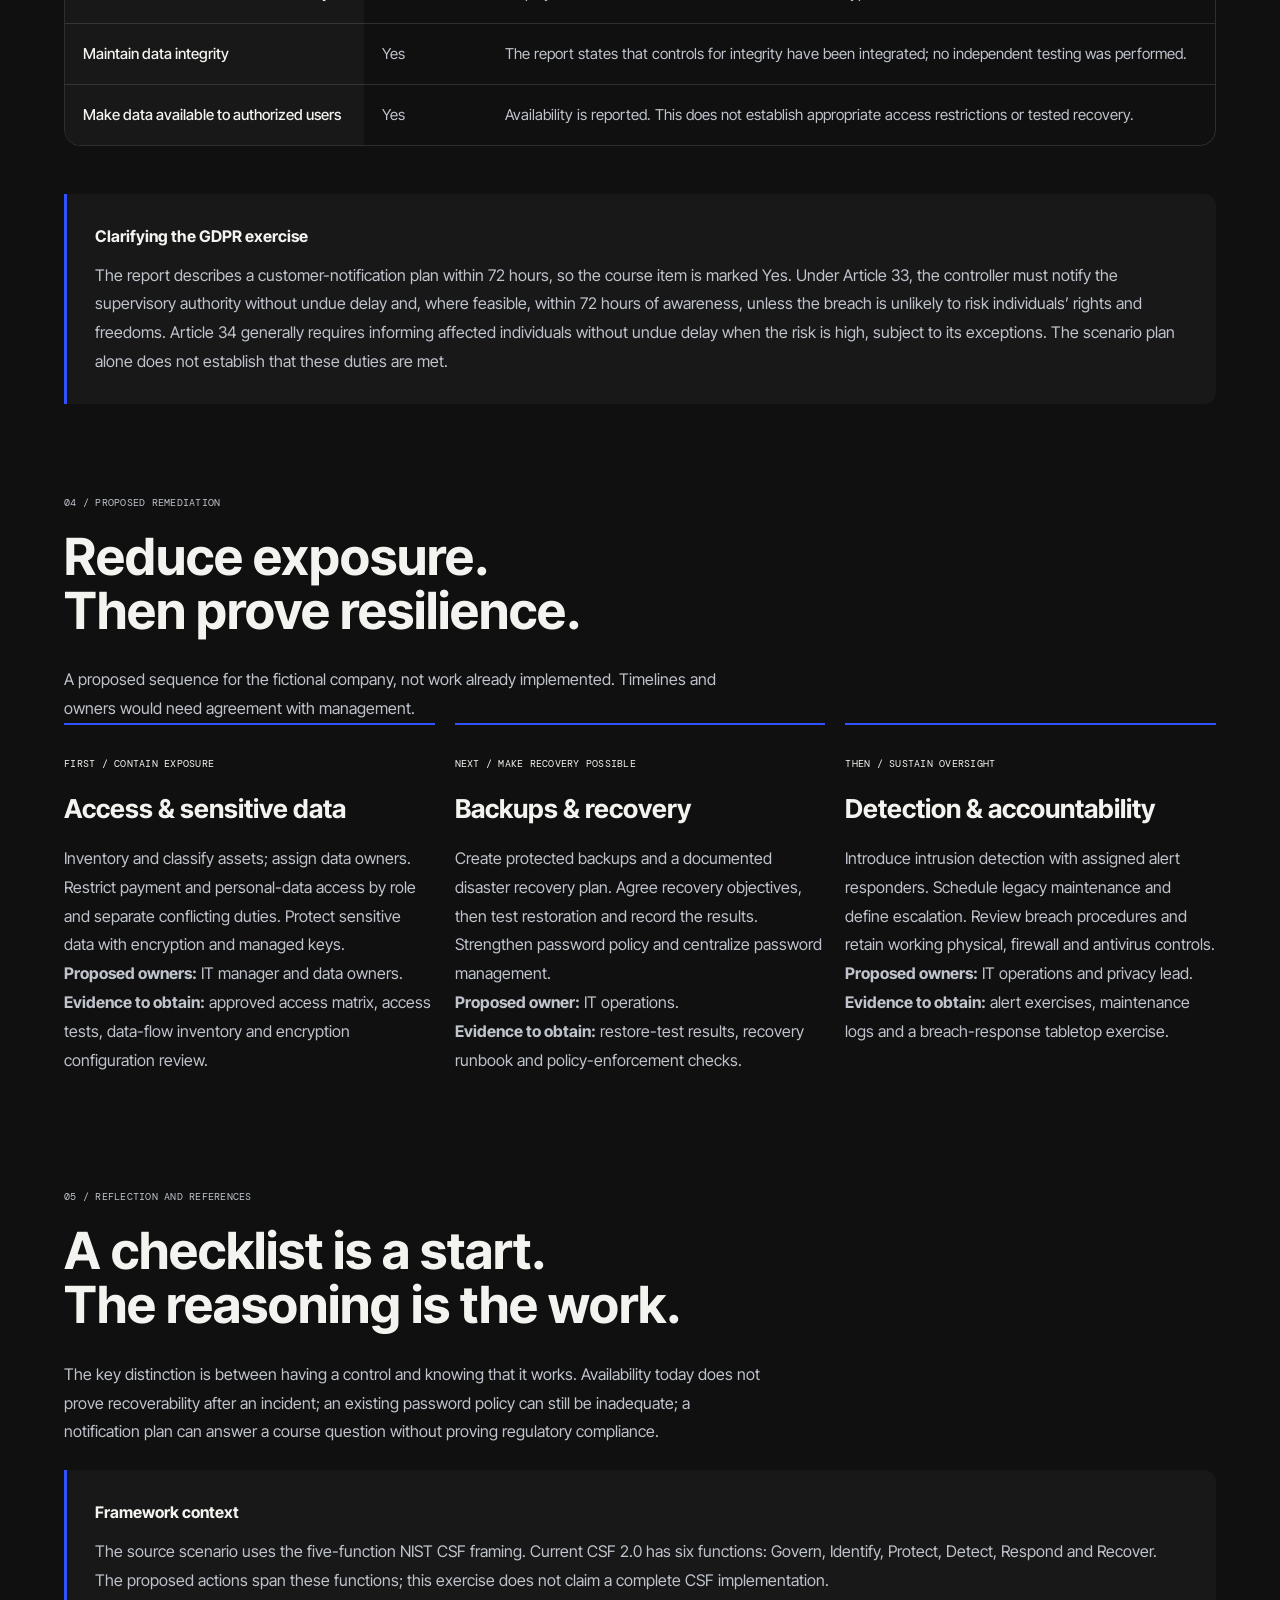
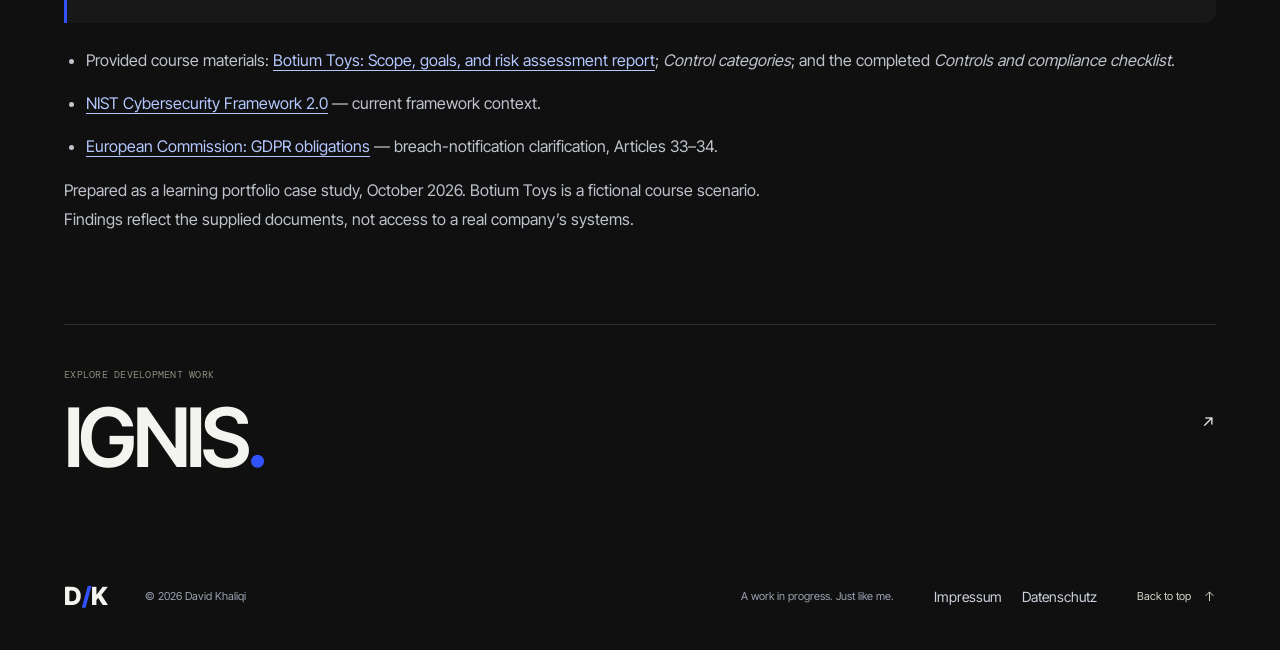
==== commit b5b11fc3: "Give Botium a toy-block editorial identity and remove decorative dashboard effects" ====
--- a/work/botium-audit/index.html
+++ b/work/botium-audit/index.html
@@ -1 +1 @@
-<!doctype html><html lang="en"><head><meta charset="utf-8"><meta name="viewport" content="width=device-width,initial-scale=1"><meta name="theme-color" content="#101010"><meta name="color-scheme" content="dark"><title>Botium Toys Security Audit — David Khaliqi</title><meta name="description" content="A document-based internal security audit of Botium Toys: controls, evidence, compliance gaps and prioritized recommendations."><meta property="og:title" content="Botium Toys Security Audit — David Khaliqi"><meta property="og:description" content="A document-based internal security audit of Botium Toys: controls, evidence, compliance gaps and prioritized recommendations."><meta property="og:type" content="website"><meta property="og:url" content="https://kletterrn.github.io/work/botium-audit/"><link rel="canonical" href="https://kletterrn.github.io/work/botium-audit/"><link rel="icon" href="/assets/favicon.svg?v=2" type="image/svg+xml"><link rel="stylesheet" href="/fonts.css"><link rel="stylesheet" href="/styles.css"><script src="/app.js" defer></script><link rel="stylesheet" href="/audit.css?v=981390babccd"></head><body id="top"><a class="skip" href="#main">Skip to content</a><div class="read-progress" aria-hidden="true"></div><header class="header"><div class="header-inner wrap"><a class="wordmark" href="/" aria-label="David Khaliqi, home">D<span>/</span>K</a><a class="header-role" href="/#about">Independent mind.<br>Design & development.</a><nav id="navigation" class="navigation" aria-label="Main navigation"><a href="/#work">Work</a><a href="/#about">About</a><a href="/cv/">CV</a><a href="/#contact">Let’s talk <svg class="icon" viewBox="0 0 20 20" aria-hidden="true"><path d="M4 16 16 4M4 4h12v12"/></svg></a></nav><button class="menu-toggle" aria-expanded="false" aria-controls="navigation" type="button"><span>Menu</span><i aria-hidden="true"></i></button></div></header><main id="main" class="case-main audit-page"><section class="case-hero wrap"><a class="case-back" href="/#cybersecurity">← Back to cybersecurity projects</a><div class="case-eyebrow"><p class="label">Cybersecurity / Project 01</p><span class="project-state">Training case study</span></div><h1>BOTIUM TOYS<span>.</span></h1><div class="case-lead"><h2>FIND THE GAPS.<br>PRIORITIZE THE FIX.</h2><p>A document-based internal audit of a fictional toy retailer growing into international ecommerce. An exercise in connecting security evidence to practical recommendations.</p></div><dl class="case-meta"><div><dt>Context</dt><dd>Google Cybersecurity Certificate coursework</dd></div><div><dt>Focus</dt><dd>Controls / Risk / Compliance review</dd></div><div><dt>Method</dt><dd>Supplied documents, no live-system testing</dd></div></dl></section><div class="wrap"><section class="audit-exhibit" aria-labelledby="audit-exhibit-title"><div class="exhibit-copy"><p class="label">Case file / BT–01</p><h2 id="audit-exhibit-title">Every finding<br>starts with<br><em>evidence.</em></h2><p>A review of what is documented,<br>what is missing, and what comes next.</p><a href="#source-report">Open the source report <span aria-hidden="true">↗</span></a></div><div class="botium-control-map" role="img" aria-label="Audit control map: 14 controls reviewed, 7 missing. Missing controls include least privilege and backups. Document-based training exercise."><svg viewBox="0 0 640 560" aria-hidden="true"><defs><radialGradient id="bt-halo"><stop stop-color="#3153ff" stop-opacity=".3"/><stop offset="1" stop-color="#3153ff" stop-opacity="0"/></radialGradient><linearGradient id="bt-glass" x2="1" y2="1"><stop stop-color="#b4c7ff" stop-opacity=".22"/><stop offset=".5" stop-color="#192437" stop-opacity=".9"/><stop offset="1" stop-color="#101010"/></linearGradient><linearGradient id="bt-edge" x2="1" y2="1"><stop stop-color="#e5eaff"/><stop offset=".48" stop-color="#3153ff"/><stop offset="1" stop-color="#b4c7ff" stop-opacity=".1"/></linearGradient></defs><circle cx="320" cy="275" r="280" fill="url(#bt-halo)"/><g class="control-orbit"><circle cx="320" cy="275" r="223" fill="none" stroke="#b4c7ff" stroke-opacity=".18" stroke-dasharray="1 12"/><circle cx="320" cy="275" r="207" fill="none" stroke="#3153ff" stroke-opacity=".55" stroke-dasharray="170 1130" stroke-width="2"/></g><circle cx="320" cy="275" r="153" fill="none" stroke="#b4c7ff" stroke-opacity=".12"/><path d="M 320.00 101.00 A 174 174 0 0 1 381.55 112.25" fill="none" stroke="#3153ff" stroke-opacity="1" stroke-width="22"  /><path d="M 395.50 118.23 A 174 174 0 0 1 446.07 155.07" fill="none" stroke="#3153ff" stroke-opacity="1" stroke-width="22"  /><path d="M 456.04 166.51 A 174 174 0 0 1 485.62 221.64" fill="none" stroke="#3153ff" stroke-opacity="1" stroke-width="22"  /><path d="M 489.64 236.28 A 174 174 0 0 1 492.37 298.79" fill="none" stroke="#3153ff" stroke-opacity="1" stroke-width="22"  /><path d="M 489.64 313.72 A 174 174 0 0 1 464.98 371.22" fill="none" stroke="#3153ff" stroke-opacity="1" stroke-width="22"  /><path d="M 456.04 383.49 A 174 174 0 0 1 408.87 424.59" fill="none" stroke="#3153ff" stroke-opacity="1" stroke-width="22"  /><path d="M 395.50 431.77 A 174 174 0 0 1 335.17 448.34" fill="none" stroke="#3153ff" stroke-opacity="1" stroke-width="22"  /><path d="M 320.00 449.00 A 174 174 0 0 1 258.45 437.75" fill="none" stroke="#b4c7ff" stroke-opacity=".25" stroke-width="22" stroke-dasharray="2 4" /><path d="M 244.50 431.77 A 174 174 0 0 1 193.93 394.93" fill="none" stroke="#b4c7ff" stroke-opacity=".25" stroke-width="22" stroke-dasharray="2 4" /><path d="M 183.96 383.49 A 174 174 0 0 1 154.38 328.36" fill="none" stroke="#b4c7ff" stroke-opacity=".25" stroke-width="22" stroke-dasharray="2 4" /><path d="M 150.36 313.72 A 174 174 0 0 1 147.63 251.21" fill="none" stroke="#b4c7ff" stroke-opacity=".25" stroke-width="22" stroke-dasharray="2 4" /><path d="M 150.36 236.28 A 174 174 0 0 1 175.02 178.78" fill="none" stroke="#b4c7ff" stroke-opacity=".25" stroke-width="22" stroke-dasharray="2 4" /><path d="M 183.96 166.51 A 174 174 0 0 1 231.13 125.41" fill="none" stroke="#b4c7ff" stroke-opacity=".25" stroke-width="22" stroke-dasharray="2 4" /><path d="M 244.50 118.23 A 174 174 0 0 1 304.83 101.66" fill="none" stroke="#b4c7ff" stroke-opacity=".25" stroke-width="22" stroke-dasharray="2 4" /><g class="control-core"><path d="M220 180 L402 160 L429 355 L246 376 Z" fill="#3153ff" opacity=".22"/><rect x="221" y="169" width="198" height="211" rx="23" fill="url(#bt-glass)" stroke="url(#bt-edge)" stroke-width="1.5"/><path d="M242 192h29M242 192v29M398 355h-29M398 355v-29" fill="none" stroke="#b4c7ff"/><text x="320" y="218" text-anchor="middle" class="map-mono">CONTROL GAPS</text><text x="312" y="322" text-anchor="middle" class="map-number">07<tspan class="map-dot">.</tspan></text><text x="320" y="351" text-anchor="middle" class="map-mono">OF 14 REVIEWED</text></g><g class="control-callout callout-access"><path d="M438 163L488 110H590" fill="none" stroke="#91a6ff" stroke-opacity=".7"/><circle cx="438" cy="163" r="4" fill="#b4c7ff"/><rect x="443" y="54" width="169" height="54" rx="8" fill="#181d29" stroke="#35425d"/><text x="456" y="75" class="map-mono">01 / ACCESS</text><text x="456" y="95" class="map-label">Least privilege missing</text></g><g class="control-callout callout-recovery"><path d="M185 370L126 425H37" fill="none" stroke="#91a6ff" stroke-opacity=".7"/><circle cx="185" cy="370" r="4" fill="#b4c7ff"/><rect x="24" y="429" width="181" height="57" rx="8" fill="#181d29" stroke="#35425d"/><text x="38" y="450" class="map-mono">02 / RECOVERY</text><text x="38" y="472" class="map-label">No backups in place</text></g><path d="M36 86h54M36 86v54M604 470h-54M604 470v-54" fill="none" stroke="#b4c7ff" stroke-opacity=".25"/><text x="38" y="65" class="map-mono">BT / SECURITY POSTURE</text><circle cx="302" cy="505" r="3" fill="#3153ff"/><text x="314" y="509" class="map-mono">DOCUMENT-BASED AUDIT</text></svg></div><div class="exhibit-track"><span><b>01</b> Read the scope</span><span><b>02</b> Assess the controls</span><span><b>03</b> Prioritize action</span></div></section><section class="audit-section" aria-label="Audit overview"><div class="audit-metrics"><div class="audit-metric"><strong>8/10</strong><p>Scenario risk rating</p><small>Supplied by the IT manager, not independently scored.</small></div><div class="audit-metric"><strong>14</strong><p>Controls reviewed</p><small>7 absent · 2 present but weak · 5 others reported in place.</small></div><div class="audit-metric"><strong>12</strong><p>Compliance checklist items</p><small>8 answered No · 4 answered Yes, with qualifications.</small></div></div><div class="audit-actions"><a href="#controls">Read completed checklist</a><a href="/assets/audit/botium-audit-evidence.csv" download>Download evidence table ↓</a><a href="#controls">Explore the findings</a></div></section><section class="audit-section audit-resources" id="source-report"><p class="label">Source material / Compare the evidence</p><h2>Read the brief.<br>Review the findings.</h2><p>The complete supplied <em>Botium Toys: Scope, goals, and risk assessment report</em> is available below. Compare the IT manager’s stated conditions with the control decisions and recommendations in this case study.</p><div class="audit-actions"><a href="/work/botium-audit/scope-report/">Read the full source report ↗</a><a href="/assets/audit/botium-scope-risk-report.txt" download>Download report text ↓</a><a href="#controls">Compare the checklist</a></div><p>This is a text reproduction of the supplied course document, with its wording retained. It describes a fictional business; it is source material, not a report authored by David. Framework and legal clarifications are presented separately in the case study.</p></section><section class="case-contributions"><div><p class="label">Project contribution</p><h2>From evidence<br>to decisions.</h2></div><ul><li>Reviewed the supplied scope, asset list and risk assessment against the controls and compliance checklist.</li><li>Recorded Yes/No decisions and separated control presence from control effectiveness.</li><li>Prioritized access restrictions, data protection and recovery, with proposed owners and verification steps.</li></ul></section><section class="audit-section"><p class="label">01 / Scope and approach</p><h2>A growing business.<br>An incomplete security program.</h2><p>Botium Toys combines an office, storefront and warehouse at one US location while serving online customers in the US and abroad. The review covers its stated security program: employee devices, internal network, business software, ecommerce, payment and customer data, legacy systems and physical assets.</p><p>The evidence is limited to the supplied risk assessment, control-category guide and completed checklist. “Yes” means a practice is reported in the scenario; it does not demonstrate that the control operates effectively. No interviews, configuration reviews, penetration tests or recovery tests were performed.</p></section><section class="audit-section" id="controls"><p class="label">02 / Controls assessment</p><h2>What exists.<br>What needs attention.</h2><p>The password policy and legacy-system monitoring are marked Yes because they exist, while their weaknesses remain explicit findings. The categories follow the supplied course guide: administrative, technical and physical controls.</p><p class="audit-scroll-hint">Scroll the table sideways to read the evidence →</p><div class="audit-table-wrap" role="region" aria-label="Controls assessment table" tabindex="0"><table class="audit-table"><caption>Controls assessment — 14 items</caption><thead><tr><th scope="col">Control</th><th scope="col">In place?</th><th scope="col">Evidence and qualification</th></tr></thead><tbody><tr><th scope="row">Least privilege</th><td>No</td><td><span class="audit-status" data-status="missing">Missing</span><br>Employees have broad access to internal data, including potentially payment and personal data.</td></tr><tr><th scope="row">Disaster recovery plans</th><td>No</td><td><span class="audit-status" data-status="missing">Missing</span><br>The report explicitly states that no disaster recovery plan exists.</td></tr><tr><th scope="row">Password policies</th><td>Yes</td><td><span class="audit-status" data-status="improve">Needs improvement</span><br>A policy exists, but its requirements are weak. Presence does not mean adequacy.</td></tr><tr><th scope="row">Separation of duties</th><td>No</td><td><span class="audit-status" data-status="missing">Missing</span><br>The report states that separation of duties has not been implemented.</td></tr><tr><th scope="row">Firewall</th><td>Yes</td><td><span class="audit-status">Reported in place</span><br>Traffic is filtered using a defined set of security rules.</td></tr><tr><th scope="row">Intrusion detection system</th><td>No</td><td><span class="audit-status" data-status="missing">Missing</span><br>No IDS has been installed.</td></tr><tr><th scope="row">Backups</th><td>No</td><td><span class="audit-status" data-status="missing">Missing</span><br>Critical data is not backed up.</td></tr><tr><th scope="row">Antivirus software</th><td>Yes</td><td><span class="audit-status">Reported in place</span><br>Antivirus is installed and regularly monitored.</td></tr><tr><th scope="row">Legacy-system monitoring and maintenance</th><td>Yes</td><td><span class="audit-status" data-status="improve">Needs improvement</span><br>Monitoring occurs, but there is no regular schedule and intervention methods are unclear.</td></tr><tr><th scope="row">Encryption</th><td>No</td><td><span class="audit-status" data-status="missing">Missing</span><br>The report states that payment data is not encrypted in its internal handling and storage.</td></tr><tr><th scope="row">Password management system</th><td>No</td><td><span class="audit-status" data-status="missing">Missing</span><br>No centralized system enforces the password policy.</td></tr><tr><th scope="row">Locks</th><td>Yes</td><td><span class="audit-status">Reported in place</span><br>The office, storefront and warehouse have sufficient locks.</td></tr><tr><th scope="row">CCTV surveillance</th><td>Yes</td><td><span class="audit-status">Reported in place</span><br>The physical location has up-to-date surveillance.</td></tr><tr><th scope="row">Fire detection and prevention</th><td>Yes</td><td><span class="audit-status">Reported in place</span><br>Fire detection and prevention systems are functioning.</td></tr></tbody></table></div></section><section class="audit-section" id="compliance"><p class="label">03 / Compliance checklist</p><h2>Evidence first.<br>No blanket compliance claims.</h2><p>These are answers to the course checklist, not a full PCI DSS assessment, GDPR legal opinion or independent SOC examination.</p><p class="audit-scroll-hint">Scroll the table sideways to read the evidence →</p><div class="audit-table-wrap" role="region" aria-label="PCI DSS findings" tabindex="0"><table class="audit-table"><caption>PCI DSS</caption><thead><tr><th scope="col">Practice</th><th scope="col">Adhered to?</th><th scope="col">Reason</th></tr></thead><tbody><tr><th scope="row">Restrict cardholder-data access</th><td>No</td><td>All employees can access internal data; least privilege is absent.</td></tr><tr><th scope="row">Secure internal payment-data environment</th><td>No</td><td>Broad access and absent encryption leave the stated practice unmet.</td></tr><tr><th scope="row">Encrypt payment-data touchpoints</th><td>No</td><td>Encryption is explicitly absent.</td></tr><tr><th scope="row">Secure password management</th><td>No</td><td>The weak policy and lack of centralized enforcement leave a gap.</td></tr></tbody></table></div><br><p class="audit-scroll-hint">Scroll the table sideways to read the evidence →</p><div class="audit-table-wrap" role="region" aria-label="GDPR findings" tabindex="0"><table class="audit-table"><caption>GDPR</caption><thead><tr><th scope="col">Practice</th><th scope="col">Adhered to?</th><th scope="col">Reason</th></tr></thead><tbody><tr><th scope="row">Keep EU customer data private and secure</th><td>No</td><td>Broad access and missing encryption undermine confidentiality.</td></tr><tr><th scope="row">Customer notification plan within 72 hours</th><td>Yes</td><td>The scenario states this plan exists. This answers the course item only; see the legal clarification below.</td></tr><tr><th scope="row">Classify and inventory data</th><td>No</td><td>Asset management is inadequate; classification and inventory work are still needed.</td></tr><tr><th scope="row">Enforce privacy policies and procedures</th><td>Yes</td><td>The report states these are developed and enforced. Other privacy gaps remain.</td></tr></tbody></table></div><br><p class="audit-scroll-hint">Scroll the table sideways to read the evidence →</p><div class="audit-table-wrap" role="region" aria-label="SOC checklist findings" tabindex="0"><table class="audit-table"><caption>SOC checklist</caption><thead><tr><th scope="col">Practice</th><th scope="col">Adhered to?</th><th scope="col">Reason</th></tr></thead><tbody><tr><th scope="row">Establish user access policies</th><td>No</td><td>Least privilege and separation of duties are not implemented.</td></tr><tr><th scope="row">Maintain sensitive-data confidentiality</th><td>No</td><td>Employees have broad internal-data access and encryption is absent.</td></tr><tr><th scope="row">Maintain data integrity</th><td>Yes</td><td>The report states that controls for integrity have been integrated; no independent testing was performed.</td></tr><tr><th scope="row">Make data available to authorized users</th><td>Yes</td><td>Availability is reported. This does not establish appropriate access restrictions or tested recovery.</td></tr></tbody></table></div><br><div class="audit-note"><strong>Clarifying the GDPR exercise</strong><p>The report describes a customer-notification plan within 72 hours, so the course item is marked Yes. Under Article 33, the controller must notify the supervisory authority without undue delay and, where feasible, within 72 hours of awareness, unless the breach is unlikely to risk individuals’ rights and freedoms. Article 34 generally requires informing affected individuals without undue delay when the risk is high, subject to its exceptions. The scenario plan alone does not establish that these duties are met.</p></div></section><section class="audit-section"><p class="label">04 / Proposed remediation</p><h2>Reduce exposure.<br>Then prove resilience.</h2><p>A proposed sequence for the fictional company, not work already implemented. Timelines and owners would need agreement with management.</p><div class="audit-priorities"><article class="audit-priority"><span class="label">First / Contain exposure</span><h3>Access & sensitive data</h3><p>Inventory and classify assets; assign data owners. Restrict payment and personal-data access by role and separate conflicting duties. Protect sensitive data with encryption and managed keys.</p><p><b>Proposed owners:</b> IT manager and data owners.<br><b>Evidence to obtain:</b> approved access matrix, access tests, data-flow inventory and encryption configuration review.</p></article><article class="audit-priority"><span class="label">Next / Make recovery possible</span><h3>Backups & recovery</h3><p>Create protected backups and a documented disaster recovery plan. Agree recovery objectives, then test restoration and record the results. Strengthen password policy and centralize password management.</p><p><b>Proposed owner:</b> IT operations.<br><b>Evidence to obtain:</b> restore-test results, recovery runbook and policy-enforcement checks.</p></article><article class="audit-priority"><span class="label">Then / Sustain oversight</span><h3>Detection & accountability</h3><p>Introduce intrusion detection with assigned alert responders. Schedule legacy maintenance and define escalation. Review breach procedures and retain working physical, firewall and antivirus controls.</p><p><b>Proposed owners:</b> IT operations and privacy lead.<br><b>Evidence to obtain:</b> alert exercises, maintenance logs and a breach-response tabletop exercise.</p></article></div></section><section class="audit-section"><p class="label">05 / Reflection and references</p><h2>A checklist is a start.<br>The reasoning is the work.</h2><p>The key distinction is between having a control and knowing that it works. Availability today does not prove recoverability after an incident; an existing password policy can still be inadequate; a notification plan can answer a course question without proving regulatory compliance.</p><div class="audit-note"><strong>Framework context</strong><p>The source scenario uses the five-function NIST CSF framing. Current CSF 2.0 has six functions: Govern, Identify, Protect, Detect, Respond and Recover. The proposed actions span these functions; this exercise does not claim a complete CSF implementation.</p></div><ul class="audit-sources"><li>Provided course materials: <a href="/work/botium-audit/scope-report/">Botium Toys: Scope, goals, and risk assessment report</a>; <em>Control categories</em>; and the completed <em>Controls and compliance checklist</em>.</li><li><a href="https://nvlpubs.nist.gov/nistpubs/CSWP/NIST.CSWP.29.pdf">NIST Cybersecurity Framework 2.0</a> — current framework context.</li><li><a href="https://commission.europa.eu/law/law-topic/data-protection/information-business-and-organisations/obligations_en">European Commission: GDPR obligations</a> — breach-notification clarification, Articles 33–34.</li></ul><p>Prepared as a learning portfolio case study, October 2026. Botium Toys is a fictional course scenario. Findings reflect the supplied documents, not access to a real company’s systems.</p></section><a class="next-work" href="/work/ignis/"><div><p class="label">Explore development work</p><h2>IGNIS<span>.</span></h2></div><span aria-hidden="true">↗</span></a></div></main><footer class="footer wrap"><a class="wordmark" href="/" aria-label="Home">D<span>/</span>K</a><span>© 2026 David Khaliqi</span><span class="footer-note">A work in progress. Just like me.</span><nav class="legal-links" aria-label="Rechtliches"><a href="/impressum/">Impressum</a><a href="/datenschutz/">Datenschutz</a></nav><a class="back-top" href="#top">Back to top <svg class="icon" viewBox="0 0 20 20" aria-hidden="true"><path d="M10 17V3m-6 6 6-6 6 6"/></svg></a></footer></body></html>+<!doctype html><html lang="en"><head><meta charset="utf-8"><meta name="viewport" content="width=device-width,initial-scale=1"><meta name="theme-color" content="#101010"><meta name="color-scheme" content="dark"><title>Botium Toys Security Audit — David Khaliqi</title><meta name="description" content="A document-based internal security audit of Botium Toys: controls, evidence, compliance gaps and prioritized recommendations."><meta property="og:title" content="Botium Toys Security Audit — David Khaliqi"><meta property="og:description" content="A document-based internal security audit of Botium Toys: controls, evidence, compliance gaps and prioritized recommendations."><meta property="og:type" content="website"><meta property="og:url" content="https://kletterrn.github.io/work/botium-audit/"><link rel="canonical" href="https://kletterrn.github.io/work/botium-audit/"><link rel="icon" href="/assets/favicon.svg?v=2" type="image/svg+xml"><link rel="stylesheet" href="/fonts.css"><link rel="stylesheet" href="/styles.css"><script src="/app.js" defer></script><link rel="stylesheet" href="/audit.css?v=c7ca3c3d5704"></head><body id="top"><a class="skip" href="#main">Skip to content</a><div class="read-progress" aria-hidden="true"></div><header class="header"><div class="header-inner wrap"><a class="wordmark" href="/" aria-label="David Khaliqi, home">D<span>/</span>K</a><a class="header-role" href="/#about">Independent mind.<br>Design & development.</a><nav id="navigation" class="navigation" aria-label="Main navigation"><a href="/#work">Work</a><a href="/#about">About</a><a href="/cv/">CV</a><a href="/#contact">Let’s talk <svg class="icon" viewBox="0 0 20 20" aria-hidden="true"><path d="M4 16 16 4M4 4h12v12"/></svg></a></nav><button class="menu-toggle" aria-expanded="false" aria-controls="navigation" type="button"><span>Menu</span><i aria-hidden="true"></i></button></div></header><main id="main" class="case-main audit-page"><section class="case-hero wrap"><a class="case-back" href="/#cybersecurity">← Back to cybersecurity projects</a><div class="case-eyebrow"><p class="label">Cybersecurity / Project 01</p><span class="project-state">Training case study</span></div><h1>BOTIUM TOYS<span>.</span></h1><div class="case-lead"><h2>FIND THE GAPS.<br>PRIORITIZE THE FIX.</h2><p>A document-based internal audit of a fictional toy retailer growing into international ecommerce. An exercise in connecting security evidence to practical recommendations.</p></div><dl class="case-meta"><div><dt>Context</dt><dd>Google Cybersecurity Certificate coursework</dd></div><div><dt>Focus</dt><dd>Controls / Risk / Compliance review</dd></div><div><dt>Method</dt><dd>Supplied documents, no live-system testing</dd></div></dl></section><div class="wrap"><section class="audit-exhibit" aria-labelledby="audit-exhibit-title"><div class="exhibit-copy"><p class="label">Case file / BT–01</p><h2 id="audit-exhibit-title">Growth needs<br>a stronger<br><em>foundation.</em></h2><p>Access, recovery, and data protection.<br>Reviewing the foundations behind the business.</p><a href="#source-report">Open the source report <span aria-hidden="true">↗</span></a></div><figure class="botium-foundation"><svg viewBox="0 0 620 530" role="img" aria-labelledby="bt-art-title bt-art-desc"><title id="bt-art-title">A missing foundation</title><desc id="bt-art-desc">A blue toy-block arch rests on a solid block and an outlined missing block, illustrating gaps in the fictional company's security foundations.</desc><ellipse cx="313" cy="446" rx="232" ry="25" fill="#000" opacity=".24"/><g class="foundation-solid"><path d="M117 329L159 302H274L232 329Z" fill="#f1f1e9"/><path d="M232 329L274 302V411L232 438Z" fill="#999a97"/><path d="M117 329H232V438H117Z" fill="#d8d8cf"/><path d="M131 341H218" stroke="#f1f1e9" stroke-opacity=".6"/></g><g class="foundation-absence" fill="none" stroke="#b4c7ff" stroke-width="1.2"><path d="M350 329L392 302H507L465 329ZM350 329H465V438H350ZM465 329L507 302V411L465 438"/><path d="M392 302V411L350 438M392 411H507" stroke-dasharray="3 6" opacity=".35"/></g><g class="foundation-arch"><path d="M117 329V208A174 174 0 0 1 465 208V329H350V208A59 59 0 0 0 232 208V329Z" transform="translate(42,-27)" fill="#2037ad"/><path d="M117 208A174 174 0 0 1 465 208L507 181A174 174 0 0 0 159 181Z" fill="#5874ff"/><path d="M465 208L507 181V302L465 329Z" fill="#233bb7"/><path d="M232 329L274 302V181L232 208Z" fill="#172b91"/><path d="M117 329V208A174 174 0 0 1 465 208V329H350V208A59 59 0 0 0 232 208V329Z" fill="#3153ff"/><path d="M118 207A173 173 0 0 1 464 207" fill="none" stroke="#91a6ff" stroke-opacity=".55"/></g><g class="foundation-mark"><path d="M402 362v29m-14-14h28" stroke="#b4c7ff" stroke-width="1.2"/><path d="M402 407V476H300" fill="none" stroke="#999a97" stroke-width="1"/><circle cx="402" cy="407" r="2" fill="#f1f1e9"/></g><text x="117" y="488" class="foundation-note">WHAT'S MISSING MATTERS.</text></svg><figcaption><span>07 <span class="foundation-total">/ 14</span></span><p>Controls missing<br><span>in the supplied audit scenario</span></p></figcaption></figure><div class="exhibit-track"><span><b>01</b> Read the scope</span><span><b>02</b> Assess the controls</span><span><b>03</b> Prioritize action</span></div></section><section class="audit-section" aria-label="Audit overview"><div class="audit-metrics"><div class="audit-metric"><strong>8/10</strong><p>Scenario risk rating</p><small>Supplied by the IT manager, not independently scored.</small></div><div class="audit-metric"><strong>14</strong><p>Controls reviewed</p><small>7 absent · 2 present but weak · 5 others reported in place.</small></div><div class="audit-metric"><strong>12</strong><p>Compliance checklist items</p><small>8 answered No · 4 answered Yes, with qualifications.</small></div></div><div class="audit-actions"><a href="#controls">Read completed checklist</a><a href="/assets/audit/botium-audit-evidence.csv" download>Download evidence table ↓</a><a href="#controls">Explore the findings</a></div></section><section class="audit-section audit-resources" id="source-report"><p class="label">Source material / Compare the evidence</p><h2>Read the brief.<br>Review the findings.</h2><p>The complete supplied <em>Botium Toys: Scope, goals, and risk assessment report</em> is available below. Compare the IT manager’s stated conditions with the control decisions and recommendations in this case study.</p><div class="audit-actions"><a href="/work/botium-audit/scope-report/">Read the full source report ↗</a><a href="/assets/audit/botium-scope-risk-report.txt" download>Download report text ↓</a><a href="#controls">Compare the checklist</a></div><p>This is a text reproduction of the supplied course document, with its wording retained. It describes a fictional business; it is source material, not a report authored by David. Framework and legal clarifications are presented separately in the case study.</p></section><section class="case-contributions"><div><p class="label">Project contribution</p><h2>From evidence<br>to decisions.</h2></div><ul><li>Reviewed the supplied scope, asset list and risk assessment against the controls and compliance checklist.</li><li>Recorded Yes/No decisions and separated control presence from control effectiveness.</li><li>Prioritized access restrictions, data protection and recovery, with proposed owners and verification steps.</li></ul></section><section class="audit-section"><p class="label">01 / Scope and approach</p><h2>A growing business.<br>An incomplete security program.</h2><p>Botium Toys combines an office, storefront and warehouse at one US location while serving online customers in the US and abroad. The review covers its stated security program: employee devices, internal network, business software, ecommerce, payment and customer data, legacy systems and physical assets.</p><p>The evidence is limited to the supplied risk assessment, control-category guide and completed checklist. “Yes” means a practice is reported in the scenario; it does not demonstrate that the control operates effectively. No interviews, configuration reviews, penetration tests or recovery tests were performed.</p></section><section class="audit-section" id="controls"><p class="label">02 / Controls assessment</p><h2>What exists.<br>What needs attention.</h2><p>The password policy and legacy-system monitoring are marked Yes because they exist, while their weaknesses remain explicit findings. The categories follow the supplied course guide: administrative, technical and physical controls.</p><p class="audit-scroll-hint">Scroll the table sideways to read the evidence →</p><div class="audit-table-wrap" role="region" aria-label="Controls assessment table" tabindex="0"><table class="audit-table"><caption>Controls assessment — 14 items</caption><thead><tr><th scope="col">Control</th><th scope="col">In place?</th><th scope="col">Evidence and qualification</th></tr></thead><tbody><tr><th scope="row">Least privilege</th><td>No</td><td><span class="audit-status" data-status="missing">Missing</span><br>Employees have broad access to internal data, including potentially payment and personal data.</td></tr><tr><th scope="row">Disaster recovery plans</th><td>No</td><td><span class="audit-status" data-status="missing">Missing</span><br>The report explicitly states that no disaster recovery plan exists.</td></tr><tr><th scope="row">Password policies</th><td>Yes</td><td><span class="audit-status" data-status="improve">Needs improvement</span><br>A policy exists, but its requirements are weak. Presence does not mean adequacy.</td></tr><tr><th scope="row">Separation of duties</th><td>No</td><td><span class="audit-status" data-status="missing">Missing</span><br>The report states that separation of duties has not been implemented.</td></tr><tr><th scope="row">Firewall</th><td>Yes</td><td><span class="audit-status">Reported in place</span><br>Traffic is filtered using a defined set of security rules.</td></tr><tr><th scope="row">Intrusion detection system</th><td>No</td><td><span class="audit-status" data-status="missing">Missing</span><br>No IDS has been installed.</td></tr><tr><th scope="row">Backups</th><td>No</td><td><span class="audit-status" data-status="missing">Missing</span><br>Critical data is not backed up.</td></tr><tr><th scope="row">Antivirus software</th><td>Yes</td><td><span class="audit-status">Reported in place</span><br>Antivirus is installed and regularly monitored.</td></tr><tr><th scope="row">Legacy-system monitoring and maintenance</th><td>Yes</td><td><span class="audit-status" data-status="improve">Needs improvement</span><br>Monitoring occurs, but there is no regular schedule and intervention methods are unclear.</td></tr><tr><th scope="row">Encryption</th><td>No</td><td><span class="audit-status" data-status="missing">Missing</span><br>The report states that payment data is not encrypted in its internal handling and storage.</td></tr><tr><th scope="row">Password management system</th><td>No</td><td><span class="audit-status" data-status="missing">Missing</span><br>No centralized system enforces the password policy.</td></tr><tr><th scope="row">Locks</th><td>Yes</td><td><span class="audit-status">Reported in place</span><br>The office, storefront and warehouse have sufficient locks.</td></tr><tr><th scope="row">CCTV surveillance</th><td>Yes</td><td><span class="audit-status">Reported in place</span><br>The physical location has up-to-date surveillance.</td></tr><tr><th scope="row">Fire detection and prevention</th><td>Yes</td><td><span class="audit-status">Reported in place</span><br>Fire detection and prevention systems are functioning.</td></tr></tbody></table></div></section><section class="audit-section" id="compliance"><p class="label">03 / Compliance checklist</p><h2>Evidence first.<br>No blanket compliance claims.</h2><p>These are answers to the course checklist, not a full PCI DSS assessment, GDPR legal opinion or independent SOC examination.</p><p class="audit-scroll-hint">Scroll the table sideways to read the evidence →</p><div class="audit-table-wrap" role="region" aria-label="PCI DSS findings" tabindex="0"><table class="audit-table"><caption>PCI DSS</caption><thead><tr><th scope="col">Practice</th><th scope="col">Adhered to?</th><th scope="col">Reason</th></tr></thead><tbody><tr><th scope="row">Restrict cardholder-data access</th><td>No</td><td>All employees can access internal data; least privilege is absent.</td></tr><tr><th scope="row">Secure internal payment-data environment</th><td>No</td><td>Broad access and absent encryption leave the stated practice unmet.</td></tr><tr><th scope="row">Encrypt payment-data touchpoints</th><td>No</td><td>Encryption is explicitly absent.</td></tr><tr><th scope="row">Secure password management</th><td>No</td><td>The weak policy and lack of centralized enforcement leave a gap.</td></tr></tbody></table></div><br><p class="audit-scroll-hint">Scroll the table sideways to read the evidence →</p><div class="audit-table-wrap" role="region" aria-label="GDPR findings" tabindex="0"><table class="audit-table"><caption>GDPR</caption><thead><tr><th scope="col">Practice</th><th scope="col">Adhered to?</th><th scope="col">Reason</th></tr></thead><tbody><tr><th scope="row">Keep EU customer data private and secure</th><td>No</td><td>Broad access and missing encryption undermine confidentiality.</td></tr><tr><th scope="row">Customer notification plan within 72 hours</th><td>Yes</td><td>The scenario states this plan exists. This answers the course item only; see the legal clarification below.</td></tr><tr><th scope="row">Classify and inventory data</th><td>No</td><td>Asset management is inadequate; classification and inventory work are still needed.</td></tr><tr><th scope="row">Enforce privacy policies and procedures</th><td>Yes</td><td>The report states these are developed and enforced. Other privacy gaps remain.</td></tr></tbody></table></div><br><p class="audit-scroll-hint">Scroll the table sideways to read the evidence →</p><div class="audit-table-wrap" role="region" aria-label="SOC checklist findings" tabindex="0"><table class="audit-table"><caption>SOC checklist</caption><thead><tr><th scope="col">Practice</th><th scope="col">Adhered to?</th><th scope="col">Reason</th></tr></thead><tbody><tr><th scope="row">Establish user access policies</th><td>No</td><td>Least privilege and separation of duties are not implemented.</td></tr><tr><th scope="row">Maintain sensitive-data confidentiality</th><td>No</td><td>Employees have broad internal-data access and encryption is absent.</td></tr><tr><th scope="row">Maintain data integrity</th><td>Yes</td><td>The report states that controls for integrity have been integrated; no independent testing was performed.</td></tr><tr><th scope="row">Make data available to authorized users</th><td>Yes</td><td>Availability is reported. This does not establish appropriate access restrictions or tested recovery.</td></tr></tbody></table></div><br><div class="audit-note"><strong>Clarifying the GDPR exercise</strong><p>The report describes a customer-notification plan within 72 hours, so the course item is marked Yes. Under Article 33, the controller must notify the supervisory authority without undue delay and, where feasible, within 72 hours of awareness, unless the breach is unlikely to risk individuals’ rights and freedoms. Article 34 generally requires informing affected individuals without undue delay when the risk is high, subject to its exceptions. The scenario plan alone does not establish that these duties are met.</p></div></section><section class="audit-section"><p class="label">04 / Proposed remediation</p><h2>Reduce exposure.<br>Then prove resilience.</h2><p>A proposed sequence for the fictional company, not work already implemented. Timelines and owners would need agreement with management.</p><div class="audit-priorities"><article class="audit-priority"><span class="label">First / Contain exposure</span><h3>Access & sensitive data</h3><p>Inventory and classify assets; assign data owners. Restrict payment and personal-data access by role and separate conflicting duties. Protect sensitive data with encryption and managed keys.</p><p><b>Proposed owners:</b> IT manager and data owners.<br><b>Evidence to obtain:</b> approved access matrix, access tests, data-flow inventory and encryption configuration review.</p></article><article class="audit-priority"><span class="label">Next / Make recovery possible</span><h3>Backups & recovery</h3><p>Create protected backups and a documented disaster recovery plan. Agree recovery objectives, then test restoration and record the results. Strengthen password policy and centralize password management.</p><p><b>Proposed owner:</b> IT operations.<br><b>Evidence to obtain:</b> restore-test results, recovery runbook and policy-enforcement checks.</p></article><article class="audit-priority"><span class="label">Then / Sustain oversight</span><h3>Detection & accountability</h3><p>Introduce intrusion detection with assigned alert responders. Schedule legacy maintenance and define escalation. Review breach procedures and retain working physical, firewall and antivirus controls.</p><p><b>Proposed owners:</b> IT operations and privacy lead.<br><b>Evidence to obtain:</b> alert exercises, maintenance logs and a breach-response tabletop exercise.</p></article></div></section><section class="audit-section"><p class="label">05 / Reflection and references</p><h2>A checklist is a start.<br>The reasoning is the work.</h2><p>The key distinction is between having a control and knowing that it works. Availability today does not prove recoverability after an incident; an existing password policy can still be inadequate; a notification plan can answer a course question without proving regulatory compliance.</p><div class="audit-note"><strong>Framework context</strong><p>The source scenario uses the five-function NIST CSF framing. Current CSF 2.0 has six functions: Govern, Identify, Protect, Detect, Respond and Recover. The proposed actions span these functions; this exercise does not claim a complete CSF implementation.</p></div><ul class="audit-sources"><li>Provided course materials: <a href="/work/botium-audit/scope-report/">Botium Toys: Scope, goals, and risk assessment report</a>; <em>Control categories</em>; and the completed <em>Controls and compliance checklist</em>.</li><li><a href="https://nvlpubs.nist.gov/nistpubs/CSWP/NIST.CSWP.29.pdf">NIST Cybersecurity Framework 2.0</a> — current framework context.</li><li><a href="https://commission.europa.eu/law/law-topic/data-protection/information-business-and-organisations/obligations_en">European Commission: GDPR obligations</a> — breach-notification clarification, Articles 33–34.</li></ul><p>Prepared as a learning portfolio case study, October 2026. Botium Toys is a fictional course scenario. Findings reflect the supplied documents, not access to a real company’s systems.</p></section><a class="next-work" href="/work/ignis/"><div><p class="label">Explore development work</p><h2>IGNIS<span>.</span></h2></div><span aria-hidden="true">↗</span></a></div></main><footer class="footer wrap"><a class="wordmark" href="/" aria-label="Home">D<span>/</span>K</a><span>© 2026 David Khaliqi</span><span class="footer-note">A work in progress. Just like me.</span><nav class="legal-links" aria-label="Rechtliches"><a href="/impressum/">Impressum</a><a href="/datenschutz/">Datenschutz</a></nav><a class="back-top" href="#top">Back to top <svg class="icon" viewBox="0 0 20 20" aria-hidden="true"><path d="M10 17V3m-6 6 6-6 6 6"/></svg></a></footer></body></html>
--- a/audit.css
+++ b/audit.css
@@ -38,64 +38,37 @@
  
 }
 
-/* Botium inherits the same project-card composition as Ignis and Orion. */
-.project-panel.project-botium{background:radial-gradient(ellipse at 72% 40%,#354a68 0%,#1e2b40 44%,#101823 85%);color:#edf2fb;aspect-ratio:1.9;min-height:470px}
-.project-botium .project-title{left:4%;top:25%;width:auto}
-.project-botium .project-title>p{font-size:15px;line-height:1.45;margin-bottom:27px;color:inherit}
+.audit-resources{border:1px solid var(--line);background:var(--surface);border-radius:var(--radius-panel);padding:clamp(24px,4vw,48px)}
+.audit-resources h2{margin-top:14px}.audit-report-text{max-width:80ch;margin:0 auto;padding:50px 0 80px;line-height:1.85}.audit-report-text h1{font-size:clamp(32px,5vw,64px);line-height:1.1;margin:24px 0}.audit-report-text h2{font-size:30px;margin:44px 0 18px}.audit-report-text h3{font-size:22px;margin:28px 0 14px}.audit-report-text p,.audit-report-text li{margin:14px 0;color:var(--text-secondary)}.audit-report-text ul{padding-left:24px}
+
+.project-panel.project-botium{background:#17191c;color:var(--text);aspect-ratio:1.9;min-height:470px;border:1px solid var(--line);isolation:isolate}
+.project-botium .project-title{left:4%;top:25%;width:40%}
+.project-botium .project-title>p{font-size:15px;line-height:1.45;margin-bottom:27px;color:var(--text-secondary)}
 .project-botium .project-title h3{font-size:clamp(48px,6.3vw,95px);font-weight:650;letter-spacing:-.065em;line-height:.87}
 .project-botium .project-panel-head>.label,.project-botium .project-state{color:inherit}
-.botium-display{position:absolute;left:47%;top:21%;width:46%;padding:clamp(20px,2.2vw,36px);background:linear-gradient(145deg,#202e45,#141c29);border:1px solid #8b9fc533;border-radius:12px;box-shadow:0 24px 70px #0003;transform:rotate(-3deg);transition:transform .5s;pointer-events:none}
-.project-botium:hover .botium-display{transform:rotate(-1deg) translateY(-8px)}
-.botium-report-head{display:flex;justify-content:space-between;gap:16px;color:var(--accent-soft)}
-.botium-score{display:flex;align-items:center;gap:24px;padding:24px 0}
-.botium-score strong{font-size:clamp(48px,5vw,80px);font-weight:500;letter-spacing:-.055em;line-height:1}
-.botium-score strong span{font-size:.34em;margin-left:8px;letter-spacing:0;color:var(--accent-soft)}
-.botium-score p{font-size:14px;line-height:1.7}.botium-score small{color:var(--text-secondary);font-size:11px}
-.botium-findings>div{display:flex;justify-content:space-between;align-items:center;gap:16px;border-top:1px solid var(--line-accent);padding:13px 0;font-size:13px}
-.botium-findings b{font:14px var(--mono);color:var(--accent-soft)}
 .project-botium .project-hover{background:#f3f4eceb;color:#111}
-.audit-resources{border:1px solid var(--line);background:var(--surface);border-radius:var(--radius-panel);padding:clamp(24px,4vw,48px)}
-.audit-resources h2{margin-top:14px}.audit-report-text{max-width:80ch;margin:0 auto;padding:50px 0 80px;line-height:1.85}.audit-report-text h1{font-size:clamp(32px,5vw,64px);line-height:1.1;margin:24px 0}.audit-report-text h2{font-size:30px;margin:44px 0 18px}.audit-report-text h3{font-size:22px;margin:28px 0 14px}.audit-report-text p,.audit-report-text li{margin:14px 0;color:var(--text-secondary)}.audit-report-text ul{padding-left:24px}
+.botium-foundation{position:absolute;left:47%;top:9%;width:48%;height:81%;margin:0;pointer-events:none;display:flex;flex-direction:column;align-items:center;justify-content:center}
+.botium-foundation svg{display:block;width:100%;min-height:0;flex:1;overflow:visible}
+.foundation-note{font:10px var(--mono);letter-spacing:.08em;fill:var(--text-secondary)}
+.foundation-arch{transition:transform .65s cubic-bezier(.22,1,.36,1)}
+.project-botium:hover .foundation-arch{transform:translateY(-10px)}
+.botium-foundation figcaption{display:flex;align-items:center;gap:18px;width:64%;padding:14px 0 0;border-top:1px solid #ffffff20}
+.botium-foundation figcaption>span{font:500 30px/1 var(--font);letter-spacing:-.06em;white-space:nowrap}
+.foundation-total{color:var(--muted);font-size:19px}
+.botium-foundation figcaption p{font-size:12px;line-height:1.5;color:var(--text);margin:0}
+.botium-foundation figcaption p>span{font-size:10px;color:var(--muted)}
+.audit-exhibit{position:relative;min-height:590px;overflow:hidden;border:1px solid var(--line);border-radius:var(--radius-panel);background:#17191c}
+.exhibit-copy{position:relative;z-index:2;padding:clamp(28px,4vw,64px);width:49%}
+.exhibit-copy>.label{color:var(--muted)}
+.exhibit-copy h2{font-size:clamp(38px,4.5vw,70px);line-height:1.04;letter-spacing:-.05em;margin:30px 0 22px}
+.exhibit-copy em{font-family:'Instrument Serif',Georgia,serif;font-weight:400;color:var(--accent-soft)}
+.exhibit-copy>p:not(.label){color:var(--text-secondary);font-size:15px;line-height:1.8}
+.exhibit-copy>a{display:inline-flex;gap:20px;align-items:center;min-height:48px;margin-top:18px;color:var(--text);font-size:14px;text-decoration:underline;text-underline-offset:5px}
+.audit-exhibit .botium-foundation{left:49%;top:5%;width:48%;height:77%}
+.exhibit-track{position:absolute;inset:auto 0 0;display:grid;grid-template-columns:repeat(3,1fr);border-top:1px solid var(--line);z-index:3}
+.exhibit-track>span{padding:20px;font:11px/1.6 var(--mono);color:var(--text-secondary)}
+.exhibit-track b{color:var(--text);margin-right:10px}
 @media(min-width:1600px){.project-panel.project-botium{min-height:680px}}
-@media(min-width:761px) and (max-width:1150px){.project-panel.project-botium{min-height:430px}.project-botium .project-title{top:28%}.project-botium .project-title>p{font-size:13px;margin-bottom:23px}.project-botium .project-title h3{font-size:6.4vw}.botium-display{top:23%;padding:18px}.botium-score{gap:16px;padding:18px 0}.botium-score p{font-size:12px}.botium-report-head .label{font-size:8px}.botium-findings>div{font-size:11px;padding:10px 0}}
-@media(max-width:760px){.project-panel.project-botium{aspect-ratio:auto;min-height:0}.project-botium .project-title{position:static;width:auto}.project-botium .project-title>p{font-size:15px;line-height:1.5;margin-bottom:14px}.project-botium .project-title h3{font-size:clamp(44px,12vw,72px);line-height:.98}.botium-display,.project-botium:hover .botium-display{position:relative;inset:auto;width:100%;padding:20px;transform:none;transition:none;box-sizing:border-box}.botium-report-head{flex-wrap:wrap;gap:6px}.botium-score{gap:20px}.botium-score strong{font-size:54px}.botium-score p{font-size:12px}.audit-report-text{padding-top:28px}.audit-resources{padding:22px}}
-@media(prefers-reduced-motion:reduce){.botium-display,.project-botium:hover .botium-display{transform:none;transition:none}}
-
-/* Botium's own visual language: an evidence dossier on a technical grid. */
-.project-panel.project-botium{background-color:var(--bg);background-image:linear-gradient(90deg,transparent 44%,#3153ff12),linear-gradient(#b4c7ff08 1px,transparent 1px),linear-gradient(90deg,#b4c7ff08 1px,transparent 1px);background-size:auto,48px 48px,48px 48px;border:1px solid var(--line-accent)}
-.project-botium:before{content:"";position:absolute;inset:0;background:linear-gradient(90deg,var(--bg) 20%,transparent 80%);pointer-events:none}
-.botium-dossier{position:absolute;left:51%;top:17%;width:37%;height:65%;isolation:isolate;pointer-events:none}
-.dossier-back{position:absolute;inset:0;background:var(--blue);border-radius:5px;transform:translate(24px,-12px) rotate(7deg);transition:transform .6s}
-.dossier-back>span{position:absolute;right:14px;top:12px;font:9px var(--mono);color:white}
-.dossier-sheet{position:absolute;inset:0;background:var(--text);color:var(--bg);border-radius:4px;padding:clamp(20px,2.5vw,38px);box-shadow:0 25px 60px #0006;transform:rotate(-5deg);transition:transform .6s;display:flex;flex-direction:column}
-.dossier-top,.dossier-bottom{display:flex;justify-content:space-between;gap:12px;font:clamp(7px,.65vw,10px)/1.5 var(--mono);letter-spacing:.02em}
-.dossier-heading{font-size:clamp(32px,4.5vw,72px);font-weight:650;letter-spacing:-.055em;line-height:.95;margin:18px 0 22px}.dossier-heading>span{color:var(--blue)}
-.dossier-rule{height:3px;background:var(--blue);margin-bottom:10px}
-.dossier-line{display:flex;justify-content:space-between;align-items:center;gap:12px;border-bottom:1px solid #10101026;padding:10px 0;font-size:clamp(10px,.95vw,14px)}
-.dossier-line b{color:var(--blue);font:9px var(--mono);border:1px solid currentColor;padding:3px 5px}.dossier-line .dossier-present{color:#353535;border-color:#10101040}
-.dossier-bottom{margin-top:auto;padding-top:18px;color:#353535}
-.dossier-tab{position:absolute;left:-24px;bottom:24px;padding:12px 18px;background:var(--blue);color:white;font:10px var(--mono);transform:rotate(-5deg);box-shadow:0 6px 20px #0003}
-.project-botium:hover .dossier-sheet{transform:rotate(-2deg) translateY(-6px)}.project-botium:hover .dossier-back{transform:translate(30px,-16px) rotate(9deg)}
-.audit-exhibit{position:relative;min-height:560px;overflow:hidden;border:1px solid var(--line-accent);border-radius:var(--radius-panel);background-color:var(--bg);background-image:linear-gradient(#b4c7ff09 1px,transparent 1px),linear-gradient(90deg,#b4c7ff09 1px,transparent 1px);background-size:48px 48px}
-.exhibit-copy{position:relative;z-index:2;padding:clamp(28px,4vw,64px);width:49%}.exhibit-copy>.label{color:var(--accent-soft)}.exhibit-copy h2{font-size:clamp(38px,4.5vw,70px);line-height:1.04;letter-spacing:-.05em;margin:30px 0 22px}.exhibit-copy em{font-family:'Instrument Serif',Georgia,serif;font-weight:400;color:var(--accent-soft)}.exhibit-copy>p:not(.label){color:var(--text-secondary);font-size:15px;line-height:1.8}.exhibit-copy>a{display:inline-flex;gap:20px;align-items:center;min-height:48px;margin-top:18px;color:var(--accent-soft);font-size:14px}
-.audit-exhibit .botium-dossier{left:57%;top:14%;width:31%;height:65%}
-.exhibit-track{position:absolute;inset:auto 0 0;display:grid;grid-template-columns:repeat(3,1fr);border-top:1px solid var(--line-accent);background:var(--surface);z-index:3}.exhibit-track>span{padding:20px;font:11px/1.6 var(--mono);color:var(--text-secondary)}.exhibit-track b{color:var(--accent-soft);margin-right:10px}
-@media(min-width:1600px){.botium-dossier{height:65%}.dossier-heading{margin-top:28px;margin-bottom:30px}.dossier-line{padding:14px 0}}
-@media(min-width:761px) and (max-width:1150px){.botium-dossier{top:20%;height:62%;width:38%;left:52%}.dossier-sheet{padding:18px}.dossier-heading{margin:14px 0}.dossier-line{padding:7px 0}.dossier-bottom{padding-top:12px}.dossier-tab{font-size:8px;padding:8px 12px;bottom:12px;left:-16px}.audit-exhibit .botium-dossier{left:56%;width:36%;height:62%}}
-@media(max-width:760px){.project-botium:before{background:linear-gradient(var(--bg),transparent)}.botium-dossier{position:relative;inset:auto;width:calc(100% - 40px);height:360px;margin:12px 20px 18px}.dossier-sheet{padding:24px;transform:rotate(-3deg)}.dossier-back{transform:translate(14px,-6px) rotate(4deg)}.dossier-heading{font-size:52px;margin:20px 0}.dossier-top,.dossier-bottom{font-size:8px}.dossier-line{font-size:12px;padding:11px 0}.dossier-tab{left:-12px;bottom:15px;font-size:8px}.audit-exhibit{min-height:0}.exhibit-copy{width:auto;padding:28px 24px}.exhibit-copy h2{font-size:42px;margin:22px 0}.audit-exhibit .botium-dossier{position:relative;inset:auto;width:calc(100% - 80px);height:360px;margin:12px 40px 34px}.exhibit-track{position:relative;grid-template-columns:1fr}.exhibit-track>span{padding:12px 24px}.project-botium:hover .dossier-sheet{transform:rotate(-3deg)}.project-botium:hover .dossier-back{transform:translate(14px,-6px) rotate(4deg)}}
-@media(prefers-reduced-motion:reduce){.dossier-sheet,.dossier-back{transition:none}.project-botium:hover .dossier-sheet{transform:rotate(-5deg)}.project-botium:hover .dossier-back{transform:translate(24px,-12px) rotate(7deg)}}
-
-/* Size the report composition to fit each card without clipping its evidence. */
-.project-botium .botium-dossier{top:15%;height:70%}
-.dossier-sheet{padding:clamp(18px,1.8vw,28px)}
-.dossier-heading{font-size:clamp(30px,3vw,48px);margin:14px 0}
-.dossier-top,.dossier-bottom{font-size:8px;line-height:1.4}
-.dossier-line{font-size:11px;padding:7px 0}
-.dossier-line b{font-size:8px;padding:2px 4px}
-.dossier-bottom{padding-top:12px}
-.dossier-rule{margin-bottom:6px}
-@media(max-width:760px){.project-botium .botium-dossier{top:auto;height:360px}.dossier-sheet{padding:22px}.dossier-heading{font-size:42px;margin:16px 0}.dossier-line{padding:9px 0}.dossier-bottom{padding-top:14px}.audit-exhibit .botium-dossier{height:360px}}
-@media(max-width:760px) and (prefers-reduced-motion:reduce){.project-botium:hover .dossier-sheet{transform:rotate(-3deg)}.project-botium:hover .dossier-back{transform:translate(14px,-6px) rotate(4deg)}}
-
-/* An evidence-based control map, unique to Botium. */
-.botium-control-map{position:absolute;left:46%;top:8%;width:51%;height:84%;pointer-events:none;isolation:isolate}.botium-control-map svg{display:block;width:100%;height:100%;overflow:visible}.map-mono{font:10px var(--mono);letter-spacing:.08em;fill:var(--accent-soft)}.map-label{font:13px var(--font);fill:var(--text)}.map-number{font:110px var(--font);font-weight:600;letter-spacing:-.085em;fill:var(--text)}.map-dot{fill:var(--blue)}.control-orbit{transform-origin:320px 275px;animation:control-orbit 42s linear infinite}.control-core{animation:control-float 7s ease-in-out infinite}.control-callout{transition:transform .6s}.project-botium:hover .callout-access{transform:translate(0,-5px)}.project-botium:hover .callout-recovery{transform:translate(0,5px)}.project-panel.project-botium{background-image:radial-gradient(ellipse at 77% 48%,#3153ff18,transparent 58%),linear-gradient(#b4c7ff06 1px,transparent 1px),linear-gradient(90deg,#b4c7ff06 1px,transparent 1px);background-size:auto,64px 64px,64px 64px}.audit-exhibit .botium-control-map{left:46%;top:1%;width:54%;height:87%}@keyframes control-orbit{to{transform:rotate(360deg)}}@keyframes control-float{0%,100%{transform:translateY(0)}50%{transform:translateY(-9px)}}@media(max-width:760px){.botium-control-map,.audit-exhibit .botium-control-map{position:relative;inset:auto;width:100%;height:auto;aspect-ratio:640/560;margin:0 0 18px}.control-orbit,.control-core{animation:none}.project-botium:hover .control-callout{transform:none}}@media(prefers-reduced-motion:reduce){.control-orbit,.control-core{animation:none}.control-callout{transition:none}.project-botium:hover .control-callout{transform:none}}
+@media(min-width:761px) and (max-width:1150px){.project-panel.project-botium{min-height:430px}.project-botium .project-title{top:28%}.project-botium .project-title>p{font-size:13px;margin-bottom:23px}.project-botium .project-title h3{font-size:6.4vw}.botium-foundation figcaption{width:80%;gap:12px}.botium-foundation figcaption p{font-size:10px}.botium-foundation figcaption p>span{font-size:9px}}
+@media(max-width:760px){.project-panel.project-botium{aspect-ratio:auto;min-height:0}.project-botium .project-title{position:static;width:auto}.project-botium .project-title>p{font-size:15px;line-height:1.5;margin-bottom:14px}.project-botium .project-title h3{font-size:clamp(44px,12vw,72px);line-height:.98}.botium-foundation,.audit-exhibit .botium-foundation{position:relative;inset:auto;width:100%;height:auto;margin:12px 0 28px}.botium-foundation svg{flex:none;aspect-ratio:620/530}.botium-foundation figcaption{width:76%;gap:18px;padding-top:12px}.botium-foundation figcaption>span{font-size:28px}.botium-foundation figcaption p{font-size:11px}.botium-foundation figcaption p>span{font-size:9px}.audit-exhibit{min-height:0}.exhibit-copy{width:auto;padding:28px 24px 0}.exhibit-copy h2{font-size:42px;margin:22px 0}.audit-exhibit .botium-foundation{width:calc(100% - 32px);margin:0 16px 28px}.exhibit-track{position:relative;grid-template-columns:1fr}.exhibit-track>span{padding:12px 24px}.project-botium:hover .foundation-arch{transform:none}.audit-report-text{padding-top:28px}.audit-resources{padding:22px}}
+@media(prefers-reduced-motion:reduce){.foundation-arch{transition:none}.project-botium:hover .foundation-arch{transform:none}}
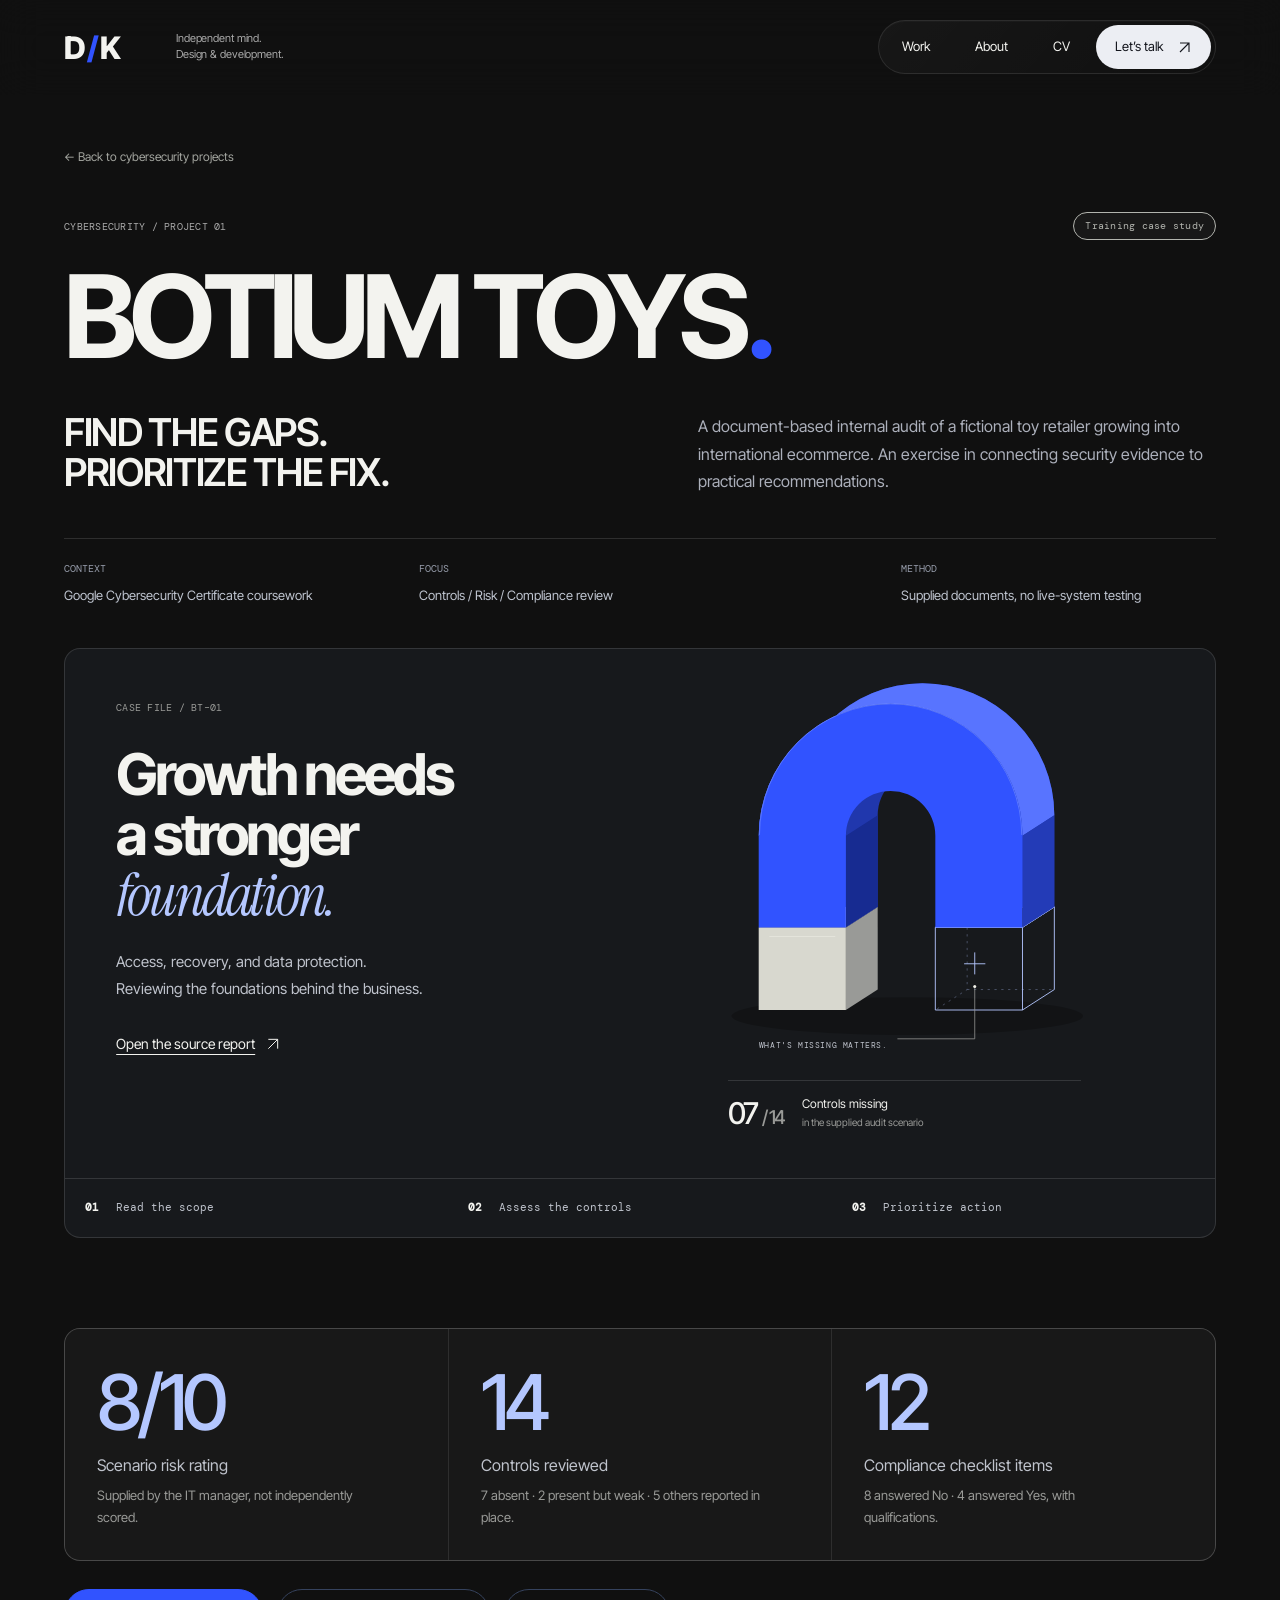
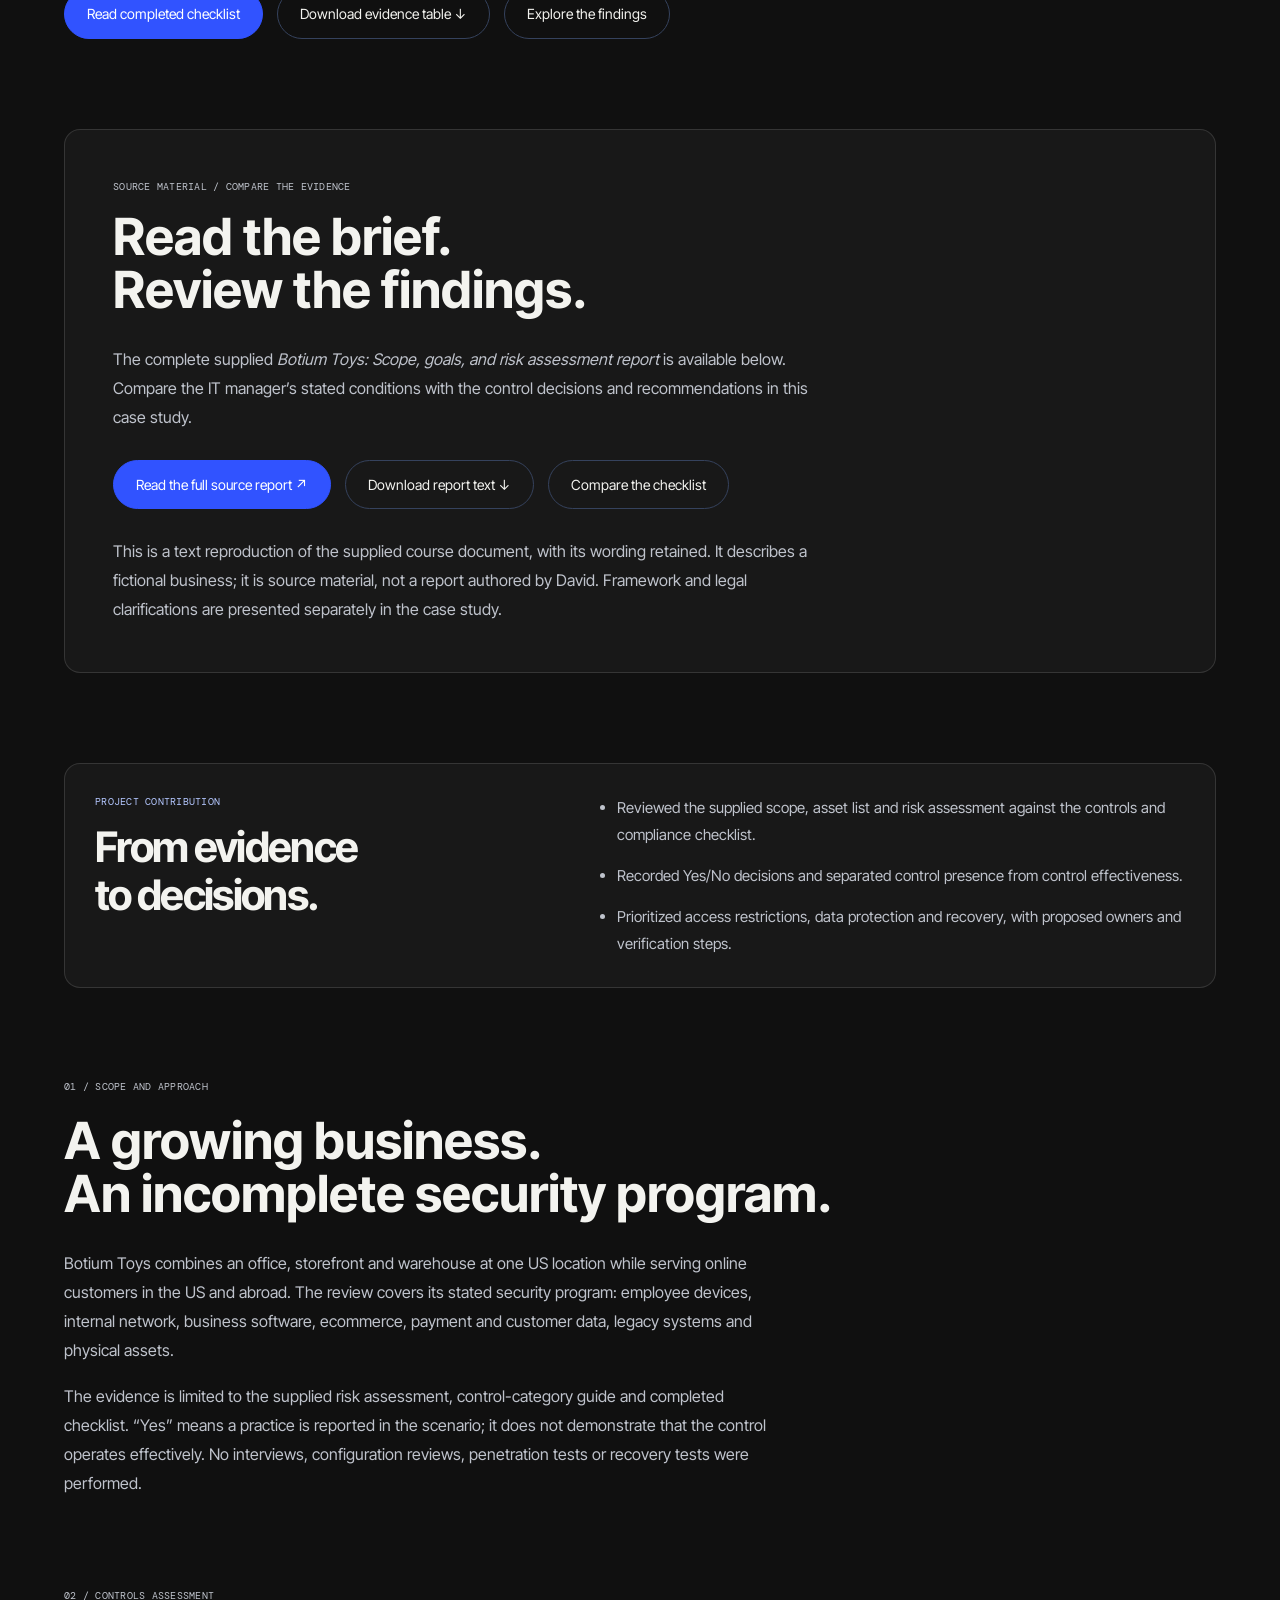
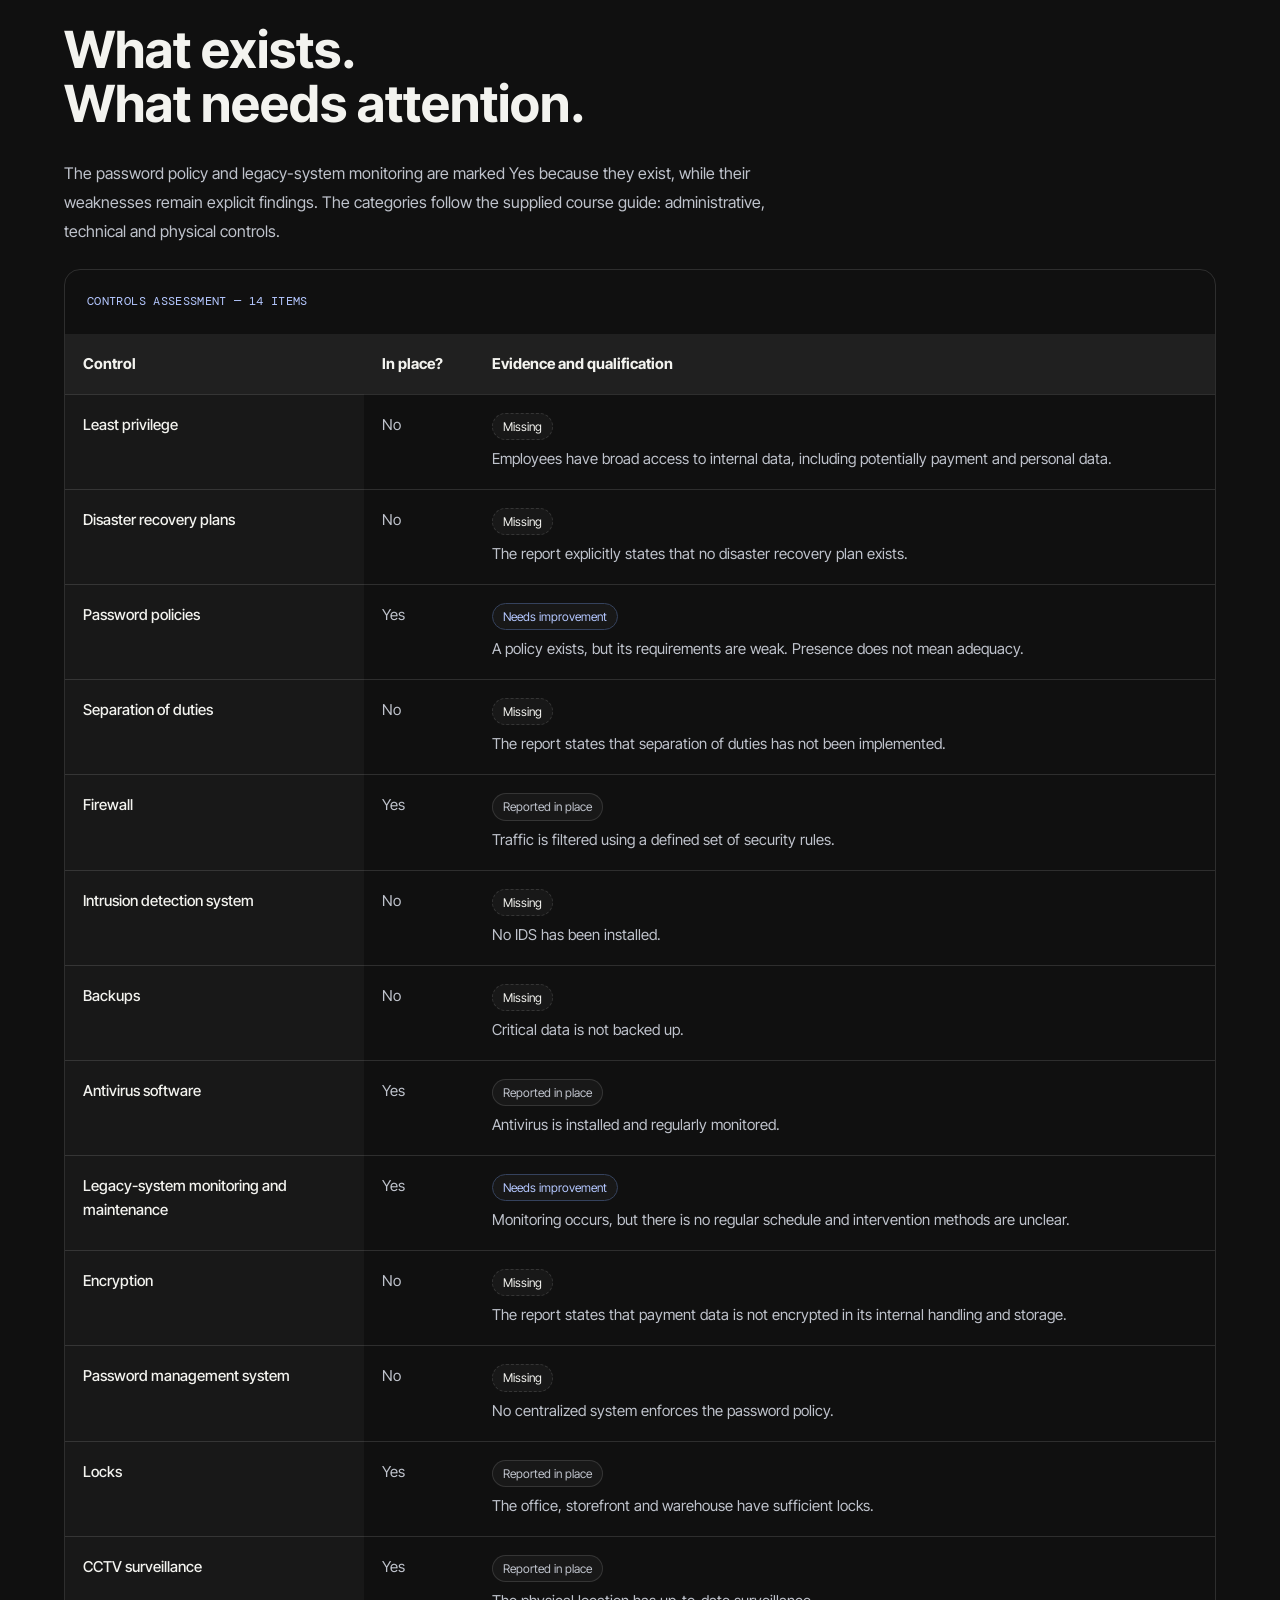
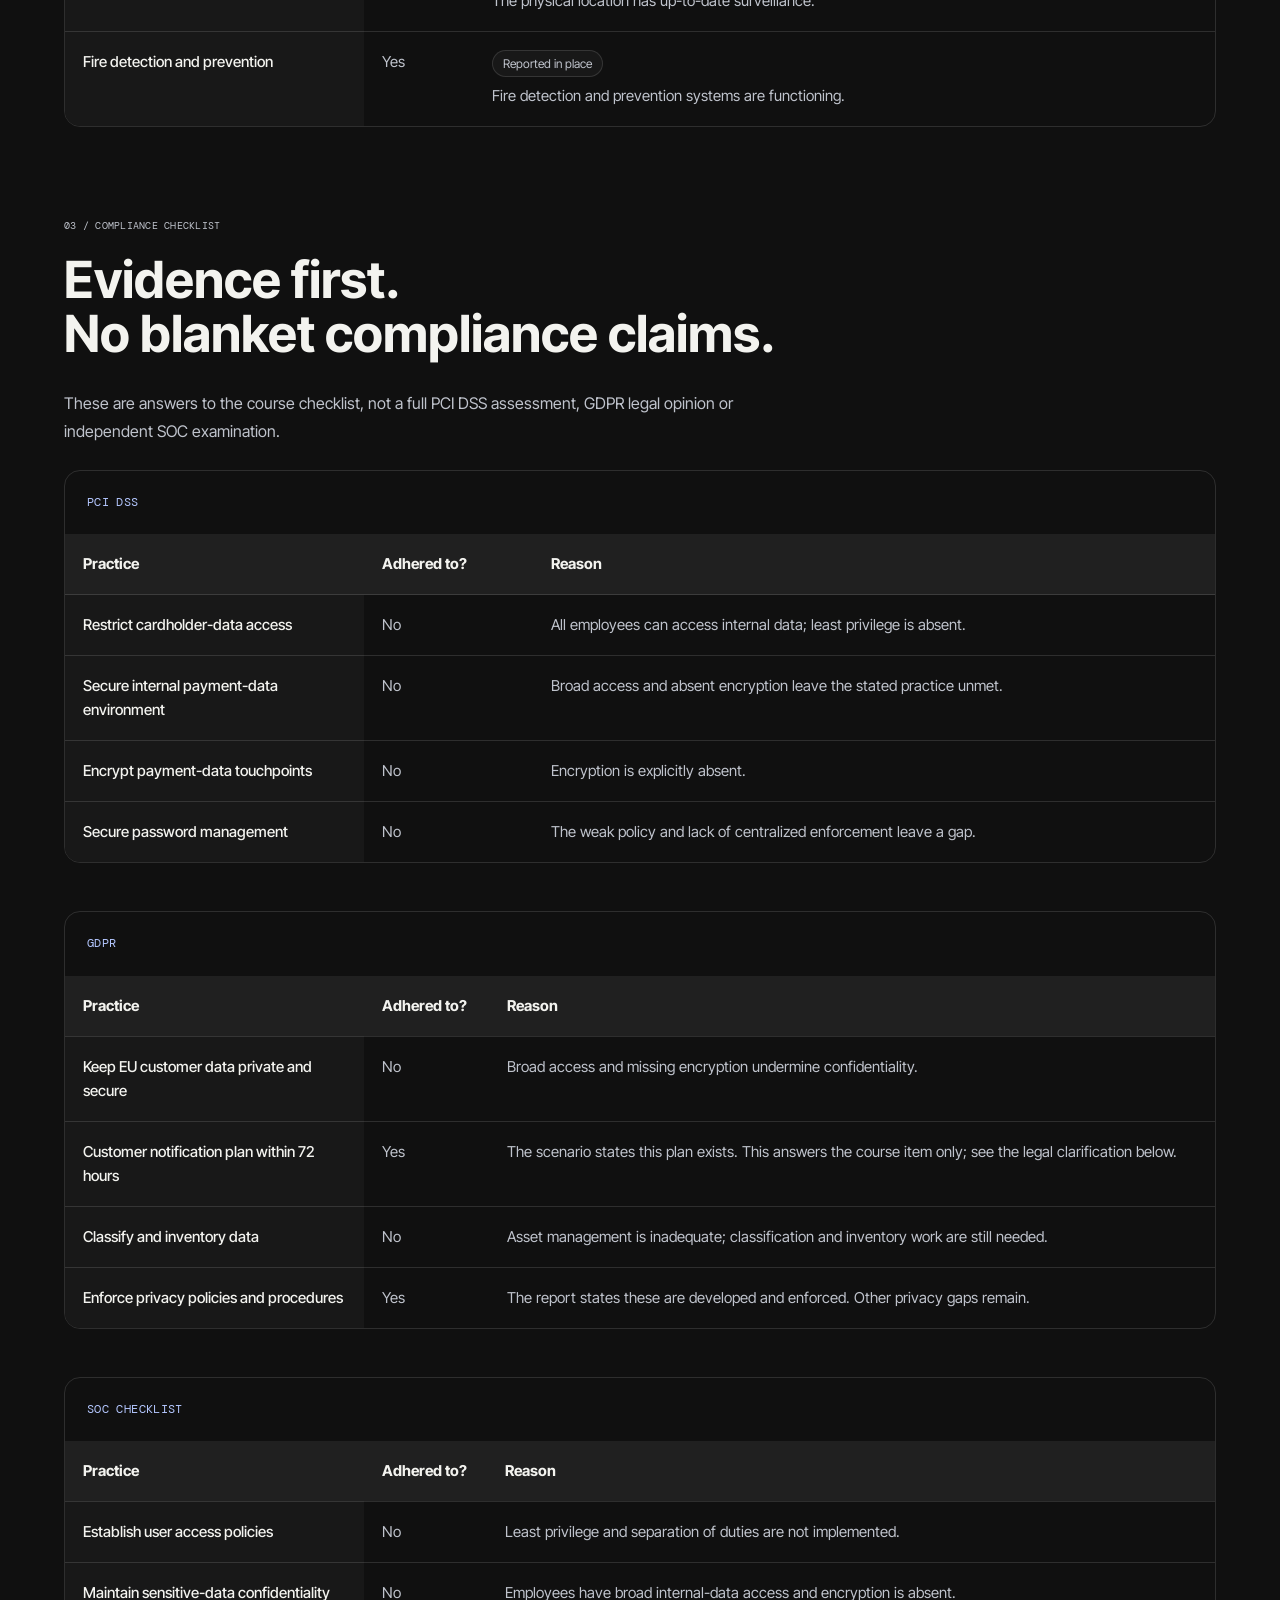
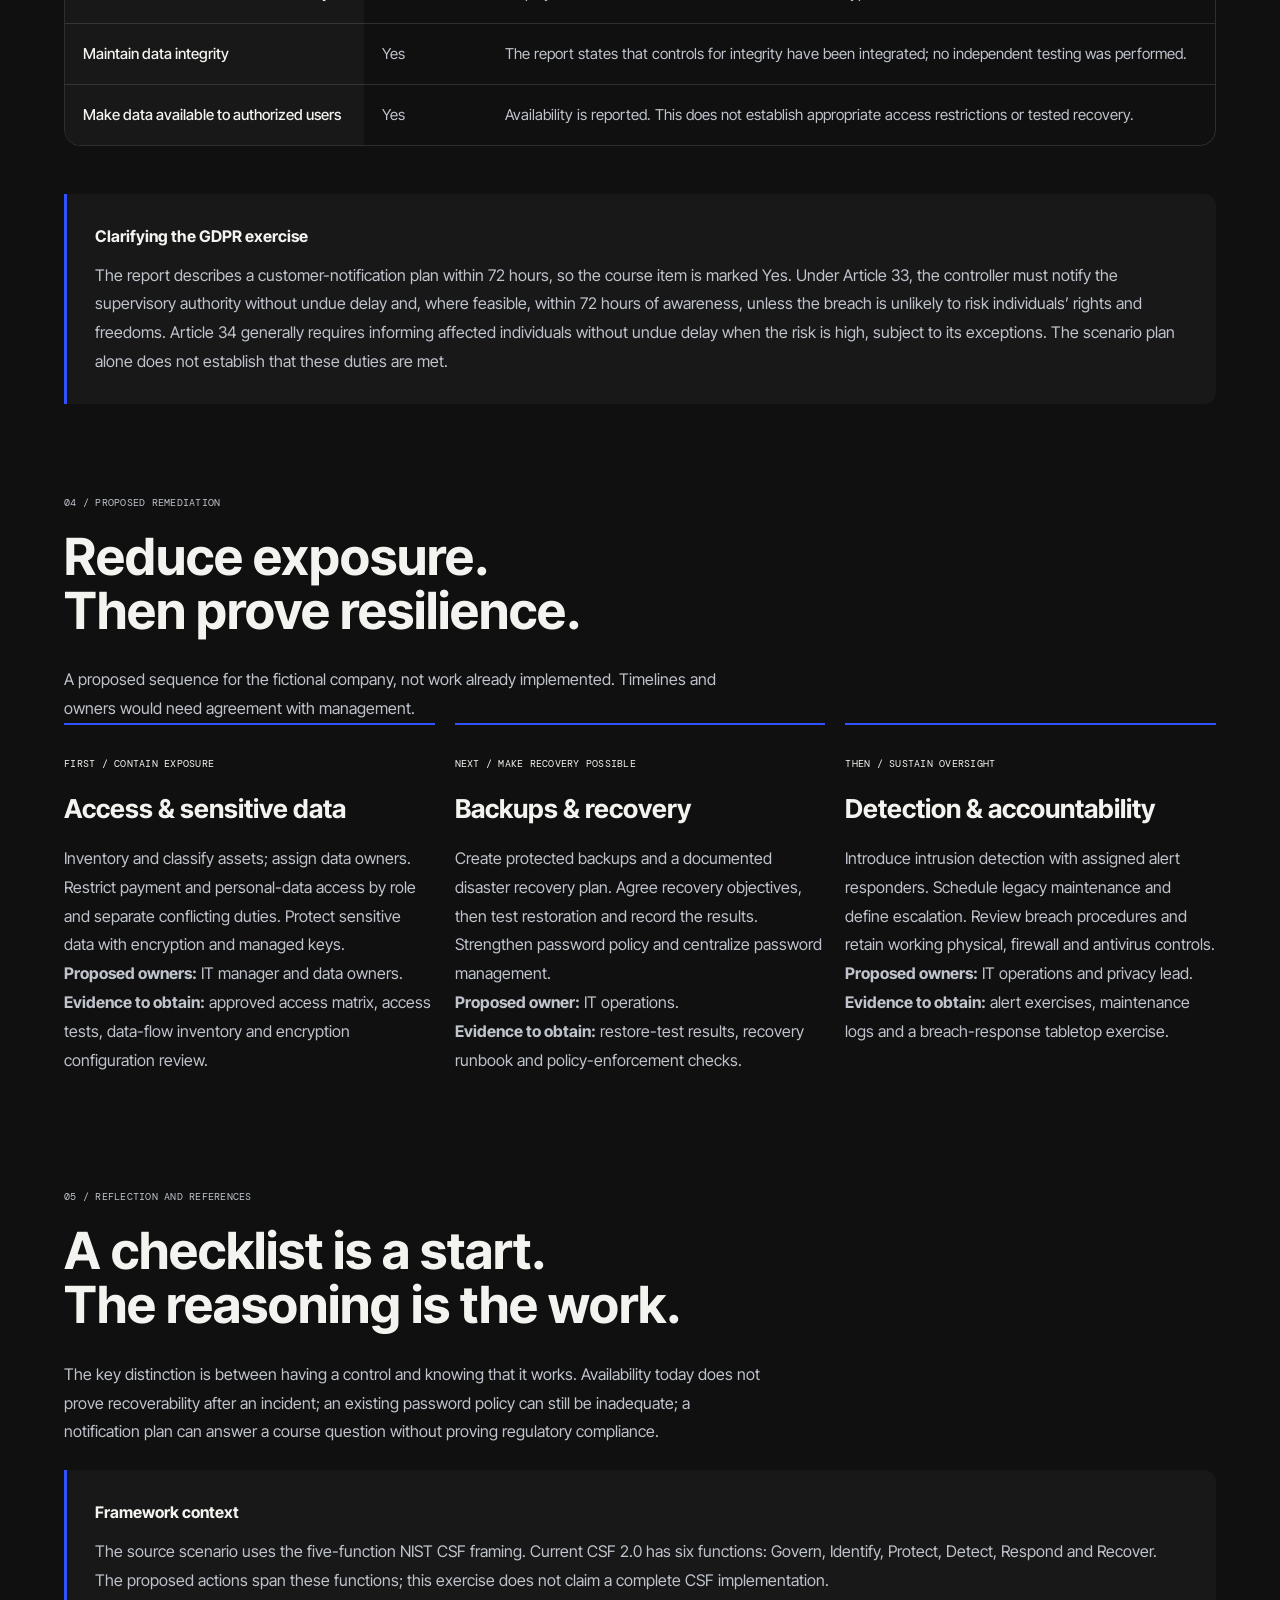
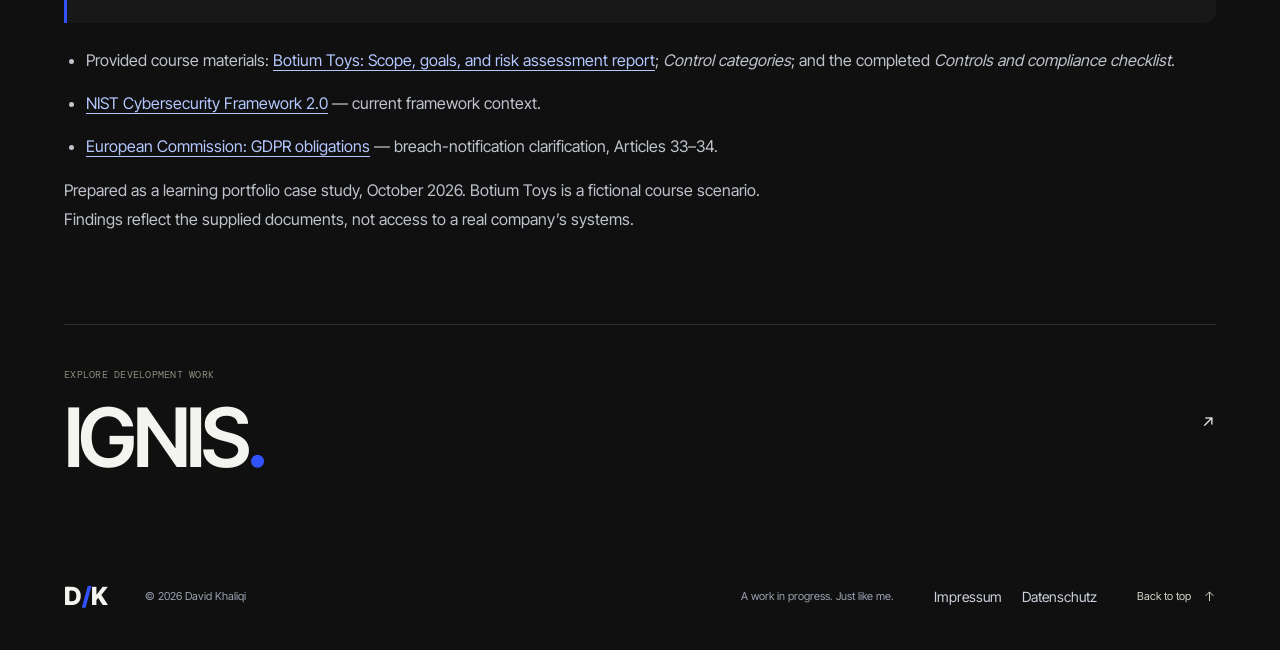
==== commit c940bae1: "Fix detached underline on Botium source-report link" ====
--- a/work/botium-audit/index.html
+++ b/work/botium-audit/index.html
@@ -1 +1 @@
-<!doctype html><html lang="en"><head><meta charset="utf-8"><meta name="viewport" content="width=device-width,initial-scale=1"><meta name="theme-color" content="#101010"><meta name="color-scheme" content="dark"><title>Botium Toys Security Audit — David Khaliqi</title><meta name="description" content="A document-based internal security audit of Botium Toys: controls, evidence, compliance gaps and prioritized recommendations."><meta property="og:title" content="Botium Toys Security Audit — David Khaliqi"><meta property="og:description" content="A document-based internal security audit of Botium Toys: controls, evidence, compliance gaps and prioritized recommendations."><meta property="og:type" content="website"><meta property="og:url" content="https://kletterrn.github.io/work/botium-audit/"><link rel="canonical" href="https://kletterrn.github.io/work/botium-audit/"><link rel="icon" href="/assets/favicon.svg?v=2" type="image/svg+xml"><link rel="stylesheet" href="/fonts.css"><link rel="stylesheet" href="/styles.css"><script src="/app.js" defer></script><link rel="stylesheet" href="/audit.css?v=c7ca3c3d5704"></head><body id="top"><a class="skip" href="#main">Skip to content</a><div class="read-progress" aria-hidden="true"></div><header class="header"><div class="header-inner wrap"><a class="wordmark" href="/" aria-label="David Khaliqi, home">D<span>/</span>K</a><a class="header-role" href="/#about">Independent mind.<br>Design & development.</a><nav id="navigation" class="navigation" aria-label="Main navigation"><a href="/#work">Work</a><a href="/#about">About</a><a href="/cv/">CV</a><a href="/#contact">Let’s talk <svg class="icon" viewBox="0 0 20 20" aria-hidden="true"><path d="M4 16 16 4M4 4h12v12"/></svg></a></nav><button class="menu-toggle" aria-expanded="false" aria-controls="navigation" type="button"><span>Menu</span><i aria-hidden="true"></i></button></div></header><main id="main" class="case-main audit-page"><section class="case-hero wrap"><a class="case-back" href="/#cybersecurity">← Back to cybersecurity projects</a><div class="case-eyebrow"><p class="label">Cybersecurity / Project 01</p><span class="project-state">Training case study</span></div><h1>BOTIUM TOYS<span>.</span></h1><div class="case-lead"><h2>FIND THE GAPS.<br>PRIORITIZE THE FIX.</h2><p>A document-based internal audit of a fictional toy retailer growing into international ecommerce. An exercise in connecting security evidence to practical recommendations.</p></div><dl class="case-meta"><div><dt>Context</dt><dd>Google Cybersecurity Certificate coursework</dd></div><div><dt>Focus</dt><dd>Controls / Risk / Compliance review</dd></div><div><dt>Method</dt><dd>Supplied documents, no live-system testing</dd></div></dl></section><div class="wrap"><section class="audit-exhibit" aria-labelledby="audit-exhibit-title"><div class="exhibit-copy"><p class="label">Case file / BT–01</p><h2 id="audit-exhibit-title">Growth needs<br>a stronger<br><em>foundation.</em></h2><p>Access, recovery, and data protection.<br>Reviewing the foundations behind the business.</p><a href="#source-report">Open the source report <span aria-hidden="true">↗</span></a></div><figure class="botium-foundation"><svg viewBox="0 0 620 530" role="img" aria-labelledby="bt-art-title bt-art-desc"><title id="bt-art-title">A missing foundation</title><desc id="bt-art-desc">A blue toy-block arch rests on a solid block and an outlined missing block, illustrating gaps in the fictional company's security foundations.</desc><ellipse cx="313" cy="446" rx="232" ry="25" fill="#000" opacity=".24"/><g class="foundation-solid"><path d="M117 329L159 302H274L232 329Z" fill="#f1f1e9"/><path d="M232 329L274 302V411L232 438Z" fill="#999a97"/><path d="M117 329H232V438H117Z" fill="#d8d8cf"/><path d="M131 341H218" stroke="#f1f1e9" stroke-opacity=".6"/></g><g class="foundation-absence" fill="none" stroke="#b4c7ff" stroke-width="1.2"><path d="M350 329L392 302H507L465 329ZM350 329H465V438H350ZM465 329L507 302V411L465 438"/><path d="M392 302V411L350 438M392 411H507" stroke-dasharray="3 6" opacity=".35"/></g><g class="foundation-arch"><path d="M117 329V208A174 174 0 0 1 465 208V329H350V208A59 59 0 0 0 232 208V329Z" transform="translate(42,-27)" fill="#2037ad"/><path d="M117 208A174 174 0 0 1 465 208L507 181A174 174 0 0 0 159 181Z" fill="#5874ff"/><path d="M465 208L507 181V302L465 329Z" fill="#233bb7"/><path d="M232 329L274 302V181L232 208Z" fill="#172b91"/><path d="M117 329V208A174 174 0 0 1 465 208V329H350V208A59 59 0 0 0 232 208V329Z" fill="#3153ff"/><path d="M118 207A173 173 0 0 1 464 207" fill="none" stroke="#91a6ff" stroke-opacity=".55"/></g><g class="foundation-mark"><path d="M402 362v29m-14-14h28" stroke="#b4c7ff" stroke-width="1.2"/><path d="M402 407V476H300" fill="none" stroke="#999a97" stroke-width="1"/><circle cx="402" cy="407" r="2" fill="#f1f1e9"/></g><text x="117" y="488" class="foundation-note">WHAT'S MISSING MATTERS.</text></svg><figcaption><span>07 <span class="foundation-total">/ 14</span></span><p>Controls missing<br><span>in the supplied audit scenario</span></p></figcaption></figure><div class="exhibit-track"><span><b>01</b> Read the scope</span><span><b>02</b> Assess the controls</span><span><b>03</b> Prioritize action</span></div></section><section class="audit-section" aria-label="Audit overview"><div class="audit-metrics"><div class="audit-metric"><strong>8/10</strong><p>Scenario risk rating</p><small>Supplied by the IT manager, not independently scored.</small></div><div class="audit-metric"><strong>14</strong><p>Controls reviewed</p><small>7 absent · 2 present but weak · 5 others reported in place.</small></div><div class="audit-metric"><strong>12</strong><p>Compliance checklist items</p><small>8 answered No · 4 answered Yes, with qualifications.</small></div></div><div class="audit-actions"><a href="#controls">Read completed checklist</a><a href="/assets/audit/botium-audit-evidence.csv" download>Download evidence table ↓</a><a href="#controls">Explore the findings</a></div></section><section class="audit-section audit-resources" id="source-report"><p class="label">Source material / Compare the evidence</p><h2>Read the brief.<br>Review the findings.</h2><p>The complete supplied <em>Botium Toys: Scope, goals, and risk assessment report</em> is available below. Compare the IT manager’s stated conditions with the control decisions and recommendations in this case study.</p><div class="audit-actions"><a href="/work/botium-audit/scope-report/">Read the full source report ↗</a><a href="/assets/audit/botium-scope-risk-report.txt" download>Download report text ↓</a><a href="#controls">Compare the checklist</a></div><p>This is a text reproduction of the supplied course document, with its wording retained. It describes a fictional business; it is source material, not a report authored by David. Framework and legal clarifications are presented separately in the case study.</p></section><section class="case-contributions"><div><p class="label">Project contribution</p><h2>From evidence<br>to decisions.</h2></div><ul><li>Reviewed the supplied scope, asset list and risk assessment against the controls and compliance checklist.</li><li>Recorded Yes/No decisions and separated control presence from control effectiveness.</li><li>Prioritized access restrictions, data protection and recovery, with proposed owners and verification steps.</li></ul></section><section class="audit-section"><p class="label">01 / Scope and approach</p><h2>A growing business.<br>An incomplete security program.</h2><p>Botium Toys combines an office, storefront and warehouse at one US location while serving online customers in the US and abroad. The review covers its stated security program: employee devices, internal network, business software, ecommerce, payment and customer data, legacy systems and physical assets.</p><p>The evidence is limited to the supplied risk assessment, control-category guide and completed checklist. “Yes” means a practice is reported in the scenario; it does not demonstrate that the control operates effectively. No interviews, configuration reviews, penetration tests or recovery tests were performed.</p></section><section class="audit-section" id="controls"><p class="label">02 / Controls assessment</p><h2>What exists.<br>What needs attention.</h2><p>The password policy and legacy-system monitoring are marked Yes because they exist, while their weaknesses remain explicit findings. The categories follow the supplied course guide: administrative, technical and physical controls.</p><p class="audit-scroll-hint">Scroll the table sideways to read the evidence →</p><div class="audit-table-wrap" role="region" aria-label="Controls assessment table" tabindex="0"><table class="audit-table"><caption>Controls assessment — 14 items</caption><thead><tr><th scope="col">Control</th><th scope="col">In place?</th><th scope="col">Evidence and qualification</th></tr></thead><tbody><tr><th scope="row">Least privilege</th><td>No</td><td><span class="audit-status" data-status="missing">Missing</span><br>Employees have broad access to internal data, including potentially payment and personal data.</td></tr><tr><th scope="row">Disaster recovery plans</th><td>No</td><td><span class="audit-status" data-status="missing">Missing</span><br>The report explicitly states that no disaster recovery plan exists.</td></tr><tr><th scope="row">Password policies</th><td>Yes</td><td><span class="audit-status" data-status="improve">Needs improvement</span><br>A policy exists, but its requirements are weak. Presence does not mean adequacy.</td></tr><tr><th scope="row">Separation of duties</th><td>No</td><td><span class="audit-status" data-status="missing">Missing</span><br>The report states that separation of duties has not been implemented.</td></tr><tr><th scope="row">Firewall</th><td>Yes</td><td><span class="audit-status">Reported in place</span><br>Traffic is filtered using a defined set of security rules.</td></tr><tr><th scope="row">Intrusion detection system</th><td>No</td><td><span class="audit-status" data-status="missing">Missing</span><br>No IDS has been installed.</td></tr><tr><th scope="row">Backups</th><td>No</td><td><span class="audit-status" data-status="missing">Missing</span><br>Critical data is not backed up.</td></tr><tr><th scope="row">Antivirus software</th><td>Yes</td><td><span class="audit-status">Reported in place</span><br>Antivirus is installed and regularly monitored.</td></tr><tr><th scope="row">Legacy-system monitoring and maintenance</th><td>Yes</td><td><span class="audit-status" data-status="improve">Needs improvement</span><br>Monitoring occurs, but there is no regular schedule and intervention methods are unclear.</td></tr><tr><th scope="row">Encryption</th><td>No</td><td><span class="audit-status" data-status="missing">Missing</span><br>The report states that payment data is not encrypted in its internal handling and storage.</td></tr><tr><th scope="row">Password management system</th><td>No</td><td><span class="audit-status" data-status="missing">Missing</span><br>No centralized system enforces the password policy.</td></tr><tr><th scope="row">Locks</th><td>Yes</td><td><span class="audit-status">Reported in place</span><br>The office, storefront and warehouse have sufficient locks.</td></tr><tr><th scope="row">CCTV surveillance</th><td>Yes</td><td><span class="audit-status">Reported in place</span><br>The physical location has up-to-date surveillance.</td></tr><tr><th scope="row">Fire detection and prevention</th><td>Yes</td><td><span class="audit-status">Reported in place</span><br>Fire detection and prevention systems are functioning.</td></tr></tbody></table></div></section><section class="audit-section" id="compliance"><p class="label">03 / Compliance checklist</p><h2>Evidence first.<br>No blanket compliance claims.</h2><p>These are answers to the course checklist, not a full PCI DSS assessment, GDPR legal opinion or independent SOC examination.</p><p class="audit-scroll-hint">Scroll the table sideways to read the evidence →</p><div class="audit-table-wrap" role="region" aria-label="PCI DSS findings" tabindex="0"><table class="audit-table"><caption>PCI DSS</caption><thead><tr><th scope="col">Practice</th><th scope="col">Adhered to?</th><th scope="col">Reason</th></tr></thead><tbody><tr><th scope="row">Restrict cardholder-data access</th><td>No</td><td>All employees can access internal data; least privilege is absent.</td></tr><tr><th scope="row">Secure internal payment-data environment</th><td>No</td><td>Broad access and absent encryption leave the stated practice unmet.</td></tr><tr><th scope="row">Encrypt payment-data touchpoints</th><td>No</td><td>Encryption is explicitly absent.</td></tr><tr><th scope="row">Secure password management</th><td>No</td><td>The weak policy and lack of centralized enforcement leave a gap.</td></tr></tbody></table></div><br><p class="audit-scroll-hint">Scroll the table sideways to read the evidence →</p><div class="audit-table-wrap" role="region" aria-label="GDPR findings" tabindex="0"><table class="audit-table"><caption>GDPR</caption><thead><tr><th scope="col">Practice</th><th scope="col">Adhered to?</th><th scope="col">Reason</th></tr></thead><tbody><tr><th scope="row">Keep EU customer data private and secure</th><td>No</td><td>Broad access and missing encryption undermine confidentiality.</td></tr><tr><th scope="row">Customer notification plan within 72 hours</th><td>Yes</td><td>The scenario states this plan exists. This answers the course item only; see the legal clarification below.</td></tr><tr><th scope="row">Classify and inventory data</th><td>No</td><td>Asset management is inadequate; classification and inventory work are still needed.</td></tr><tr><th scope="row">Enforce privacy policies and procedures</th><td>Yes</td><td>The report states these are developed and enforced. Other privacy gaps remain.</td></tr></tbody></table></div><br><p class="audit-scroll-hint">Scroll the table sideways to read the evidence →</p><div class="audit-table-wrap" role="region" aria-label="SOC checklist findings" tabindex="0"><table class="audit-table"><caption>SOC checklist</caption><thead><tr><th scope="col">Practice</th><th scope="col">Adhered to?</th><th scope="col">Reason</th></tr></thead><tbody><tr><th scope="row">Establish user access policies</th><td>No</td><td>Least privilege and separation of duties are not implemented.</td></tr><tr><th scope="row">Maintain sensitive-data confidentiality</th><td>No</td><td>Employees have broad internal-data access and encryption is absent.</td></tr><tr><th scope="row">Maintain data integrity</th><td>Yes</td><td>The report states that controls for integrity have been integrated; no independent testing was performed.</td></tr><tr><th scope="row">Make data available to authorized users</th><td>Yes</td><td>Availability is reported. This does not establish appropriate access restrictions or tested recovery.</td></tr></tbody></table></div><br><div class="audit-note"><strong>Clarifying the GDPR exercise</strong><p>The report describes a customer-notification plan within 72 hours, so the course item is marked Yes. Under Article 33, the controller must notify the supervisory authority without undue delay and, where feasible, within 72 hours of awareness, unless the breach is unlikely to risk individuals’ rights and freedoms. Article 34 generally requires informing affected individuals without undue delay when the risk is high, subject to its exceptions. The scenario plan alone does not establish that these duties are met.</p></div></section><section class="audit-section"><p class="label">04 / Proposed remediation</p><h2>Reduce exposure.<br>Then prove resilience.</h2><p>A proposed sequence for the fictional company, not work already implemented. Timelines and owners would need agreement with management.</p><div class="audit-priorities"><article class="audit-priority"><span class="label">First / Contain exposure</span><h3>Access & sensitive data</h3><p>Inventory and classify assets; assign data owners. Restrict payment and personal-data access by role and separate conflicting duties. Protect sensitive data with encryption and managed keys.</p><p><b>Proposed owners:</b> IT manager and data owners.<br><b>Evidence to obtain:</b> approved access matrix, access tests, data-flow inventory and encryption configuration review.</p></article><article class="audit-priority"><span class="label">Next / Make recovery possible</span><h3>Backups & recovery</h3><p>Create protected backups and a documented disaster recovery plan. Agree recovery objectives, then test restoration and record the results. Strengthen password policy and centralize password management.</p><p><b>Proposed owner:</b> IT operations.<br><b>Evidence to obtain:</b> restore-test results, recovery runbook and policy-enforcement checks.</p></article><article class="audit-priority"><span class="label">Then / Sustain oversight</span><h3>Detection & accountability</h3><p>Introduce intrusion detection with assigned alert responders. Schedule legacy maintenance and define escalation. Review breach procedures and retain working physical, firewall and antivirus controls.</p><p><b>Proposed owners:</b> IT operations and privacy lead.<br><b>Evidence to obtain:</b> alert exercises, maintenance logs and a breach-response tabletop exercise.</p></article></div></section><section class="audit-section"><p class="label">05 / Reflection and references</p><h2>A checklist is a start.<br>The reasoning is the work.</h2><p>The key distinction is between having a control and knowing that it works. Availability today does not prove recoverability after an incident; an existing password policy can still be inadequate; a notification plan can answer a course question without proving regulatory compliance.</p><div class="audit-note"><strong>Framework context</strong><p>The source scenario uses the five-function NIST CSF framing. Current CSF 2.0 has six functions: Govern, Identify, Protect, Detect, Respond and Recover. The proposed actions span these functions; this exercise does not claim a complete CSF implementation.</p></div><ul class="audit-sources"><li>Provided course materials: <a href="/work/botium-audit/scope-report/">Botium Toys: Scope, goals, and risk assessment report</a>; <em>Control categories</em>; and the completed <em>Controls and compliance checklist</em>.</li><li><a href="https://nvlpubs.nist.gov/nistpubs/CSWP/NIST.CSWP.29.pdf">NIST Cybersecurity Framework 2.0</a> — current framework context.</li><li><a href="https://commission.europa.eu/law/law-topic/data-protection/information-business-and-organisations/obligations_en">European Commission: GDPR obligations</a> — breach-notification clarification, Articles 33–34.</li></ul><p>Prepared as a learning portfolio case study, October 2026. Botium Toys is a fictional course scenario. Findings reflect the supplied documents, not access to a real company’s systems.</p></section><a class="next-work" href="/work/ignis/"><div><p class="label">Explore development work</p><h2>IGNIS<span>.</span></h2></div><span aria-hidden="true">↗</span></a></div></main><footer class="footer wrap"><a class="wordmark" href="/" aria-label="Home">D<span>/</span>K</a><span>© 2026 David Khaliqi</span><span class="footer-note">A work in progress. Just like me.</span><nav class="legal-links" aria-label="Rechtliches"><a href="/impressum/">Impressum</a><a href="/datenschutz/">Datenschutz</a></nav><a class="back-top" href="#top">Back to top <svg class="icon" viewBox="0 0 20 20" aria-hidden="true"><path d="M10 17V3m-6 6 6-6 6 6"/></svg></a></footer></body></html>+<!doctype html><html lang="en"><head><meta charset="utf-8"><meta name="viewport" content="width=device-width,initial-scale=1"><meta name="theme-color" content="#101010"><meta name="color-scheme" content="dark"><title>Botium Toys Security Audit — David Khaliqi</title><meta name="description" content="A document-based internal security audit of Botium Toys: controls, evidence, compliance gaps and prioritized recommendations."><meta property="og:title" content="Botium Toys Security Audit — David Khaliqi"><meta property="og:description" content="A document-based internal security audit of Botium Toys: controls, evidence, compliance gaps and prioritized recommendations."><meta property="og:type" content="website"><meta property="og:url" content="https://kletterrn.github.io/work/botium-audit/"><link rel="canonical" href="https://kletterrn.github.io/work/botium-audit/"><link rel="icon" href="/assets/favicon.svg?v=2" type="image/svg+xml"><link rel="stylesheet" href="/fonts.css"><link rel="stylesheet" href="/styles.css"><script src="/app.js" defer></script><link rel="stylesheet" href="/audit.css?v=fce4e833dc75"></head><body id="top"><a class="skip" href="#main">Skip to content</a><div class="read-progress" aria-hidden="true"></div><header class="header"><div class="header-inner wrap"><a class="wordmark" href="/" aria-label="David Khaliqi, home">D<span>/</span>K</a><a class="header-role" href="/#about">Independent mind.<br>Design & development.</a><nav id="navigation" class="navigation" aria-label="Main navigation"><a href="/#work">Work</a><a href="/#about">About</a><a href="/cv/">CV</a><a href="/#contact">Let’s talk <svg class="icon" viewBox="0 0 20 20" aria-hidden="true"><path d="M4 16 16 4M4 4h12v12"/></svg></a></nav><button class="menu-toggle" aria-expanded="false" aria-controls="navigation" type="button"><span>Menu</span><i aria-hidden="true"></i></button></div></header><main id="main" class="case-main audit-page"><section class="case-hero wrap"><a class="case-back" href="/#cybersecurity">← Back to cybersecurity projects</a><div class="case-eyebrow"><p class="label">Cybersecurity / Project 01</p><span class="project-state">Training case study</span></div><h1>BOTIUM TOYS<span>.</span></h1><div class="case-lead"><h2>FIND THE GAPS.<br>PRIORITIZE THE FIX.</h2><p>A document-based internal audit of a fictional toy retailer growing into international ecommerce. An exercise in connecting security evidence to practical recommendations.</p></div><dl class="case-meta"><div><dt>Context</dt><dd>Google Cybersecurity Certificate coursework</dd></div><div><dt>Focus</dt><dd>Controls / Risk / Compliance review</dd></div><div><dt>Method</dt><dd>Supplied documents, no live-system testing</dd></div></dl></section><div class="wrap"><section class="audit-exhibit" aria-labelledby="audit-exhibit-title"><div class="exhibit-copy"><p class="label">Case file / BT–01</p><h2 id="audit-exhibit-title">Growth needs<br>a stronger<br><em>foundation.</em></h2><p>Access, recovery, and data protection.<br>Reviewing the foundations behind the business.</p><a href="#source-report"><span class="exhibit-link-text">Open the source report</span><svg viewBox="0 0 24 24" fill="none" stroke="currentColor" stroke-width="1.5" aria-hidden="true"><path d="M5 19 19 5M5 5h14v14"/></svg></a></div><figure class="botium-foundation"><svg viewBox="0 0 620 530" role="img" aria-labelledby="bt-art-title bt-art-desc"><title id="bt-art-title">A missing foundation</title><desc id="bt-art-desc">A blue toy-block arch rests on a solid block and an outlined missing block, illustrating gaps in the fictional company's security foundations.</desc><ellipse cx="313" cy="446" rx="232" ry="25" fill="#000" opacity=".24"/><g class="foundation-solid"><path d="M117 329L159 302H274L232 329Z" fill="#f1f1e9"/><path d="M232 329L274 302V411L232 438Z" fill="#999a97"/><path d="M117 329H232V438H117Z" fill="#d8d8cf"/><path d="M131 341H218" stroke="#f1f1e9" stroke-opacity=".6"/></g><g class="foundation-absence" fill="none" stroke="#b4c7ff" stroke-width="1.2"><path d="M350 329L392 302H507L465 329ZM350 329H465V438H350ZM465 329L507 302V411L465 438"/><path d="M392 302V411L350 438M392 411H507" stroke-dasharray="3 6" opacity=".35"/></g><g class="foundation-arch"><path d="M117 329V208A174 174 0 0 1 465 208V329H350V208A59 59 0 0 0 232 208V329Z" transform="translate(42,-27)" fill="#2037ad"/><path d="M117 208A174 174 0 0 1 465 208L507 181A174 174 0 0 0 159 181Z" fill="#5874ff"/><path d="M465 208L507 181V302L465 329Z" fill="#233bb7"/><path d="M232 329L274 302V181L232 208Z" fill="#172b91"/><path d="M117 329V208A174 174 0 0 1 465 208V329H350V208A59 59 0 0 0 232 208V329Z" fill="#3153ff"/><path d="M118 207A173 173 0 0 1 464 207" fill="none" stroke="#91a6ff" stroke-opacity=".55"/></g><g class="foundation-mark"><path d="M402 362v29m-14-14h28" stroke="#b4c7ff" stroke-width="1.2"/><path d="M402 407V476H300" fill="none" stroke="#999a97" stroke-width="1"/><circle cx="402" cy="407" r="2" fill="#f1f1e9"/></g><text x="117" y="488" class="foundation-note">WHAT'S MISSING MATTERS.</text></svg><figcaption><span>07 <span class="foundation-total">/ 14</span></span><p>Controls missing<br><span>in the supplied audit scenario</span></p></figcaption></figure><div class="exhibit-track"><span><b>01</b> Read the scope</span><span><b>02</b> Assess the controls</span><span><b>03</b> Prioritize action</span></div></section><section class="audit-section" aria-label="Audit overview"><div class="audit-metrics"><div class="audit-metric"><strong>8/10</strong><p>Scenario risk rating</p><small>Supplied by the IT manager, not independently scored.</small></div><div class="audit-metric"><strong>14</strong><p>Controls reviewed</p><small>7 absent · 2 present but weak · 5 others reported in place.</small></div><div class="audit-metric"><strong>12</strong><p>Compliance checklist items</p><small>8 answered No · 4 answered Yes, with qualifications.</small></div></div><div class="audit-actions"><a href="#controls">Read completed checklist</a><a href="/assets/audit/botium-audit-evidence.csv" download>Download evidence table ↓</a><a href="#controls">Explore the findings</a></div></section><section class="audit-section audit-resources" id="source-report"><p class="label">Source material / Compare the evidence</p><h2>Read the brief.<br>Review the findings.</h2><p>The complete supplied <em>Botium Toys: Scope, goals, and risk assessment report</em> is available below. Compare the IT manager’s stated conditions with the control decisions and recommendations in this case study.</p><div class="audit-actions"><a href="/work/botium-audit/scope-report/">Read the full source report ↗</a><a href="/assets/audit/botium-scope-risk-report.txt" download>Download report text ↓</a><a href="#controls">Compare the checklist</a></div><p>This is a text reproduction of the supplied course document, with its wording retained. It describes a fictional business; it is source material, not a report authored by David. Framework and legal clarifications are presented separately in the case study.</p></section><section class="case-contributions"><div><p class="label">Project contribution</p><h2>From evidence<br>to decisions.</h2></div><ul><li>Reviewed the supplied scope, asset list and risk assessment against the controls and compliance checklist.</li><li>Recorded Yes/No decisions and separated control presence from control effectiveness.</li><li>Prioritized access restrictions, data protection and recovery, with proposed owners and verification steps.</li></ul></section><section class="audit-section"><p class="label">01 / Scope and approach</p><h2>A growing business.<br>An incomplete security program.</h2><p>Botium Toys combines an office, storefront and warehouse at one US location while serving online customers in the US and abroad. The review covers its stated security program: employee devices, internal network, business software, ecommerce, payment and customer data, legacy systems and physical assets.</p><p>The evidence is limited to the supplied risk assessment, control-category guide and completed checklist. “Yes” means a practice is reported in the scenario; it does not demonstrate that the control operates effectively. No interviews, configuration reviews, penetration tests or recovery tests were performed.</p></section><section class="audit-section" id="controls"><p class="label">02 / Controls assessment</p><h2>What exists.<br>What needs attention.</h2><p>The password policy and legacy-system monitoring are marked Yes because they exist, while their weaknesses remain explicit findings. The categories follow the supplied course guide: administrative, technical and physical controls.</p><p class="audit-scroll-hint">Scroll the table sideways to read the evidence →</p><div class="audit-table-wrap" role="region" aria-label="Controls assessment table" tabindex="0"><table class="audit-table"><caption>Controls assessment — 14 items</caption><thead><tr><th scope="col">Control</th><th scope="col">In place?</th><th scope="col">Evidence and qualification</th></tr></thead><tbody><tr><th scope="row">Least privilege</th><td>No</td><td><span class="audit-status" data-status="missing">Missing</span><br>Employees have broad access to internal data, including potentially payment and personal data.</td></tr><tr><th scope="row">Disaster recovery plans</th><td>No</td><td><span class="audit-status" data-status="missing">Missing</span><br>The report explicitly states that no disaster recovery plan exists.</td></tr><tr><th scope="row">Password policies</th><td>Yes</td><td><span class="audit-status" data-status="improve">Needs improvement</span><br>A policy exists, but its requirements are weak. Presence does not mean adequacy.</td></tr><tr><th scope="row">Separation of duties</th><td>No</td><td><span class="audit-status" data-status="missing">Missing</span><br>The report states that separation of duties has not been implemented.</td></tr><tr><th scope="row">Firewall</th><td>Yes</td><td><span class="audit-status">Reported in place</span><br>Traffic is filtered using a defined set of security rules.</td></tr><tr><th scope="row">Intrusion detection system</th><td>No</td><td><span class="audit-status" data-status="missing">Missing</span><br>No IDS has been installed.</td></tr><tr><th scope="row">Backups</th><td>No</td><td><span class="audit-status" data-status="missing">Missing</span><br>Critical data is not backed up.</td></tr><tr><th scope="row">Antivirus software</th><td>Yes</td><td><span class="audit-status">Reported in place</span><br>Antivirus is installed and regularly monitored.</td></tr><tr><th scope="row">Legacy-system monitoring and maintenance</th><td>Yes</td><td><span class="audit-status" data-status="improve">Needs improvement</span><br>Monitoring occurs, but there is no regular schedule and intervention methods are unclear.</td></tr><tr><th scope="row">Encryption</th><td>No</td><td><span class="audit-status" data-status="missing">Missing</span><br>The report states that payment data is not encrypted in its internal handling and storage.</td></tr><tr><th scope="row">Password management system</th><td>No</td><td><span class="audit-status" data-status="missing">Missing</span><br>No centralized system enforces the password policy.</td></tr><tr><th scope="row">Locks</th><td>Yes</td><td><span class="audit-status">Reported in place</span><br>The office, storefront and warehouse have sufficient locks.</td></tr><tr><th scope="row">CCTV surveillance</th><td>Yes</td><td><span class="audit-status">Reported in place</span><br>The physical location has up-to-date surveillance.</td></tr><tr><th scope="row">Fire detection and prevention</th><td>Yes</td><td><span class="audit-status">Reported in place</span><br>Fire detection and prevention systems are functioning.</td></tr></tbody></table></div></section><section class="audit-section" id="compliance"><p class="label">03 / Compliance checklist</p><h2>Evidence first.<br>No blanket compliance claims.</h2><p>These are answers to the course checklist, not a full PCI DSS assessment, GDPR legal opinion or independent SOC examination.</p><p class="audit-scroll-hint">Scroll the table sideways to read the evidence →</p><div class="audit-table-wrap" role="region" aria-label="PCI DSS findings" tabindex="0"><table class="audit-table"><caption>PCI DSS</caption><thead><tr><th scope="col">Practice</th><th scope="col">Adhered to?</th><th scope="col">Reason</th></tr></thead><tbody><tr><th scope="row">Restrict cardholder-data access</th><td>No</td><td>All employees can access internal data; least privilege is absent.</td></tr><tr><th scope="row">Secure internal payment-data environment</th><td>No</td><td>Broad access and absent encryption leave the stated practice unmet.</td></tr><tr><th scope="row">Encrypt payment-data touchpoints</th><td>No</td><td>Encryption is explicitly absent.</td></tr><tr><th scope="row">Secure password management</th><td>No</td><td>The weak policy and lack of centralized enforcement leave a gap.</td></tr></tbody></table></div><br><p class="audit-scroll-hint">Scroll the table sideways to read the evidence →</p><div class="audit-table-wrap" role="region" aria-label="GDPR findings" tabindex="0"><table class="audit-table"><caption>GDPR</caption><thead><tr><th scope="col">Practice</th><th scope="col">Adhered to?</th><th scope="col">Reason</th></tr></thead><tbody><tr><th scope="row">Keep EU customer data private and secure</th><td>No</td><td>Broad access and missing encryption undermine confidentiality.</td></tr><tr><th scope="row">Customer notification plan within 72 hours</th><td>Yes</td><td>The scenario states this plan exists. This answers the course item only; see the legal clarification below.</td></tr><tr><th scope="row">Classify and inventory data</th><td>No</td><td>Asset management is inadequate; classification and inventory work are still needed.</td></tr><tr><th scope="row">Enforce privacy policies and procedures</th><td>Yes</td><td>The report states these are developed and enforced. Other privacy gaps remain.</td></tr></tbody></table></div><br><p class="audit-scroll-hint">Scroll the table sideways to read the evidence →</p><div class="audit-table-wrap" role="region" aria-label="SOC checklist findings" tabindex="0"><table class="audit-table"><caption>SOC checklist</caption><thead><tr><th scope="col">Practice</th><th scope="col">Adhered to?</th><th scope="col">Reason</th></tr></thead><tbody><tr><th scope="row">Establish user access policies</th><td>No</td><td>Least privilege and separation of duties are not implemented.</td></tr><tr><th scope="row">Maintain sensitive-data confidentiality</th><td>No</td><td>Employees have broad internal-data access and encryption is absent.</td></tr><tr><th scope="row">Maintain data integrity</th><td>Yes</td><td>The report states that controls for integrity have been integrated; no independent testing was performed.</td></tr><tr><th scope="row">Make data available to authorized users</th><td>Yes</td><td>Availability is reported. This does not establish appropriate access restrictions or tested recovery.</td></tr></tbody></table></div><br><div class="audit-note"><strong>Clarifying the GDPR exercise</strong><p>The report describes a customer-notification plan within 72 hours, so the course item is marked Yes. Under Article 33, the controller must notify the supervisory authority without undue delay and, where feasible, within 72 hours of awareness, unless the breach is unlikely to risk individuals’ rights and freedoms. Article 34 generally requires informing affected individuals without undue delay when the risk is high, subject to its exceptions. The scenario plan alone does not establish that these duties are met.</p></div></section><section class="audit-section"><p class="label">04 / Proposed remediation</p><h2>Reduce exposure.<br>Then prove resilience.</h2><p>A proposed sequence for the fictional company, not work already implemented. Timelines and owners would need agreement with management.</p><div class="audit-priorities"><article class="audit-priority"><span class="label">First / Contain exposure</span><h3>Access & sensitive data</h3><p>Inventory and classify assets; assign data owners. Restrict payment and personal-data access by role and separate conflicting duties. Protect sensitive data with encryption and managed keys.</p><p><b>Proposed owners:</b> IT manager and data owners.<br><b>Evidence to obtain:</b> approved access matrix, access tests, data-flow inventory and encryption configuration review.</p></article><article class="audit-priority"><span class="label">Next / Make recovery possible</span><h3>Backups & recovery</h3><p>Create protected backups and a documented disaster recovery plan. Agree recovery objectives, then test restoration and record the results. Strengthen password policy and centralize password management.</p><p><b>Proposed owner:</b> IT operations.<br><b>Evidence to obtain:</b> restore-test results, recovery runbook and policy-enforcement checks.</p></article><article class="audit-priority"><span class="label">Then / Sustain oversight</span><h3>Detection & accountability</h3><p>Introduce intrusion detection with assigned alert responders. Schedule legacy maintenance and define escalation. Review breach procedures and retain working physical, firewall and antivirus controls.</p><p><b>Proposed owners:</b> IT operations and privacy lead.<br><b>Evidence to obtain:</b> alert exercises, maintenance logs and a breach-response tabletop exercise.</p></article></div></section><section class="audit-section"><p class="label">05 / Reflection and references</p><h2>A checklist is a start.<br>The reasoning is the work.</h2><p>The key distinction is between having a control and knowing that it works. Availability today does not prove recoverability after an incident; an existing password policy can still be inadequate; a notification plan can answer a course question without proving regulatory compliance.</p><div class="audit-note"><strong>Framework context</strong><p>The source scenario uses the five-function NIST CSF framing. Current CSF 2.0 has six functions: Govern, Identify, Protect, Detect, Respond and Recover. The proposed actions span these functions; this exercise does not claim a complete CSF implementation.</p></div><ul class="audit-sources"><li>Provided course materials: <a href="/work/botium-audit/scope-report/">Botium Toys: Scope, goals, and risk assessment report</a>; <em>Control categories</em>; and the completed <em>Controls and compliance checklist</em>.</li><li><a href="https://nvlpubs.nist.gov/nistpubs/CSWP/NIST.CSWP.29.pdf">NIST Cybersecurity Framework 2.0</a> — current framework context.</li><li><a href="https://commission.europa.eu/law/law-topic/data-protection/information-business-and-organisations/obligations_en">European Commission: GDPR obligations</a> — breach-notification clarification, Articles 33–34.</li></ul><p>Prepared as a learning portfolio case study, October 2026. Botium Toys is a fictional course scenario. Findings reflect the supplied documents, not access to a real company’s systems.</p></section><a class="next-work" href="/work/ignis/"><div><p class="label">Explore development work</p><h2>IGNIS<span>.</span></h2></div><span aria-hidden="true">↗</span></a></div></main><footer class="footer wrap"><a class="wordmark" href="/" aria-label="Home">D<span>/</span>K</a><span>© 2026 David Khaliqi</span><span class="footer-note">A work in progress. Just like me.</span><nav class="legal-links" aria-label="Rechtliches"><a href="/impressum/">Impressum</a><a href="/datenschutz/">Datenschutz</a></nav><a class="back-top" href="#top">Back to top <svg class="icon" viewBox="0 0 20 20" aria-hidden="true"><path d="M10 17V3m-6 6 6-6 6 6"/></svg></a></footer></body></html>
--- a/audit.css
+++ b/audit.css
@@ -63,7 +63,7 @@
 .exhibit-copy h2{font-size:clamp(38px,4.5vw,70px);line-height:1.04;letter-spacing:-.05em;margin:30px 0 22px}
 .exhibit-copy em{font-family:'Instrument Serif',Georgia,serif;font-weight:400;color:var(--accent-soft)}
 .exhibit-copy>p:not(.label){color:var(--text-secondary);font-size:15px;line-height:1.8}
-.exhibit-copy>a{display:inline-flex;gap:20px;align-items:center;min-height:48px;margin-top:18px;color:var(--text);font-size:14px;text-decoration:underline;text-underline-offset:5px}
+.exhibit-copy>a{display:inline-flex;gap:10px;align-items:center;min-height:48px;margin-top:18px;color:var(--text);font-size:14px;text-decoration:none}.exhibit-copy>a .exhibit-link-text{text-decoration:underline;text-decoration-thickness:1px;text-underline-offset:5px}.exhibit-copy>a svg{width:16px;height:16px;flex:none}
 .audit-exhibit .botium-foundation{left:49%;top:5%;width:48%;height:77%}
 .exhibit-track{position:absolute;inset:auto 0 0;display:grid;grid-template-columns:repeat(3,1fr);border-top:1px solid var(--line);z-index:3}
 .exhibit-track>span{padding:20px;font:11px/1.6 var(--mono);color:var(--text-secondary)}
